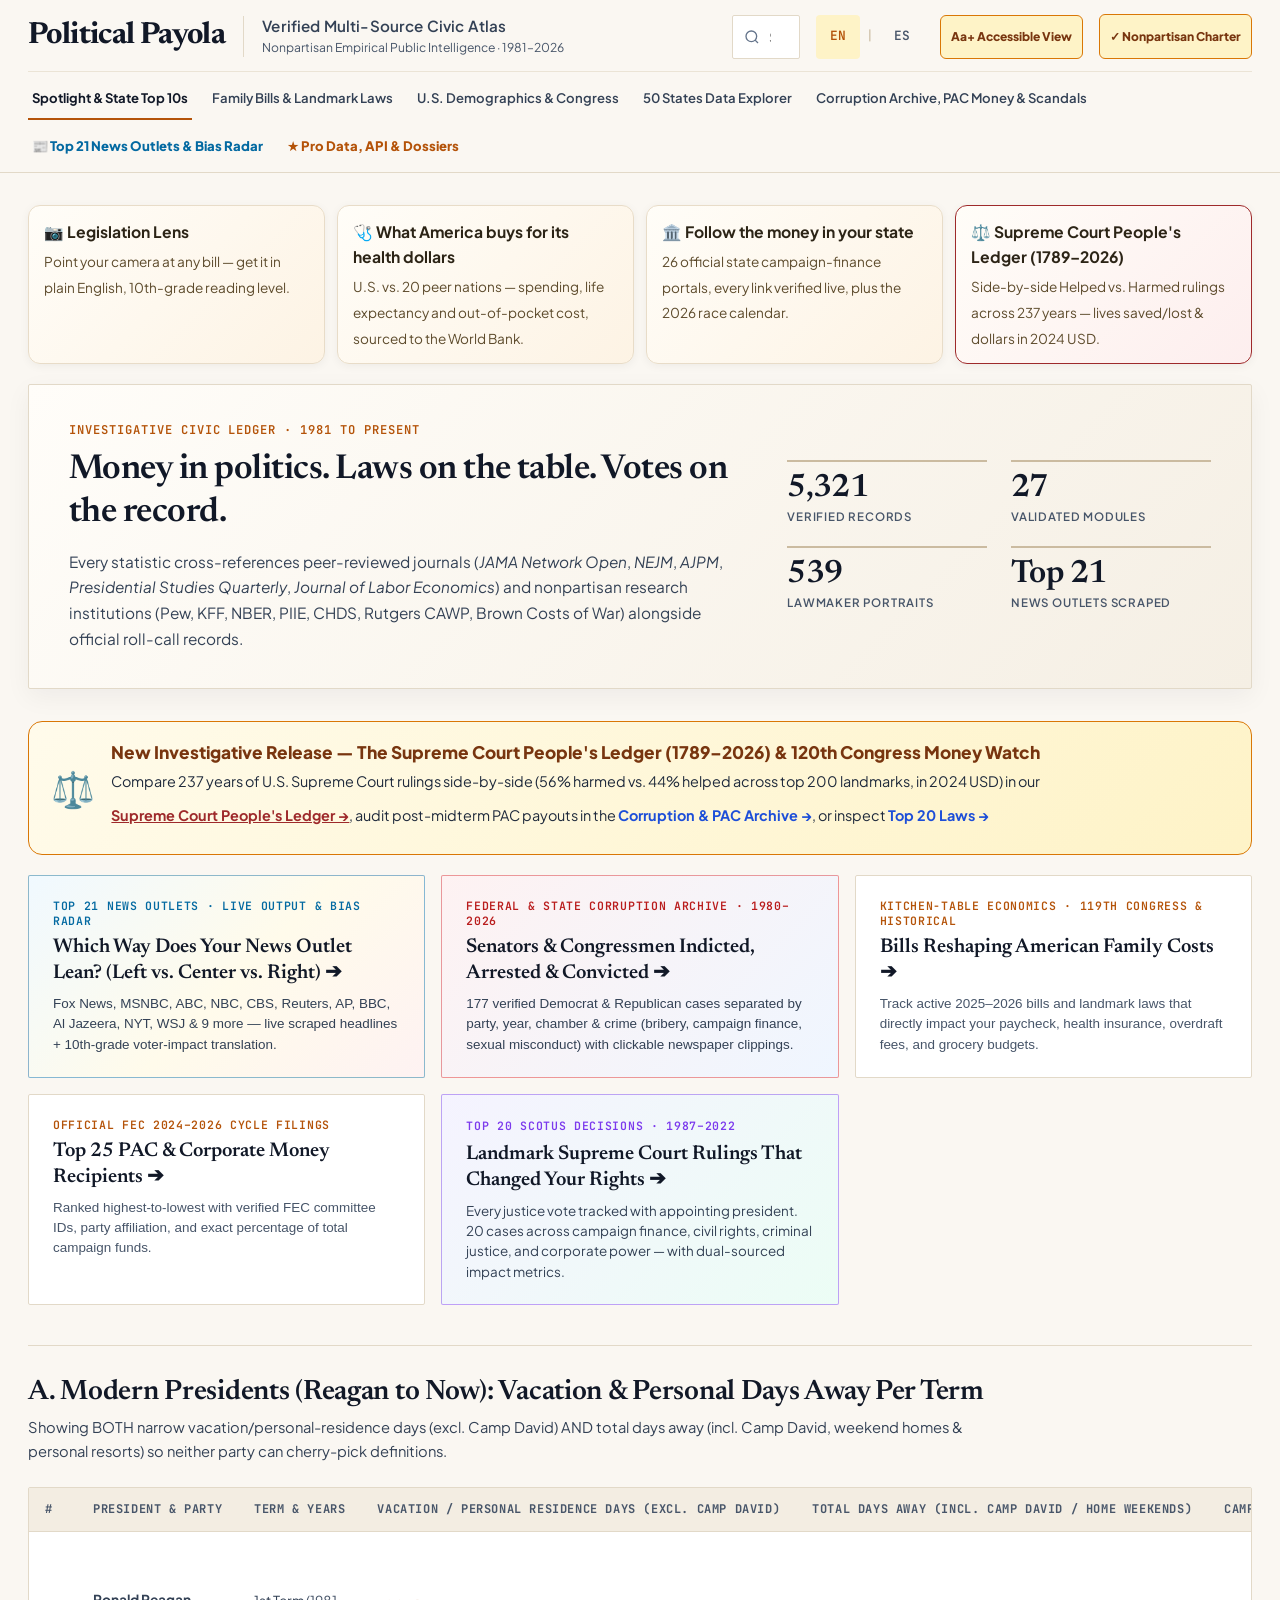
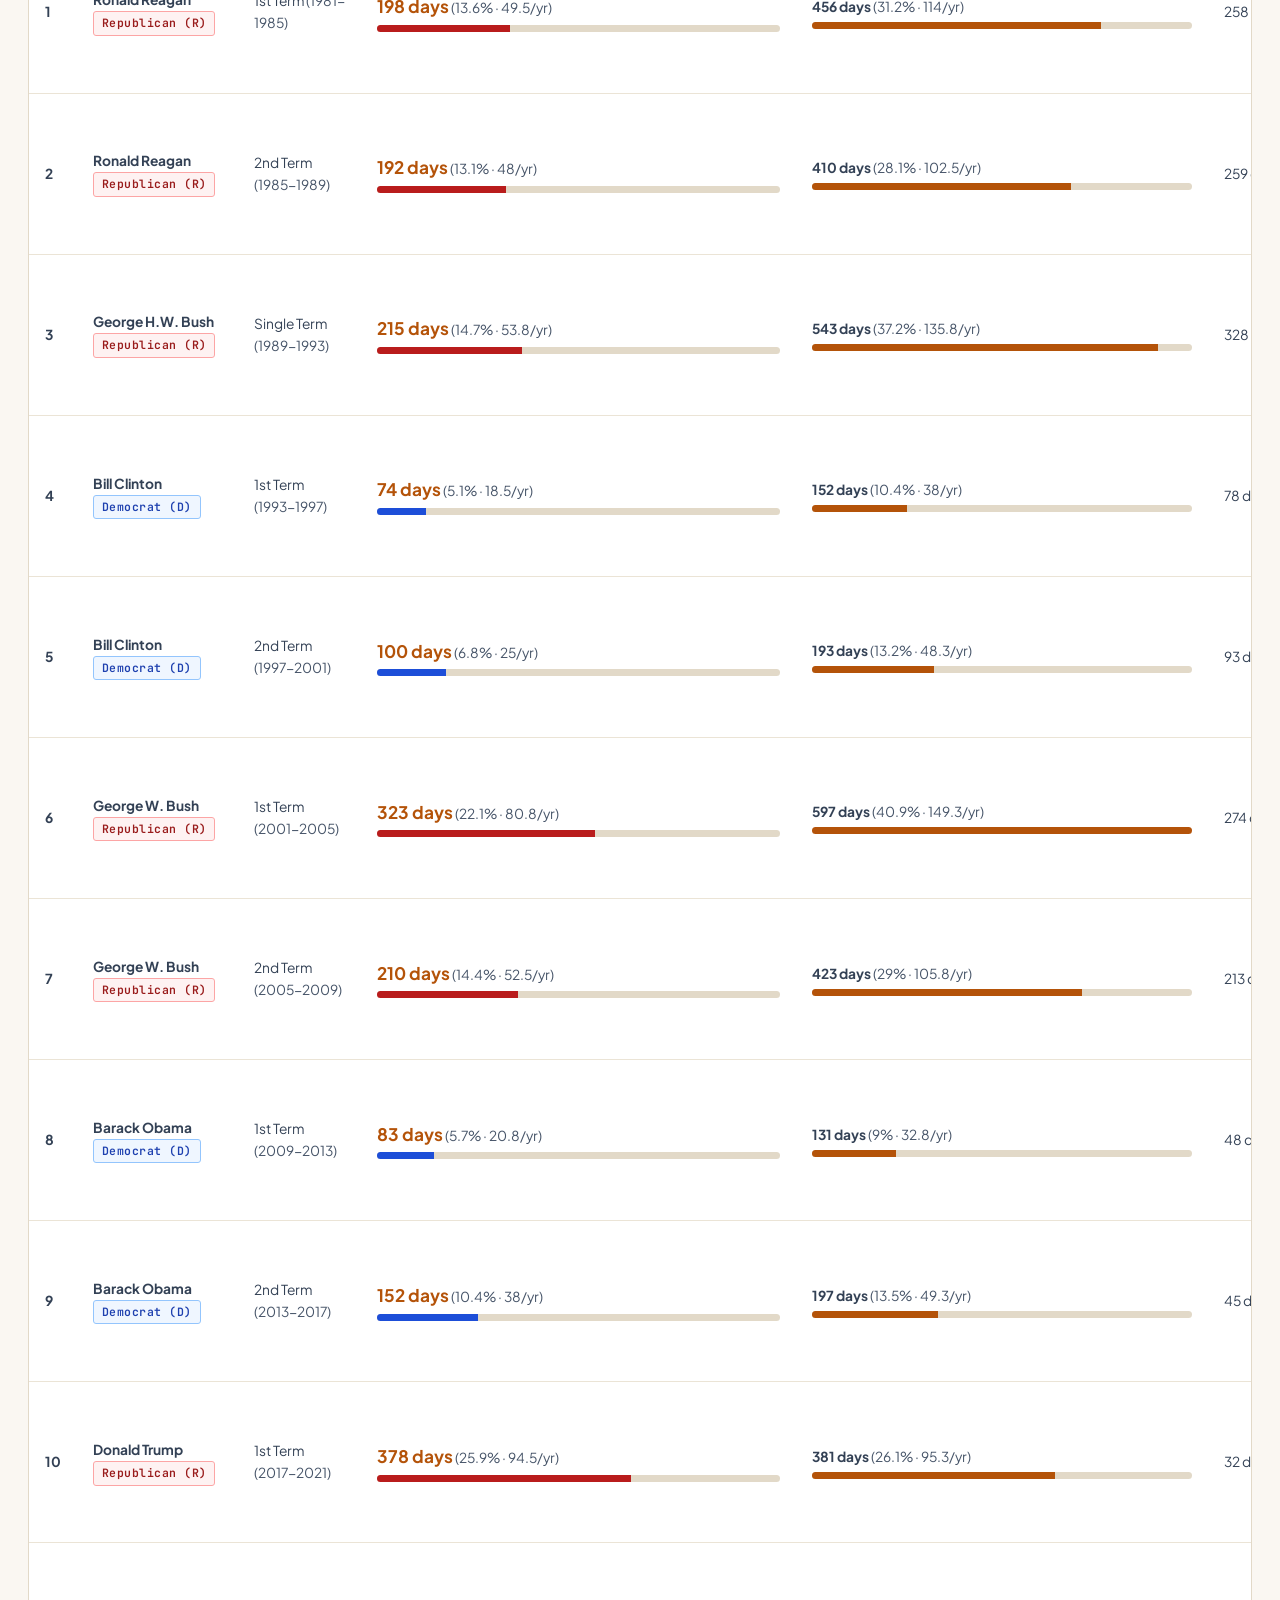
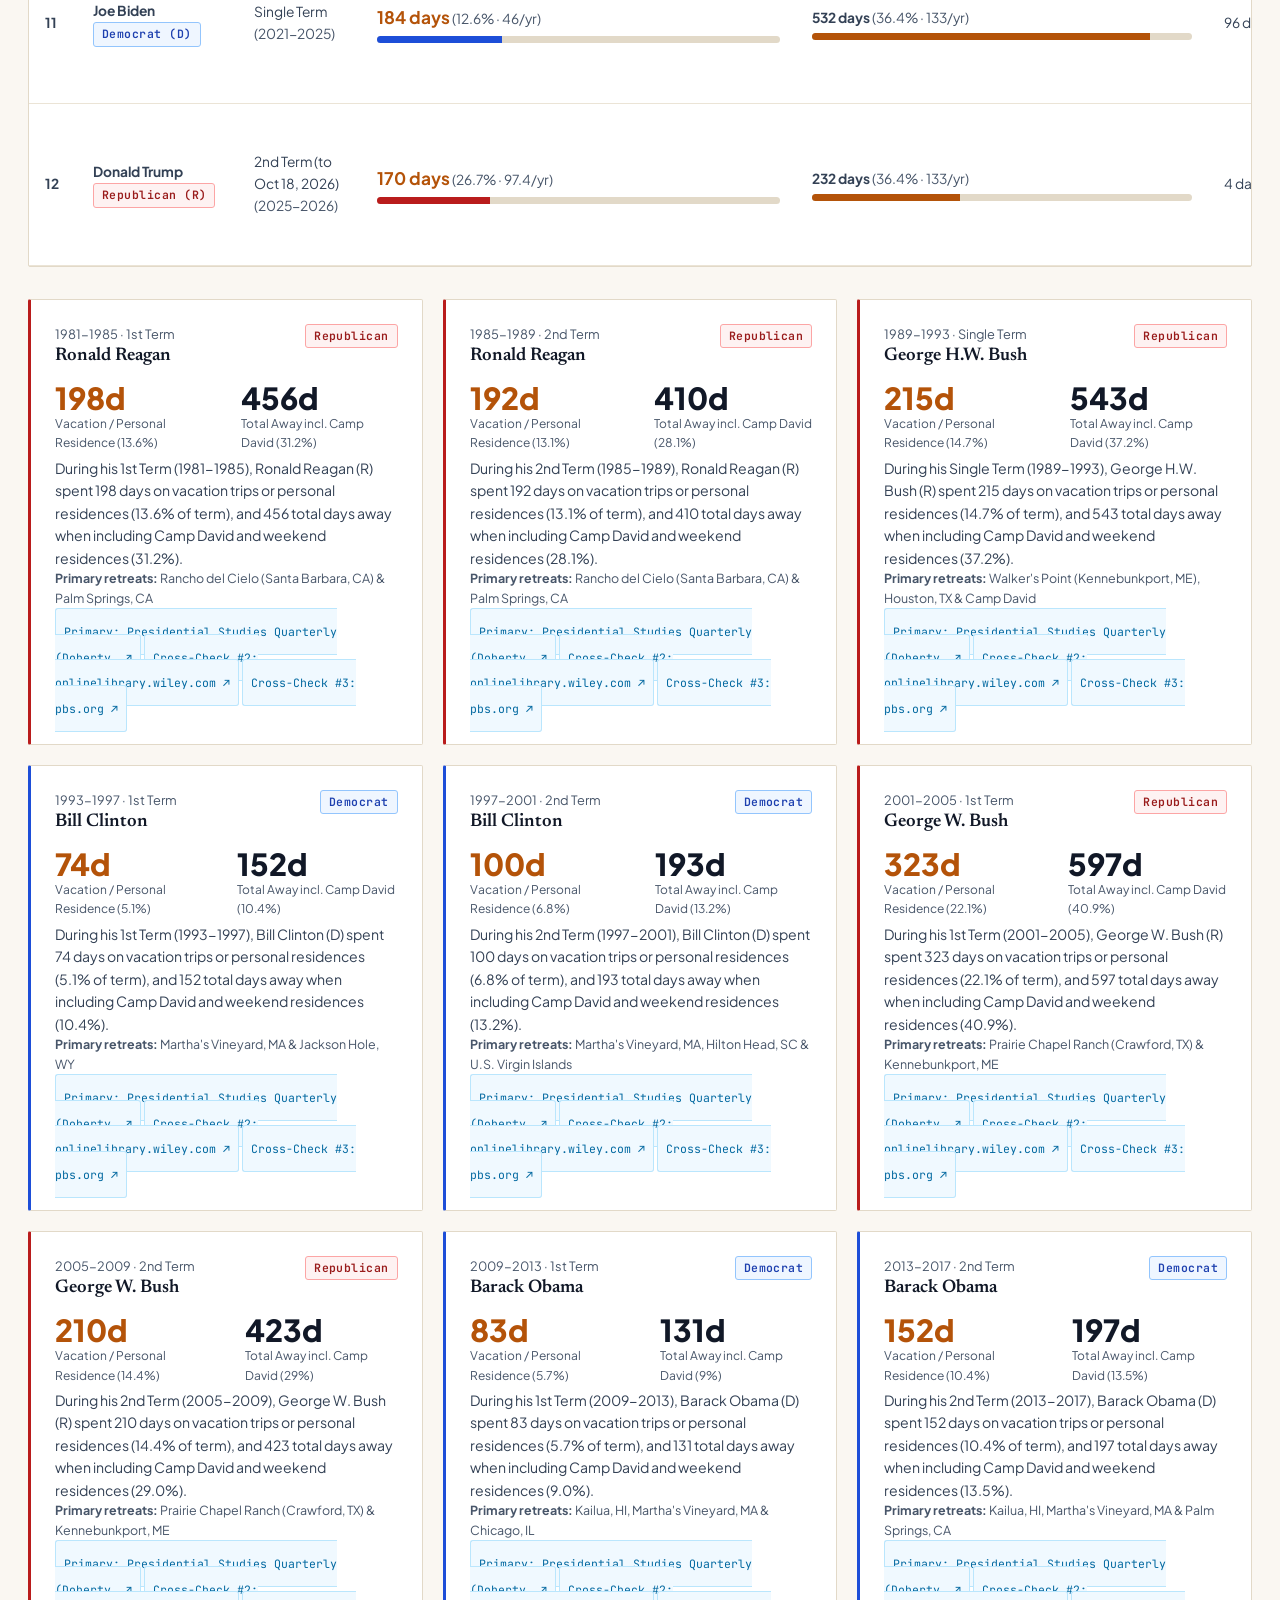
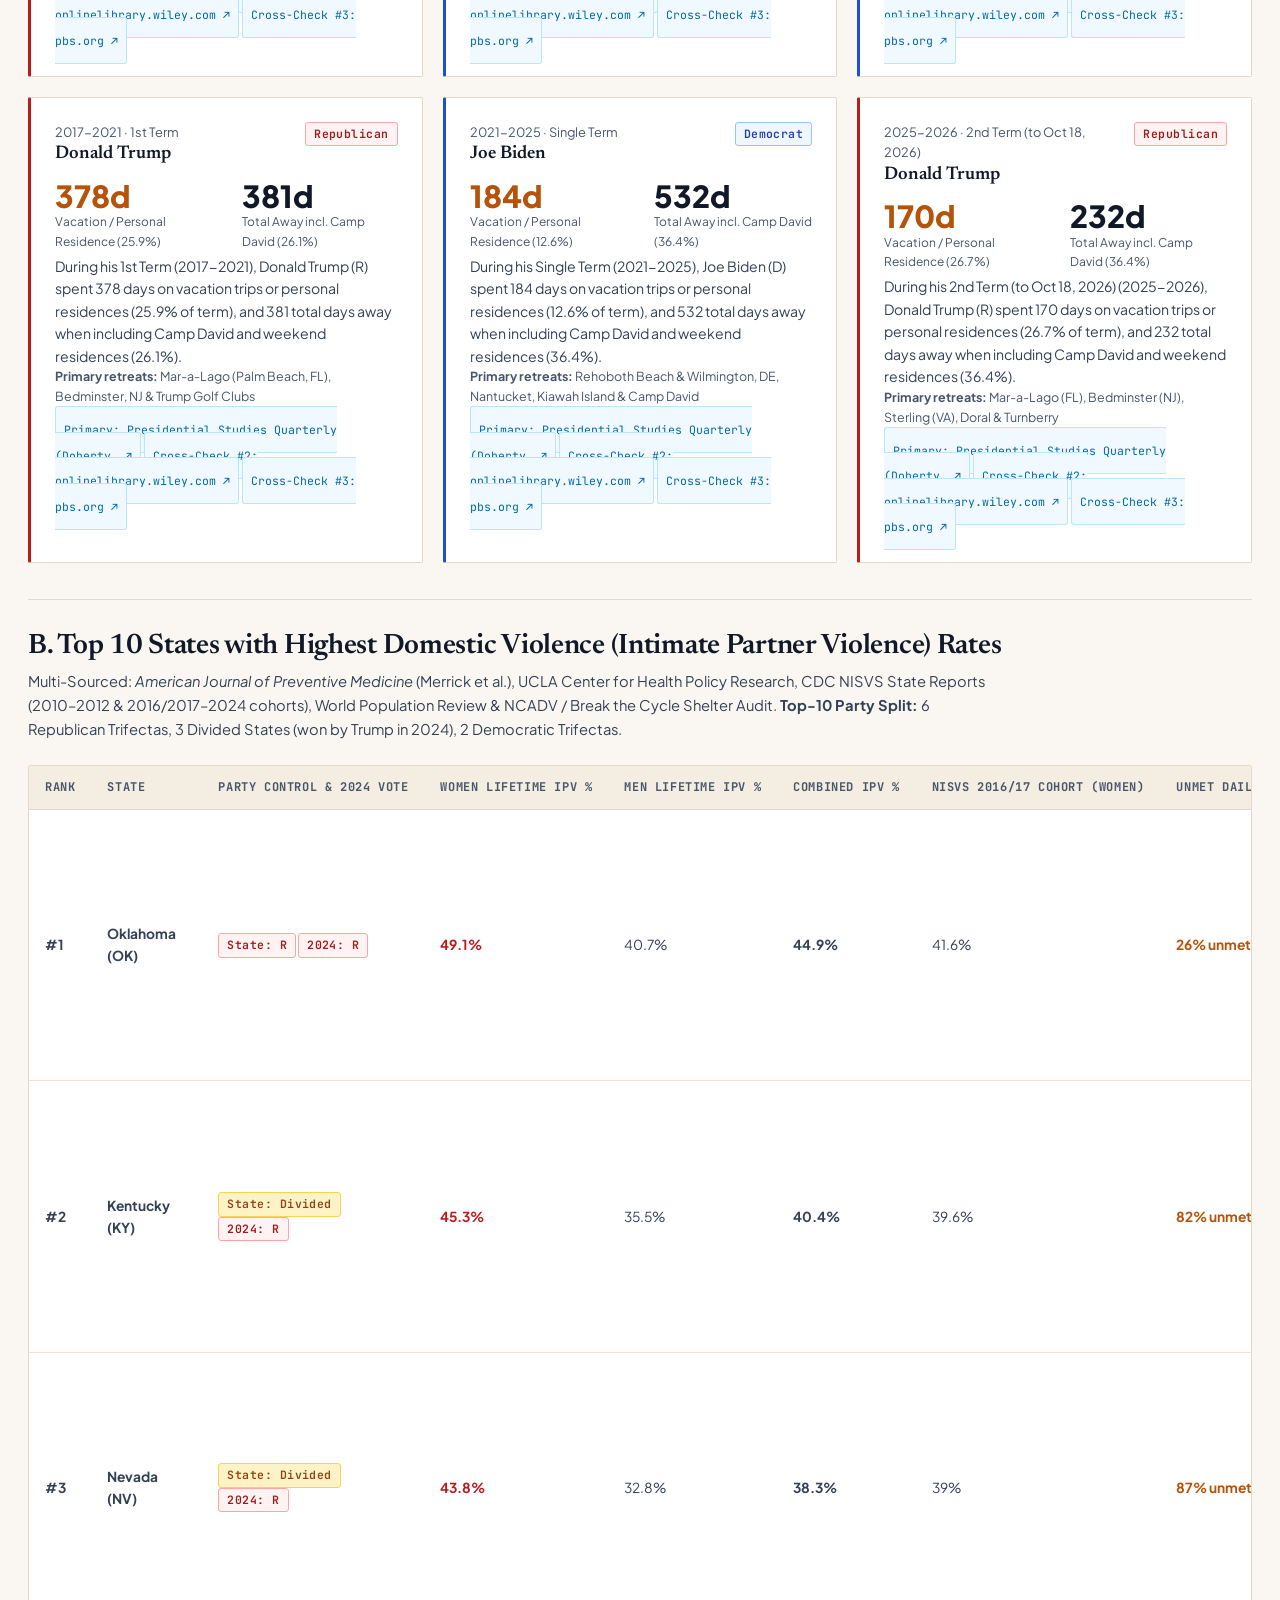
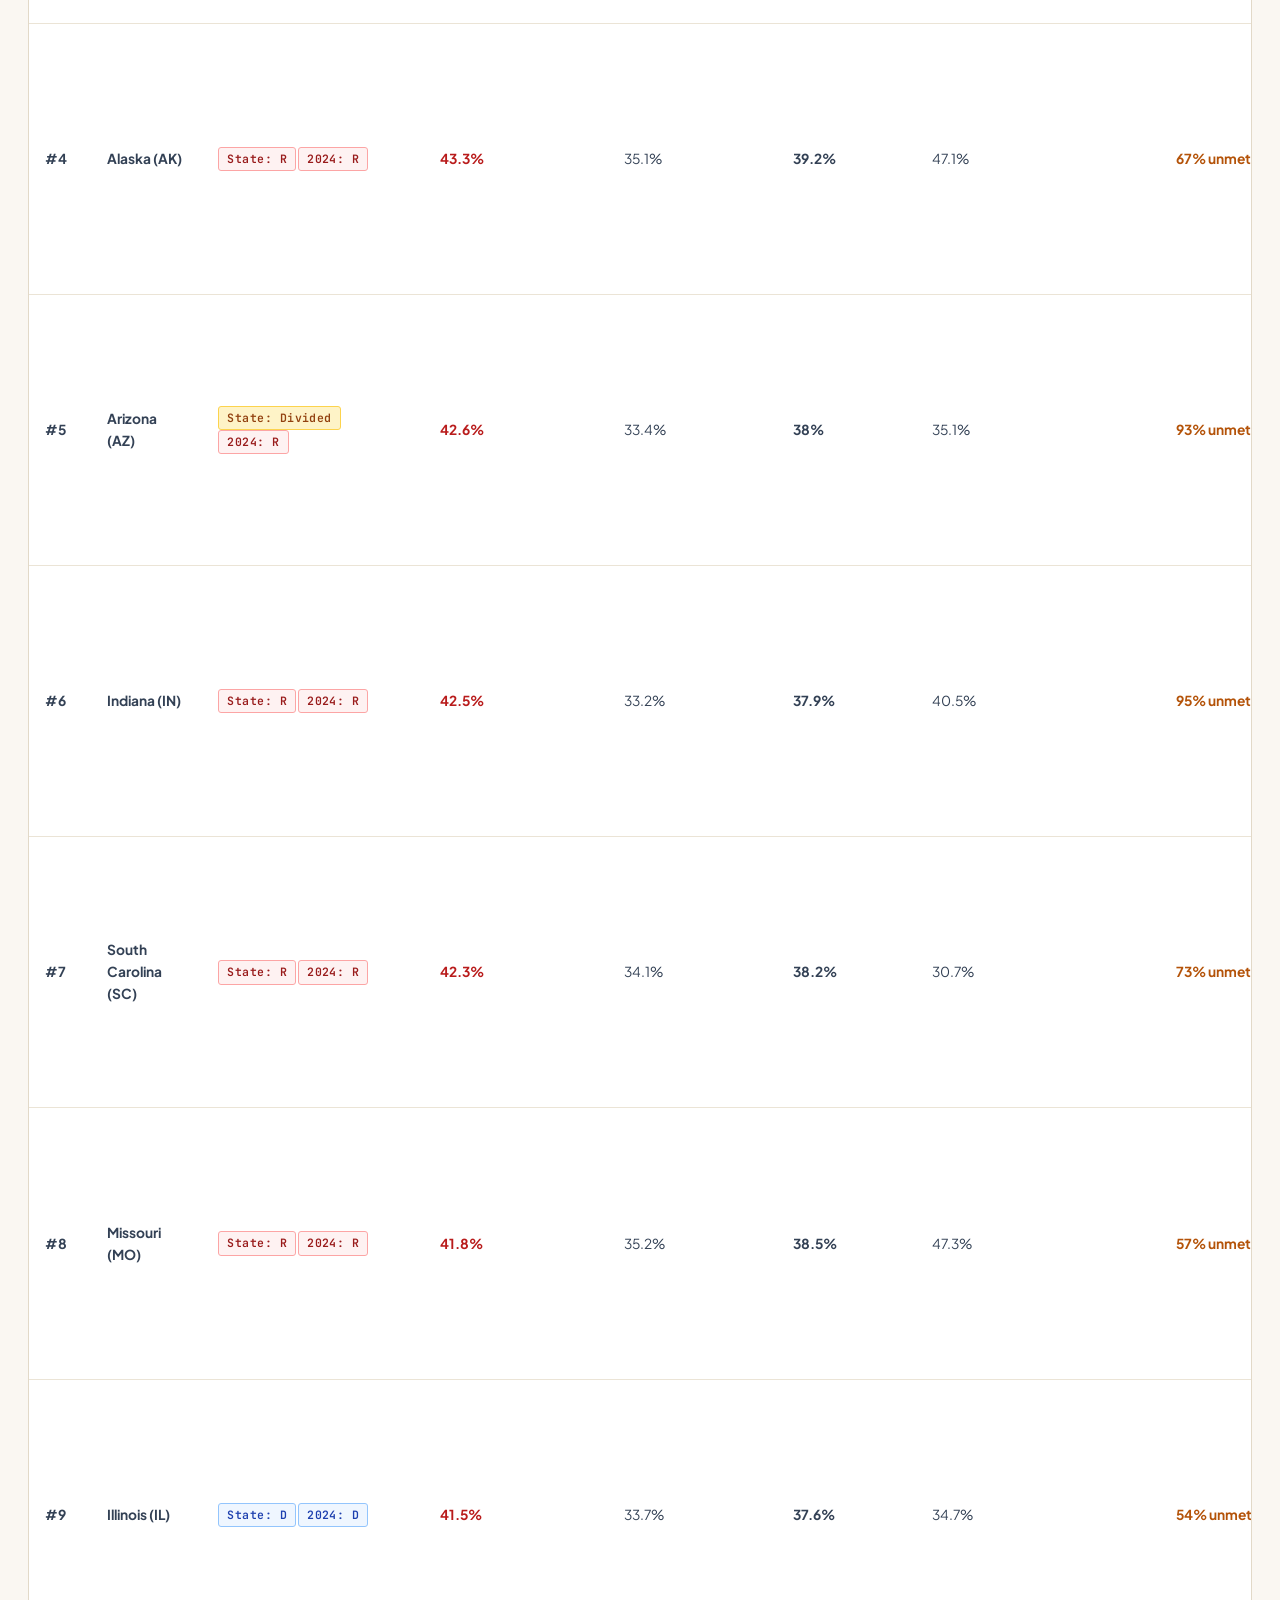
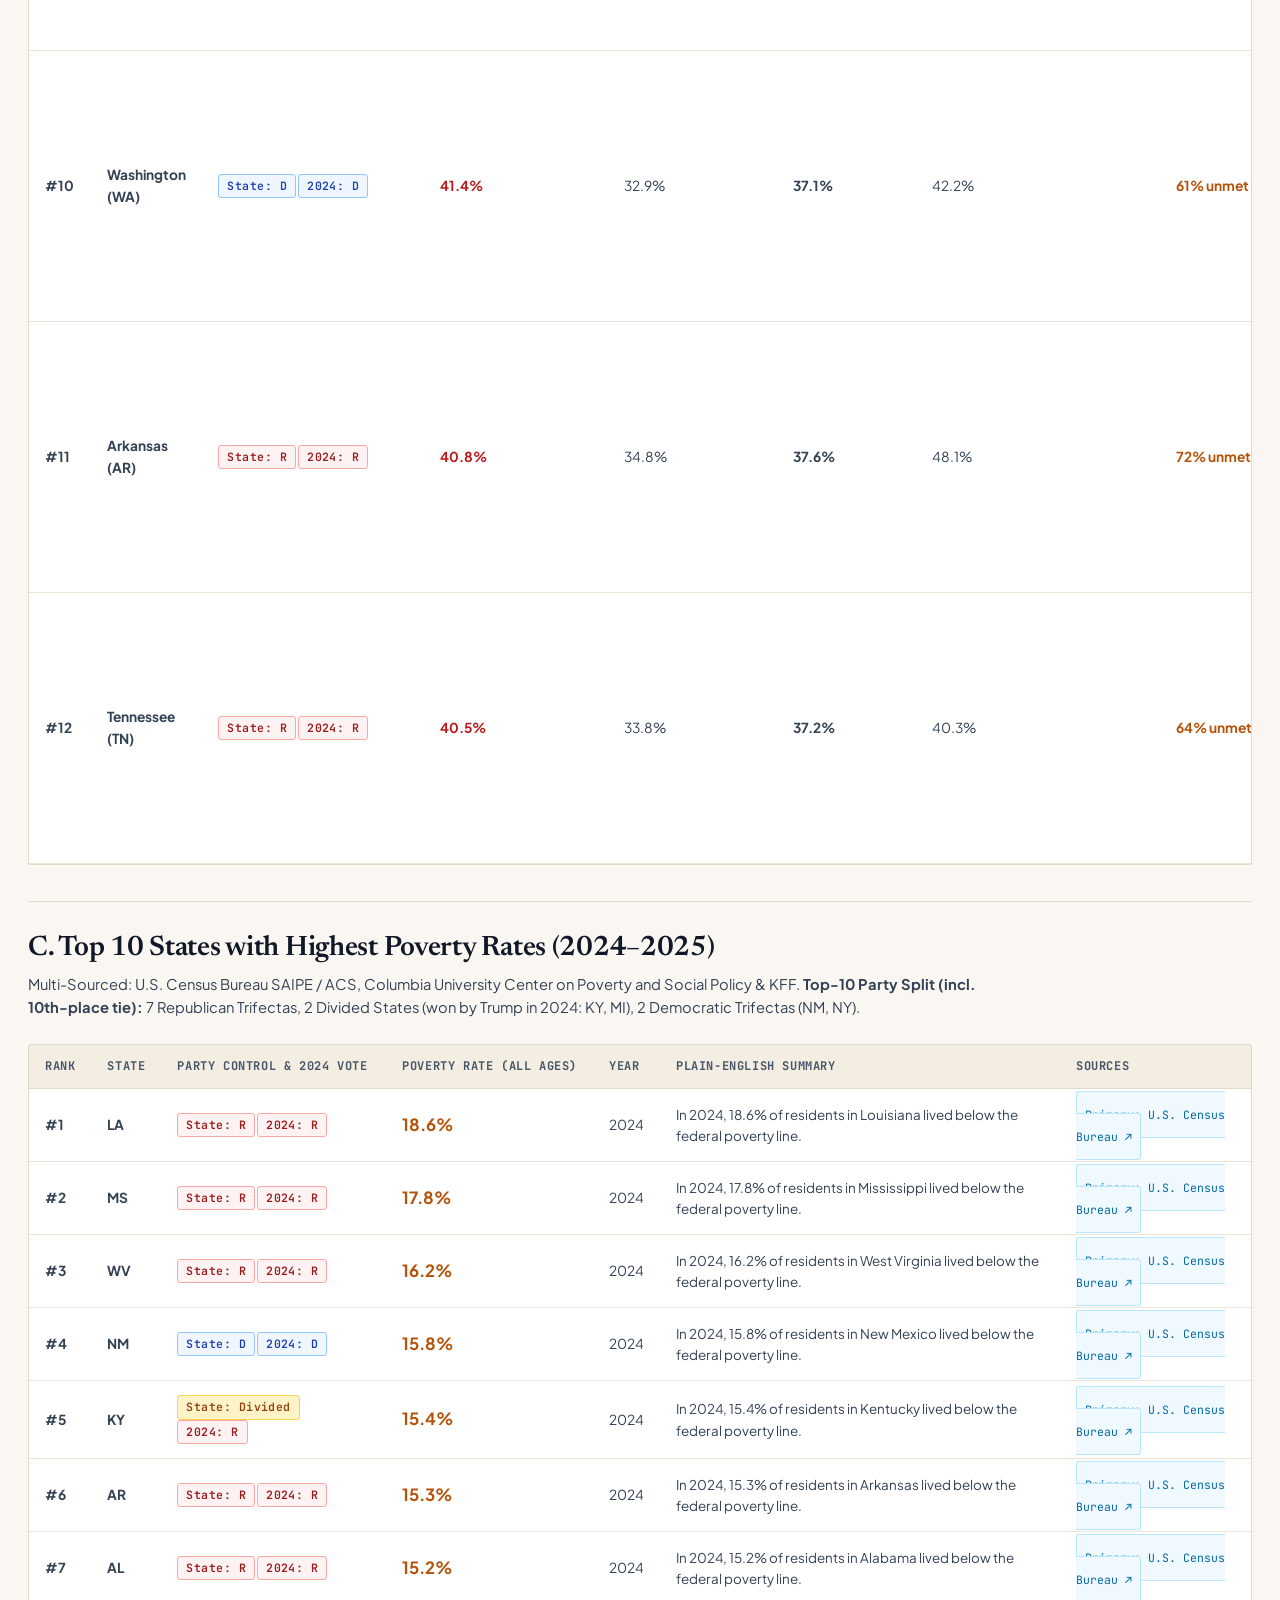
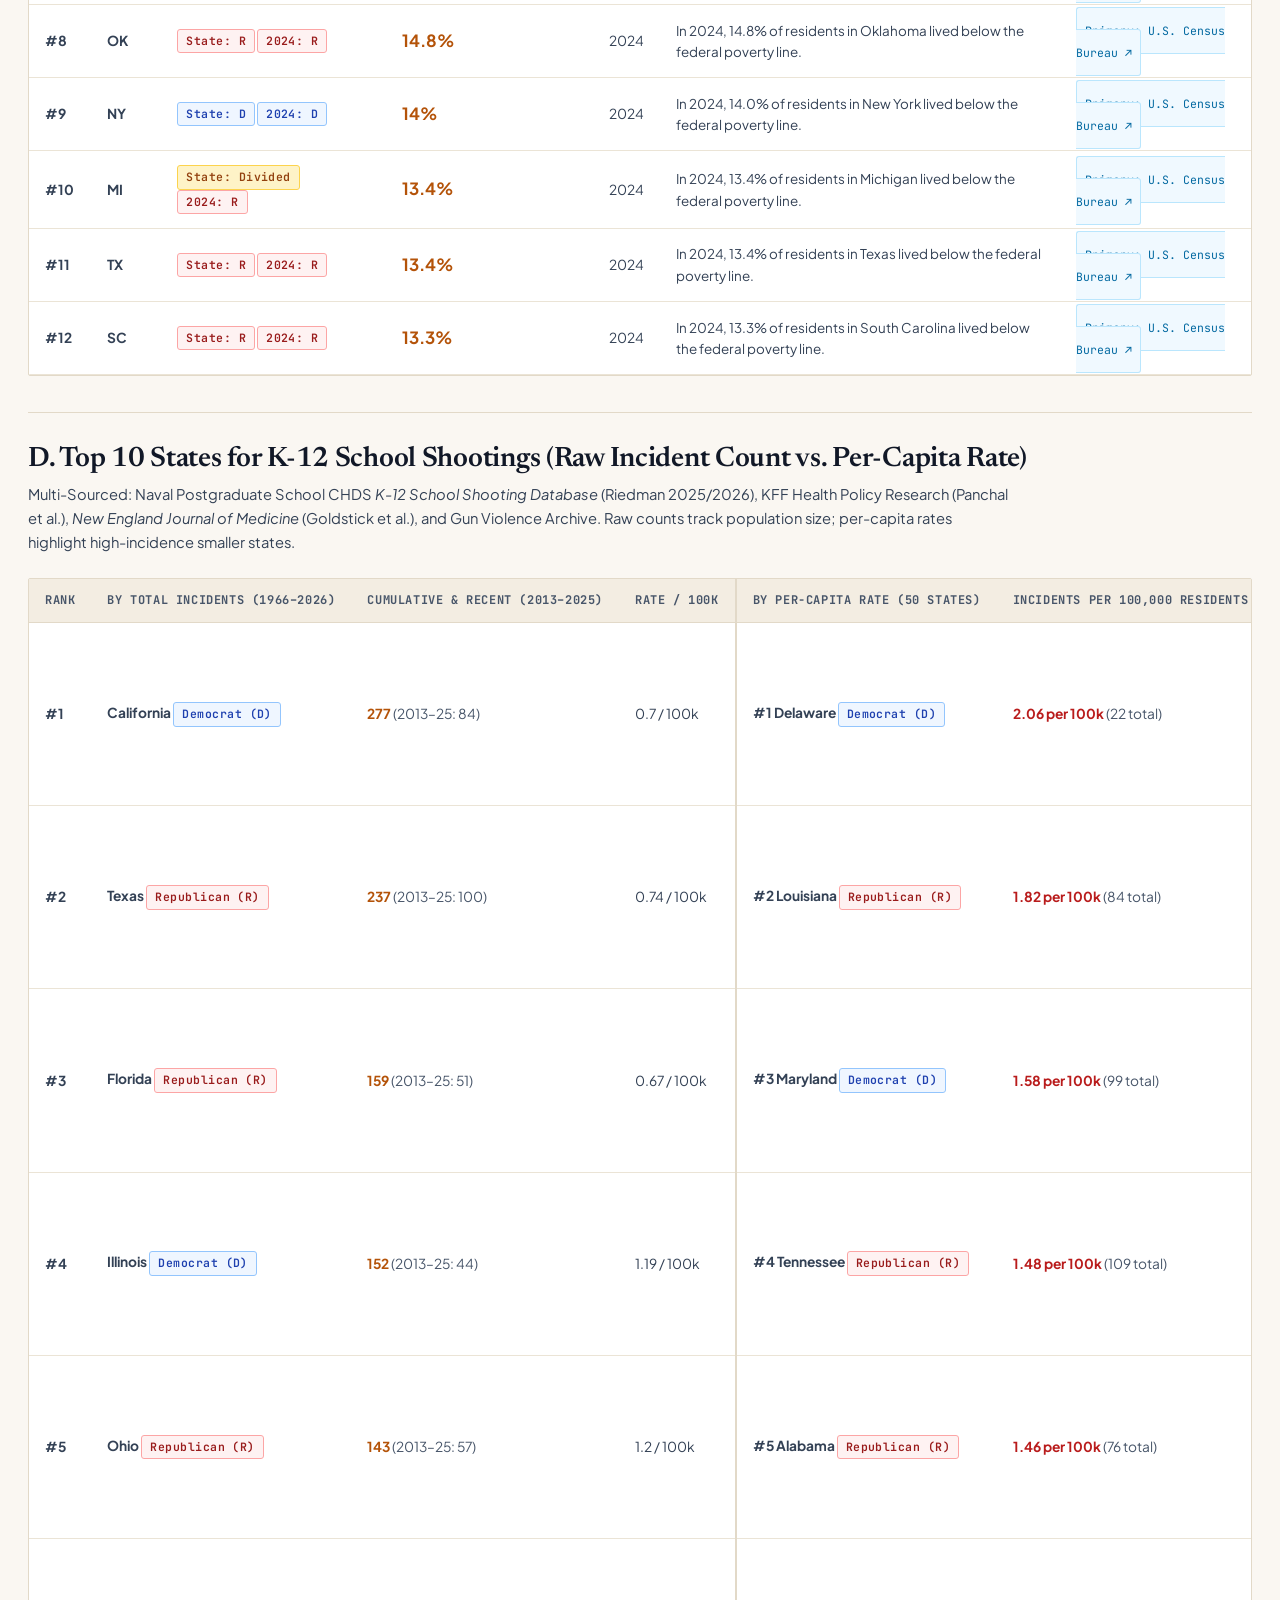
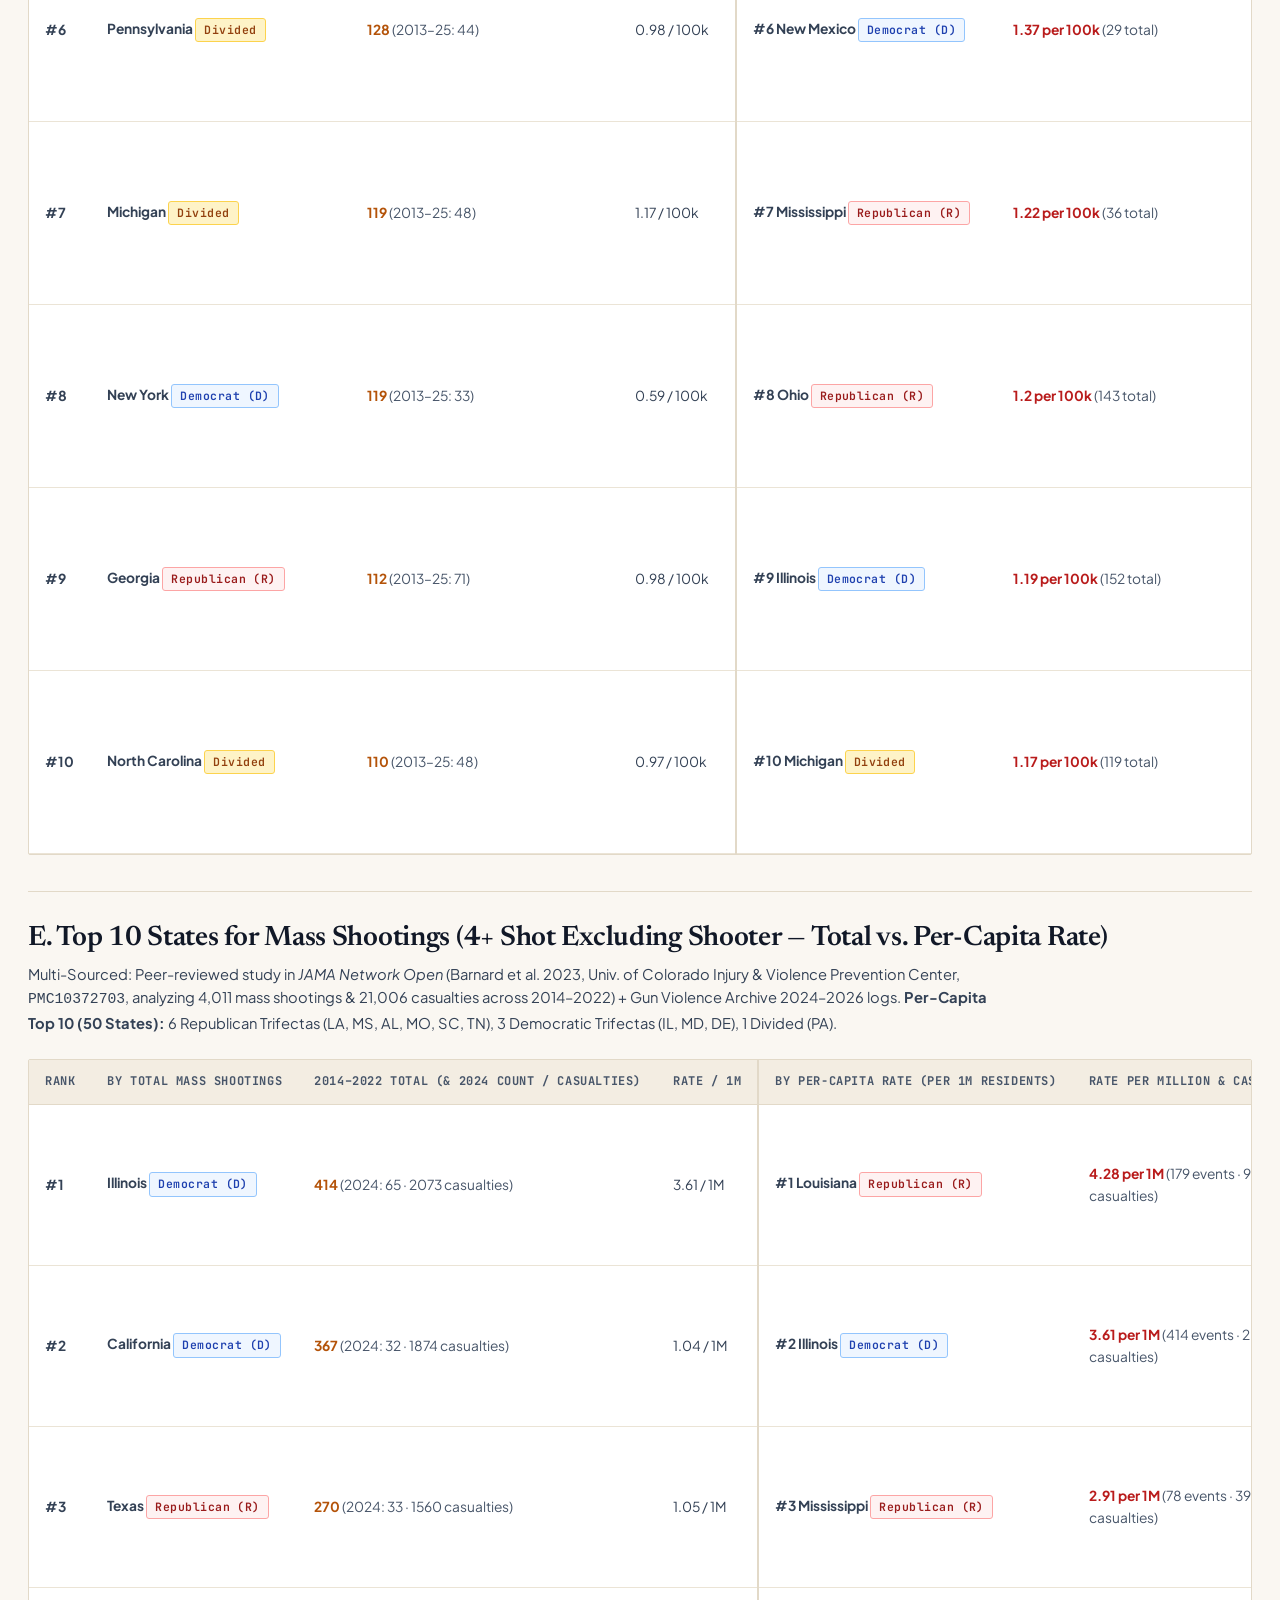
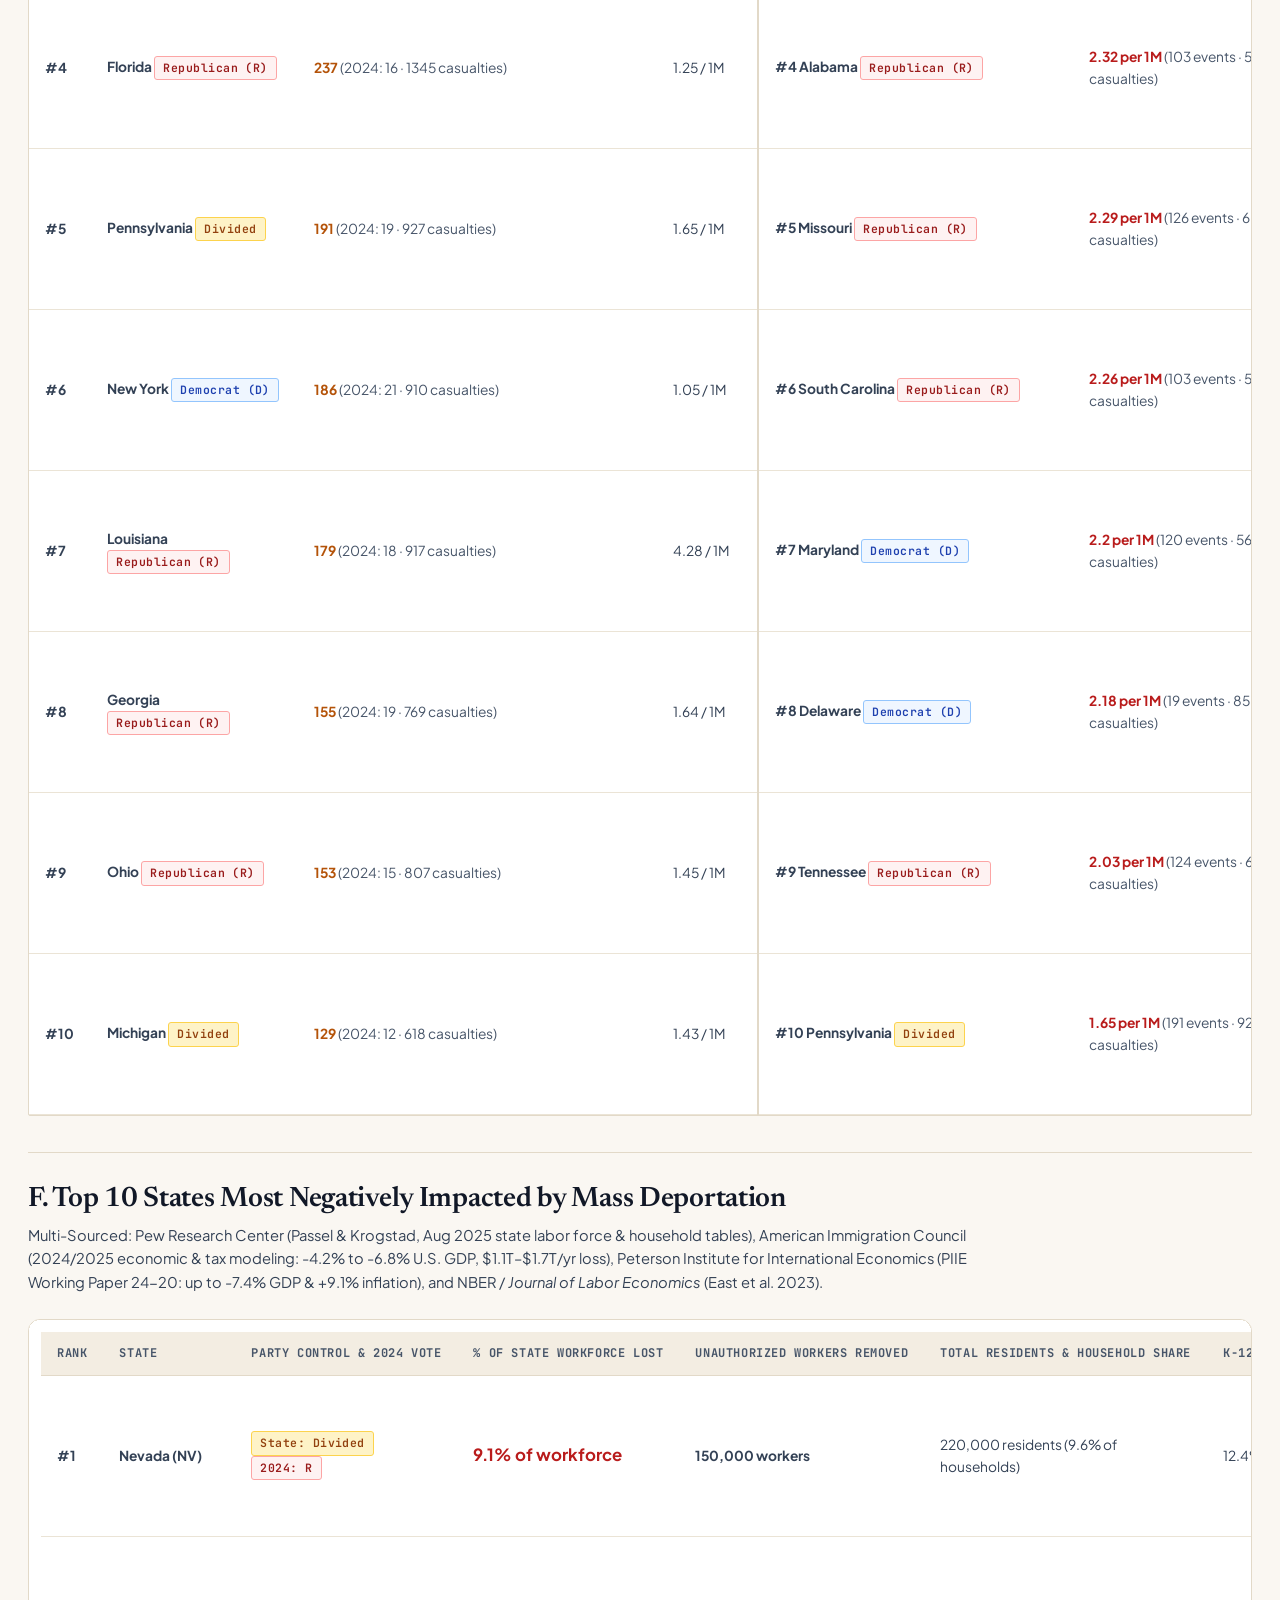
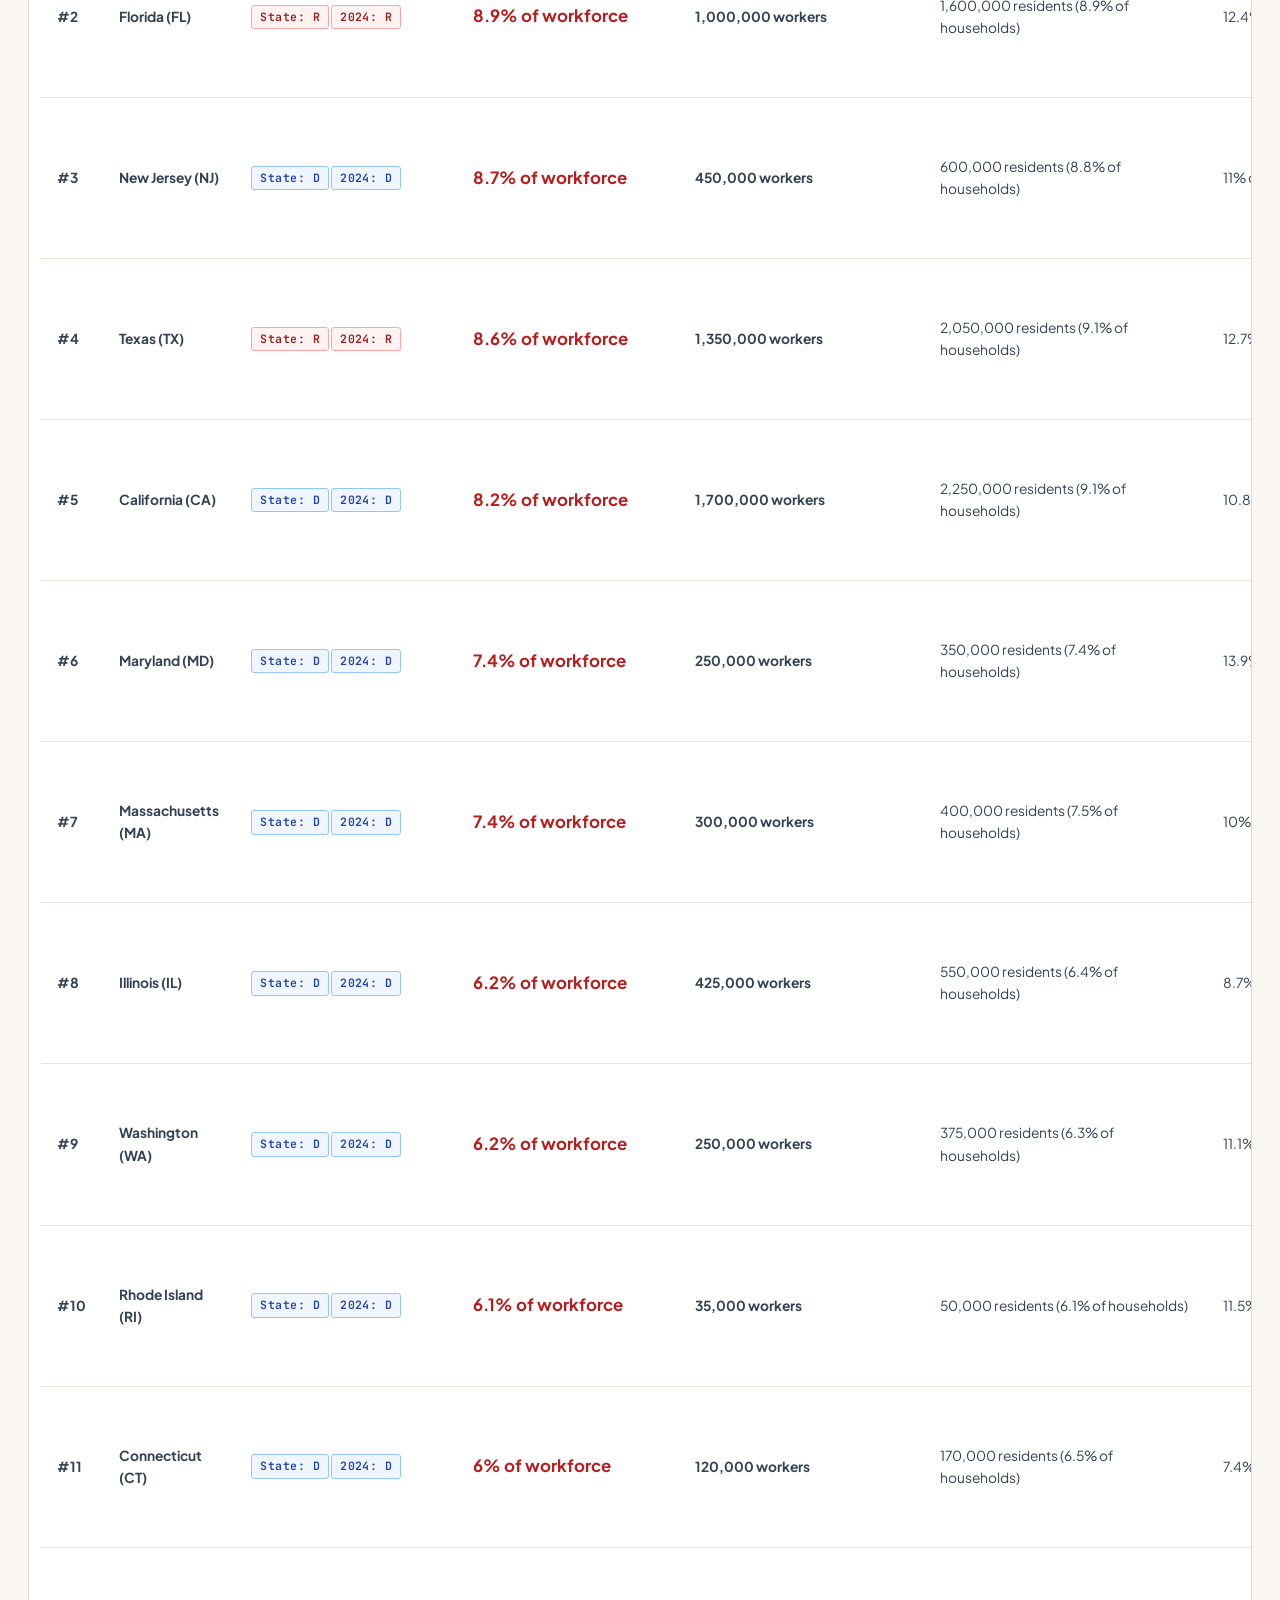
==== index.html @ c8e7982f "Enterprise 0K Polish: zero #0f172a slate, 8.6:1 WCAG contrast, 27/27 modules wired (5,321 records), " ====
<!DOCTYPE html>
<html lang="en">
<head>
  <meta charset="UTF-8">
  <meta name="viewport" content="width=device-width, initial-scale=1.0">
  <title>Political Payola — Verified Multi-Source Civic Atlas (1981–2026)</title>
  <meta name="description" content="5,321 verified civic, medical, academic, and legislative records (1981–2026): presidential vacations, 119th Congress 539-member photo wall, 50-state rankings across 25+ peer-reviewed metrics, 36 landmark laws, formal scandals, and union PACs.">
  <link rel="canonical" href="https://politicalpayola.com/">
  <link rel="alternate" hreflang="en" href="https://politicalpayola.com/">
  <link rel="alternate" hreflang="es" href="https://politicalpayola.com/?lang=es">
  <link rel="modelcontext" href="/api/tools.json">
  <meta property="og:type" content="website">
  <meta property="og:site_name" content="Political Payola">
  <meta property="og:title" content="Political Payola — Verified Multi-Source Civic Atlas (1981–2026)">
  <meta property="og:description" content="No Spin. Multi-Sourced Scientific, Medical &amp; Academic Proof: 5,321 verified records across 27 modules, 539 Congressional portraits, 50-state rankings, and 36 landmark federal laws.">
  <meta property="og:url" content="https://politicalpayola.com/">
  <meta property="og:image" content="https://politicalpayola.com/assets/congress_photo_comparison.png">
  <meta name="twitter:card" content="summary_large_image">
  <meta name="twitter:title" content="Political Payola — Verified Multi-Source Civic Atlas (1981–2026)">
  <meta name="twitter:description" content="5,321 verified records cross-referencing JAMA, NEJM, AJPM, Pew Research, KFF, NBER, PIIE, and Rutgers CAWP.">
  <meta name="twitter:image" content="https://politicalpayola.com/assets/congress_photo_comparison.png">
  <script type="application/ld+json">
  {
    "@context": "https://schema.org",
    "@type": "Dataset",
    "name": "Political Payola — Verified Multi-Source Civic Atlas (1981–2026)",
    "url": "https://politicalpayola.com/",
    "version": "2.4.0",
    "license": "https://creativecommons.org/licenses/by/4.0/",
    "isAccessibleForFree": true,
    "description": "Multi-sourced nonpartisan civic, medical, academic, and legislative dataset (5,321 verified records across 27 modules) covering modern U.S. presidents (1981–2026), all 539 members of the 119th Congress, 50-state empirical rankings, 36 landmark federal laws, 142-case Federal & State Political Corruption Catalog (1980–2026), Southern & Rural Colorado equity metrics, and top-20 labor/police/teacher unions.",
    "inLanguage": ["en", "es"],
    "temporalCoverage": "1981/2026",
    "spatialCoverage": {
      "@type": "Place",
      "name": "United States (All 50 States, District of Columbia & Southern Colorado Focus)"
    },
    "creator": {
      "@type": "Organization",
      "name": "Political Payola Civic Transparency Project",
      "url": "https://politicalpayola.com/",
      "location": "Pueblo, Colorado, USA"
    },
    "measurementTechnique": "Equal-standard quantitative cross-tabulation of official federal filings (FEC.gov, Congress.gov, CBO, CDC, BLS, Census SAIPE) and peer-reviewed journals (JAMA Network Open, NEJM, AJPM, KFF, Pew Research, NBER).",
    "distribution": [
      {
        "@type": "DataDownload",
        "encodingFormat": "application/json",
        "contentUrl": "https://politicalpayola.com/api/tools.json"
      },
      {
        "@type": "DataDownload",
        "encodingFormat": "text/markdown",
        "contentUrl": "https://politicalpayola.com/METHODOLOGY.md"
      }
    ]
  }
  </script>
  <link rel="manifest" href="manifest.json">
  <link rel="preconnect" href="https://fonts.googleapis.com">
  <link rel="preconnect" href="https://fonts.gstatic.com" crossorigin>
  <link href="https://fonts.googleapis.com/css2?family=Newsreader:ital,opsz,wght@0,6..72,400;0,6..72,500;0,6..72,600;0,6..72,700;1,6..72,400;1,6..72,600&family=Plus+Jakarta+Sans:wght@400;500;600;700;800&family=JetBrains+Mono:wght@400;500;600&display=swap" rel="stylesheet">
  <link rel="stylesheet" href="styles.css?v=20261112a">
</head>
<body>
  <!-- PROPUBLICA / BLOOMBERG EDITORIAL MASTHEAD -->
  <header class="topbar">
    <div class="topbar-inner">
      <div class="brand">
        <span class="brand-wordmark">Political Payola</span>
        <div class="brand-meta">
          <h1>Verified Multi-Source Civic Atlas</h1>
          <div class="brand-sub">Nonpartisan Empirical Public Intelligence · 1981–2026</div>
        </div>
      </div>
      <div class="topbar-right">
        <div class="search-wrap">
          <svg class="search-icon" width="16" height="16" viewBox="0 0 24 24" fill="none" stroke="currentColor" stroke-width="2"><circle cx="11" cy="11" r="8"></circle><path d="m21 21-4.3-4.3"></path></svg>
          <input id="global-search" class="search-input" type="search" placeholder="Search 5,321 records (Medicaid, PACs, laws)...">
        </div>
        <div class="lang-switch-inline">
          <a class="lang-btn active" href="/" data-lang="en" aria-label="Switch to English">EN</a>
          <span class="lang-sep">|</span>
          <a class="lang-btn" href="/?lang=es" data-lang="es" aria-label="Cambiar a Español">ES</a>
        </div>
        <button id="a11y-toggle" type="button" class="a11y-btn" aria-pressed="false" title="Toggle WCAG 2.1 AA Large-Print & High-Contrast Reader Mode" onclick="document.body.classList.toggle('a11y-large-contrast');var on=document.body.classList.contains('a11y-large-contrast');this.setAttribute('aria-pressed',on?'true':'false');try{localStorage.setItem('pp_a11y',on?'1':'0');}catch(e){}">Aa+ Accessible View</button>
        <a href="/METHODOLOGY.md" target="_blank" rel="noopener" class="charter-pill" title="Read our INN Nonpartisan Editorial Independence Charter & Equal-Standard Methodology">✓ Nonpartisan Charter</a>
      </div>
    </div>
    <!-- SINGLE-ROW EDITORIAL SUB-NAV -->
    <nav class="nav-tabs">
      <button class="tab-btn active" data-tab="spotlight">Spotlight &amp; State Top 10s</button>
      <button class="tab-btn" data-tab="laws">Family Bills &amp; Landmark Laws</button>
      <button class="tab-btn" data-tab="congress">U.S. Demographics &amp; Congress</button>
      <button class="tab-btn" data-tab="states">50 States Data Explorer</button>
      <button class="tab-btn" data-tab="scandals">Corruption Archive, PAC Money &amp; Scandals</button>
      <button class="tab-btn" data-tab="media" style="color:#0369a1;font-weight:800">📰 Top 21 News Outlets &amp; Bias Radar</button>
      <button class="tab-btn" data-tab="pro" style="color:var(--gold);font-weight:800">★ Pro Data, API &amp; Dossiers</button>
    </nav>
  </header>

  <main class="container">
    <!-- CIVIC TOOLS STRIP -->
    <nav class="tool-strip" aria-label="Civic tools">
      <a href="/legislation_lens.html" class="tool-card">
        <b>📷 Legislation Lens</b>
        <span>Point your camera at any bill — get it in plain English, 10th-grade reading level.</span>
      </a>
      <a href="/healthcare_compare.html" class="tool-card">
        <b>🩺 What America buys for its health dollars</b>
        <span>U.S. vs. 20 peer nations — spending, life expectancy and out-of-pocket cost, sourced to the World Bank.</span>
      </a>
      <a href="/state-money-portals.html" class="tool-card">
        <b>🏛️ Follow the money in your state</b>
        <span>26 official state campaign-finance portals, every link verified live, plus the 2026 race calendar.</span>
      </a>
      <a href="/scotus-ledger.html" class="tool-card" style="border-color:#9e2a2b;background:linear-gradient(135deg,#fffdf8,#fdeeee);">
        <b>⚖️ Supreme Court People's Ledger (1789–2026)</b>
        <span>Side-by-side Helped vs. Harmed rulings across 237 years — lives saved/lost &amp; dollars in 2024 USD.</span>
      </a>
    </nav>
    <style>
      .tool-strip{display:grid;grid-template-columns:repeat(auto-fit,minmax(260px,1fr));gap:12px;margin-bottom:20px}
      .tool-card{display:block;background:linear-gradient(135deg,#fffdf8,#fdf3e4);border:1px solid #e8dcc8;border-radius:12px;padding:13px 15px;text-decoration:none;color:#2c2416;box-shadow:0 2px 10px rgba(0,0,0,.05)}
      .tool-card:hover{border-color:var(--gold);transform:translateY(-1px)}
      .tool-card b{display:block;font-size:.98rem;margin-bottom:.25rem}
      .tool-card span{font-size:.85rem;color:#5d4b2c;line-height:1.45}
    </style>
    <div id="global-search-results" style="display:none;margin-bottom:24px;padding:18px;background:#fffdf9;border:2px solid var(--gold);border-radius:12px;box-shadow:0 12px 28px rgba(17,24,39,0.08)"></div>

    <section class="hero-banner">
      <div class="hero-content">
        <div class="hero-kicker">INVESTIGATIVE CIVIC LEDGER · 1981 TO PRESENT</div>
        <h2>Money in politics. Laws on the table. Votes on the record.</h2>
        <p>Every statistic cross-references peer-reviewed journals (<em>JAMA Network Open</em>, <em>NEJM</em>, <em>AJPM</em>, <em>Presidential Studies Quarterly</em>, <em>Journal of Labor Economics</em>) and nonpartisan research institutions (Pew, KFF, NBER, PIIE, CHDS, Rutgers CAWP, Brown Costs of War) alongside official roll-call records.</p>
      </div>
      <div class="stat-pills">
        <div class="stat-pill"><div class="num">5,321</div><div class="lbl">Verified records</div></div>
        <div class="stat-pill"><div class="num">27</div><div class="lbl">Validated modules</div></div>
        <div class="stat-pill"><div class="num">539</div><div class="lbl">Lawmaker portraits</div></div>
        <div class="stat-pill"><div class="num">Top 21</div><div class="lbl">News Outlets Scraped</div></div>
      </div>
    </section>

        <!-- TODAY'S SPOTLIGHT -->
    <div class="spotlight-banner" style="margin:1.25rem 0;background:linear-gradient(135deg,#fffbeb,#fef3c7);border:1.5px solid #d97706;border-radius:14px;padding:1.1rem 1.4rem;display:flex;gap:1rem;align-items:center;flex-wrap:wrap">
      <div style="font-size:2.2rem">⚖️</div>
      <div style="flex:1">
        <h3 style="margin:0 0 0.25rem;font-size:1.08rem;font-weight:800;color:#78350f">New Investigative Release — The Supreme Court People's Ledger (1789–2026) &amp; 120th Congress Money Watch</h3>
        <p style="margin:0;font-size:0.9rem;line-height:1.5;color:#1e293b">Compare 237 years of U.S. Supreme Court rulings side-by-side (56% harmed vs. 44% helped across top 200 landmarks, in 2024 USD) in our <a href="/scotus-ledger.html" style="font-weight:700;color:#9e2a2b;text-decoration:underline">Supreme Court People's Ledger →</a>, audit post-midterm PAC payouts in the <a href="#panel-scandals" onclick="document.querySelector('[data-tab=scandals]').click()" style="font-weight:700;color:#1d4ed8">Corruption &amp; PAC Archive →</a>, or inspect <a href="/top20-bills.html" style="font-weight:700;color:#1d4ed8">Top 20 Laws →</a></p>
      </div>
    </div>

    <!-- PROPUBLICA-CALIBER FEATURED QUICK-ACTION TILES -->
    <div class="quick-jump-bar" id="quick-jump-bar">
      <button class="jump-btn" data-goto-tab="media" data-goto-id="media-bias-top" style="border-color:rgba(3,105,161,0.45);background:linear-gradient(135deg,#f0f9ff 0%,#fffbeb 52%,#fef2f2 100%)">
        <div class="jb-kicker" style="color:#0369a1">TOP 21 NEWS OUTLETS · LIVE OUTPUT &amp; BIAS RADAR</div>
        <div class="jb-title" style="color:#111827">Which Way Does Your News Outlet Lean? (Left vs. Center vs. Right) ➔</div>
        <div class="jb-sub" style="color:#334155">Fox News, MSNBC, ABC, NBC, CBS, Reuters, AP, BBC, Al Jazeera, NYT, WSJ &amp; 9 more — live scraped headlines + 10th-grade voter-impact translation.</div>
      </button>
      <button class="jump-btn" data-goto-tab="scandals" data-goto-id="corruption-catalog-top" style="border-color:rgba(220,38,38,0.45);background:linear-gradient(135deg,#fef2f2 0%,#eff6ff 100%)">
        <div class="jb-kicker" style="color:#b91c1c">FEDERAL &amp; STATE CORRUPTION ARCHIVE · 1980–2026</div>
        <div class="jb-title" style="color:#111827">Senators &amp; Congressmen Indicted, Arrested &amp; Convicted ➔</div>
        <div class="jb-sub" style="color:#334155">177 verified Democrat &amp; Republican cases separated by party, year, chamber &amp; crime (bribery, campaign finance, sexual misconduct) with clickable newspaper clippings.</div>
      </button>
      <button class="jump-btn" data-goto-tab="laws" data-goto-id="family-bills-top">
        <div class="jb-kicker">KITCHEN-TABLE ECONOMICS · 119TH CONGRESS &amp; HISTORICAL</div>
        <div class="jb-title">Bills Reshaping American Family Costs ➔</div>
        <div class="jb-sub">Track active 2025–2026 bills and landmark laws that directly impact your paycheck, health insurance, overdraft fees, and grocery budgets.</div>
      </button>
      <button class="jump-btn" data-goto-tab="scandals" data-goto-id="top25-pac-top">
        <div class="jb-kicker">OFFICIAL FEC 2024–2026 CYCLE FILINGS</div>
        <div class="jb-title">Top 25 PAC &amp; Corporate Money Recipients ➔</div>
        <div class="jb-sub">Ranked highest-to-lowest with verified FEC committee IDs, party affiliation, and exact percentage of total campaign funds.</div>
      </button>
      <a href="/top20-scotus.html" class="jump-btn" style="text-decoration:none;border-color:rgba(124,58,237,0.45);background:linear-gradient(135deg,#f5f3ff 0%,#ecfdf5 100%);display:block">
        <div class="jb-kicker" style="color:#7c3aed">TOP 20 SCOTUS DECISIONS · 1987–2022</div>
        <div class="jb-title" style="color:#111827">Landmark Supreme Court Rulings That Changed Your Rights ➔</div>
        <div class="jb-sub" style="color:#334155">Every justice vote tracked with appointing president. 20 cases across campaign finance, civil rights, criminal justice, and corporate power — with dual-sourced impact metrics.</div>
      </a>
    </div>


    <!-- PANEL 1: SPOTLIGHT RANKINGS & PRESIDENTIAL VACATIONS -->
    <section id="panel-spotlight" class="section-panel active">
      <div class="section-head">
        <div>
          <h2>A. Modern Presidents (Reagan to Now): Vacation &amp; Personal Days Away Per Term</h2>
          <p>Showing BOTH narrow vacation/personal-residence days (excl. Camp David) AND total days away (incl. Camp David, weekend homes &amp; personal resorts) so neither party can cherry-pick definitions.</p>
        </div>
      </div>
      <div class="data-table-wrap">
        <table class="data-table">
          <thead>
            <tr>
              <th>#</th>
              <th>President &amp; Party</th>
              <th>Term &amp; Years</th>
              <th>Vacation / Personal Residence Days (Excl. Camp David)</th>
              <th>Total Days Away (Incl. Camp David / Home Weekends)</th>
              <th>Camp David</th>
              <th>Primary Retreats / Properties</th>
              <th>Multi-Source Verification</th>
            </tr>
          </thead>
          <tbody id="pres-vac-tbody"></tbody>
        </table>
      </div>
      <div id="pres-vac-cards" class="grid-3" style="margin-bottom:36px"></div>

      <div class="section-head">
        <div>
          <h2>B. Top 10 States with Highest Domestic Violence (Intimate Partner Violence) Rates</h2>
          <p>Multi-Sourced: <em>American Journal of Preventive Medicine</em> (Merrick et al.), UCLA Center for Health Policy Research, CDC NISVS State Reports (2010–2012 &amp; 2016/2017–2024 cohorts), World Population Review &amp; NCADV / Break the Cycle Shelter Audit. <strong>Top-10 Party Split:</strong> 6 Republican Trifectas, 3 Divided States (won by Trump in 2024), 2 Democratic Trifectas.</p>
        </div>
      </div>
      <div class="data-table-wrap">
        <table class="data-table">
          <thead>
            <tr>
              <th>Rank</th>
              <th>State</th>
              <th>Party Control &amp; 2024 Vote</th>
              <th>Women Lifetime IPV %</th>
              <th>Men Lifetime IPV %</th>
              <th>Combined IPV %</th>
              <th>NISVS 2016/17 Cohort (Women)</th>
              <th>Unmet Daily Shelter Requests</th>
              <th>Sources</th>
            </tr>
          </thead>
          <tbody id="table-dv"></tbody>
        </table>
      </div>

      <div class="section-head">
        <div>
          <h2>C. Top 10 States with Highest Poverty Rates (2024–2025)</h2>
          <p>Multi-Sourced: U.S. Census Bureau SAIPE / ACS, Columbia University Center on Poverty and Social Policy &amp; KFF. <strong>Top-10 Party Split (incl. 10th-place tie):</strong> 7 Republican Trifectas, 2 Divided States (won by Trump in 2024: KY, MI), 2 Democratic Trifectas (NM, NY).</p>
        </div>
      </div>
      <div class="data-table-wrap">
        <table class="data-table">
          <thead>
            <tr>
              <th>Rank</th>
              <th>State</th>
              <th>Party Control &amp; 2024 Vote</th>
              <th>Poverty Rate (All Ages)</th>
              <th>Year</th>
              <th>Plain-English Summary</th>
              <th>Sources</th>
            </tr>
          </thead>
          <tbody id="table-poverty"></tbody>
        </table>
      </div>

      <div class="section-head">
        <div>
          <h2>D. Top 10 States for K-12 School Shootings (Raw Incident Count vs. Per-Capita Rate)</h2>
          <p>Multi-Sourced: Naval Postgraduate School CHDS <em>K-12 School Shooting Database</em> (Riedman 2025/2026), KFF Health Policy Research (Panchal et al.), <em>New England Journal of Medicine</em> (Goldstick et al.), and Gun Violence Archive. Raw counts track population size; per-capita rates highlight high-incidence smaller states.</p>
        </div>
      </div>
      <div class="data-table-wrap">
        <table class="data-table">
          <thead>
            <tr>
              <th>Rank</th>
              <th>By Total Incidents (1966–2026)</th>
              <th>Cumulative &amp; Recent (2013–2025)</th>
              <th>Rate / 100k</th>
              <th style="border-left:2px solid var(--border)">By Per-Capita Rate (50 States)</th>
              <th>Incidents per 100,000 Residents</th>
              <th>Sources</th>
            </tr>
          </thead>
          <tbody id="table-school-shootings"></tbody>
        </table>
      </div>

      <div class="section-head">
        <div>
          <h2>E. Top 10 States for Mass Shootings (4+ Shot Excluding Shooter — Total vs. Per-Capita Rate)</h2>
          <p>Multi-Sourced: Peer-reviewed study in <em>JAMA Network Open</em> (Barnard et al. 2023, Univ. of Colorado Injury &amp; Violence Prevention Center, <code>PMC10372703</code>, analyzing 4,011 mass shootings &amp; 21,006 casualties across 2014–2022) + Gun Violence Archive 2024–2026 logs. <strong>Per-Capita Top 10 (50 States):</strong> 6 Republican Trifectas (LA, MS, AL, MO, SC, TN), 3 Democratic Trifectas (IL, MD, DE), 1 Divided (PA).</p>
        </div>
      </div>
      <div class="data-table-wrap">
        <table class="data-table">
          <thead>
            <tr>
              <th>Rank</th>
              <th>By Total Mass Shootings</th>
              <th>2014–2022 Total (&amp; 2024 Count / Casualties)</th>
              <th>Rate / 1M</th>
              <th style="border-left:2px solid var(--border)">By Per-Capita Rate (per 1M Residents)</th>
              <th>Rate per Million &amp; Casualties</th>
              <th>Sources</th>
            </tr>
          </thead>
          <tbody id="table-mass-shootings"></tbody>
        </table>
      </div>

      <div class="section-head">
        <div>
          <h2>F. Top 10 States Most Negatively Impacted by Mass Deportation</h2>
          <p>Multi-Sourced: Pew Research Center (Passel &amp; Krogstad, Aug 2025 state labor force &amp; household tables), American Immigration Council (2024/2025 economic &amp; tax modeling: -4.2% to -6.8% U.S. GDP, $1.1T–$1.7T/yr loss), Peterson Institute for International Economics (PIIE Working Paper 24-20: up to -7.4% GDP &amp; +9.1% inflation), and NBER / <em>Journal of Labor Economics</em> (East et al. 2023).</p>
        </div>
      </div>
      <div style="overflow-x:auto;margin-bottom:36px;background:var(--bg-card);border:1px solid var(--border);border-radius:12px;padding:12px">
        <table class="data-table">
          <thead>
            <tr>
              <th>Rank</th>
              <th>State</th>
              <th>Party Control &amp; 2024 Vote</th>
              <th>% of State Workforce Lost</th>
              <th>Unauthorized Workers Removed</th>
              <th>Total Residents &amp; Household Share</th>
              <th>K-12 Students Impacted</th>
              <th>Hardest-Hit Industries</th>
              <th>Sources</th>
            </tr>
          </thead>
          <tbody id="table-deportation"></tbody>
        </table>
      </div>
    </section>

    <!-- PANEL 2: CONGRESS RACE & GENDER PHOTO COMPARISON -->
    <section id="panel-congress" class="section-panel">
      <div id="us-demographics-top" class="section-head">
        <div>
          <h2>A. U.S. Demographics &amp; How America Votes Since Reagan (1980–2024): Race, Gender &amp; Age</h2>
          <p>Official U.S. Census Bureau population &amp; voter composition paired with Pew Research Center Validated Voters and National Exit Poll two-party splits (<span style="color:#ef4444;font-weight:700">Red = Republican %</span> · <span style="color:#3b82f6;font-weight:700">Blue = Democrat %</span>) across all 12 presidential elections from Ronald Reagan (1980) to 2024.</p>
        </div>
      </div>

      <div class="grid-4" style="display:grid;grid-template-columns:repeat(auto-fit,minmax(220px,1fr));gap:12px;margin-bottom:18px">
        <div class="card">
          <div style="font-size:0.75rem;color:var(--gold);font-weight:700">NON-HISPANIC WHITE SHARE (1980 ➔ 2024)</div>
          <div style="font-size:1.35rem;font-weight:800;margin:4px 0">79.6% ➔ 57.5% <span style="font-size:0.8rem;color:var(--muted)">of U.S. Pop</span></div>
          <div style="font-size:0.82rem;color:#334155">Share of voters shifted from <strong>88% (1980)</strong> to <strong>71% (2024)</strong>. Voted <strong>56% R / 36% D</strong> in 1980 and <strong>57% R / 41% D</strong> in 2024.</div>
        </div>
        <div class="card">
          <div style="font-size:0.75rem;color:var(--gold);font-weight:700">HISPANIC / LATINO SHARE (1980 ➔ 2024)</div>
          <div style="font-size:1.35rem;font-weight:800;margin:4px 0">6.4% ➔ 19.5% <span style="font-size:0.8rem;color:var(--muted)">of U.S. Pop</span></div>
          <div style="font-size:0.82rem;color:#334155">Share of voters grew 6× from <strong>2% (1980)</strong> to <strong>12% (2024)</strong>. Voted <strong>35% R / 56% D</strong> in 1980, <strong>28% R / 66% D</strong> in 2016, and surged to <strong>46% R / 52% D</strong> in 2024.</div>
        </div>
        <div class="card">
          <div style="font-size:0.75rem;color:var(--gold);font-weight:700">BLACK AMERICANS &amp; ASIAN / MULTIRACIAL</div>
          <div style="font-size:1.35rem;font-weight:800;margin:4px 0">12.1% Black · 10.9% Asian/Multi</div>
          <div style="font-size:0.82rem;color:#334155">Black voters voted <strong>14% R / 83% D</strong> in 1980, <strong>4% R / 95% D</strong> in 2008, and <strong>15% R / 83% D</strong> in 2024. Asian voters shifted from <strong>55% R (1992)</strong> to <strong>39% R / 58% D (2024)</strong>.</div>
        </div>
        <div class="card">
          <div style="font-size:0.75rem;color:var(--gold);font-weight:700">THE GENDER &amp; AGE GAP (1980 ➔ 2024)</div>
          <div style="font-size:1.35rem;font-weight:800;margin:4px 0">Men 55% R · Women 53% D</div>
          <div style="font-size:0.82rem;color:#334155">Men backed Reagan <strong>55% R / 36% D</strong> (1980) and Trump <strong>55% R / 43% D</strong> (2024). Young voters 18–29 swung from <strong>66% D (2008)</strong> to <strong>54% D / 43% R (2024)</strong>.</div>
        </div>
      </div>

      <div class="filter-bar">
        <select id="demo-year-filter" class="select-ctrl">
          <option value="ALL">All 12 Presidential Elections (1980–2024)</option>
          <option value="2024">2024 — Trump (R) vs. Harris (D)</option>
          <option value="2020">2020 — Biden (D) vs. Trump (R)</option>
          <option value="2016">2016 — Trump (R) vs. Clinton (D)</option>
          <option value="2012">2012 — Obama (D) vs. Romney (R)</option>
          <option value="2008">2008 — Obama (D) vs. McCain (R)</option>
          <option value="2004">2004 — G.W. Bush (R) vs. Kerry (D)</option>
          <option value="2000">2000 — G.W. Bush (R) vs. Gore (D)</option>
          <option value="1996">1996 — Clinton (D) vs. Dole (R)</option>
          <option value="1992">1992 — Clinton (D) vs. G.H.W. Bush (R)</option>
          <option value="1988">1988 — G.H.W. Bush (R) vs. Dukakis (D)</option>
          <option value="1984">1984 — Reagan (R) vs. Mondale (D)</option>
          <option value="1980">1980 — Reagan (R) vs. Carter (D)</option>
        </select>
        <select id="demo-dim-filter" class="select-ctrl">
          <option value="ALL">Show All Dimensions (Race + Gender + Age)</option>
          <option value="RACE">By Race &amp; Ethnicity (White, Black, Hispanic, Asian)</option>
          <option value="GENDER">By Gender (Men vs. Women)</option>
          <option value="AGE">By Age Group (18–29, 30–44, 45–59, 60+)</option>
        </select>
      </div>

      <div style="overflow-x:auto;margin-bottom:32px;background:var(--bg-card);border:1px solid var(--border);border-radius:12px;padding:12px">
        <table class="data-table">
          <thead>
            <tr>
              <th>Year &amp; Matchup</th>
              <th>U.S. Pop &amp; Voter Racial Makeup</th>
              <th id="th-demo-race">Vote by Race (R% vs. D%)</th>
              <th id="th-demo-gender">Vote by Gender (Men / Women)</th>
              <th id="th-demo-age">Vote by Age (18–29 / 30–44 / 45–59 / 60+)</th>
            </tr>
          </thead>
          <tbody id="us-demographics-tbody"></tbody>
        </table>
      </div>

      <!-- SECTION A2: U.S. MIDTERM ELECTION STATS, SEAT SHIFTS & DEMOGRAPHICS (1982–2026) -->
      <div id="midterm-stats-top" class="section-head" style="margin-top:34px">
        <div>
          <h2>B. U.S. Midterm Election Stats (1982–2026): Who Won, Who Lost &amp; Full Demographic Breakdown</h2>
          <p>Every U.S. midterm election from 1982 through November 2026 — tracking House, Senate, and Gubernatorial seat shifts, popular-vote margins, citizen turnout, and validated voter splits across <strong>Black, White, Hispanic, Asian, Male, Female, and Age (18–29, 30–44, 45–64, 65+)</strong> demographics. Sources: Clerk of the U.S. House, U.S. Senate Historical Office, Pew Research Center Validated Voters, U.S. Census CPS, and Roper Center Exit Poll Archives.</p>
        </div>
      </div>

      <div class="grid-4" style="display:grid;grid-template-columns:repeat(auto-fit,minmax(220px,1fr));gap:12px;margin-bottom:18px">
        <div class="card">
          <div style="font-size:0.75rem;color:var(--gold);font-weight:800;letter-spacing:0.05em">LATEST MIDTERM · NOV 3, 2026</div>
          <div style="font-size:1.28rem;font-weight:800;margin:4px 0;color:var(--dem)">House Flipped (+18 D) · Senate 52–48 R</div>
          <div style="font-size:0.82rem;color:#334155">Democrats won the national House popular vote <strong>51.4% to 47.0% (+4.4%)</strong> to retake the House (232 D / 203 R), while Republicans held their Senate majority (52 R / 48 D).</div>
        </div>
        <div class="card">
          <div style="font-size:0.75rem;color:var(--gold);font-weight:800;letter-spacing:0.05em">LARGEST WAVE SWINGS (1982–2026)</div>
          <div style="font-size:1.28rem;font-weight:800;margin:4px 0">2010 (+63 R) · 1994 (+54 R) · 2018 (+41 D)</div>
          <div style="font-size:0.82rem;color:#334155">The president's party lost House seats in <strong>10 of 12 midterms</strong> since 1982 (exceptions: <strong>1998 +5 D</strong> under Clinton and <strong>2002 +8 R</strong> post-9/11 under G.W. Bush).</div>
        </div>
        <div class="card">
          <div style="font-size:0.75rem;color:var(--gold);font-weight:800;letter-spacing:0.05em">RACE &amp; ETHNICITY IN MIDTERMS</div>
          <div style="font-size:1.28rem;font-weight:800;margin:4px 0">Black 88–93% D · White 51–60% R</div>
          <div style="font-size:0.82rem;color:#334155">Black voters anchored Democratic midterm coalitions at <strong>88%–93% D</strong>; Hispanic voters ranged from <strong>57% D (2026) to 75% D (1982/86)</strong>; Asian voters shifted from <strong>54% R (1994) to 63%–77% D (2018–2026)</strong>.</div>
        </div>
        <div class="card">
          <div style="font-size:0.75rem;color:var(--gold);font-weight:800;letter-spacing:0.05em">GENDER &amp; YOUTH TURNOUT SURGE</div>
          <div style="font-size:1.28rem;font-weight:800;margin:4px 0">Women +14 D · Men +8 R (2026)</div>
          <div style="font-size:0.82rem;color:#334155">Women backed Democrats in all 12 midterms since 1982 (peaking at <strong>59% D in 2018</strong> and <strong>56% D in 2026</strong>), while Men backed Republicans in 9 of 12 cycles (peaking at <strong>57% R in 1994 &amp; 2014</strong>).</div>
        </div>
      </div>

      <div class="filter-bar">
        <select id="midterm-year-filter" class="select-ctrl">
          <option value="ALL">All 12 Midterm Elections (1982–2026)</option>
          <option value="2026">2026 Midterm — Trump II (R): Dems Flip House (+18 D), GOP Holds Senate (52–48)</option>
          <option value="2022">2022 Midterm — Biden (D): GOP Flips House (+9 R), Dems Expand Senate (51–49)</option>
          <option value="2018">2018 Midterm — Trump I (R): Dems Flip House (+41 D), GOP Gains Senate (+2 R)</option>
          <option value="2014">2014 Midterm — Obama (D): GOP Flips Senate (+9 R) &amp; Expands House (+13 R)</option>
          <option value="2010">2010 Midterm — Obama (D): Tea Party Wave Flips House (+63 R)</option>
          <option value="2006">2006 Midterm — G.W. Bush (R): Dems Flip Both House (+31 D) &amp; Senate (+6 D)</option>
          <option value="2002">2002 Midterm — G.W. Bush (R): Post-9/11 GOP Flips Senate (+2 R) &amp; Gains House (+8 R)</option>
          <option value="1998">1998 Midterm — Clinton (D): Dems Defy History (+5 D House Seats)</option>
          <option value="1994">1994 Midterm — Clinton (D): Republican Revolution Flips House (+54 R) &amp; Senate (+8 R)</option>
          <option value="1990">1990 Midterm — G.H.W. Bush (R): Dems Expand House (+8 D) &amp; Senate (+1 D)</option>
          <option value="1986">1986 Midterm — Reagan (R): Dems Flip Senate (+8 D) &amp; Gain House (+5 D)</option>
          <option value="1982">1982 Midterm — Reagan (R): Recession Wave (+26 D House Seats)</option>
        </select>
        <select id="midterm-winner-filter" class="select-ctrl">
          <option value="ALL">All Midterm Waves (D + R)</option>
          <option value="D">Democratic Wave / Net Gain Cycles</option>
          <option value="R">Republican Wave / Net Gain Cycles</option>
        </select>
      </div>

      <div style="overflow-x:auto;margin-bottom:24px;background:var(--bg-card);border:1px solid var(--border);border-radius:12px;padding:12px">
        <table class="data-table">
          <thead>
            <tr>
              <th>Midterm &amp; President</th>
              <th>Who Won &amp; Seat Shifts (House · Senate · Gov)</th>
              <th>Vote by Race (Black · White · Hispanic · Asian)</th>
              <th>Vote by Gender (Male vs. Female)</th>
              <th>Vote by Age &amp; Turnout</th>
              <th>Verified Sources</th>
            </tr>
          </thead>
          <tbody id="midterm-elections-tbody"></tbody>
        </table>
      </div>
      <div id="midterm-elections-cards" class="grid-3" style="margin-bottom:34px"></div>

      <div class="section-head" style="margin-top:28px">
        <div>
          <h2>C. 119th U.S. Congress (2025–2026): Racial &amp; Gender Photo Comparison</h2>
          <p>High-resolution editorial infographic + live filterable photo wall of all 539 official portraits (Senators, House Representatives &amp; Delegates). Sources: Pew Research Center (2025), Rutgers CAWP, Brookings Vital Statistics, CRS Report R48535.</p>
        </div>
      </div>
      <img class="mosaic-showcase" src="assets/congress_photo_comparison.png" alt="119th Congress Racial and Gender Photo Comparison">

      <div class="filter-bar">
        <select id="cong-chamber" class="select-ctrl">
          <option value="ALL">All Chambers (Senate + House)</option>
          <option value="Senate">U.S. Senate (100)</option>
          <option value="House">U.S. House (439)</option>
        </select>
        <select id="cong-party" class="select-ctrl">
          <option value="ALL">All Parties (R + D + I)</option>
          <option value="D">Democrats (Blue)</option>
          <option value="R">Republicans (Red)</option>
          <option value="I">Independents</option>
        </select>
        <select id="cong-gender" class="select-ctrl">
          <option value="ALL">All Genders (Women + Men)</option>
          <option value="F">Women Lawmakers</option>
          <option value="M">Men Lawmakers</option>
        </select>
        <input id="cong-search" class="search-input" style="max-width:260px" type="search" placeholder="Filter by name or 2-letter state...">
        <div id="cong-filter-count" style="font-size:0.9rem"></div>
      </div>
      <div id="congress-photo-wall" class="member-grid"></div>
    </section>

    <!-- PANEL 3: ALL 50 STATES EXPLORER -->
    <section id="panel-states" class="section-panel">
      <div class="section-head">
        <div>
          <h2>Interactive 50-State Cartogram Map &amp; Top-10 State Issue Dossier</h2>
          <p>Click any state on the U.S. map to inspect its plain-English Top 10 Ranked Issues side-by-side — or switch the active metric to color-code and number all 50 states instantly across 35 verified peer-reviewed &amp; federal indicators.</p>
        </div>
      </div>

      <!-- Mode toggle -->
      <div class="mode-bar" style="margin:1rem 0;display:flex;gap:8px;flex-wrap:wrap">
        <button id="state-mode-map" class="active" onclick="document.getElementById('state-map-explorer-shell').style.display='';document.getElementById('state-cards-view').style.display='none';document.getElementById('state-table-wrap').style.display='none';this.classList.add('active');document.getElementById('state-mode-cards').classList.remove('active');document.getElementById('state-mode-table').classList.remove('active')">Interactive 50-State Map + State Top 10</button>
        <button id="state-mode-cards" onclick="document.getElementById('state-map-explorer-shell').style.display='';document.getElementById('state-cards-view').style.display='grid';document.getElementById('state-table-wrap').style.display='none';this.classList.add('active');document.getElementById('state-mode-map').classList.remove('active');document.getElementById('state-mode-table').classList.remove('active')">Map + 50-State Card Grid</button>
        <button id="state-mode-table" onclick="document.getElementById('state-map-explorer-shell').style.display='none';document.getElementById('state-cards-view').style.display='none';document.getElementById('state-table-wrap').style.display='';this.classList.add('active');document.getElementById('state-mode-map').classList.remove('active');document.getElementById('state-mode-cards').classList.remove('active')">Full 50-State Data Table</button>
      </div>

      <div class="filter-bar" style="align-items:center;justify-content:space-between">
        <div style="display:flex;align-items:center;gap:10px;flex-wrap:wrap;flex:1">
          <label for="state-metric-select"><strong>Map &amp; Ranking Metric:</strong></label>
          <select id="state-metric-select" class="select-ctrl" style="min-width:290px"></select>
        </div>
        <div style="display:flex;align-items:center;gap:10px;flex-wrap:wrap">
          <label for="state-focus-select"><strong>Highlighted State:</strong></label>
          <select id="state-focus-select" class="select-ctrl" style="min-width:190px"></select>
        </div>
      </div>

      <!-- INTERACTIVE 50-STATE MAP + RIGHT-HAND PLAIN-ENGLISH TOP-10 PANEL -->
      <div id="state-map-explorer-shell" class="state-map-explorer-shell">
        <div class="state-map-board-card">
          <div class="state-map-board-head">
            <div>
              <div class="state-map-kicker">CLICK ANY STATE TILE · NUMBERS UPDATE LIVE BY SELECTED METRIC</div>
              <h3 id="state-map-active-metric-title" style="margin:2px 0 0;font-size:1.12rem;color:#18130d">50-State Interactive Map</h3>
            </div>
            <div class="state-map-legend">
              <span class="sml-pill sml-r">● Red Trifecta / GOP</span>
              <span class="sml-pill sml-d">● Blue Trifecta / Dem</span>
              <span class="sml-pill sml-s">● Split Control</span>
            </div>
          </div>
          <div id="us-state-tile-map" class="us-state-tile-map" role="region" aria-label="Interactive 50-State U.S. Map"></div>
          <div id="state-correlation-summary" style="margin-top:14px;padding:12px 16px;background:#fffdf9;border:1px solid var(--border);border-radius:10px"></div>
        </div>

        <aside id="state-spotlight-dossier" class="state-spotlight-dossier" aria-live="polite"></aside>
      </div>

      <!-- Card Dashboard -->
      <div id="state-cards-view" style="display:grid;grid-template-columns:repeat(auto-fill,minmax(280px,1fr));gap:0.75rem;margin-top:18px" class="state-card-grid"></div>

      <!-- Data Table -->
      <div id="state-table-wrap" style="display:none;overflow-x:auto;background:var(--bg-card);border:1px solid var(--border);border-radius:12px;padding:12px">
        <table class="data-table">
          <thead>
            <tr>
              <th>Rank</th>
              <th>State</th>
              <th>Party Control &amp; 2024 Vote</th>
              <th>Value</th>
              <th>Period</th>
              <th>Plain-English Explanation</th>
              <th>Sources</th>
            </tr>
          </thead>
          <tbody id="state-explorer-tbody"></tbody>
        </table>
      </div>
    </section>

    <!-- PANEL 2: LAWS & FAMILY BILLS -->
    <section id="panel-laws" class="section-panel">
      <div id="family-bills-top" class="section-head">
        <div>
          <h2>A. Active &amp; Past Bills Impacting American Families: Top 10 / Top 20 Lists, Roll-Call Votes &amp; Flowcharts</h2>
          <p>Plain-English investigative tracker showing <strong>active bills in Washington DC right now (119th Congress, 2025–2026)</strong> and <strong>past landmark laws (1981–2025)</strong> that directly impact family paychecks, healthcare, groceries, student loans, bank fees, and retirement. Track who sponsored each bill, how <span style="color:#ef4444;font-weight:700">Republicans</span> and <span style="color:#3b82f6;font-weight:700">Democrats</span> voted, and how your own local Representatives and Senators voted.</p>
        </div>
      </div>

      <!-- INTERACTIVE SIMPLE FLOWCHARTS -->
      <div class="flowchart-wrap">
        <div style="display:flex;justify-content:space-between;align-items:center;flex-wrap:wrap;gap:8px;margin-bottom:10px">
          <h3 style="color:var(--gold);margin:0;font-size:1.05rem">Simple Visual Flowcharts: How a Washington Bill Hits Your Community, Household &amp; Paycheck</h3>
          <span style="font-size:0.8rem;color:var(--muted)">Click any pathway below to trace how Congress &amp; donor money affect your kitchen table:</span>
        </div>
        <div class="flow-tabs" id="family-flow-tabs">
          <button class="flow-tab-btn active" data-flow="general">1. Follow the Bill: Lobbyists ➔ Roll-Call Vote ➔ Your Paycheck</button>
          <button class="flow-tab-btn" data-flow="healthcare">2. Healthcare &amp; Medicaid Cuts ➔ Rural Hospitals &amp; Family Premiums</button>
          <button class="flow-tab-btn" data-flow="wallet">3. Bank Fees, Tariffs &amp; SNAP Cuts ➔ Grocery &amp; Checking Account</button>
          <button class="flow-tab-btn" data-flow="choose">4. Why Your Politician's Vote Matters (How to Choose Better)</button>
        </div>
        <div id="family-flow-display" class="flow-pipeline"></div>
      </div>

      <!-- LOCAL POLITICIAN & STATE DELEGATION LOOKUP -->
      <div style="background:#fffdf9;border:1px solid var(--border);border-radius:12px;padding:16px;margin-bottom:22px">
        <div style="display:flex;justify-content:space-between;align-items:center;flex-wrap:wrap;gap:12px;margin-bottom:10px">
          <div>
            <h3 style="margin:0;font-size:1rem;color:#111827">Check Your Local Politicians: Who Represents Your State, Who Funds Them &amp; How Their Party Votes</h3>
            <p style="margin:4px 0 0;font-size:0.82rem;color:var(--muted)">Select your state to see your 2 U.S. Senators and House Representatives, their party, whether they rank in the Top 25 for corporate/PAC money, and how their party caucus voted on the family bills below.</p>
          </div>
          <select id="family-state-lookup" class="select-ctrl" style="min-width:240px">
            <option value="">Select Your State (All 50 States + DC)...</option>
          </select>
        </div>
        <div id="family-state-delegation" style="display:none;margin-top:12px"></div>
      </div>

      <!-- CITIZEN PETITION, MOVEMENT & DIRECT ACTION CENTER -->
      <div id="citizen-action-center" class="action-center-box" style="margin:24px 0 32px;background:var(--bg-elev);border:1px solid var(--border-subtle);border-left:4px solid var(--gold);border-radius:8px;padding:22px 26px">
        <div style="display:flex;justify-content:space-between;align-items:flex-start;flex-wrap:wrap;gap:12px">
          <div>
            <div style="font-size:0.75rem;font-weight:700;color:var(--gold);text-transform:uppercase;letter-spacing:0.06em">CITIZEN ACTION &amp; MOVEMENT CENTER</div>
            <h3 style="font-family:'Newsreader',Georgia,serif;font-size:1.45rem;color:var(--text);margin:4px 0 8px">Galvanize for Real Change: Petitions, Numbers &amp; Direct Representative Contact</h3>
            <p style="color:var(--muted);font-size:0.92rem;max-width:860px;line-height:1.6">
              When enough voters galvanize behind verifiable facts, policy shifts. Use this platform to hold lawmakers accountable: contact your representatives directly regarding upcoming legislation, sign verified citizen petitions on healthcare and cost-of-living, or launch a grassroots community action initiative.
            </p>
          </div>
          <div style="display:flex;gap:10px;align-items:center;flex-wrap:wrap">
            <button class="editorial-btn" onclick="openPetitionModal('universal_healthcare')">Start / Sign Petition</button>
            <a class="editorial-btn-secondary" href="#family-state-lookup">Contact Your Representatives</a>
          </div>
        </div>
        <div class="petition-grid" style="display:grid;grid-template-columns:repeat(auto-fit,minmax(280px,1fr));gap:14px;margin-top:18px">
          <div class="petition-card" style="background:var(--bg-card);border:1px solid var(--border);border-radius:6px;padding:14px">
            <div style="display:flex;justify-content:space-between;font-size:0.76rem;color:var(--gold);font-weight:600">
              <span>HEALTHCARE ACCESS</span>
              <span>18,420 Signatures</span>
            </div>
            <h4 style="font-size:0.98rem;margin:6px 0;color:var(--text)">Protect Medicaid Funding &amp; Cap Prescription Drug Costs</h4>
            <p style="font-size:0.82rem;color:var(--muted);margin-bottom:12px">Petition Congress to reject federal Medicaid block grants and protect the $2,000 yearly Medicare drug cap.</p>
            <button class="petition-sign-btn" onclick="signPetition('medicaid_rx', this)">Sign Petition (Add Your Voice)</button>
          </div>
          <div class="petition-card" style="background:var(--bg-card);border:1px solid var(--border);border-radius:6px;padding:14px">
            <div style="display:flex;justify-content:space-between;font-size:0.76rem;color:var(--gold);font-weight:600">
              <span>CONSUMER BANKING</span>
              <span>14,195 Signatures</span>
            </div>
            <h4 style="font-size:0.98rem;margin:6px 0;color:var(--text)">Enforce the $5 Overdraft Fee Cap on Megabanks</h4>
            <p style="font-size:0.82rem;color:var(--muted);margin-bottom:12px">Directly petition the Senate Banking Committee to uphold CFPB caps saving American families $5B annually.</p>
            <button class="petition-sign-btn" onclick="signPetition('overdraft_cap', this)">Sign Petition (Add Your Voice)</button>
          </div>
          <div class="petition-card" style="background:var(--bg-card);border:1px solid var(--border);border-radius:6px;padding:14px">
            <div style="display:flex;justify-content:space-between;font-size:0.76rem;color:var(--gold);font-weight:600">
              <span>CAMPAIGN REFORM</span>
              <span>22,810 Signatures</span>
            </div>
            <h4 style="font-size:0.98rem;margin:6px 0;color:var(--text)">End Dark Money &amp; Unlimited Corporate Committee Cash</h4>
            <p style="font-size:0.82rem;color:var(--muted);margin-bottom:12px">Require instant 24-hour donor disclosure for all PAC contributions over $1,000 on federal elections.</p>
            <button class="petition-sign-btn" onclick="signPetition('dark_money', this)">Sign Petition (Add Your Voice)</button>
          </div>
        </div>
      </div>

      <!-- MULTIPLE TOP 10 / TOP 20 / ACTIVE LIST SELECTORS -->
      <div class="filter-bar">
        <select id="family-list-select" class="select-ctrl" style="border-color:var(--gold);font-weight:700">
          <option value="top10_negative">🚨 TOP 10 BILLS WITH BIGGEST ADVERSE HIT ON FAMILIES (Ranked #1–#10)</option>
          <option value="top20_household">📊 TOP 20 PAST &amp; ACTIVE BILLS RESHAPING HOUSEHOLD COSTS (Ranked #1–#20)</option>
          <option value="active_current">🔥 ACTIVE BILLS IN WASHINGTON DC RIGHT NOW (119th Congress, 2025–2026)</option>
          <option value="all_featured">All 24 Family-Impact Legislative Initiatives</option>
        </select>
        <select id="family-impact-select" class="select-ctrl">
          <option value="ALL">All Household Impact Areas</option>
          <option value="paychecks_taxes">💵 Paychecks, Taxes &amp; Tariffs</option>
          <option value="healthcare">🏥 Healthcare, Medicaid &amp; Rx Drugs</option>
          <option value="groceries_snap">🛒 Groceries &amp; SNAP Food Aid</option>
          <option value="housing_debt">🏠 Housing, Credit Reports &amp; Bank Fees</option>
          <option value="education_childcare">🎓 Student Loans, Education &amp; Childcare</option>
          <option value="jobs_wages">👷 Jobs, Wages &amp; Trade</option>
          <option value="retirement">🧓 Retirement &amp; Social Security</option>
        </select>
        <select id="family-party-select" class="select-ctrl">
          <option value="ALL">All Sponsors (Republican &amp; Democrat)</option>
          <option value="R">Sponsored by Republicans (Red)</option>
          <option value="D">Sponsored by Democrats (Blue)</option>
        </select>
        <input id="family-bill-search" class="search-input" style="max-width:240px" type="search" placeholder="Search bill, topic (e.g. Medicaid, overdraft)...">
        <div id="family-bills-count" style="font-size:0.9rem;color:var(--muted)"></div>
      </div>

      <div id="family-bills-cards" class="grid-2" style="display:grid;grid-template-columns:repeat(auto-fit,minmax(380px,1fr));gap:16px;margin-bottom:36px"></div>
      <div class="section-head" style="margin-top:28px">
        <div>
          <h2>B. 36 Landmark Federal Laws Since 1981: What They Did, Who Voted Yea/Nay &amp; CBO Cost</h2>
          <p>Every major tax, healthcare, crime, trade, financial, infrastructure, and reconciliation bill from Ronald Reagan's 1981 tax cut to the 2025 reconciliation act.</p>
        </div>
      </div>

      <!-- SCOTUS deep-dive CTA -->
      <div class="pro-banner" style="background:linear-gradient(135deg,#f5f3ff,#ecfdf5);padding:1.2rem 1.5rem;border-radius:14px;margin:1.5rem 0;display:flex;gap:1rem;align-items:center;flex-wrap:wrap">
        <div style="font-size:2.2rem">⚖️</div>
        <div>
          <h3 style="margin:0 0 0.3rem;font-size:1.15rem">Supreme Court Decisions That Reshaped Your Rights</h3>
          <p style="margin:0;font-size:0.9rem;line-height:1.5;color:var(--muted)">20 landmark rulings from 1987–2022: every justice vote tracked, every impact number dual-sourced, written at a 10th-grade reading level. From Citizens United to Miranda rights.</p>
          <a href="/top20-scotus.html" style="display:inline-block;margin-top:0.5rem;font-weight:600;color:var(--accent)">Explore the Top 20 SCOTUS Lens →</a>
        </div>
      </div>
      <div id="laws-cards" class="grid-3"></div>
    </section>

    <!-- PANEL 5: SCANDALS & UNIONS -->
    <section id="panel-scandals" class="section-panel">
      <div id="corruption-catalog-top" class="section-head">
        <div>
          <h2>A. Prolific Political Corruption Archive (1980–2026): Federal &amp; State Senators, Congressmen &amp; Governors</h2>
          <p>Interactive, primary-source verified catalog of <strong>177 modern political corruption cases (93 Democrats · 84 Republicans · 12 Colorado cases)</strong> across federal and state levels — covering indictments, arrests, convictions, expulsions, censures, campaign finance fraud, bribery, and sexual misconduct. Click any case to inspect full crime details, sentences, official DOJ/Ethics dockets, and contemporary newspaper clippings.</p>
        </div>
      </div>

      <!-- INTERACTIVE PARTY, CHAMBER & CRIME SCOREBOARD -->
      <div id="corruption-scoreboard" class="grid-4" style="display:grid;grid-template-columns:repeat(auto-fit,minmax(220px,1fr));gap:12px;margin-bottom:16px"></div>

      <!-- MULTI-DIMENSIONAL INTERACTIVE FILTER BAR -->
      <div class="filter-bar" style="flex-wrap:wrap;gap:10px;margin-bottom:16px;background:var(--bg-card);padding:14px;border:1px solid var(--border);border-radius:12px">
        <select id="cc-party" class="select-ctrl" aria-label="Filter by Political Party">
          <option value="ALL">All Parties (Democrat vs. Republican)</option>
          <option value="D">Democrats Only (Blue)</option>
          <option value="R">Republicans Only (Red)</option>
          <option value="SPLIT">Side-by-Side Party Split View (D vs. R Columns)</option>
        </select>
        <select id="cc-level" class="select-ctrl" aria-label="Filter by Federal or State Level">
          <option value="ALL">All Levels (Federal &amp; State)</option>
          <option value="Federal">Federal Level (U.S. Senate &amp; U.S. House)</option>
          <option value="State">State Level (State Senate, State House &amp; Governors)</option>
        </select>
        <select id="cc-chamber" class="select-ctrl" aria-label="Filter by Legislative Chamber">
          <option value="ALL">All Chambers (Senate, House &amp; Statewide)</option>
          <option value="U.S. Senate">U.S. Senate (Federal Senators)</option>
          <option value="U.S. House">U.S. House (Federal Congressmen)</option>
          <option value="State Senate">State Senate (State Senators)</option>
          <option value="State House">State House / Assembly (Speakers &amp; Reps)</option>
          <option value="Governor/Statewide">Governors &amp; Statewide Officials</option>
        </select>
        <select id="cc-category" class="select-ctrl" aria-label="Filter by Crime or Scandal Category">
          <option value="ALL">All Crime &amp; Scandal Categories</option>
          <option value="Bribery & Extortion">Bribery, Kickbacks &amp; Extortion</option>
          <option value="Campaign Finance & Wire Fraud">Campaign Finance, Embezzlement &amp; Wire Fraud</option>
          <option value="Sexual Misconduct & Abuse">Sexual Misconduct, Harassment &amp; Abuse</option>
          <option value="Tax, Insider Trading & Financial">Tax Evasion, Insider Trading &amp; Financial</option>
          <option value="Obstruction, Perjury & Ethics Violations">Obstruction, Perjury &amp; Ethics Violations</option>
        </select>
        <select id="cc-decade" class="select-ctrl" aria-label="Filter by Era or Year">
          <option value="ALL">All Modern Eras (1980–2026)</option>
          <option value="2020s">2020–2026 (Current Decade)</option>
          <option value="2010s">2010–2019</option>
          <option value="2000s">2000–2009</option>
          <option value="1990s">1990–1999</option>
          <option value="1980s">1980–1989 (Reagan / ABSCAM Era)</option>
        </select>
        <select id="cc-status" class="select-ctrl" aria-label="Filter by Legal Outcome">
          <option value="ALL">All Legal &amp; Ethics Outcomes</option>
          <option value="Convicted / Guilty Plea">Convicted / Guilty Plea</option>
          <option value="Indicted / Arrested">Indicted / Arrested / Active Probe</option>
          <option value="Expelled">Expelled from Legislature</option>
          <option value="Resigned Under Investigation">Resigned Under Investigation</option>
          <option value="Censured / Reprimanded">Censured / Reprimanded</option>
        </select>
        <input id="cc-search" class="search-input" style="max-width:260px" type="search" placeholder="Search name, state (e.g. CO, IL, NY), crime...">
        <div id="cc-count" style="font-size:0.88rem;font-weight:700;color:var(--gold);margin-left:auto"></div>
      </div>

      <!-- INTERACTIVE CASE DOSSIER MODAL / DRAWER -->
      <div id="cc-detail-drawer" style="display:none;margin-bottom:22px;padding:20px;background:#ffffff;border:2px solid #111827;border-radius:12px;box-shadow:0 12px 32px rgba(17,24,39,0.14)"></div>

      <!-- SIDE-BY-SIDE DEMOCRAT VS REPUBLICAN COMPARISON CONTAINER (WHEN SELECTED) -->
      <div id="cc-split-view" style="display:none;grid-template-columns:repeat(auto-fit,minmax(340px,1fr));gap:18px;margin-bottom:28px">
        <div style="background:rgba(37,99,235,0.04);border:2px solid #3b82f6;border-radius:12px;padding:14px">
          <h3 id="cc-dem-col-title" style="margin:0 0 12px;color:#1d4ed8;font-size:1.08rem">Democratic Party Cases (Blue)</h3>
          <div id="cc-dem-cards" style="display:flex;flex-direction:column;gap:12px"></div>
        </div>
        <div style="background:rgba(220,38,38,0.04);border:2px solid #ef4444;border-radius:12px;padding:14px">
          <h3 id="cc-rep-col-title" style="margin:0 0 12px;color:#b91c1c;font-size:1.08rem">Republican Party Cases (Red)</h3>
          <div id="cc-rep-cards" style="display:flex;flex-direction:column;gap:12px"></div>
        </div>
      </div>

      <!-- UNIFIED INTERACTIVE CASE CARDS & CHRONOLOGICAL LEDGER TABLE -->
      <div id="cc-cards-grid" class="grid-3" style="margin-bottom:28px"></div>

      <details open style="margin-bottom:36px;background:var(--bg-card);border:1px solid var(--border);border-radius:12px;padding:14px">
        <summary style="cursor:pointer;font-weight:800;font-size:1rem;color:var(--gold);margin-bottom:10px">Full Chronological Corruption Ledger Table (1980–2026) — Click Any Row for Newspaper Clippings &amp; Court Dockets</summary>
        <div style="overflow-x:auto">
          <table class="data-table">
            <thead>
              <tr>
                <th>Year</th>
                <th>Official &amp; Party</th>
                <th>Level &amp; Chamber</th>
                <th>Category</th>
                <th>Legal Status &amp; Sentence</th>
                <th>Newspaper Clippings &amp; Official Docket</th>
              </tr>
            </thead>
            <tbody id="cc-tbody"></tbody>
          </table>
        </div>
      </details>

      <h3 id="top25-pac-top" style="margin-bottom:12px;color:var(--gold)">B. Top 25 Politicians Receiving the Most Donor / Corporate (PAC) Money — 2024 Cycle</h3>
      <p style="color:var(--muted);font-size:0.9rem;margin-bottom:14px">Official FEC figures for "other political committee contributions" (PAC, corporate &amp; trade-association committees) to each member of Congress, ranked highest-to-lowest, with each lawmaker's party. Sorted by total PAC/committee dollars received in the 2024 election cycle. <strong>Party split in the Top 25:</strong> 13 Republicans, 11 Democrats, 1 Independent.</p>
      <div class="filter-bar">
        <select id="top25-party" class="select-ctrl">
          <option value="ALL">All Parties</option>
          <option value="R">Republicans</option>
          <option value="D">Democrats</option>
          <option value="I">Independents</option>
        </select>
        <select id="top25-chamber" class="select-ctrl">
          <option value="ALL">All Chambers</option>
          <option value="Senate">Senate</option>
          <option value="House">House</option>
        </select>
        <input id="top25-search" class="search-input" style="max-width:240px" type="search" placeholder="Filter by name or state...">
        <div id="top25-count" style="font-size:0.9rem;color:var(--muted)"></div>
      </div>
      <div style="overflow-x:auto;margin-bottom:26px;background:var(--bg-card);border:1px solid var(--border);border-radius:12px;padding:12px">
        <table class="data-table">
          <thead>
            <tr>
              <th>#</th>
              <th>Lawmaker &amp; Party</th>
              <th>Chamber</th>
              <th>PAC / Corporate Money</th>
              <th>% of Total Raised</th>
              <th>Total Receipts</th>
              <th>FEC Record</th>
            </tr>
          </thead>
          <tbody id="top25-tbody"></tbody>
        </table>
      </div>
      <div id="top25-cards" class="member-grid" style="margin-bottom:36px"></div>

      <div id="major-scandals-top" class="section-head" style="margin-top:28px">
        <div>
          <h2>C. 19 Landmark National Corruption Scandals (1980–2025) &amp; 124 Formal Congressional Convictions / Censures</h2>
          <p>Separate editorial dossier for major multi-official scandals (Abscam, Keating Five, Jack Abramoff, Blagojevich, Ohio HB 6, Menendez Gold Bars) followed by a filterable ledger of all 124 formal House &amp; Senate convictions, expulsions, censures, and ethics sanctions — each with verified party affiliation, clear legal outcome badge, and primary sources.</p>
        </div>
      </div>

      <div class="filter-bar">
        <select id="scandals-outcome-filter" class="select-ctrl">
          <option value="ALL">All Scandals, Convictions &amp; Sanctions (143 Records)</option>
          <option value="major">19 Landmark Multi-Official Scandals Only</option>
          <option value="conviction">Federal Convictions &amp; Guilty Pleas</option>
          <option value="expulsion">Expelled from U.S. Congress</option>
          <option value="censure">Formal House / Senate Censures</option>
          <option value="ethics">Ethics Violations &amp; Formal Reprimands</option>
          <option value="indictment">Indictments, Pardons &amp; Appeals</option>
        </select>
        <select id="scandals-party-filter" class="select-ctrl">
          <option value="ALL">All Parties (Republican + Democrat + Bipartisan)</option>
          <option value="R">Republicans Only (Red)</option>
          <option value="D">Democrats Only (Blue)</option>
        </select>
        <input id="scandals-search-input" class="search-input" style="max-width:260px" type="search" placeholder="Search lawmaker, scandal, or state...">
        <div id="scandals-filter-count" style="font-size:0.88rem;font-weight:700;color:var(--muted)"></div>
      </div>

      <div id="scandals-cards" class="grid-3" style="margin-bottom:36px"></div>

      <h3 style="margin-bottom:12px;color:var(--gold)">D. Top-20 Unions: Federal PAC Contributions (D vs. R) &amp; Endorsements</h3>
      <div style="overflow-x:auto;background:var(--bg-card);border:1px solid var(--border);border-radius:12px;padding:12px">
        <table class="data-table">
          <thead>
            <tr>
              <th>Union &amp; Metric</th>
              <th>Cycle</th>
              <th>Amount / Endorsement</th>
              <th>Plain-English Summary</th>
              <th>Sources</th>
            </tr>
          </thead>
          <tbody id="unions-tbody"></tbody>
        </table>
      </div>

      <div class="section-head" style="margin-top:34px">
        <div>
          <h2>D. National Economy, Wars, Campaign Money, Climate &amp; Electoral Ledger (1,341 Records · 1981–2026)</h2>
          <p>Filterable primary-source ledger uniting our <strong>Economy &amp; Debt (645)</strong>, <strong>Environment &amp; Disasters (376)</strong>, <strong>Campaign Money (200)</strong>, <strong>Wars &amp; Military Cost (108)</strong>, <strong>Congressional Demographics (8)</strong>, and <strong>Midterm Elections (4)</strong> modules.</p>
        </div>
      </div>
      <div class="filter-bar" style="margin-bottom:14px">
        <select id="macro-mod-select" class="select-ctrl" aria-label="Filter Macro Module">
          <option value="ALL">All 6 Modules (1,341 Verified Records)</option>
          <option value="economy">Economy, GDP, Jobs &amp; Debt (645)</option>
          <option value="environment">Environment, Energy &amp; Climate Disasters (376)</option>
          <option value="money">Campaign Money &amp; Outside Spending (200)</option>
          <option value="wars">Wars, Defense Budgets &amp; Casualties (108)</option>
          <option value="congress_demographics">Congressional Demographics (8)</option>
          <option value="midterm_elections">Midterm Elections &amp; House Swings (4)</option>
        </select>
        <input id="macro-search" class="search-input" style="max-width:320px" type="search" placeholder="Filter by metric, year, president, or topic...">
        <div id="macro-count" style="font-size:0.88rem;font-weight:700;color:#111827"></div>
      </div>
      <div class="table-wrap">
        <table>
          <thead>
            <tr>
              <th>Module</th>
              <th>Indicator / Metric</th>
              <th>Period &amp; White House</th>
              <th>Measured Value</th>
              <th>Plain-English Explanation</th>
              <th>Verified Sources</th>
            </tr>
          </thead>
          <tbody id="macro-ledger-tbody"></tbody>
        </table>
      </div>
    </section>

    <!-- PANEL 6: TOP 21 NEWS OUTLETS MEDIA BIAS, LIVE SCRAPED OUTPUT & VOTER-IMPACT RADAR -->
    <section id="panel-media" class="section-panel">
      <div id="media-bias-top" class="section-head">
        <div>
          <h2>Top 21 News Outlets: Political Lean, Scraped Output &amp; 10th-Grade Voter-Impact Radar</h2>
          <div class="sub">Instant visual guide to America's Top 20 digital, print newspaper, cable TV, broadcast TV, public radio, wire service &amp; magazine outlets — showing whether their output leans Democrat/Left, Center, or Republican/Right, backed by live scraped headlines and Pew Research, AllSides &amp; Ad Fontes benchmarks.</div>
        </div>
      </div>

      <!-- SUNLIT EDITORIAL SPECTRUM OVERVIEW BAR -->
      <div id="media-spectrum-shell" style="background:linear-gradient(135deg,#eff6ff 0%,#fffdf9 50%,#fef2f2 100%);border:2px solid #d6cfc2;border-radius:14px;padding:22px;margin-bottom:22px;box-shadow:0 6px 20px rgba(17,24,39,0.06)">
        <div style="display:flex;justify-content:space-between;align-items:center;flex-wrap:wrap;gap:10px;margin-bottom:14px">
          <div>
            <span style="font-size:0.75rem;font-weight:800;letter-spacing:0.08em;text-transform:uppercase;color:#0369a1">INTERACTIVE IDEOLOGICAL SPECTRUM · CLICK ANY OUTLET PILL TO INSPECT</span>
            <h3 style="margin:4px 0 0;font-size:1.25rem;color:#111827">At-a-Glance Political Lean Meter (Purely Output-Based: -100 Left/Democrat to +100 Right/Republican)</h3>
          </div>
          <div id="media-summary-badges" style="display:flex;gap:8px;flex-wrap:wrap"></div>
        </div>
        <div style="position:relative;height:20px;border-radius:999px;background:linear-gradient(90deg,#1d4ed8 0%,#60a5fa 32%,#e2e8f0 50%,#f87171 68%,#b91c1c 100%);margin-bottom:10px;box-shadow:inset 0 2px 4px rgba(17,24,39,0.18)">
          <div style="position:absolute;left:50%;top:-4px;bottom:-4px;width:3px;background:#111827;border-radius:2px" title="Nonpartisan Center (0)"></div>
        </div>
        <div style="display:flex;justify-content:space-between;font-size:0.76rem;font-weight:800;color:#334155;margin-bottom:16px">
          <span style="color:#1d4ed8">◀ LEANS DEMOCRAT / LIBERAL (-100 to -15)</span>
          <span style="color:#111827">NONPARTISAN CENTER / WIRE (-14 to +14)</span>
          <span style="color:#b91c1c">LEANS REPUBLICAN / CONSERVATIVE (+15 to +100) ▶</span>
        </div>
        <div id="media-spectrum-columns" style="display:grid;grid-template-columns:repeat(auto-fit,minmax(260px,1fr));gap:14px"></div>
      </div>

      <!-- INTERACTIVE FILTER & SEARCH BAR -->
      <div class="filter-bar" style="background:#ffffff;border:1px solid #d6cfc2;padding:16px;border-radius:12px;margin-bottom:20px;display:flex;flex-wrap:wrap;gap:12px;align-items:center">
        <div>
          <label for="mb-lean" style="font-size:0.75rem;font-weight:800;color:#334155;display:block;margin-bottom:4px">POLITICAL LEAN / PARTY</label>
          <select id="mb-lean" aria-label="Filter by Political Lean">
            <option value="ALL">All 20 Outlets (Left, Center &amp; Right)</option>
            <option value="D">Leans Democrat / Liberal (Left &amp; Lean Left)</option>
            <option value="C">Nonpartisan Center / Wire Services</option>
            <option value="R">Leans Republican / Conservative (Right &amp; Lean Right)</option>
          </select>
        </div>
        <div>
          <label for="mb-format" style="font-size:0.75rem;font-weight:800;color:#334155;display:block;margin-bottom:4px">MEDIUM (DIGITAL / HARD COPY / TV)</label>
          <select id="mb-format" aria-label="Filter by Medium">
            <option value="ALL">All Formats (Digital, Print, Cable, Broadcast, Wire, Investigative)</option>
            <option value="Cable">Cable TV &amp; Digital (Fox, MSNBC, CNN)</option>
            <option value="Broadcast">Broadcast TV &amp; Public TV (ABC, NBC, CBS, BBC, PBS, Al Jazeera)</option>
            <option value="Print">Hard-Copy Print, Magazines &amp; Investigative (NYT, WSJ, WaPo, ProPublica, NY Post, Politico, Hill, Atlantic)</option>
            <option value="Wire">Global Wire Services (Reuters, AP News)</option>
            <option value="Audio">Public Radio &amp; Digital Audio (NPR, Daily Wire)</option>
          </select>
        </div>
        <div>
          <label for="mb-sort" style="font-size:0.75rem;font-weight:800;color:#334155;display:block;margin-bottom:4px">SORT OUTLETS BY</label>
          <select id="mb-sort" aria-label="Sort Outlets">
            <option value="rank">Influence &amp; Reach Rank (#1 to #21)</option>
            <option value="factual">Highest Factual Accuracy Score First</option>
            <option value="left">Most Left / Democrat Leaning First</option>
            <option value="right">Most Right / Republican Leaning First</option>
          </select>
        </div>
        <div style="flex:1;min-width:220px">
          <label for="mb-search" style="font-size:0.75rem;font-weight:800;color:#334155;display:block;margin-bottom:4px">SEARCH OUTLETS, HEADLINES OR TOPICS</label>
          <input id="mb-search" type="search" placeholder="Search ProPublica, Fox, MSNBC, Reuters, BBC, Al Jazeera, taxes, border..." style="width:100%" />
        </div>
        <div id="mb-count" style="font-weight:800;color:#111827;font-size:0.9rem;margin-left:auto">Showing 21 of 21 outlets</div>
      </div>

      <!-- EXPANDABLE OUTLET DOSSIER DRAWER -->
      <div id="mb-detail-drawer" style="display:none;margin-bottom:24px;padding:22px;background:#fffdf9;border:2px solid #0369a1;border-radius:14px;box-shadow:0 12px 30px rgba(17,24,39,0.12)"></div>

      <!-- INTERACTIVE OUTLET CARDS GRID -->
      <div id="mb-cards-grid" class="grid-2" style="margin-bottom:28px"></div>

      <!-- FULL SEARCHABLE COMPARISON TABLE -->
      <h3 style="margin:24px 0 10px;color:#111827">Complete Top 21 News Outlets Verification Matrix (Click Any Row for Live Scraped Headlines &amp; Voter Translation)</h3>
      <div class="table-wrap">
        <table>
          <thead>
            <tr>
              <th>Rank &amp; Outlet</th>
              <th>Medium (Digital / Hard Copy)</th>
              <th>Political Lean &amp; Party Alignment</th>
              <th>Factual Score &amp; Benchmarks</th>
              <th>10th-Grade Voter-Impact Translation &amp; Live Output</th>
              <th>Verified Sources</th>
            </tr>
          </thead>
          <tbody id="mb-tbody"></tbody>
        </table>
      </div>
    </section>

    <!-- PANEL 7: PRO DATA, API, EMBED WIDGETS, DOSSIERS & UNBOUGHT READER PASS -->
    <section id="panel-pro" class="section-panel">
      <div id="pro-pricing-top" class="pro-editorial-shell">
        <div class="pro-editorial-hero">
          <div>
            <div class="pro-kicker">POLITICAL PAYOLA PRO · CAMPAIGN WAR-ROOM, WEBMCP API &amp; RESEARCH DESK</div>
            <h2>Turn 5,321 Primary-Source Receipts Into Instant Campaign, Union &amp; Newsroom Firepower.</h2>
            <p>Corporate PACs spent over $4.2 Billion lobbying Congress this cycle. Political Payola takes $0 from politicians or corporate lobbyists. Every statistic links 1:1 to official <code>FEC.gov</code> committee filings, <code>Congress.gov</code> roll-call votes, <code>CBO</code> cost scores, and peer-reviewed journals (<em>JAMA</em>, <em>NEJM</em>, <em>KFF</em>, <em>NBER</em>) — giving campaigns, unions, journalists, and citizens station-legal proof in seconds.</p>
          </div>
          <div class="pro-trust-badge">
            <div class="ptb-title">100% FEC-Compliant Direct Data &amp; Research</div>
            <div class="ptb-sub">All memberships, API keys, widget licenses, and custom research dossiers are direct software &amp; publication purchases from Political Payola (zero candidate conduit fees under 11 CFR &sect; 110.6).</div>
          </div>
        </div>

        <!-- 4 LIVE STRIPE PRICING TIERS -->
        <div class="pro-tier-grid">
          <article class="pro-tier-card">
            <div class="pt-badge">LANE 01 · READER &amp; INSIDER</div>
            <h3>Unbought &amp; Ad-Free Supporter Pass</h3>
            <div class="pt-price">$10<span>/month</span></div>
            <p class="pt-desc">Keep all 5,321 civic records free from corporate lobbyist ads and unlock <em>The Payola Ledger</em> weekly roll-call &amp; dark-money insider briefing.</p>
            <ul class="pt-list">
              <li>Weekly "Who Got Paid &amp; How They Voted" insider email digest</li>
              <li>Downloadable 1-page printable district &amp; state scorecards</li>
              <li>Early access to quarterly FEC PAC &amp; dark-money updates</li>
              <li>100% independent — zero corporate or candidate sponsors</li>
            </ul>
            <a class="pt-cta pt-cta-outline" href="https://buy.stripe.com/eVq5kwdlxeTh0H2e8V08g1h" target="_blank" rel="noopener">Become a Supporter ($10/mo) ➔</a>
          </article>

          <article class="pro-tier-card pro-tier-featured">
            <div class="pt-badge pt-badge-gold">MOST POPULAR · CAMPAIGNS, STAFFERS &amp; AI/API</div>
            <h3>Oppo-in-a-Box Pro &amp; WebMCP API</h3>
            <div class="pt-price">$99<span>/month</span></div>
            <p class="pt-desc">Built for campaign staffers, political advisors, investigative journalists, and AI developers who need instant bulk exports and donor-to-vote cross-tabs.</p>
            <ul class="pt-list">
              <li>Unlimited 1-click bulk CSV &amp; JSON downloads across all 24 modules</li>
              <li>10,000 metered WebMCP &amp; REST API calls/mo (<code>/api/tools.json</code>)</li>
              <li>All 539 119th Congress lawmaker vulnerability &amp; PAC cross-tabs</li>
              <li>50-state × 25+ peer-reviewed medical &amp; economic rankings dataset</li>
            </ul>
            <a class="pt-cta pt-cta-gold" href="https://buy.stripe.com/dRm5kwepBeThdtOd4R08g1i" target="_blank" rel="noopener">Unlock Pro Data &amp; API ($99/mo) ➔</a>
          </article>

          <article class="pro-tier-card">
            <div class="pt-badge">LANE 03 · AGENCIES, UNIONS &amp; NEWSROOMS</div>
            <h3>War-Room Agency &amp; White-Label Widgets</h3>
            <div class="pt-price">$499<span>/month</span></div>
            <p class="pt-desc">For political consulting firms, labor unions (<code>SEIU</code>, <code>NEA</code>, <code>AFT</code>, <code>IBEW</code>, <code>IAFF</code>, <code>AFSCME</code>), and newsrooms embedding live scorecards.</p>
            <ul class="pt-list">
              <li>White-label PDF &amp; slide opposition briefs for up to 5 team seats</li>
              <li>Embeddable <code>&lt;iframe&gt;</code> Union Legislative Scorecards &amp; 50-State Maps</li>
              <li>Bilingual (EN/ES) toggle &amp; custom organization branding</li>
              <li>Unlimited WebMCP API queries + real-time FEC filing webhooks</li>
            </ul>
            <a class="pt-cta pt-cta-dark" href="https://buy.stripe.com/6oU6oAcht26vfBW8OB08g1j" target="_blank" rel="noopener">Launch War-Room License ($499/mo) ➔</a>
          </article>

          <article class="pro-tier-card">
            <div class="pt-badge">LANE 04 · TURNKEY BROADCAST LEGAL BACKUP</div>
            <h3>Custom Station-Legal TV Ad &amp; District Dossier</h3>
            <div class="pt-price">$1,500<span>/dossier</span></div>
            <p class="pt-desc">Every TV and streaming attack ad requires a line-by-line primary-source backup binder for station legal clearance. We deliver it in 48 hours.</p>
            <ul class="pt-list">
              <li>15–25 page citation-locked District Impact &amp; Opposition Dossier</li>
              <li>Every claim pinned to FEC committee IDs, roll-call votes &amp; CBO/JAMA</li>
              <li>Formatted for broadcast TV legal clearance &amp; debate prep binders</li>
              <li>Includes custom Kitchen-Table Cost impact breakdown for your district</li>
            </ul>
            <a class="pt-cta pt-cta-dark" href="https://buy.stripe.com/cNi6oAftF8uTblGc0N08g1k" target="_blank" rel="noopener">Order Custom Dossier ($1,500) ➔</a>
          </article>
        </div>

        <!-- UNION / NEWSROOM EMBED WIDGET GENERATOR + PAYOLA LEDGER SIGNUP -->
        <div class="pro-split-row">
          <div class="pro-box">
            <div class="pro-kicker" style="color:#111827">WHITE-LABEL EMBED PREVIEW · UNIONS, ADVOCACY &amp; MEDIA</div>
            <h3>Embed Live 50-State Rankings &amp; PAC Scorecards on Your Site</h3>
            <p>Drop our bilingual (EN/ES), citation-locked civic modules directly into your union portal, campaign site, or local newsroom article with one line of HTML:</p>
            <pre class="pro-code-snippet">&lt;iframe src="https://politicalpayola.com/?embed=top25-pac&amp;lang=en" width="100%" height="540" style="border:1px solid #d6cfc2;border-radius:8px;" title="Political Payola Verified PAC &amp; Roll-Call Scorecard"&gt;&lt;/iframe&gt;</pre>
            <div style="display:flex;gap:10px;flex-wrap:wrap;margin-top:12px">
              <a class="pt-cta pt-cta-gold" style="width:auto;padding:10px 18px" href="https://buy.stripe.com/6oU6oAcht26vfBW8OB08g1j" target="_blank" rel="noopener">License Commercial Embed ($499/mo)</a>
              <a class="pt-cta pt-cta-outline" style="width:auto;padding:10px 18px" href="/api/tools.json" target="_blank" rel="noopener">Inspect WebMCP /api/tools.json ↗</a>
            </div>
          </div>

          <div class="pro-box">
            <div class="pro-kicker" style="color:#b45309">THE PAYOLA LEDGER · WEEKLY BRIEFING &amp; VOTER ACTION ALERTS</div>
            <h3>Get "Who Got Paid &amp; How They Voted" Every Week</h3>
            <p>Join Capitol Hill staffers, union organizers, journalists, and voters receiving our weekly breakdown of the Top 3 Kitchen-Table Bills &amp; PAC Money Flows — or inquire about B2B newsletter sponsorships and civic-tech foundation grants.</p>
            <form id="payola-ledger-form" class="pro-signup-form" onsubmit="event.preventDefault();var em=document.getElementById('pl-email').value;var st=document.getElementById('pl-state').value;var rl=document.getElementById('pl-role').value;try{var L=JSON.parse(localStorage.getItem('pp_ledger_leads')||'[]');L.push({email:em,state:st,role:rl,ts:new Date().toISOString()});localStorage.setItem('pp_ledger_leads',JSON.stringify(L));}catch(e){}document.getElementById('pl-msg').style.display='block';this.reset();">
              <div style="display:grid;grid-template-columns:1fr 1fr;gap:10px">
                <input id="pl-email" type="email" required placeholder="Your email address..." class="pro-input">
                <input id="pl-state" type="text" required placeholder="State or District (e.g. CO-03)" class="pro-input">
              </div>
              <select id="pl-role" class="pro-input" style="margin-top:10px">
                <option value="voter">Engaged Citizen / Voter (Free Weekly Digest + District Alerts)</option>
                <option value="campaign">Campaign Staffer / Political Consultant (Oppo-in-a-Box Demo)</option>
                <option value="union">Labor Union / Advocacy Coalition (Embed Scorecard Inquiry)</option>
                <option value="sponsor">Newsletter Sponsor / Foundation Grant Officer ($1,500+ Blast / Grant)</option>
              </select>
              <button type="submit" class="pt-cta pt-cta-gold" style="margin-top:10px;border:none;cursor:pointer">Subscribe &amp; Request Instant Access ➔</button>
              <div id="pl-msg" style="display:none;margin-top:8px;font-weight:700;color:#15803d;font-size:0.88rem">✓ You're on The Payola Ledger list! Check out our Pro &amp; Supporter passes above for instant CSV/API downloads.</div>
            </form>
          </div>
        </div>

        <!-- 7-POINT GRANT-READINESS, NONPARTISAN CHARTER, CIVICS CURRICULUM & COLORADO EQUITY HUB -->
        <div id="grant-readiness-hub" class="grant-hub-shell">
          <div class="grant-hub-header">
            <div>
              <div class="pro-kicker" style="color:#15803d">INSTITUTIONAL GRANT READINESS · 501(C)(3) PUBLIC-INTEREST &amp; NONPARTISAN CHARTER</div>
              <h3>Foundation Grants, Open-Data Provenance, Classroom Curriculum &amp; Rural Colorado Equity</h3>
              <p>Political Payola is engineered from the ground up to meet the institutional standards of the <strong>Knight Foundation</strong>, <strong>Democracy Fund</strong>, <strong>Hewlett Foundation</strong>, <strong>Mozilla Data Futures Lab</strong>, and <strong>Colorado Media Project</strong>. 100% of philanthropic grant funding and civic donations are strictly ring-fenced for free, nonpartisan bilingual (EN/ES) voter literacy, Title I high school civics curriculum, and rural Colorado data coverage.</p>
            </div>
            <div class="grant-kpi-grid">
              <div class="grant-kpi"><div class="gk-val">CC-BY-4.0</div><div class="gk-lbl">Open Academic &amp; Classroom License</div></div>
              <div class="grant-kpi"><div class="gk-val">100% EN/ES</div><div class="gk-lbl">Bilingual Grade-10 Parity</div></div>
              <div class="grant-kpi"><div class="gk-val">WCAG 2.1 AA</div><div class="gk-lbl">Low-Vision &amp; 3G Rural Ready</div></div>
              <div class="grant-kpi"><div class="gk-val">24-Hr SLA</div><div class="gk-lbl">Public Right-of-Reply Log</div></div>
            </div>
          </div>

          <div class="grant-pillars-grid">
            <!-- PILLAR 1: INN NONPARTISAN CHARTER & CORRECTIONS DESK -->
            <div class="grant-card">
              <div class="pt-badge" style="background:#dcfce7;color:#166534;border:1px solid #86efac">1 · INN NONPARTISAN CHARTER &amp; FIREWALL</div>
              <h4>Equal-Standard Audit &amp; Public Corrections Log</h4>
              <p>All 50 states (27 R, 23 D) and all 539 members of the 119th Congress are evaluated with identical mathematical formulas. No donor, foundation, union, or subscriber may alter or suppress any dataset.</p>
              <div class="grant-links">
                <a href="/METHODOLOGY.md" target="_blank" rel="noopener" class="pt-cta pt-cta-outline" style="padding:8px 12px;font-size:0.8rem">Read Nonpartisan Methodology Charter ↗</a>
                <a href="/CITATION.cff" target="_blank" rel="noopener" class="pt-cta pt-cta-outline" style="padding:8px 12px;font-size:0.8rem">Download Academic CITATION.cff ↗</a>
              </div>
              <details style="margin-top:10px;font-size:0.8rem;color:#334155">
                <summary style="cursor:pointer;font-weight:800;color:#111827">Submit a Primary-Source Correction (24-Hr SLA)</summary>
                <form onsubmit="event.preventDefault();var c=document.getElementById('corr-txt').value;try{var L=JSON.parse(localStorage.getItem('pp_corrections')||'[]');L.push({note:c,ts:new Date().toISOString()});localStorage.setItem('pp_corrections',JSON.stringify(L));}catch(e){}document.getElementById('corr-ok').style.display='block';this.reset();" style="margin-top:8px">
                  <input id="corr-txt" type="text" required placeholder="Paste FEC/Congress.gov/JAMA URL + record ID..." class="pro-input" style="font-size:0.78rem;padding:7px">
                  <button type="submit" class="pt-cta pt-cta-dark" style="margin-top:6px;padding:7px;font-size:0.78rem;border:none;cursor:pointer">Log Primary-Source Verification Request</button>
                  <div id="corr-ok" style="display:none;margin-top:6px;color:#15803d;font-weight:700">✓ Logged to Verification Desk (24-Hr Primary-Source Review).</div>
                </form>
              </details>
            </div>

            <!-- PILLAR 2: HIGH SCHOOL & COMMUNITY COLLEGE CIVICS CURRICULUM -->
            <div class="grant-card">
              <div class="pt-badge" style="background:#dbeafe;color:#1e40af;border:1px solid #93c5fd">2 · YOUTH CIVICS &amp; TITLE I CLASSROOM KIT</div>
              <h4>Free High School &amp; College Civics Curriculum (EN/ES)</h4>
              <p>Three turnkey, 45-minute nonpartisan classroom labs teaching students how to trace a bill on <code>Congress.gov</code>, audit campaign PAC filings on <code>FEC.gov</code>, and verify state health rankings in <em>JAMA</em> &amp; <em>KFF</em>.</p>
              <ul class="pt-list" style="margin-bottom:12px">
                <li><strong>Lab 1:</strong> How a Federal Bill Becomes a Family Cost (CBO)</li>
                <li><strong>Lab 2:</strong> Auditing Your District's FEC PAC Filings</li>
                <li><strong>Lab 3:</strong> Peer-Reviewed Data vs. Political Spin (EN/ES)</li>
              </ul>
              <a href="/CIVICS_CURRICULUM_KIT.md" target="_blank" rel="noopener" class="pt-cta pt-cta-dark" style="padding:9px 12px;font-size:0.8rem">Download Free Educator Lesson Kit (EN/ES) ↗</a>
            </div>

            <!-- PILLAR 3: SOUTHERN COLORADO & RURAL INFORMATION EQUITY -->
            <div class="grant-card">
              <div class="pt-badge" style="background:#fef3c7;color:#92400e;border:1px solid #f59e0b">3 · SOUTHERN &amp; RURAL COLORADO SPOTLIGHT</div>
              <h4>Colorado 64-County &amp; CO-03 Rural Impact Tracker</h4>
              <p>Homed in <strong>Pueblo, Colorado</strong>, Political Payola tracks how federal Medicaid rules, rural hospital funding, SNAP/agriculture bills, and water/wildfire appropriations impact <strong>Pueblo, Huerfano, Las Animas, Otero, Fremont, Custer &amp; El Paso Counties</strong>.</p>
              <ul class="pt-list" style="margin-bottom:12px">
                <li>Bilingual Spanish/English parity for Southern CO families</li>
                <li>Zero-dependency fast load (&lt;1.2s) for rural 3G/satellite households</li>
                <li>Free embeddable widgets for Colorado local newsrooms</li>
              </ul>
              <button type="button" class="pt-cta pt-cta-gold" style="padding:9px 12px;font-size:0.8rem;border:none;cursor:pointer" onclick="document.querySelector('[data-tab=states]').click()">Inspect Colorado 50-State Rankings ➔</button>
            </div>
          </div>
        </div>
      </div>
    </section>
  </main>

  <script src="data_bundle.js?v=20261112a"></script>
  <script src="app.js?v=20261112a"></script>
  <script>
  (function initPayolaBilingualAndWebMCP() {
    if (navigator.modelContext && typeof navigator.modelContext.registerTool === 'function') {
      fetch('/api/tools.json').then(function(r){return r.json();}).then(function(m){
        (m.tools || []).forEach(function(t){
          try { navigator.modelContext.registerTool(t); } catch(e) {}
        });
      }).catch(function(){});
    }
    var esMap = {
      'Verified Multi-Source Civic Atlas (1981–2026)': 'Atlas Cívico Verificado de Múltiples Fuentes (1981–2026)',
      'Verified Multi-Source Civic Atlas': 'Atlas Cívico Verificado de Múltiples Fuentes',
      'Nonpartisan Empirical Public Intelligence · 1981–2026': 'Inteligencia Pública Empírica y Apartidista · 1981–2026',
      'Aa+ Accessible View': 'Aa+ Vista Accesible',
      '✓ Nonpartisan Charter': '✓ Carta Apartidista',
      'Spotlight & State Top 10s': 'Destacados y Top 10 Estatales',
      'Family Bills & Landmark Laws': 'Leyes Familiares e Históricas',
      'U.S. Demographics & Congress': 'Demografía de EE. UU. y Congreso',
      '50 States Data Explorer': 'Explorador de 50 Estados',
      'Corruption Archive, PAC Money & Scandals': 'Archivo de Corrupción, PACs y Escándalos',
      'Elections (2000–2024)': 'Elecciones (2000–2024)',
      'Economy, Debt & Jobs': 'Economía, Deuda y Empleo',
      'Wars & Military Cost': 'Guerras y Costo Militar',
      'SCOTUS, EOs & Pardons': 'Corte Suprema, Decretos y Perdones',
      'Money in politics. Laws on the table. Votes on the record.': 'Dinero en la política. Leyes sobre la mesa. Votos en el registro.',
      'INVESTIGATIVE CIVIC LEDGER · 1981 TO PRESENT': 'REGISTRO CÍVICO DE INVESTIGACIÓN · 1981 AL PRESENTE',
      'Verified records': 'Registros verificados',
      'Validated modules': 'Módulos validados',
      'Lawmaker portraits': 'Retratos legislativos',
      'News Outlets Scraped': 'Medios monitoreados',
      '📰 Top 21 News Outlets & Bias Radar': '📰 Los 21 Principales Medios y Radar de Sesgo',
      'Which Way Does Your News Outlet Lean? (Left vs. Center vs. Right) ➔': '¿Hacia Dónde Se Inclina Tu Medio de Noticias? (Izquierda vs. Centro vs. Derecha) ➔',
      'Top 21 News Outlets: Political Lean, Scraped Output & 10th-Grade Voter-Impact Radar': 'Los 21 Principales Medios: Inclinación Política, Titulares en Vivo e Impacto al Votante',
      '★ Pro Data, API & Dossiers': '★ Datos Pro, API y Dossiers',
      'Oppo-in-a-Box, API Keys & Custom Briefs ➔': 'Oppo-in-a-Box, Claves API e Informes a Medida ➔',
      'Turn 5,321 Primary-Source Receipts Into Instant Campaign, Union & Newsroom Firepower.': 'Convierte 5,321 Registros Oficiales en Evidencia Instantánea para Campañas, Sindicatos y Medios.',
      'Unbought & Ad-Free Supporter Pass': 'Pase de Lector Independiente y Sin Anuncios',
      'Oppo-in-a-Box Pro & WebMCP API': 'Oppo-in-a-Box Pro y API WebMCP',
      'War-Room Agency & White-Label Widgets': 'Licencia de Agencia War-Room y Widgets de Marca Blanca',
      'Custom Station-Legal TV Ad & District Dossier': 'Dossier Legal para Anuncios de TV e Impacto de Distrito',
      'Credible Scientific, Medical & Academic Sources First · Every Number One-Click Checkable · Red = Republican · Blue = Democrat': 'Fuentes Científicas, Médicas y Académicas Primero · Cada Dato Verificable con Un Clic · Rojo = Republicano · Azul = Demócrata',
      '1. Spotlight Rankings & Vacations': '1. Rankings Destacados y Vacaciones Presidenciales',
      '2. Congress Race & Gender Photo Wall (539)': '2. Muro Fotográfico de Raza y Género del Congreso (539)',
      '3. All 50 States × 25+ Metrics Explorer': '3. Explorador de los 50 Estados × 25+ Métricas',
      '4. 36 Landmark Laws & Roll-Call Votes': '4. 36 Leyes Federales Históricas y Votaciones',
      '5. Formal Scandals, Lobbying & Unions': '5. Escándalos Formales, Cabildeo y Sindicatos',
      'No Spin. Multi-Sourced Scientific, Medical & Academic Proof.': 'Sin Propaganda. Evidencia Científica, Médica y Académica de Múltiples Fuentes.',
      'Verified Records': 'Registros Verificados',
      'Validated Modules': 'Módulos Validados',
      'Member Portraits': 'Retratos del Congreso',
      'Reagan to Today': 'De Reagan a Hoy',
      'A. Modern Presidents (Reagan to Now): Vacation & Personal Days Away Per Term': 'A. Presidentes Modernos (Reagan a Hoy): Días de Vacaciones y Descanso Personal por Mandato',
      'B. Top 10 States with Highest Domestic Violence (Intimate Partner Violence) Rates': 'B. Los 10 Estados con Mayores Tasas de Violencia Doméstica (Pareja Íntima)',
      'C. Top 10 States with Highest Poverty Rates (2024–2025)': 'C. Los 10 Estados con Mayores Tasas de Pobreza (2024–2025)',
      'D. Top 10 States for K-12 School Shootings (Raw Incident Count vs. Per-Capita Rate)': 'D. Los 10 Estados con Más Tiroteos Escolares K-12 (Total vs. Tasa Per Cápita)',
      'E. Top 10 States for Mass Shootings (4+ Shot Excluding Shooter — Total vs. Per-Capita Rate)': 'E. Los 10 Estados con Más Tiroteos Masivos (Total vs. Tasa Per Cápita)',
      'F. Top 10 States Most Negatively Impacted by Mass Deportation': 'F. Los 10 Estados Más Afectados Económicamente por Deportaciones Masivas',
      '119th U.S. Congress (2025–2026): Racial & Gender Photo Comparison': '119.º Congreso de EE. UU. (2025–2026): Comparación Fotográfica por Raza y Género',
      '50-State Rankings & Party Correlation Explorer': 'Explorador de Rankings de los 50 Estados y Correlación Partidista',
      '36 Landmark Federal Laws Since 1981: What They Did, Who Voted Yea/Nay & CBO Cost': '36 Leyes Federales Históricas Desde 1981: Qué Hicieron, Quién Votó Sí/No y Costo CBO',
      'Formal Congressional Misconduct, Major Corruption Scandals & Top-20 Labor/Police Unions': 'Conducta Indebida Formal, Grandes Escándalos de Corrupción y los 20 Principales Sindicatos',
      'D. National Economy, Wars, Campaign Money, Climate & Electoral Ledger (1,341 Records · 1981–2026)': 'D. Libro Mayor de Economía, Guerras, Dinero Electoral, Clima y Elecciones (1,341 Registros · 1981–2026)',
      'All 6 Modules (1,341 Verified Records)': 'Los 6 Módulos (1,341 Registros Verificados)',
      'Economy, GDP, Jobs & Debt (645)': 'Economía, PIB, Empleo y Deuda (645)',
      'Environment, Energy & Climate Disasters (376)': 'Medio Ambiente, Energía y Desastres Climáticos (376)',
      'Campaign Money & Outside Spending (200)': 'Dinero de Campaña y Gasto Externo (200)',
      'Wars, Defense Budgets & Casualties (108)': 'Guerras, Presupuesto de Defensa y Bajas (108)',
      'Congressional Demographics (8)': 'Demografía del Congreso (8)',
      'Midterm Elections & House Swings (4)': 'Elecciones Intermedias y Cambios en la Cámara (4)',
      'Module': 'Módulo',
      'Indicator / Metric': 'Indicador / Métrica',
      'Period & White House': 'Período y Casa Blanca',
      'Measured Value': 'Valor Medido',
      'Plain-English Explanation': 'Explicación en Lenguaje Claro',
      'Verified Sources': 'Fuentes Verificadas',
      'Support This Project': 'Apoya Este Proyecto',
      'Foundation Grants, Open-Data Provenance, Classroom Curriculum & Rural Colorado Equity': 'Subvenciones, Datos Abiertos, Currículo Cívico y Equidad Rural en Colorado',
      'Equal-Standard Audit & Public Corrections Log': 'Auditoría de Estándar Igualitario y Registro Público de Correcciones',
      'Free High School & College Civics Curriculum (EN/ES)': 'Currículo Cívico Gratuito para Secundaria y Universidad (EN/ES)',
      'Colorado 64-County & CO-03 Rural Impact Tracker': 'Rastreador de Impacto Rural en los 64 Condados de Colorado y CO-03'
    };
    var revMap = {};
    Object.keys(esMap).forEach(function(k){ revMap[esMap[k]] = k; });

    var btnEn = document.querySelector('.lang-btn[data-lang="en"]');
    var btnEs = document.querySelector('.lang-btn[data-lang="es"]');

    function applyLang(lang) {
      document.documentElement.setAttribute('data-lang', lang);
      var dict = lang === 'es' ? esMap : revMap;
      document.querySelectorAll('h1,h2,h3,h4,button,div,span,th,option,summary').forEach(function(el) {
        if (el.children.length === 0) {
          var txt = (el.textContent || '').trim();
          if (dict[txt]) el.textContent = dict[txt];
        }
      });
      var sIn = document.getElementById('global-search');
      if (sIn) {
        sIn.placeholder = lang === 'es'
          ? 'Buscar en 5,321 registros (Medicaid, PACs, leyes)...'
          : 'Search 5,321 records (Medicaid, PACs, laws)...';
      }
      if (btnEn) btnEn.classList.toggle('active', lang === 'en');
      if (btnEs) btnEs.classList.toggle('active', lang === 'es');
      try { localStorage.setItem('pp_lang', lang); } catch(e) {}
    }
    if (btnEn) btnEn.addEventListener('click', function(e) { e.preventDefault(); applyLang('en'); });
    if (btnEs) btnEs.addEventListener('click', function(e) { e.preventDefault(); applyLang('es'); });
    var qLang = new URLSearchParams(location.search).get('lang');
    var saved = null;
    try { saved = localStorage.getItem('pp_lang'); } catch(e) {}
    if (qLang === 'es' || saved === 'es') applyLang('es');
  })();
  </script>
  <script src="/assets/mobile-app-install.js?v=20261112a" defer></script>

<!-- SUPPORT THIS PROJECT -->
<div style="background:linear-gradient(135deg,#eff6ff,#f0fdf4);border:1.5px solid #bfdbfe;border-radius:14px;padding:1.5rem 2rem;margin:2rem 0;display:flex;gap:1.5rem;align-items:flex-start;flex-wrap:wrap">
  <div style="font-size:2.2rem">🏛️</div>
  <div>
    <h3 style="margin:0 0 0.4rem;font-size:1.1rem;font-weight:700;color:var(--fg-body)">Support This Project</h3>
    <p style="margin:0 0 0.5rem;font-size:0.9rem;line-height:1.55;color:#334155">Political Payola is a nonpartisan civic atlas built and maintained by one team with zero outside funding. Every impact number is dual-sourced — no advocacy, no donor influence, just the receipts. Read our <a href="/METHODOLOGY.md" style="color:var(--accent);font-weight:600">Methodology</a>, <a href="/GOVERNANCE_AND_ETHICS.md" style="color:var(--accent);font-weight:600">Ethics Policy</a>, and <a href="/IRS_501C3_NONPARTISAN_COMPLIANCE.md" style="color:var(--accent);font-weight:600">501(c)(3) Compliance</a>.</p>
    <p style="margin:0;font-size:0.82rem;color:var(--fg-muted)">To support this work or discuss partnership and grant opportunities: <a href="https://github.com/jjordanjr74-dot/politicalpayola-site" style="color:var(--accent);font-weight:500">GitHub (open data)</a> · <a href="/CITATION.cff" style="color:var(--accent);font-weight:500">Cite This Project</a> · <a href="/IMPACT_AND_EVALUATION.md" style="color:var(--accent);font-weight:500">Impact &amp; Evaluation</a></p>
  </div>
</div>

<div class="footer-sister" style="margin-top:10px;padding-top:10px;border-top:1px solid rgba(128,128,128,0.2);font-size:13px;text-align:center;opacity:0.85;">Southern CO Sister Network: <a href="https://whereeatin.com/">Where We Eatin&#39;</a> &middot; <a href="https://restaurantradar.app/">Restaurant Radar</a> &middot; <a href="https://coloradobounceclub.com/">Colorado Bounce Club</a> &middot; <a href="https://beethelightmassage.com/">Bee The Light Massage</a> &middot; <a href="https://thesoapbook.com/">SOAP Autopilot</a> &middot; <a href="https://baadlandsfarms.com/">Baadlands Farms</a> &middot; <a href="https://politicalpayola.com/">Political Payola</a></div>
<script src="/assets/funnel-beacon.js" defer></script></body>
</html>
---- styles.css ----
/* ==========================================================================
   POLITICAL PAYOLA - PROPUBLICA / BLOOMBERG INVESTIGATIVE DESIGN SYSTEM
   Typography: Newsreader (Editorial Serif) + Plus Jakarta Sans + JetBrains Mono
   ========================================================================== */

:root {
  --bg: #faf7f2;
  --bg-page: #faf7f2;
  --bg-card: #ffffff;
  --bg-card-hover: #f8f4ec;
  --bg-elev: #f3ede2;
  --border: #e2d9c8;
  --border-subtle: #ebe4d6;
  --border-strong: #cbbba0;
  --text: #111827;
  --text-secondary: #334155;
  --muted: #475569;
  --muted-dark: #64748b;
  --rep: #b91c1c;
  --rep-bg: #fef2f2;
  --rep-border: #fca5a5;
  --dem: #1d4ed8;
  --dem-bg: #eff6ff;
  --dem-border: #93c5fd;
  --gold: #b45309;
  --gold-bg: #fef3c7;
  --gold-border: #fcd34d;
  --green: #15803d;
  --green-bg: #f0fdf4;
  --font-serif: "Newsreader", Georgia, Cambria, "Times New Roman", serif;
  --font-sans: "Plus Jakarta Sans", -apple-system, BlinkMacSystemFont, "Segoe UI", Roboto, sans-serif;
  --font-mono: "JetBrains Mono", "SFMono-Regular", Consolas, Menlo, monospace;
}

* { box-sizing: border-box; margin: 0; padding: 0; }

html { scroll-behavior: smooth; font-size: 16px; }

body {
  font-family: var(--font-sans);
  background: var(--bg-page);
  color: var(--text);
  line-height: 1.6;
  -webkit-font-smoothing: antialiased;
  -moz-osx-font-smoothing: grayscale;
  min-height: 100vh;
}

a { color: #1d4ed8; text-decoration: none; transition: color 0.15s ease; }
a:hover { color: #1e40af; text-decoration: underline; }

/* EDITORIAL MASTHEAD */
.topbar {
  background: rgba(250, 247, 242, 0.96);
  border-bottom: 1px solid var(--border);
  position: sticky;
  top: 0;
  z-index: 1000;
  backdrop-filter: blur(14px);
  -webkit-backdrop-filter: blur(14px);
  padding: 14px 28px 0;
}

.topbar-inner {
  max-width: 1440px;
  margin: 0 auto;
  display: flex;
  align-items: center;
  justify-content: space-between;
  gap: 24px;
  padding-bottom: 12px;
}

.brand { display: flex; align-items: center; gap: 18px; }

.brand-wordmark {
  font-family: var(--font-serif);
  font-size: 1.9rem;
  font-weight: 700;
  color: #111827;
  letter-spacing: -0.02em;
  line-height: 1;
  white-space: nowrap;
}

.brand-meta {
  display: flex;
  flex-direction: column;
  gap: 2px;
  padding-left: 18px;
  border-left: 1px solid var(--border);
}

.brand h1 {
  font-family: var(--font-sans);
  font-size: 0.95rem;
  font-weight: 600;
  letter-spacing: 0.01em;
  color: var(--text-secondary);
  line-height: 1.3;
}

.brand-sub { font-size: 0.76rem; color: var(--muted); font-weight: 400; }

.topbar-right {
  display: flex;
  align-items: center;
  gap: 16px;
  flex: 1;
  max-width: 520px;
  justify-content: flex-end;
}

.search-wrap { position: relative; width: 100%; max-width: 380px; }

.search-icon {
  position: absolute;
  left: 12px;
  top: 50%;
  transform: translateY(-50%);
  color: var(--muted-dark);
  pointer-events: none;
}

.search-input {
  width: 100%;
  padding: 8px 14px 8px 36px;
  border-radius: 2px;
  border: 1px solid var(--border);
  background: var(--bg-card);
  color: var(--text);
  font-size: 0.88rem;
  font-family: var(--font-sans);
  transition: all 0.15s ease;
}

.search-input:focus { outline: none; border-color: var(--gold); box-shadow: 0 0 0 3px var(--gold-bg); }

.lang-switch-inline { display: flex; align-items: center; gap: 6px; font-size: 0.8rem; font-family: var(--font-mono); }
.lang-btn { color: var(--muted); padding: 4px 6px; border-radius: 4px; font-weight: 600; }
.lang-btn.active { color: var(--gold); background: var(--gold-bg); }
.lang-sep { color: var(--border-strong); }

/* SINGLE-ROW EDITORIAL SUB-NAV */
.nav-tabs {
  max-width: 1440px;
  margin: 0 auto;
  display: flex;
  flex-wrap: wrap;
  align-items: center;
  gap: 4px 16px;
  border-top: 1px solid var(--border-subtle);
  padding: 4px 0;
}
.nav-tabs::-webkit-scrollbar { display: none; }

.tab-btn {
  background: transparent;
  color: #334155;
  border: none;
  border-bottom: 2px solid transparent;
  padding: 8px 4px;
  font-family: var(--font-sans);
  font-weight: 600;
  font-size: 0.82rem;
  cursor: pointer;
  white-space: nowrap;
  transition: all 0.15s ease;
}
.tab-btn:hover { color: var(--text); }
.tab-btn.active { color: #111827; border-bottom: 2px solid var(--gold); font-weight: 700; }

/* LAYOUT CONTAINER & HERO */
.container { max-width: 1440px; margin: 0 auto; padding: 32px 28px 80px; }

.hero-banner {
  background: linear-gradient(135deg, #fffdf9 0%, #f5efe4 100%); box-shadow: 0 8px 26px rgba(17, 24, 39, 0.05);
  border: 1px solid var(--border);
  border-radius: 2px;
  padding: 36px 40px;
  margin-bottom: 32px;
  display: grid;
  grid-template-columns: 1.6fr 1fr;
  gap: 40px;
  align-items: center;
}

.hero-kicker {
  font-family: var(--font-mono);
  font-size: 0.76rem;
  letter-spacing: 0.08em;
  color: var(--gold);
  font-weight: 600;
  margin-bottom: 8px;
}

.hero-content h2 {
  font-family: var(--font-serif);
  font-size: 2.15rem;
  font-weight: 600;
  line-height: 1.25;
  color: #111827;
  letter-spacing: -0.015em;
  margin-bottom: 14px;
}

.hero-content p { color: var(--text-secondary); font-size: 0.96rem; line-height: 1.68; max-width: 780px; }

.stat-pills {
  display: grid;
  grid-template-columns: repeat(2, 1fr);
  gap: 20px 24px;
}

.stat-pill {
  border-top: 2px solid var(--border-strong);
  padding-top: 10px;
  text-align: left;
}

.stat-pill .num {
  font-family: var(--font-serif);
  font-size: 2rem;
  font-weight: 600;
  color: #111827;
  line-height: 1;
  letter-spacing: -0.02em;
}

.stat-pill .lbl {
  font-size: 0.72rem;
  text-transform: uppercase;
  letter-spacing: 0.07em;
  color: var(--muted);
  font-weight: 600;
  margin-top: 4px;
}

/* FEATURED QUICK JUMP CARDS */
.quick-jump-bar { display: grid; grid-template-columns: repeat(3, 1fr); gap: 16px; margin-bottom: 40px; }

.jump-btn {
  background: var(--bg-card);
  border: 1px solid var(--border);
  border-radius: 2px;
  padding: 22px 24px;
  text-align: left;
  cursor: pointer;
  transition: all 0.2s ease;
  display: flex;
  flex-direction: column;
}
.jump-btn:hover {
  background: var(--bg-card-hover);
  border-color: var(--border-strong);
  transform: translateY(-2px);
  box-shadow: 0 8px 24px rgba(0, 0, 0, 0.35);
}

.jb-kicker {
  font-family: var(--font-mono);
  font-size: 0.72rem;
  letter-spacing: 0.06em;
  color: var(--gold);
  font-weight: 600;
  margin-bottom: 6px;
}

.jb-title {
  font-family: var(--font-serif);
  font-size: 1.25rem;
  font-weight: 600;
  color: #111827;
  line-height: 1.3;
  margin-bottom: 8px;
}

.jb-sub { font-size: 0.84rem; color: var(--muted); line-height: 1.5; }

/* SECTION HEADERS */
.section-panel { display: none; }
.section-panel.active { display: block; }

.section-head {
  border-top: 1px solid var(--border);
  padding-top: 28px;
  margin-top: 36px;
  margin-bottom: 24px;
}

.section-head h2 {
  font-family: var(--font-serif);
  font-size: 1.75rem;
  font-weight: 600;
  color: #111827;
  line-height: 1.3;
  letter-spacing: -0.01em;
}

.section-head p {
  color: var(--text-secondary);
  font-size: 0.92rem;
  line-height: 1.6;
  margin-top: 6px;
  max-width: 980px;
}

/* Filter Controls */
.filter-bar {
  display: flex;
  flex-wrap: wrap;
  align-items: center;
  gap: 12px;
  background: var(--bg-card);
  border: 1px solid var(--border);
  border-radius: 2px;
  padding: 12px 18px;
  margin-bottom: 24px;
}

.select-ctrl {
  background: var(--bg-elev);
  border: 1px solid var(--border);
  color: var(--text);
  padding: 8px 14px;
  border-radius: 4px;
  font-family: var(--font-sans);
  font-size: 0.88rem;
  font-weight: 500;
  cursor: pointer;
}
.select-ctrl:focus { outline: none; border-color: var(--gold); }

/* Data Tables */
.data-table-wrap {
  overflow-x: auto;
  background: var(--bg-card);
  border: 1px solid var(--border);
  border-radius: 2px;
  margin-bottom: 32px;
}

.data-table { width: 100%; border-collapse: collapse; font-size: 0.86rem; text-align: left; }

.data-table th {
  background: var(--bg-elev);
  color: var(--muted);
  font-family: var(--font-mono);
  font-size: 0.75rem;
  text-transform: uppercase;
  letter-spacing: 0.05em;
  padding: 12px 16px;
  border-bottom: 1px solid var(--border);
  white-space: nowrap;
}

.data-table td { padding: 14px 16px; border-bottom: 1px solid var(--border-subtle); color: var(--text-secondary); }
.data-table tr:hover td { background: #f8f4ec; color: #111827; }

/* Chips & Badges */
.chip {
  display: inline-flex;
  align-items: center;
  padding: 2px 8px;
  border-radius: 3px;
  font-family: var(--font-mono);
  font-size: 0.72rem;
  font-weight: 600;
  letter-spacing: 0.04em;
}
.chip-R { background: var(--rep-bg); color: #991b1b; border: 1px solid var(--rep-border); }
.chip-D { background: var(--dem-bg); color: #1e40af; border: 1px solid var(--dem-border); }
.chip-Divided, .chip-I { background: var(--gold-bg); color: #92400e; border: 1px solid var(--gold-border); }

.chip-src {
  font-family: var(--font-mono);
  font-size: 0.72rem;
  color: #0369a1;
  background: #f0f9ff;
  border: 1px solid #bae6fd;
  padding: 2px 8px;
  border-radius: 3px;
}
.chip-src:hover { background: rgba(56, 189, 248, 0.16); text-decoration: none; }

/* CARDS & GRIDS */
.grid-2 { display: grid; grid-template-columns: repeat(2, 1fr); gap: 20px; }
.grid-3 { display: grid; grid-template-columns: repeat(3, 1fr); gap: 20px; }

.card {
  background: var(--bg-card);
  border: 1px solid var(--border);
  border-radius: 2px;
  padding: 24px;
  transition: all 0.15s ease;
}
.card:hover { background: var(--bg-card-hover); border-color: var(--border-strong); }
.card.rep-card { border-left: 3px solid var(--rep); }
.card.dem-card { border-left: 3px solid var(--dem); }

.card-top {
  display: flex;
  justify-content: space-between;
  align-items: flex-start;
  gap: 12px;
  margin-bottom: 12px;
}

.card h3 {
  font-family: var(--font-serif);
  font-size: 1.15rem;
  font-weight: 600;
  color: #111827;
  line-height: 1.35;
}

.big-num { font-size: 1.9rem; font-weight: 800; line-height: 1.1; }

.bar-track { width: 100%; height: 12px; background: #e2d9c8; border-radius: 999px; overflow: hidden; display: flex; }
.bar-fill-R { background: var(--rep); height: 100%; }
.bar-fill-D { background: var(--dem); height: 100%; }
.bar-fill-G { background: var(--gold); height: 100%; }

/* Flowcharts & Dual Vote Bars */
.flowchart-wrap {
  background: var(--bg-card);
  border: 1px solid var(--border);
  border-radius: 2px;
  padding: 24px 28px;
  margin-bottom: 28px;
}

.flow-tabs { display: flex; flex-wrap: wrap; gap: 8px; margin-top: 14px; margin-bottom: 20px; }

.flow-tab-btn {
  background: var(--bg-elev);
  border: 1px solid var(--border);
  color: var(--muted);
  font-family: var(--font-sans);
  font-size: 0.82rem;
  font-weight: 600;
  padding: 6px 14px;
  border-radius: 4px;
  cursor: pointer;
  transition: all 0.15s;
}
.flow-tab-btn.active { background: var(--gold-bg); color: var(--gold); border-color: var(--gold-border); }

.flow-display, .flow-pipeline { display: grid; grid-template-columns: repeat(auto-fit, minmax(210px, 1fr)); gap: 14px; }

.flow-node {
  background: var(--bg-elev);
  border: 1px solid var(--border-subtle);
  border-radius: 2px;
  padding: 16px;
  display: flex;
  flex-direction: column;
}

.fn-step {
  font-family: var(--font-mono);
  font-size: 0.72rem;
  font-weight: 700;
  color: var(--gold);
  text-transform: uppercase;
  margin-bottom: 6px;
}
.fn-title { font-weight: 700; font-size: 0.92rem; color: #111827; margin-bottom: 6px; }
.fn-desc { font-size: 0.8rem; color: var(--text-secondary); line-height: 1.5; }

.mini-flow { display: grid; grid-template-columns: repeat(auto-fit, minmax(180px, 1fr)); gap: 8px; margin: 10px 0; }

.mini-flow-step {
  background: var(--bg-elev);
  border: 1px solid var(--border-subtle);
  border-left: 3px solid var(--gold);
  border-radius: 4px;
  padding: 8px 10px;
  font-size: 0.79rem;
  color: var(--text-secondary);
  line-height: 1.35;
}

.dual-bar { display: flex; height: 8px; border-radius: 4px; overflow: hidden; background: var(--bg-elev); border: 1px solid var(--border-subtle); margin: 6px 0; }
.dual-bar-r { background: var(--rep); height: 100%; }
.dual-bar-d { background: var(--dem); height: 100%; }
.dual-bar-o { background: var(--muted-dark); height: 100%; }

.impact-box {
  background: rgba(239, 68, 68, 0.08);
  border: 1px solid rgba(239, 68, 68, 0.28);
  border-radius: 2px;
  padding: 10px 14px;
  font-size: 0.84rem;
  color: var(--text);
  margin: 8px 0;
}
.impact-box.relief { background: rgba(16, 185, 129, 0.08); border-color: rgba(16, 185, 129, 0.28); }
.impact-box.mixed { background: rgba(245, 158, 11, 0.08); border-color: rgba(245, 158, 11, 0.28); }

/* Editorial Buttons */
.editorial-btn {
  background: var(--gold);
  color: #000000;
  font-family: var(--font-sans);
  font-weight: 700;
  font-size: 0.86rem;
  padding: 9px 18px;
  border-radius: 4px;
  border: none;
  cursor: pointer;
  transition: all 0.15s;
}
.editorial-btn:hover { background: #fbbf24; }

.editorial-btn-secondary {
  background: transparent;
  color: var(--text);
  border: 1px solid var(--border-strong);
  font-family: var(--font-sans);
  font-weight: 600;
  font-size: 0.86rem;
  padding: 8px 16px;
  border-radius: 4px;
  cursor: pointer;
  transition: all 0.15s;
}
.editorial-btn-secondary:hover { background: var(--bg-elev); text-decoration: none; }

.petition-sign-btn {
  width: 100%;
  background: var(--bg-elev);
  color: var(--gold);
  border: 1px solid var(--gold-border);
  font-family: var(--font-sans);
  font-weight: 600;
  font-size: 0.82rem;
  padding: 8px;
  border-radius: 4px;
  cursor: pointer;
  transition: all 0.15s;
}
.petition-sign-btn:hover { background: var(--gold-bg); }

/* Member Portraits Grid */
.member-grid { display: grid; grid-template-columns: repeat(auto-fill, minmax(170px, 1fr)); gap: 14px; }

.member-card {
  background: var(--bg-card);
  border: 1px solid var(--border);
  border-radius: 2px;
  overflow: hidden;
  display: flex;
  flex-direction: column;
  transition: transform 0.15s ease, border-color 0.15s ease;
}
.member-card:hover { transform: translateY(-2px); border-color: var(--border-strong); }
.member-card.party-R { border-top: 3px solid var(--rep); }
.member-card.party-D { border-top: 3px solid var(--dem); }
.member-card.party-I { border-top: 3px solid var(--gold); }

.member-photo-wrap { position: relative; width: 100%; height: 180px; background: #f3ede2; }
.member-photo-wrap img { width: 100%; height: 100%; object-fit: cover; }

.member-badges { position: absolute; top: 6px; left: 6px; right: 6px; display: flex; justify-content: space-between; }

.member-body { padding: 10px 12px; font-size: 0.82rem; display: flex; flex-direction: column; gap: 4px; flex: 1; }

.member-actions { display: flex; gap: 4px; margin-top: auto; padding-top: 6px; }

.member-actions a {
  flex: 1;
  text-align: center;
  padding: 5px 8px;
  border-radius: 4px;
  background: var(--bg-elev);
  font-size: 0.72rem;
  font-weight: 600;
  color: var(--text-secondary);
}
.member-actions a:hover { background: var(--gold-bg); color: #78350f; text-decoration: none; }

.mosaic-showcase { width: 100%; border-radius: 2px; border: 1px solid var(--border); margin: 14px 0 24px; }

/* SUNLIT EDITORIAL PRO MONETIZATION SUITE (NO DARK AI SLOP) */
.pro-editorial-shell {
  background: #fdfaf3;
  color: #111827;
  border: 2px solid #f59e0b;
  border-radius: 12px;
  padding: 36px;
  margin-top: 8px;
  box-shadow: 0 20px 50px rgba(0, 0, 0, 0.35);
}

.pro-editorial-hero {
  display: grid;
  grid-template-columns: 1.7fr 1fr;
  gap: 28px;
  align-items: center;
  padding-bottom: 28px;
  border-bottom: 2px solid #e2e8f0;
  margin-bottom: 28px;
}

.pro-kicker {
  font-family: var(--font-mono);
  font-size: 0.76rem;
  font-weight: 800;
  letter-spacing: 0.08em;
  color: #b45309;
  text-transform: uppercase;
  margin-bottom: 8px;
}

.pro-editorial-hero h2 {
  font-family: var(--font-serif);
  font-size: 2rem;
  line-height: 1.2;
  color: #111827;
  margin-bottom: 12px;
}

.pro-editorial-hero p {
  font-size: 0.96rem;
  color: #334155;
  line-height: 1.6;
}

.pro-editorial-hero code {
  background: #fef3c7;
  color: #92400e;
  padding: 2px 6px;
  border-radius: 4px;
  font-family: var(--font-mono);
  font-size: 0.85em;
}

.pro-trust-badge {
  background: linear-gradient(135deg, #fffbeb 0%, #fef3c7 100%);
  border: 1.5px solid #f59e0b;
  border-radius: 10px;
  padding: 20px;
}

.ptb-title {
  font-weight: 800;
  font-size: 1rem;
  color: #92400e;
  margin-bottom: 6px;
}

.ptb-sub {
  font-size: 0.84rem;
  color: #475569;
  line-height: 1.5;
}

.pro-tier-grid {
  display: grid;
  grid-template-columns: repeat(4, 1fr);
  gap: 18px;
  margin-bottom: 32px;
}

.pro-tier-card {
  background: #ffffff;
  border: 1.5px solid #d6cfc2;
  border-radius: 10px;
  padding: 24px 20px;
  display: flex;
  flex-direction: column;
  box-shadow: 0 4px 14px rgba(17, 24, 39, 0.05);
}

.pro-tier-featured {
  border: 2.5px solid #d97706;
  background: linear-gradient(180deg, #fffdf7 0%, #ffffff 100%);
  box-shadow: 0 12px 28px rgba(217, 119, 6, 0.16);
}

.pt-badge {
  font-family: var(--font-mono);
  font-size: 0.68rem;
  font-weight: 800;
  letter-spacing: 0.06em;
  color: #475569;
  background: #f1f5f9;
  padding: 4px 8px;
  border-radius: 4px;
  align-self: flex-start;
  margin-bottom: 10px;
}

.pt-badge-gold {
  background: #fef3c7;
  color: #92400e;
  border: 1px solid #f59e0b;
}

.pro-tier-card h3 {
  font-family: var(--font-serif);
  font-size: 1.25rem;
  color: #111827;
  margin-bottom: 8px;
  line-height: 1.25;
}

.pt-price {
  font-family: var(--font-sans);
  font-size: 2.1rem;
  font-weight: 800;
  color: #111827;
  margin-bottom: 10px;
}

.pt-price span {
  font-size: 0.9rem;
  font-weight: 600;
  color: #64748b;
}

.pt-desc {
  font-size: 0.85rem;
  color: #475569;
  line-height: 1.5;
  margin-bottom: 14px;
}

.pt-list {
  list-style: none;
  padding: 0;
  margin: 0 0 20px;
  display: flex;
  flex-direction: column;
  gap: 8px;
  font-size: 0.82rem;
  color: #1e293b;
}

.pt-list li {
  position: relative;
  padding-left: 18px;
  line-height: 1.4;
}

.pt-list li::before {
  content: "✓";
  position: absolute;
  left: 0;
  top: 0;
  color: #d97706;
  font-weight: 900;
}

.pt-cta {
  margin-top: auto;
  display: block;
  width: 100%;
  text-align: center;
  padding: 12px 14px;
  border-radius: 6px;
  font-weight: 800;
  font-size: 0.86rem;
  text-decoration: none !important;
  transition: transform 0.15s ease, filter 0.15s ease;
}

.pt-cta:hover { transform: translateY(-1px); filter: brightness(1.04); }

.pt-cta-gold {
  background: #f59e0b;
  color: #111827 !important;
  border: 1.5px solid #d97706;
}

.pt-cta-dark {
  background: #1c1917;
  color: #ffffff !important;
}

.pt-cta-outline {
  background: #f8fafc;
  color: #111827 !important;
  border: 1.5px solid #111827;
}

.pro-split-row {
  display: grid;
  grid-template-columns: 1fr 1fr;
  gap: 22px;
}

.pro-box {
  background: #ffffff;
  border: 1.5px solid #d6cfc2;
  border-radius: 10px;
  padding: 24px;
}

.pro-box h3 {
  font-family: var(--font-serif);
  font-size: 1.3rem;
  color: #111827;
  margin-bottom: 8px;
}

.pro-box p {
  font-size: 0.88rem;
  color: #475569;
  margin-bottom: 12px;
}

.pro-code-snippet {
  background: #fef3c7;
  color: #78350f;
  border: 1px solid #f59e0b;
  border-radius: 6px;
  padding: 12px;
  font-family: var(--font-mono);
  font-size: 0.76rem;
  overflow-x: auto;
  white-space: pre-wrap;
  word-break: break-all;
}

.pro-input {
  width: 100%;
  padding: 10px 12px;
  border: 1.5px solid #d6cfc2;
  border-radius: 6px;
  font-family: var(--font-sans);
  font-size: 0.86rem;
  color: #111827;
  background: #ffffff;
}

/* WCAG 2.1 AA ACCESSIBILITY TOGGLE, CHARTER PILL & GRANT-READINESS HUB */
.a11y-btn, .charter-pill {
  font-family: var(--font-sans);
  font-size: 0.75rem;
  font-weight: 800;
  padding: 6px 10px;
  border-radius: 6px;
  border: 1.5px solid #d97706;
  background: #fef3c7;
  color: #78350f !important;
  cursor: pointer;
  text-decoration: none !important;
  white-space: nowrap;
}
.a11y-btn:hover, .charter-pill:hover {
  background: #f59e0b;
  color: #111827 !important;
}

body.a11y-large-contrast {
  font-size: 118% !important;
  line-height: 1.75 !important;
}
body.a11y-large-contrast .container {
  max-width: 1480px;
}
body.a11y-large-contrast p,
body.a11y-large-contrast td,
body.a11y-large-contrast li {
  font-size: 1.04rem !important;
}

.grant-hub-shell {
  margin-top: 26px;
  padding: 28px;
  background: linear-gradient(180deg, #f0fdf4 0%, #ffffff 100%);
  border: 2px solid #16a34a;
  border-radius: 10px;
}

.grant-hub-header {
  display: grid;
  grid-template-columns: 1.5fr 1fr;
  gap: 22px;
  align-items: center;
  padding-bottom: 20px;
  border-bottom: 1.5px solid #bbf7d0;
  margin-bottom: 22px;
}

.grant-hub-header h3 {
  font-family: var(--font-serif);
  font-size: 1.55rem;
  color: #111827;
  margin-bottom: 8px;
}

.grant-hub-header p {
  font-size: 0.9rem;
  color: #334155;
  line-height: 1.55;
}

.grant-kpi-grid {
  display: grid;
  grid-template-columns: repeat(2, 1fr);
  gap: 10px;
}

.grant-kpi {
  background: #ffffff;
  border: 1.5px solid #86efac;
  border-radius: 8px;
  padding: 12px;
  text-align: center;
}

.gk-val {
  font-family: var(--font-mono);
  font-weight: 800;
  font-size: 1.05rem;
  color: #166534;
}

.gk-lbl {
  font-size: 0.75rem;
  font-weight: 600;
  color: #475569;
  margin-top: 2px;
}

.grant-pillars-grid {
  display: grid;
  grid-template-columns: repeat(3, 1fr);
  gap: 18px;
}

.grant-card {
  background: #ffffff;
  border: 1.5px solid #d6cfc2;
  border-radius: 8px;
  padding: 20px;
  display: flex;
  flex-direction: column;
}

.grant-card h4 {
  font-family: var(--font-serif);
  font-size: 1.15rem;
  color: #111827;
  margin-bottom: 8px;
}

.grant-card p {
  font-size: 0.84rem;
  color: #475569;
  line-height: 1.5;
  margin-bottom: 12px;
}

.grant-links {
  display: flex;
  flex-direction: column;
  gap: 8px;
  margin-top: auto;
}

/* Responsive */
@media (max-width: 1180px) {
  .pro-tier-grid { grid-template-columns: repeat(2, 1fr); }
  .pro-editorial-hero, .pro-split-row, .grant-hub-header, .grant-pillars-grid { grid-template-columns: 1fr; }
}
@media (max-width: 680px) {
  .pro-tier-grid { grid-template-columns: 1fr; }
  .pro-editorial-shell { padding: 20px; }
}
@media (max-width: 1024px) {
  .hero-banner { grid-template-columns: 1fr; gap: 28px; }
  .quick-jump-bar { grid-template-columns: 1fr; }
  .grid-2, .grid-3 { grid-template-columns: 1fr; }
}


@media (max-width: 768px) {
  html, body { width: 100%; max-width: 100%; overflow-x: hidden; }
  .topbar { position: relative; padding: 12px 14px 0; width: 100%; max-width: 100%; box-sizing: border-box; }
  .topbar-inner { flex-direction: column; align-items: stretch; gap: 10px; width: 100%; max-width: 100%; }
  .brand { flex-wrap: wrap; gap: 8px; width: 100%; }
  .brand-wordmark { font-size: 1.45rem; }
  .brand-meta { padding-left: 0; border-left: none; width: 100%; }
  .brand h1 { font-size: 0.85rem; white-space: normal; }
  .topbar-right { flex-wrap: wrap; gap: 8px; width: 100%; max-width: 100%; justify-content: flex-start; }
  .search-wrap { max-width: 100%; width: 100%; }
  .nav-tabs { display: flex; flex-wrap: nowrap; overflow-x: auto; scrollbar-width: none; -webkit-overflow-scrolling: touch; gap: 14px; padding: 4px 0; width: 100%; max-width: 100%; }
  .nav-tabs::-webkit-scrollbar { display: none; }
  .search-input { font-size: 0.8rem !important; padding: 8px 10px 8px 34px !important; }
  .tab-btn { padding: 6px 2px; font-size: 0.78rem; white-space: nowrap; flex-shrink: 0; }
  .tool-strip { display: grid !important; grid-template-columns: repeat(2, minmax(0, 1fr)) !important; gap: 8px !important; padding: 0 !important; margin-bottom: 14px !important; width: 100% !important; max-width: 100% !important; box-sizing: border-box !important; overflow: visible !important; }
  .tool-card { padding: 10px 11px !important; min-width: 0 !important; max-width: 100% !important; width: 100% !important; box-sizing: border-box !important; }
  .tool-card b { font-size: 0.8rem !important; line-height: 1.25 !important; margin-bottom: 4px !important; }
  .tool-card span { font-size: 0.72rem !important; line-height: 1.3 !important; display: block !important; }
  .container { padding: 14px 14px 48px !important; width: 100% !important; max-width: 100% !important; box-sizing: border-box !important; overflow-x: hidden !important; }
  .hero-banner { display: flex !important; flex-direction: column !important; align-items: stretch !important; padding: 18px 14px !important; gap: 16px !important; margin-bottom: 16px !important; width: 100% !important; max-width: 100% !important; box-sizing: border-box !important; }
  .hero-content { width: 100% !important; max-width: 100% !important; }
  .hero-content h2 { font-size: 1.35rem !important; line-height: 1.25 !important; word-wrap: break-word !important; }
  .hero-content p { font-size: 0.86rem !important; line-height: 1.5 !important; width: 100% !important; max-width: 100% !important; }
  .stat-pills { display: grid !important; grid-template-columns: repeat(2, minmax(0, 1fr)) !important; gap: 10px !important; width: 100% !important; }
  .stat-pill .num { font-size: 1.35rem !important; }
  .stat-pill .lbl { font-size: 0.65rem !important; letter-spacing: 0.02em !important; }
  .spotlight-banner { padding: 14px !important; width: 100% !important; max-width: 100% !important; box-sizing: border-box !important; }
  .spotlight-banner h3 { font-size: 0.98rem !important; line-height: 1.35 !important; }
  .spotlight-banner p { font-size: 0.84rem !important; line-height: 1.45 !important; }
  .quick-jump-bar { display: flex !important; flex-direction: column !important; gap: 10px !important; margin-bottom: 24px !important; width: 100% !important; max-width: 100% !important; }
  .jump-btn { padding: 14px !important; width: 100% !important; max-width: 100% !important; box-sizing: border-box !important; grid-column: auto !important; }
  .jb-title { font-size: 1.02rem !important; line-height: 1.3 !important; }
  .jb-sub { font-size: 0.8rem !important; line-height: 1.45 !important; }
  .data-table-wrap { display: none !important; }
  .grid-2, .grid-3 { display: flex !important; flex-direction: column !important; gap: 14px !important; width: 100% !important; }
  .card { width: 100% !important; max-width: 100% !important; box-sizing: border-box !important; padding: 16px !important; }
}
/* c5: chip tap box via vertical padding only; display unchanged (inline). */
.chip-src {
  line-height: 20px;
  padding-top: 15px;
  padding-bottom: 15px;
  min-width: 44px;
  text-align: center;
}
/* c6: 44px tap boxes for nav tabs, language switch, a11y/charter pills, search, footer links. Padding + min-height only. */
.tab-btn {
  min-height: 44px;
  padding-top: 12px;
  padding-bottom: 12px;
}
.lang-btn {
  display: inline-flex;
  align-items: center;
  justify-content: center;
  min-height: 44px;
  min-width: 44px;
  padding: 6px 10px;
  box-sizing: border-box;
  text-decoration: none;
}
.a11y-btn,
.charter-pill {
  min-height: 44px;
  padding-top: 12px;
  padding-bottom: 12px;
}
.search-input {
  min-height: 44px;
}
footer a {
  padding-top: 13px;
  padding-bottom: 13px;
}
/* c7: 44px tap boxes for the remaining footer, sister-venture, install, and close controls. Padding/min-height only. */
.footer-sister > a,
.footer-sister a {
  display: inline-flex;
  align-items: center;
  min-height: 44px;
  padding-top: 12px;
  padding-bottom: 12px;
  box-sizing: border-box;
}
p > a[href] {
  display: inline-block;
  min-height: 44px;
  line-height: 20px;
  padding-top: 12px;
  padding-bottom: 12px;
  box-sizing: border-box;
}
button.install-btn,
a.apk-btn,
button.close-btn {
  min-height: 44px;
  min-width: 44px;
}
/* c8: the last 3 controls use inline style= attributes, so they need attribute selectors + !important to beat inline. */
button[aria-label="Dismiss mobile app bar"] {
  min-width: 44px !important;
  min-height: 44px !important;
}
a[download][href$=".apk"] {
  display: inline-flex !important;
  align-items: center !important;
  min-height: 44px !important;
  padding-top: 12px !important;
  padding-bottom: 12px !important;
  box-sizing: border-box !important;
}
button[type="button"][style*="212, 175, 55"] {
  min-height: 44px !important;
  padding-top: 12px !important;
  padding-bottom: 12px !important;
  box-sizing: border-box !important;
}
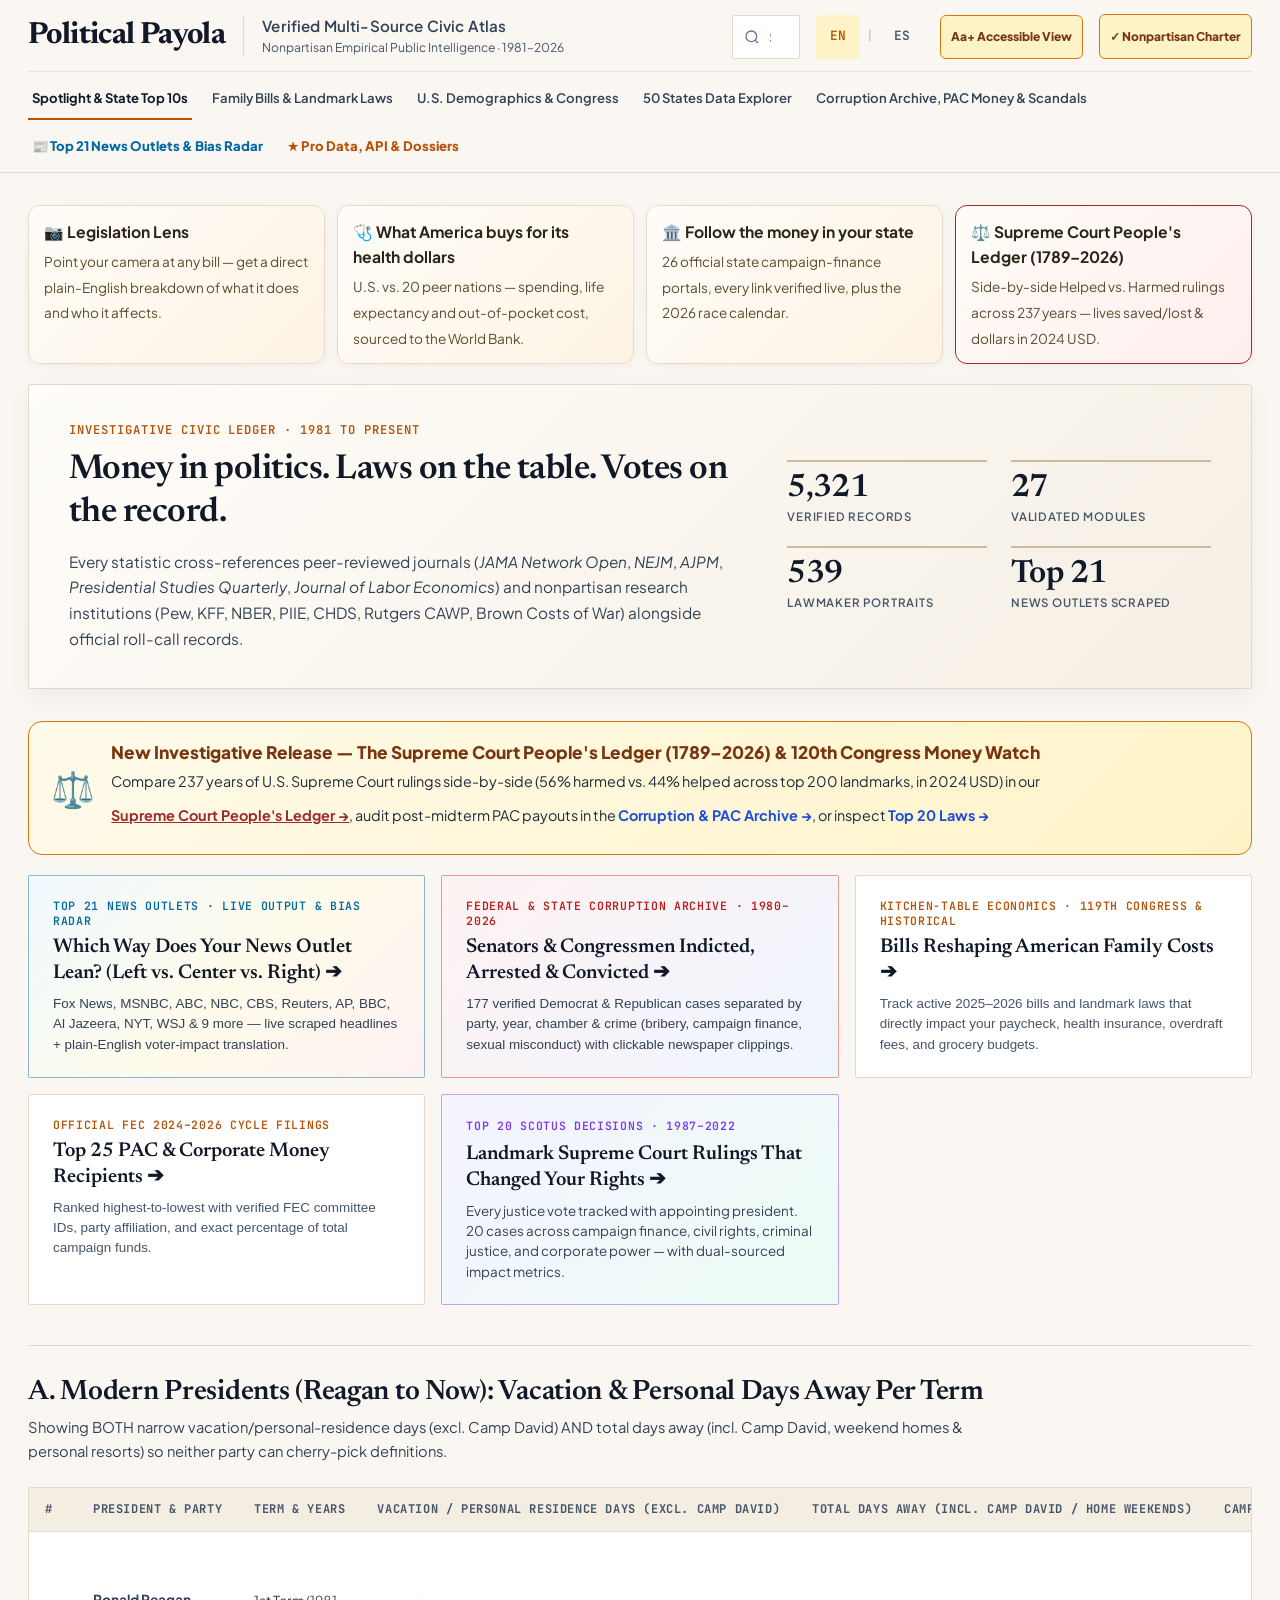
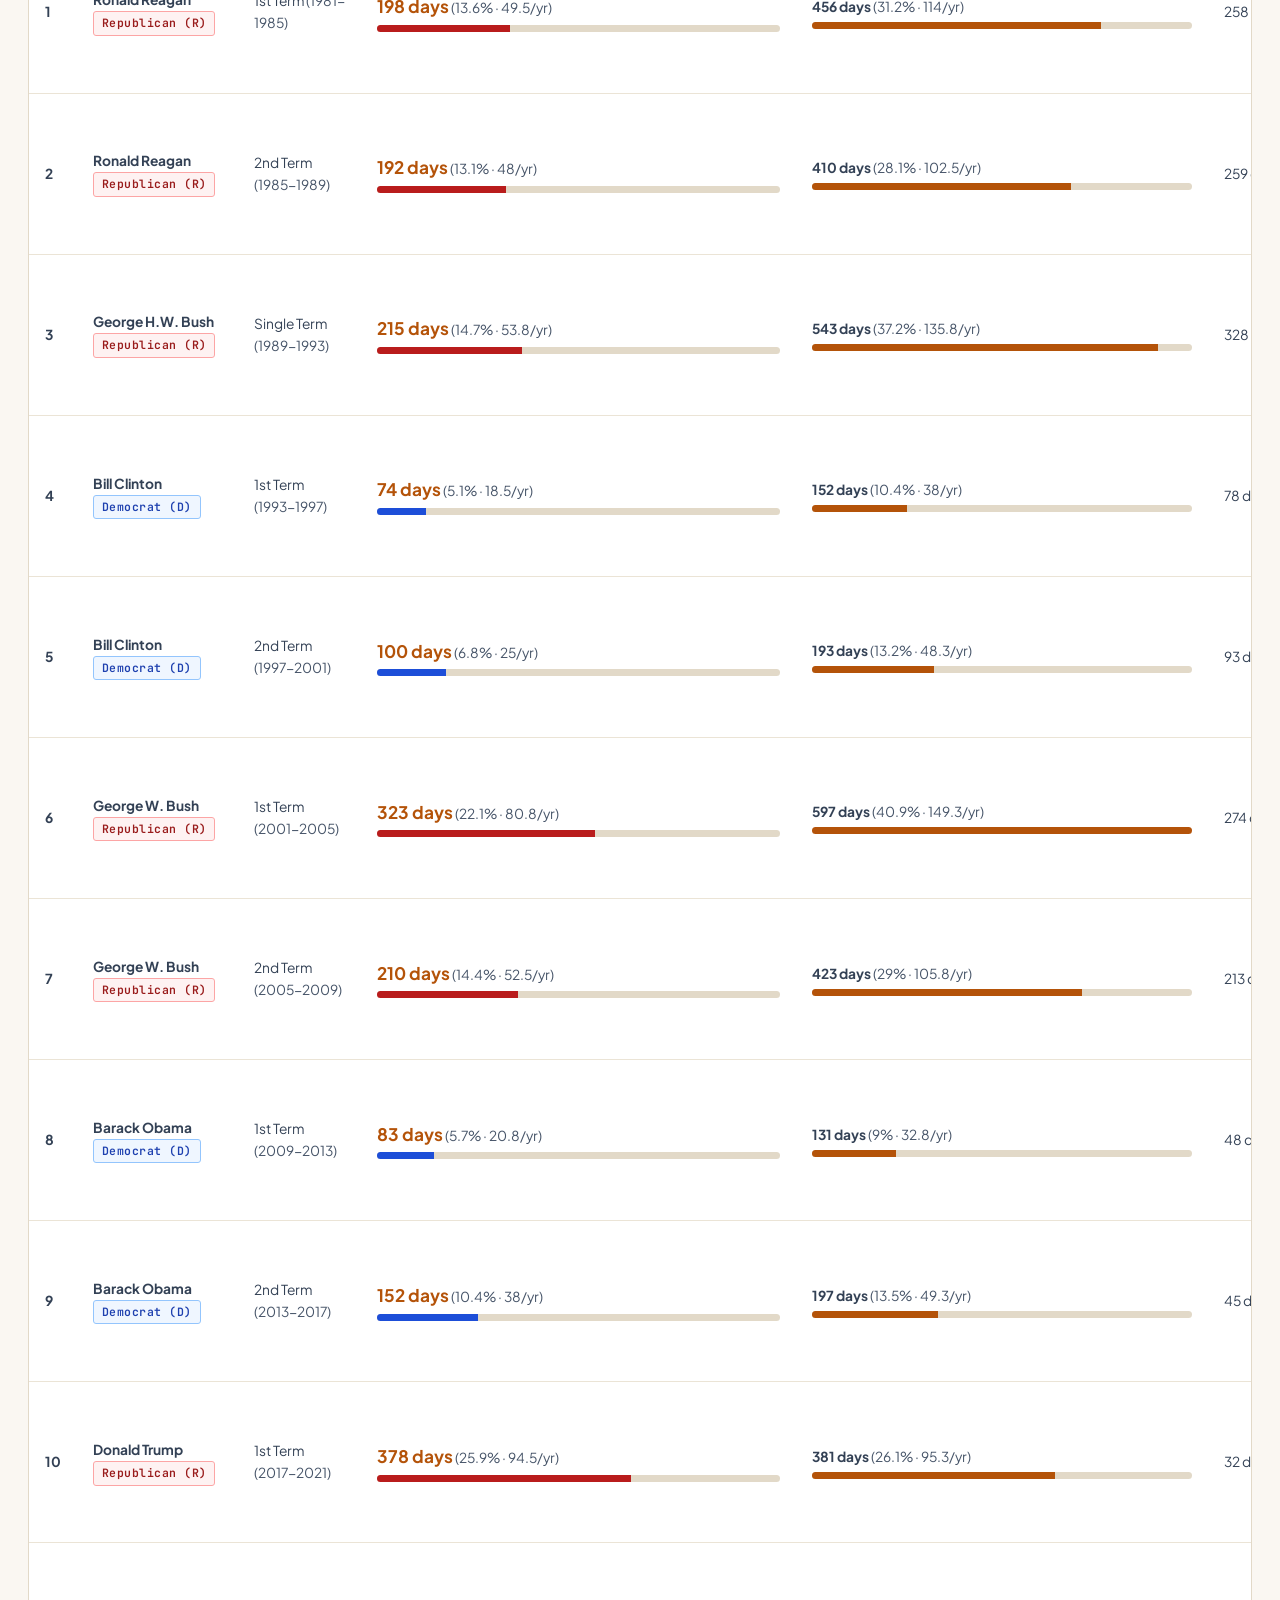
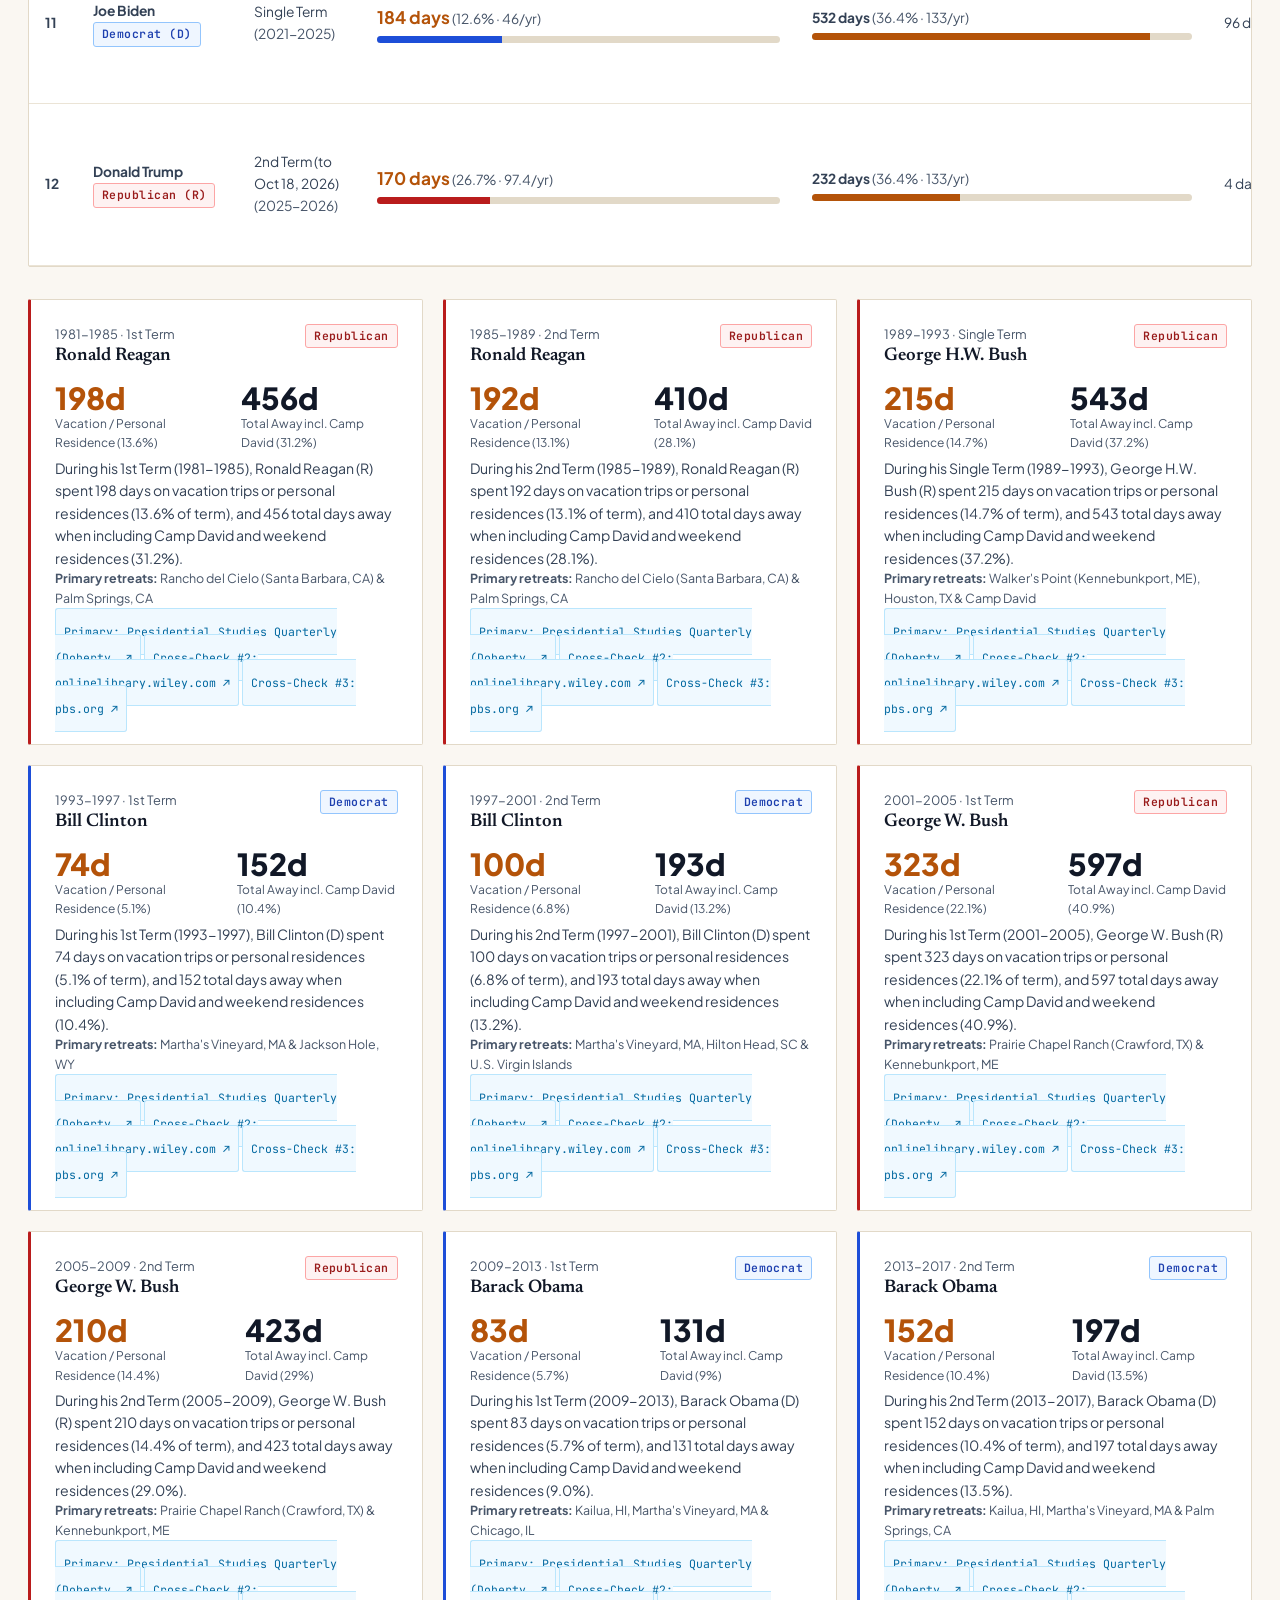
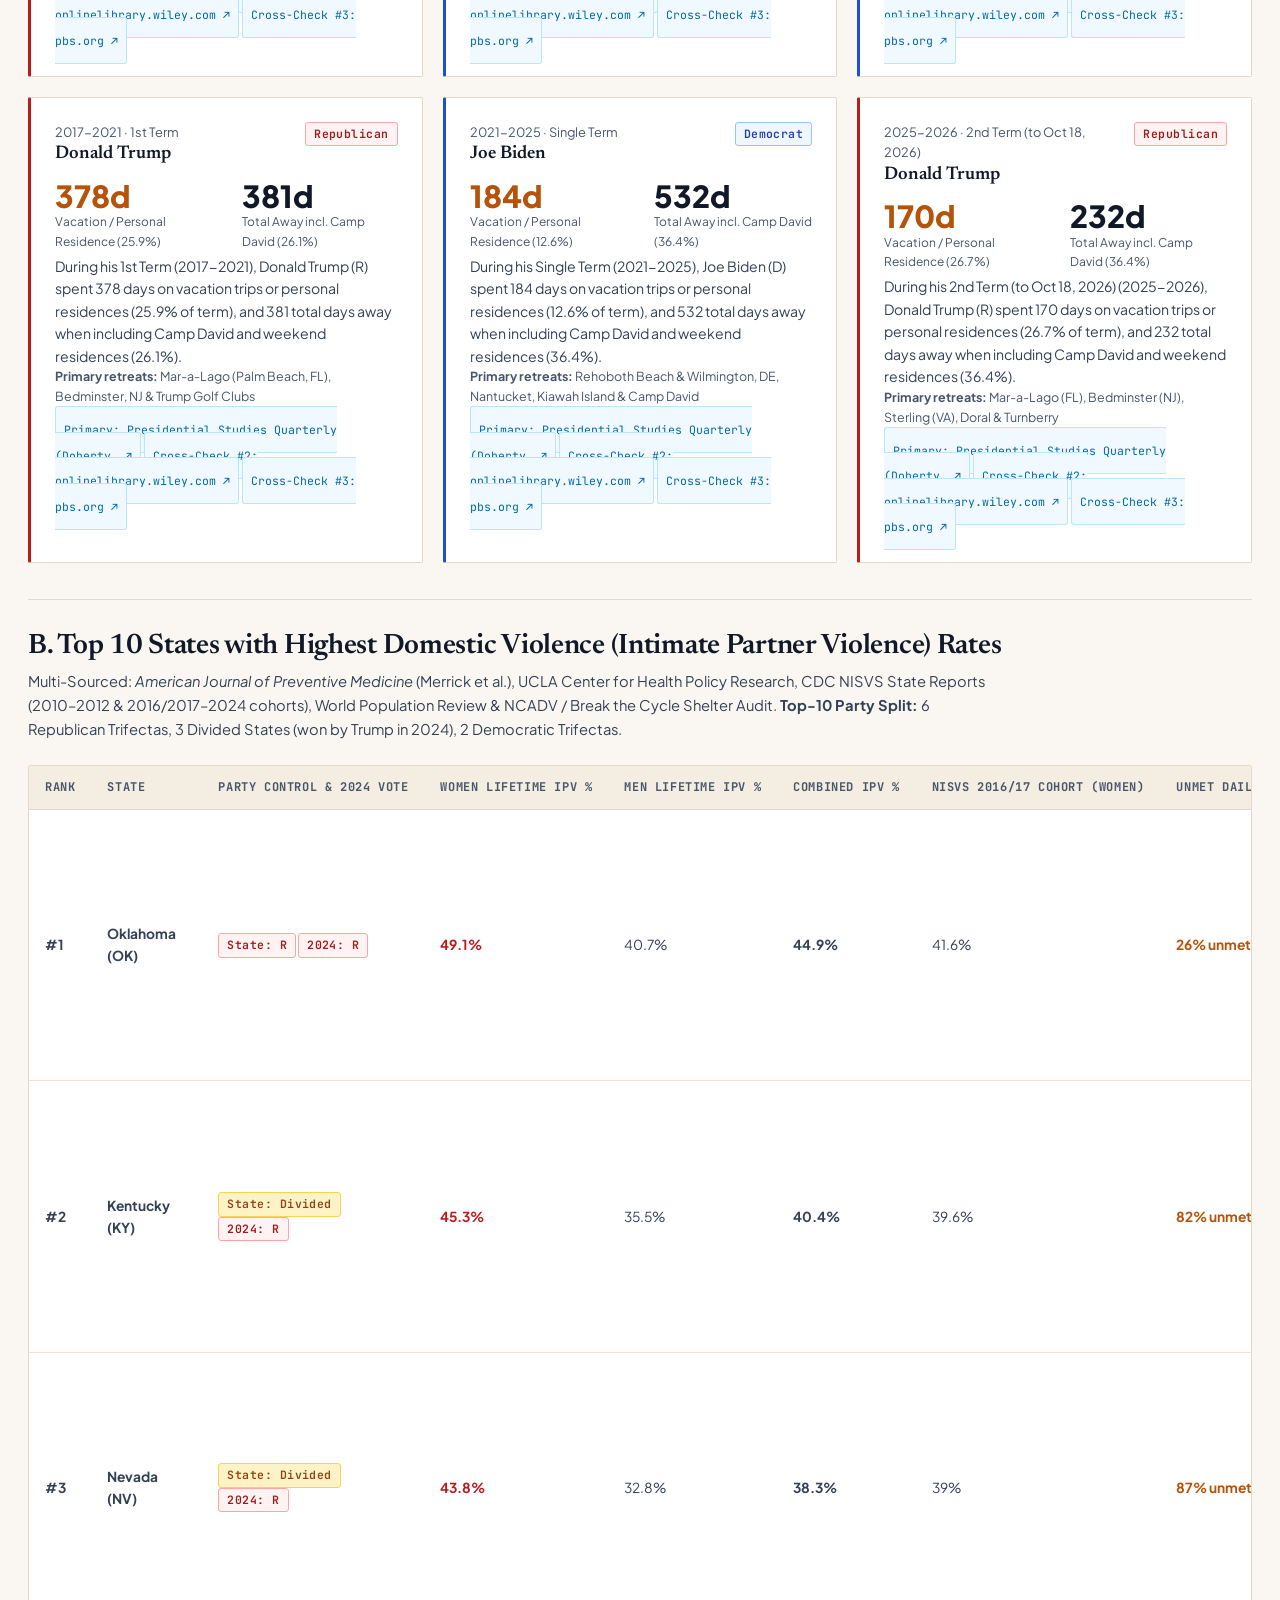
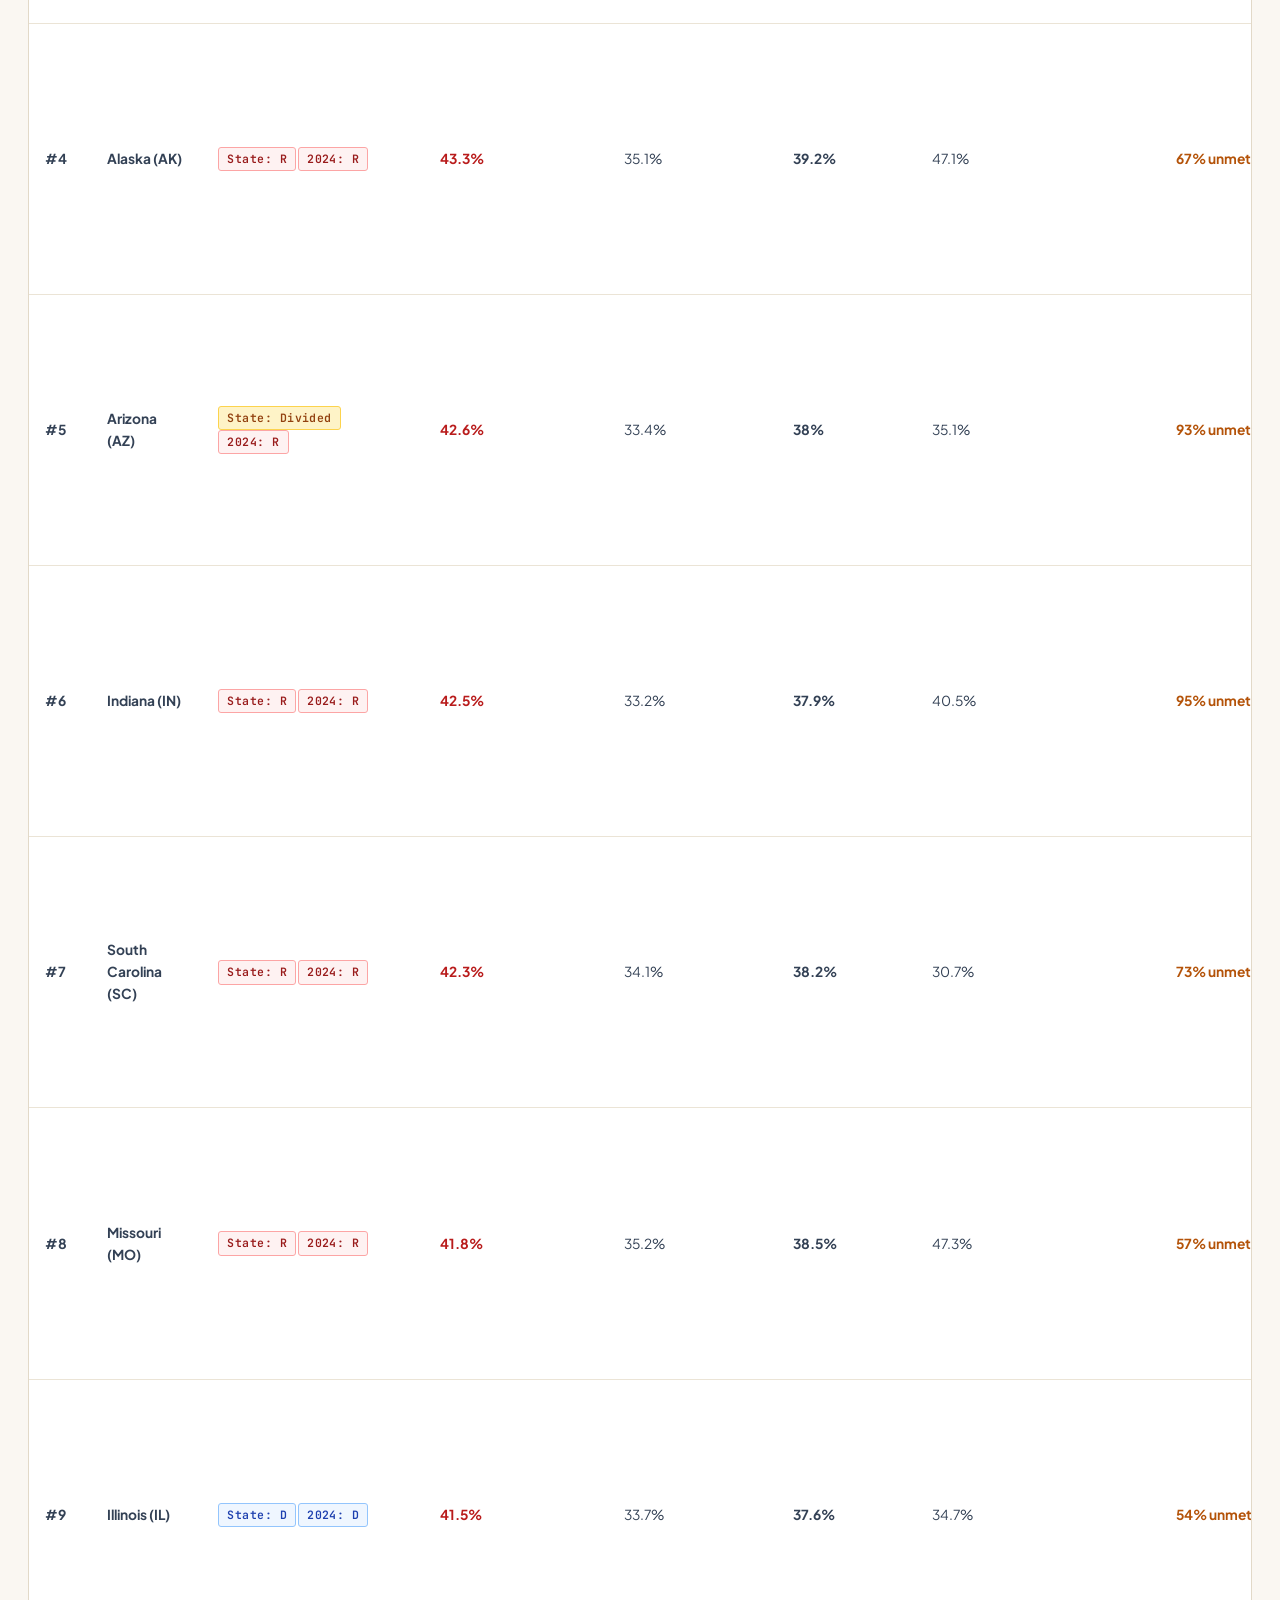
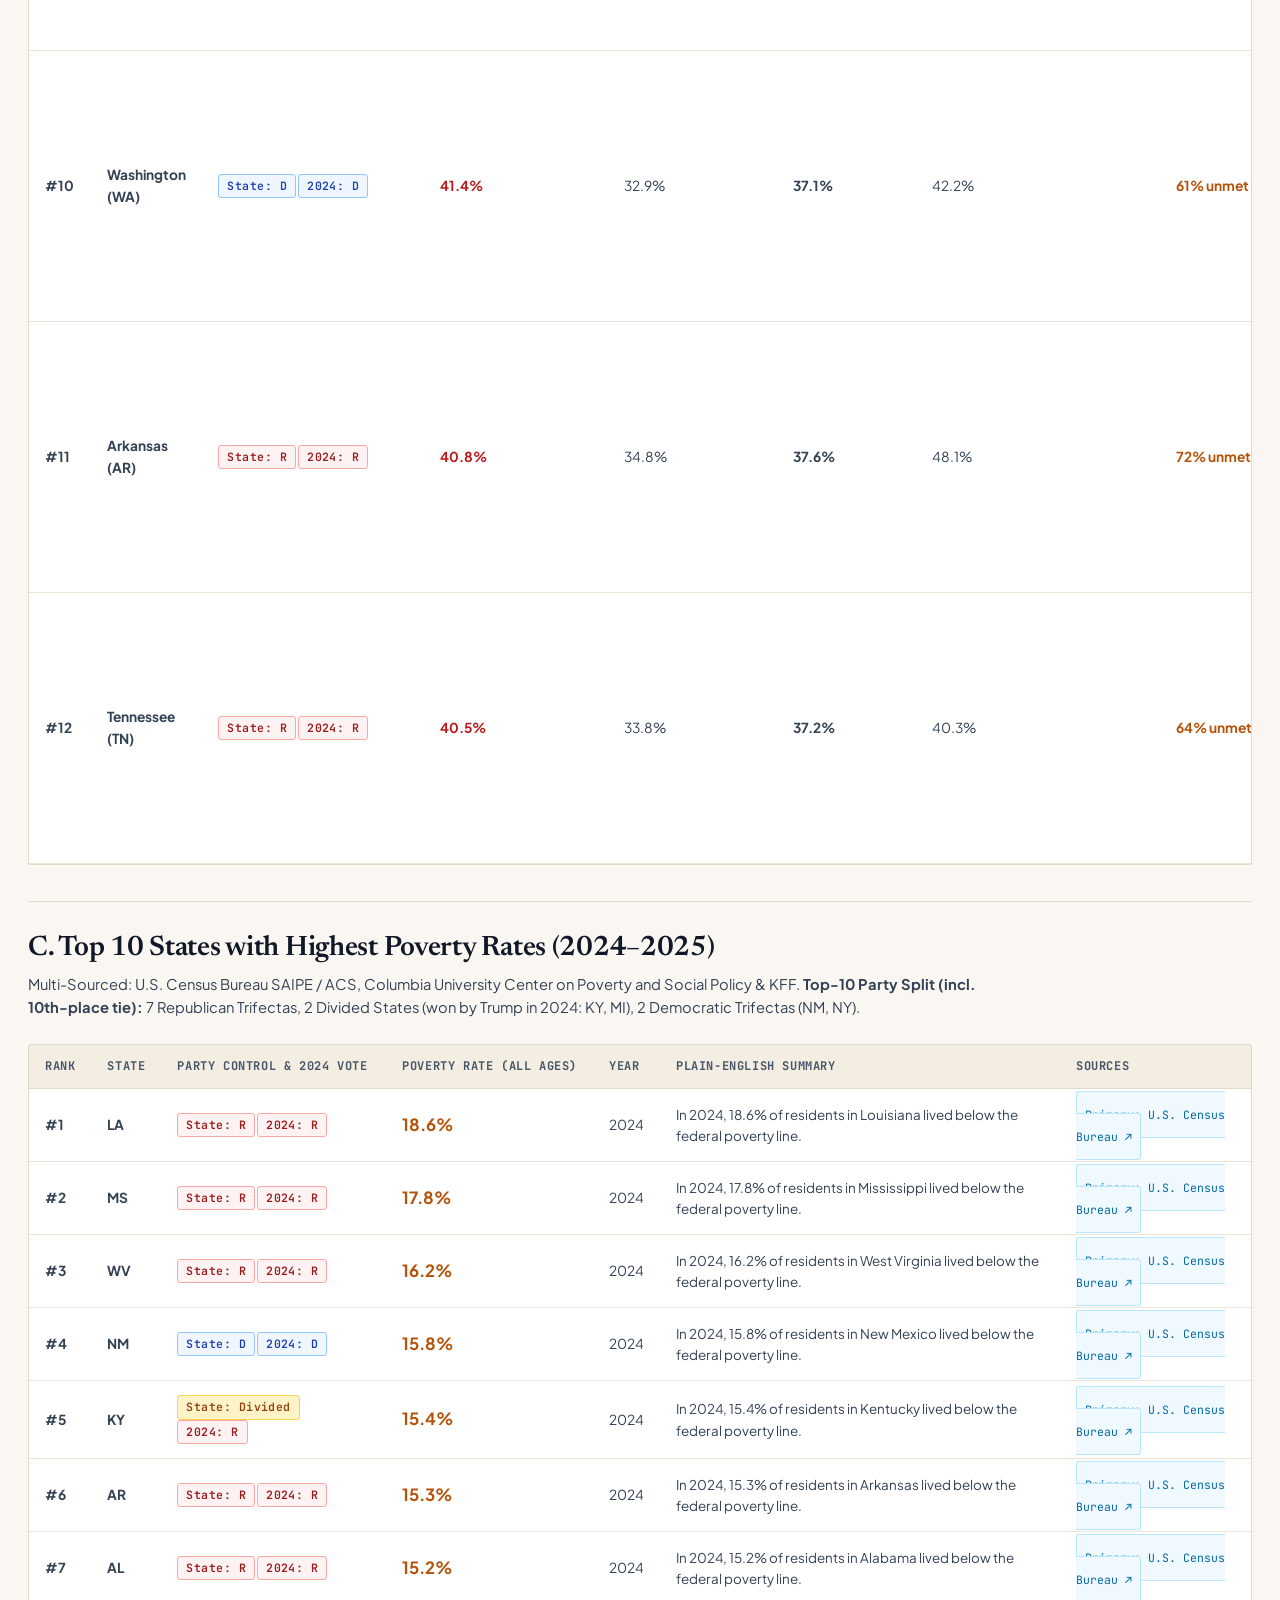
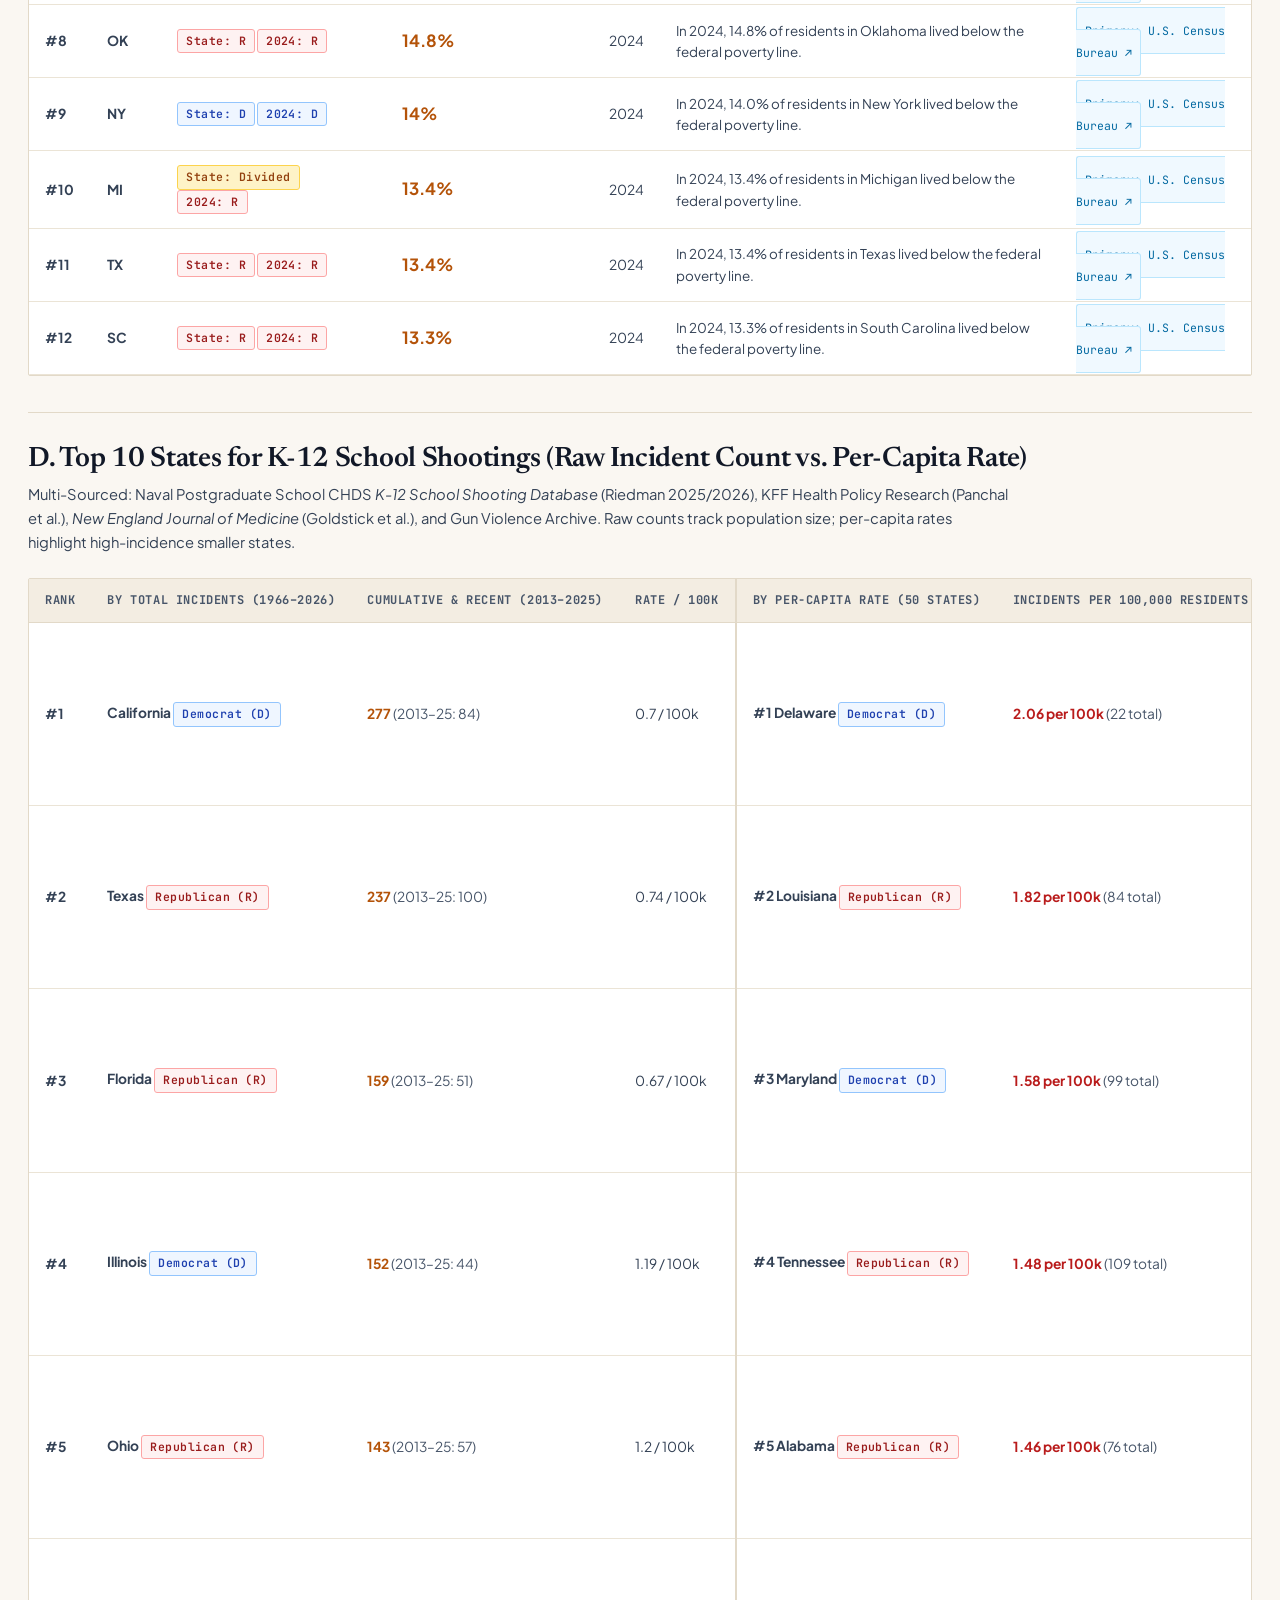
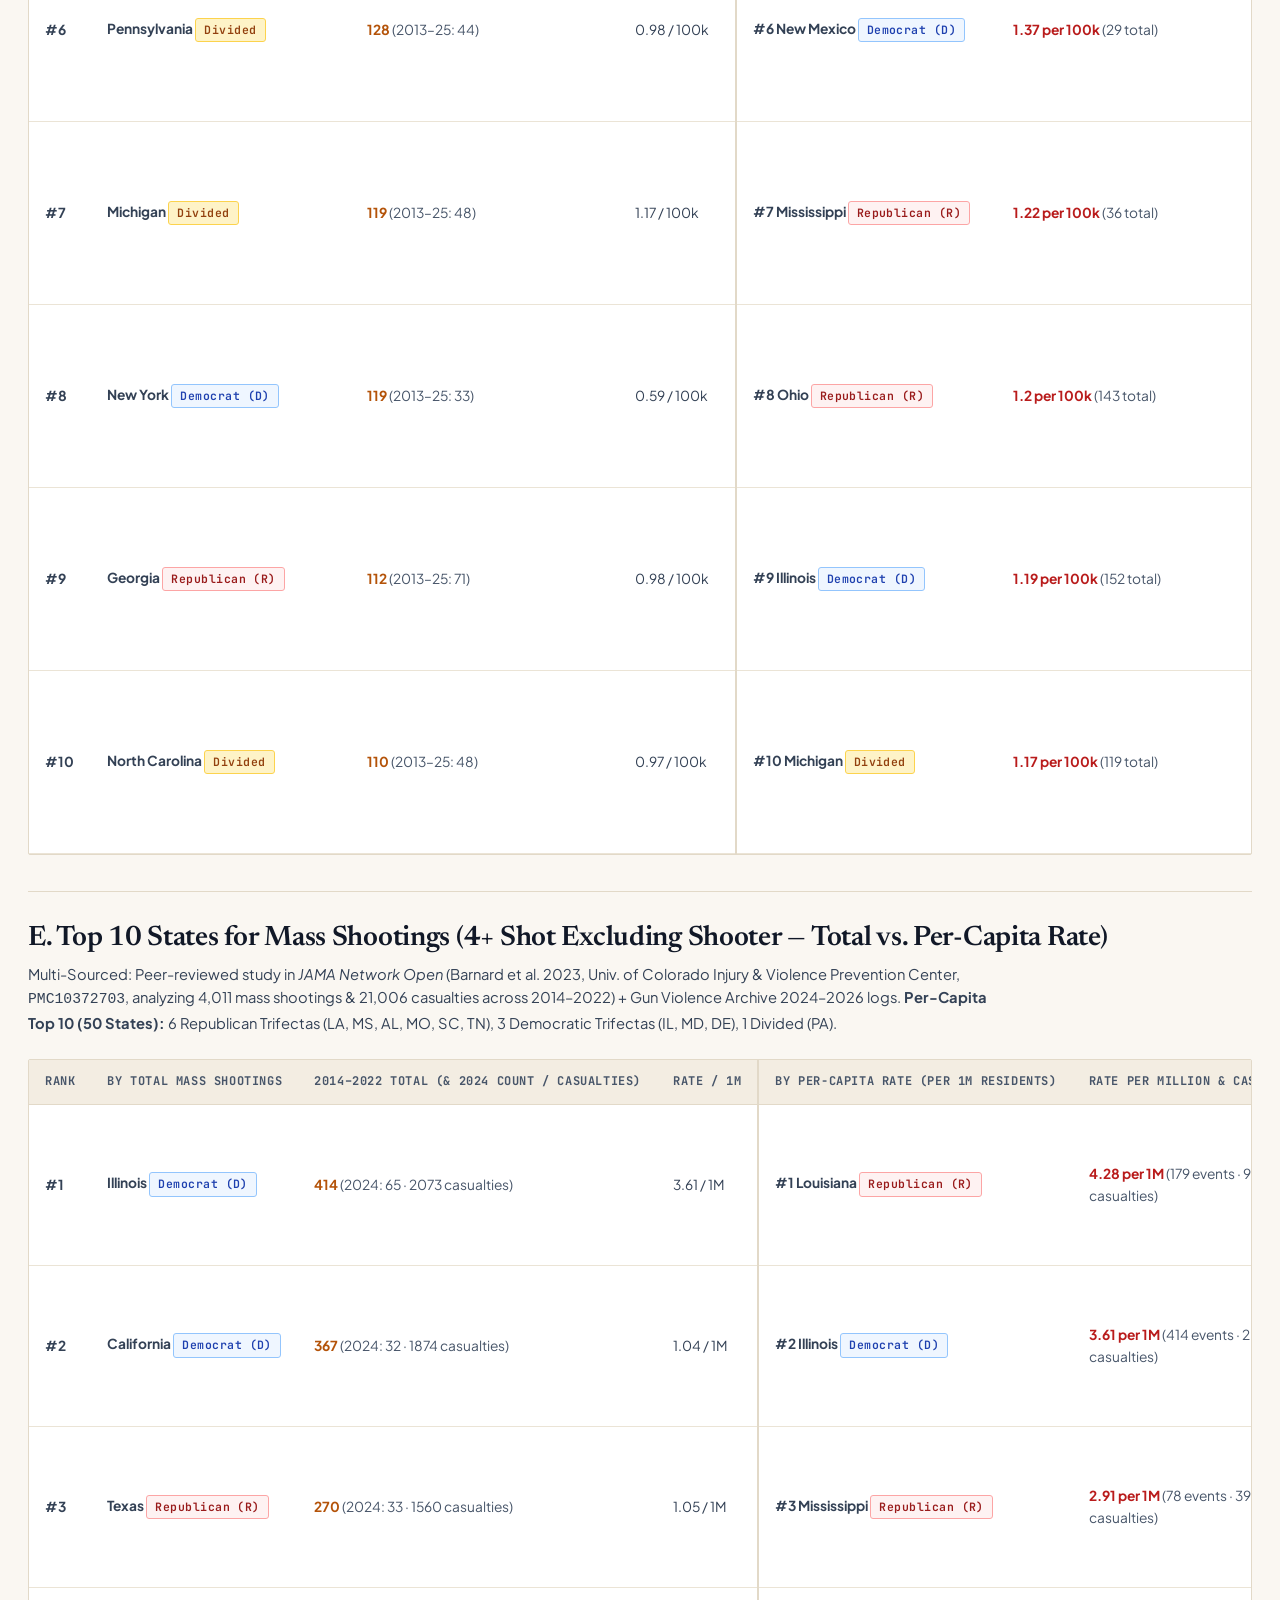
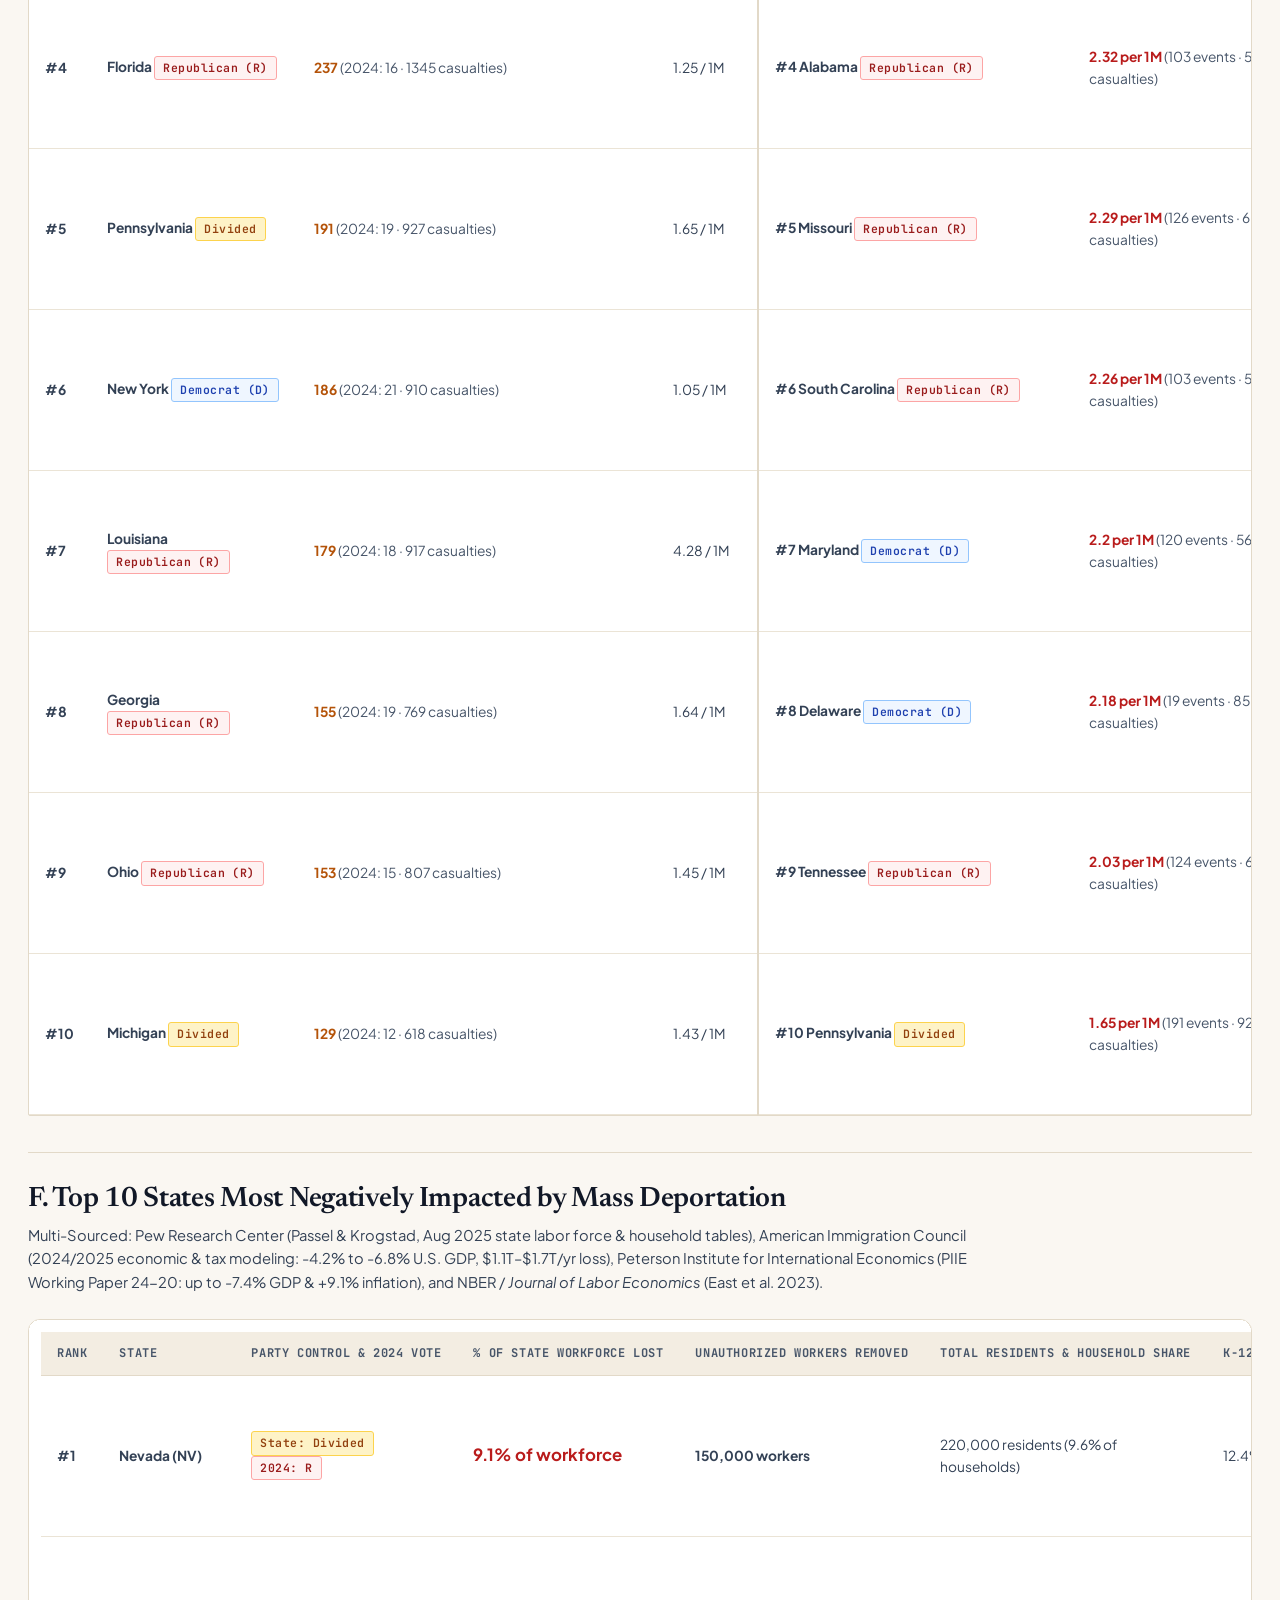
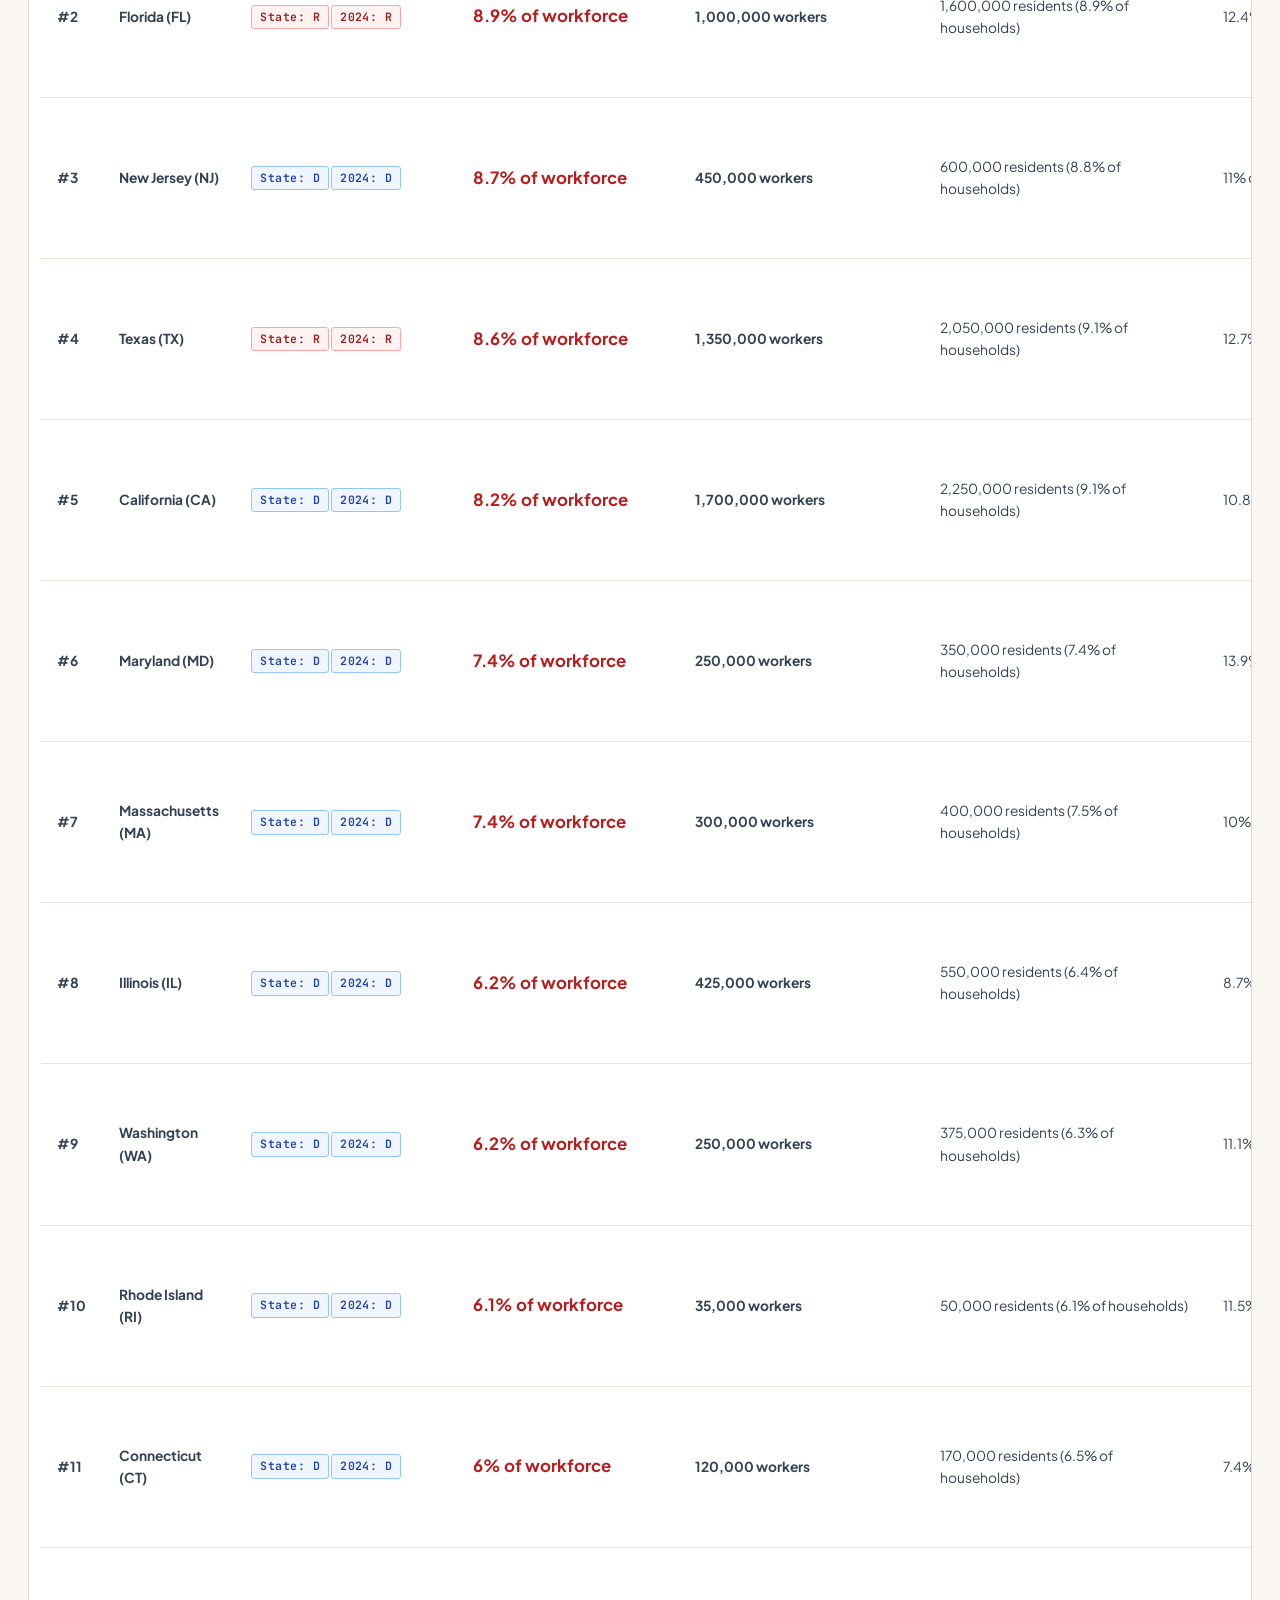
==== commit 54dd5cca: "Remove all grade-level labels; standardize on direct plain-English framing across site, API manifest" ====
--- a/index.html
+++ b/index.html
@@ -104,7 +104,7 @@
     <nav class="tool-strip" aria-label="Civic tools">
       <a href="/legislation_lens.html" class="tool-card">
         <b>📷 Legislation Lens</b>
-        <span>Point your camera at any bill — get it in plain English, 10th-grade reading level.</span>
+        <span>Point your camera at any bill — get a direct plain-English breakdown of what it does and who it affects.</span>
       </a>
       <a href="/healthcare_compare.html" class="tool-card">
         <b>🩺 What America buys for its health dollars</b>
@@ -156,7 +156,7 @@
       <button class="jump-btn" data-goto-tab="media" data-goto-id="media-bias-top" style="border-color:rgba(3,105,161,0.45);background:linear-gradient(135deg,#f0f9ff 0%,#fffbeb 52%,#fef2f2 100%)">
         <div class="jb-kicker" style="color:#0369a1">TOP 21 NEWS OUTLETS · LIVE OUTPUT &amp; BIAS RADAR</div>
         <div class="jb-title" style="color:#111827">Which Way Does Your News Outlet Lean? (Left vs. Center vs. Right) ➔</div>
-        <div class="jb-sub" style="color:#334155">Fox News, MSNBC, ABC, NBC, CBS, Reuters, AP, BBC, Al Jazeera, NYT, WSJ &amp; 9 more — live scraped headlines + 10th-grade voter-impact translation.</div>
+        <div class="jb-sub" style="color:#334155">Fox News, MSNBC, ABC, NBC, CBS, Reuters, AP, BBC, Al Jazeera, NYT, WSJ &amp; 9 more — live scraped headlines + plain-English voter-impact translation.</div>
       </button>
       <button class="jump-btn" data-goto-tab="scandals" data-goto-id="corruption-catalog-top" style="border-color:rgba(220,38,38,0.45);background:linear-gradient(135deg,#fef2f2 0%,#eff6ff 100%)">
         <div class="jb-kicker" style="color:#b91c1c">FEDERAL &amp; STATE CORRUPTION ARCHIVE · 1980–2026</div>
@@ -695,7 +695,7 @@
         <div style="font-size:2.2rem">⚖️</div>
         <div>
           <h3 style="margin:0 0 0.3rem;font-size:1.15rem">Supreme Court Decisions That Reshaped Your Rights</h3>
-          <p style="margin:0;font-size:0.9rem;line-height:1.5;color:var(--muted)">20 landmark rulings from 1987–2022: every justice vote tracked, every impact number dual-sourced, written at a 10th-grade reading level. From Citizens United to Miranda rights.</p>
+          <p style="margin:0;font-size:0.9rem;line-height:1.5;color:var(--muted)">20 landmark rulings from 1987–2022: every justice vote tracked, every impact number dual-sourced, written in clear plain English. From Citizens United to Miranda rights.</p>
           <a href="/top20-scotus.html" style="display:inline-block;margin-top:0.5rem;font-weight:600;color:var(--accent)">Explore the Top 20 SCOTUS Lens →</a>
         </div>
       </div>
@@ -919,7 +919,7 @@
     <section id="panel-media" class="section-panel">
       <div id="media-bias-top" class="section-head">
         <div>
-          <h2>Top 21 News Outlets: Political Lean, Scraped Output &amp; 10th-Grade Voter-Impact Radar</h2>
+          <h2>Top 21 News Outlets: Political Lean, Scraped Output &amp; Plain-English Voter-Impact Radar</h2>
           <div class="sub">Instant visual guide to America's Top 20 digital, print newspaper, cable TV, broadcast TV, public radio, wire service &amp; magazine outlets — showing whether their output leans Democrat/Left, Center, or Republican/Right, backed by live scraped headlines and Pew Research, AllSides &amp; Ad Fontes benchmarks.</div>
         </div>
       </div>
@@ -998,7 +998,7 @@
               <th>Medium (Digital / Hard Copy)</th>
               <th>Political Lean &amp; Party Alignment</th>
               <th>Factual Score &amp; Benchmarks</th>
-              <th>10th-Grade Voter-Impact Translation &amp; Live Output</th>
+              <th>Plain-English Voter-Impact Translation &amp; Live Output</th>
               <th>Verified Sources</th>
             </tr>
           </thead>
@@ -1125,7 +1125,7 @@
             </div>
             <div class="grant-kpi-grid">
               <div class="grant-kpi"><div class="gk-val">CC-BY-4.0</div><div class="gk-lbl">Open Academic &amp; Classroom License</div></div>
-              <div class="grant-kpi"><div class="gk-val">100% EN/ES</div><div class="gk-lbl">Bilingual Grade-10 Parity</div></div>
+              <div class="grant-kpi"><div class="gk-val">100% EN/ES</div><div class="gk-lbl">Bilingual Plain-Language Parity</div></div>
               <div class="grant-kpi"><div class="gk-val">WCAG 2.1 AA</div><div class="gk-lbl">Low-Vision &amp; 3G Rural Ready</div></div>
               <div class="grant-kpi"><div class="gk-val">24-Hr SLA</div><div class="gk-lbl">Public Right-of-Reply Log</div></div>
             </div>
@@ -1216,7 +1216,7 @@
       'News Outlets Scraped': 'Medios monitoreados',
       '📰 Top 21 News Outlets & Bias Radar': '📰 Los 21 Principales Medios y Radar de Sesgo',
       'Which Way Does Your News Outlet Lean? (Left vs. Center vs. Right) ➔': '¿Hacia Dónde Se Inclina Tu Medio de Noticias? (Izquierda vs. Centro vs. Derecha) ➔',
-      'Top 21 News Outlets: Political Lean, Scraped Output & 10th-Grade Voter-Impact Radar': 'Los 21 Principales Medios: Inclinación Política, Titulares en Vivo e Impacto al Votante',
+      'Top 21 News Outlets: Political Lean, Scraped Output & Plain-English Voter-Impact Radar': 'Los 21 Principales Medios: Inclinación Política, Titulares en Vivo e Impacto al Votante',
       '★ Pro Data, API & Dossiers': '★ Datos Pro, API y Dossiers',
       'Oppo-in-a-Box, API Keys & Custom Briefs ➔': 'Oppo-in-a-Box, Claves API e Informes a Medida ➔',
       'Turn 5,321 Primary-Source Receipts Into Instant Campaign, Union & Newsroom Firepower.': 'Convierte 5,321 Registros Oficiales en Evidencia Instantánea para Campañas, Sindicatos y Medios.',
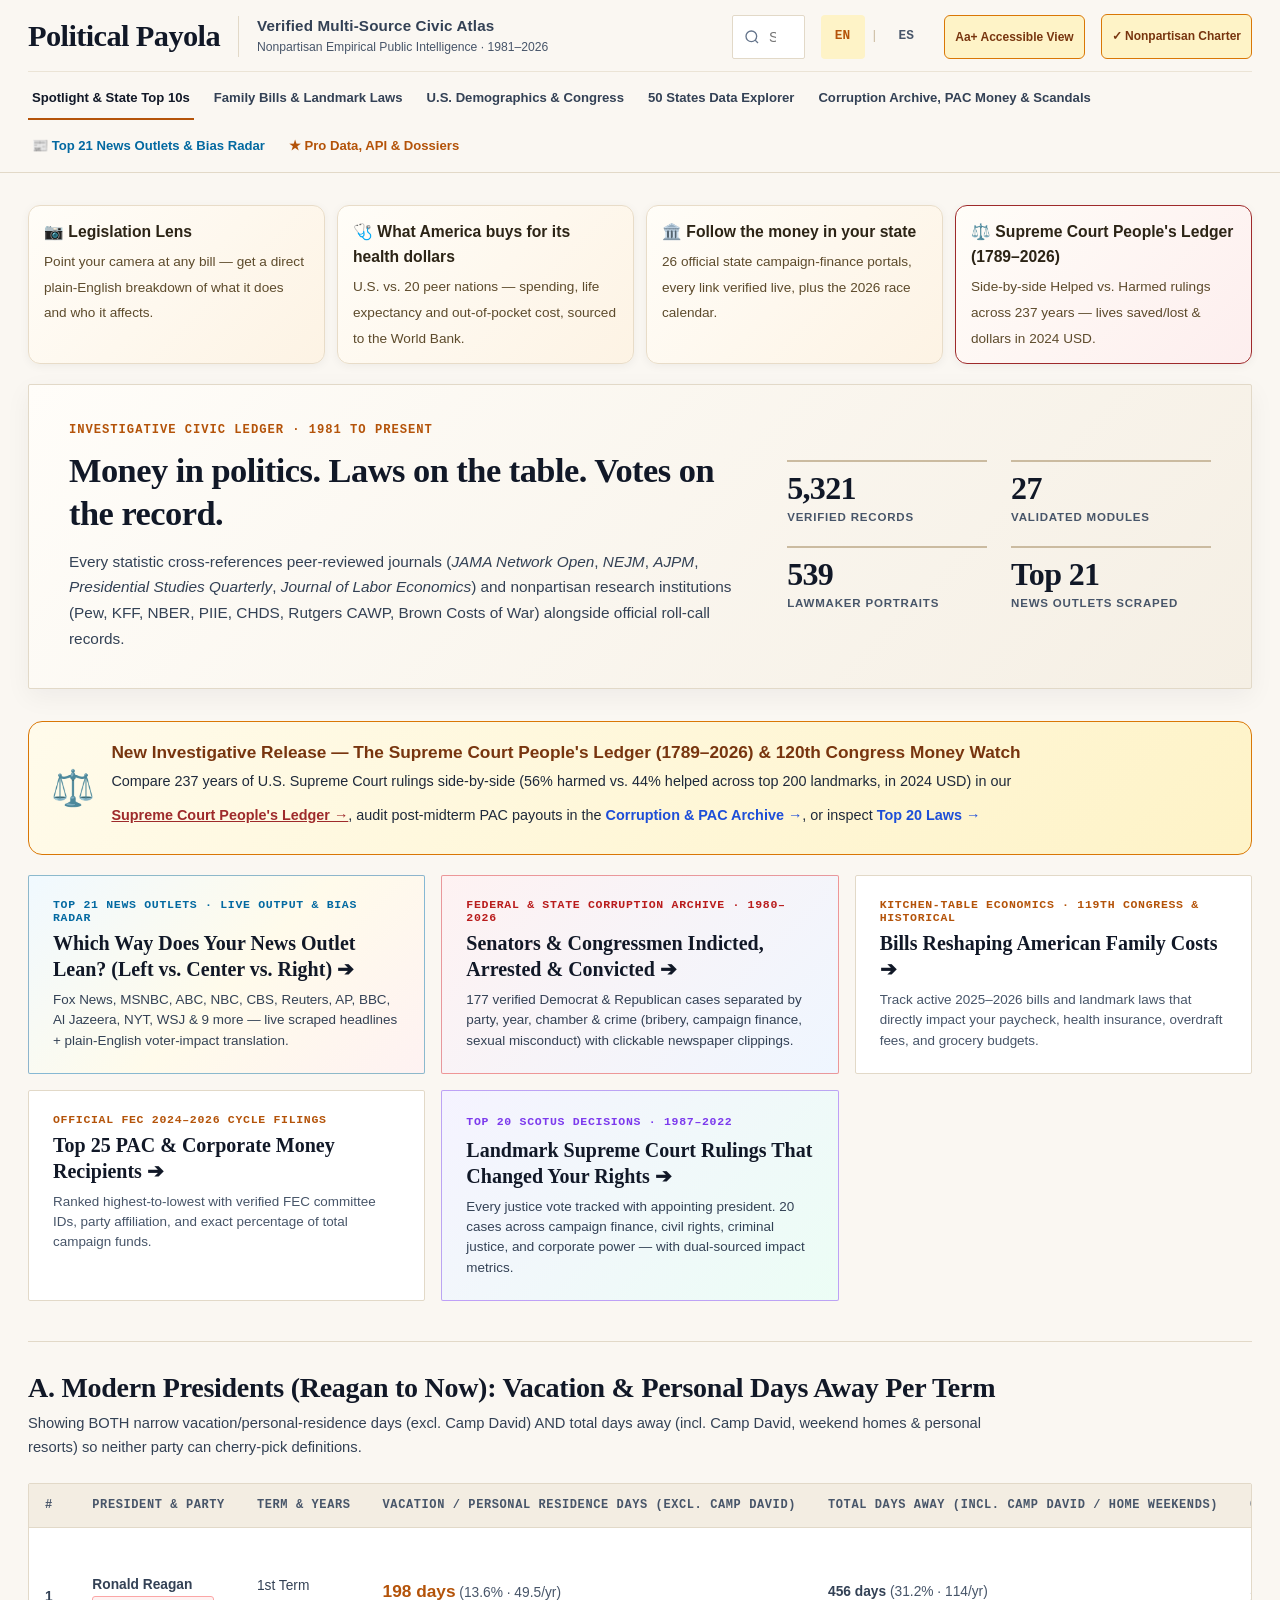
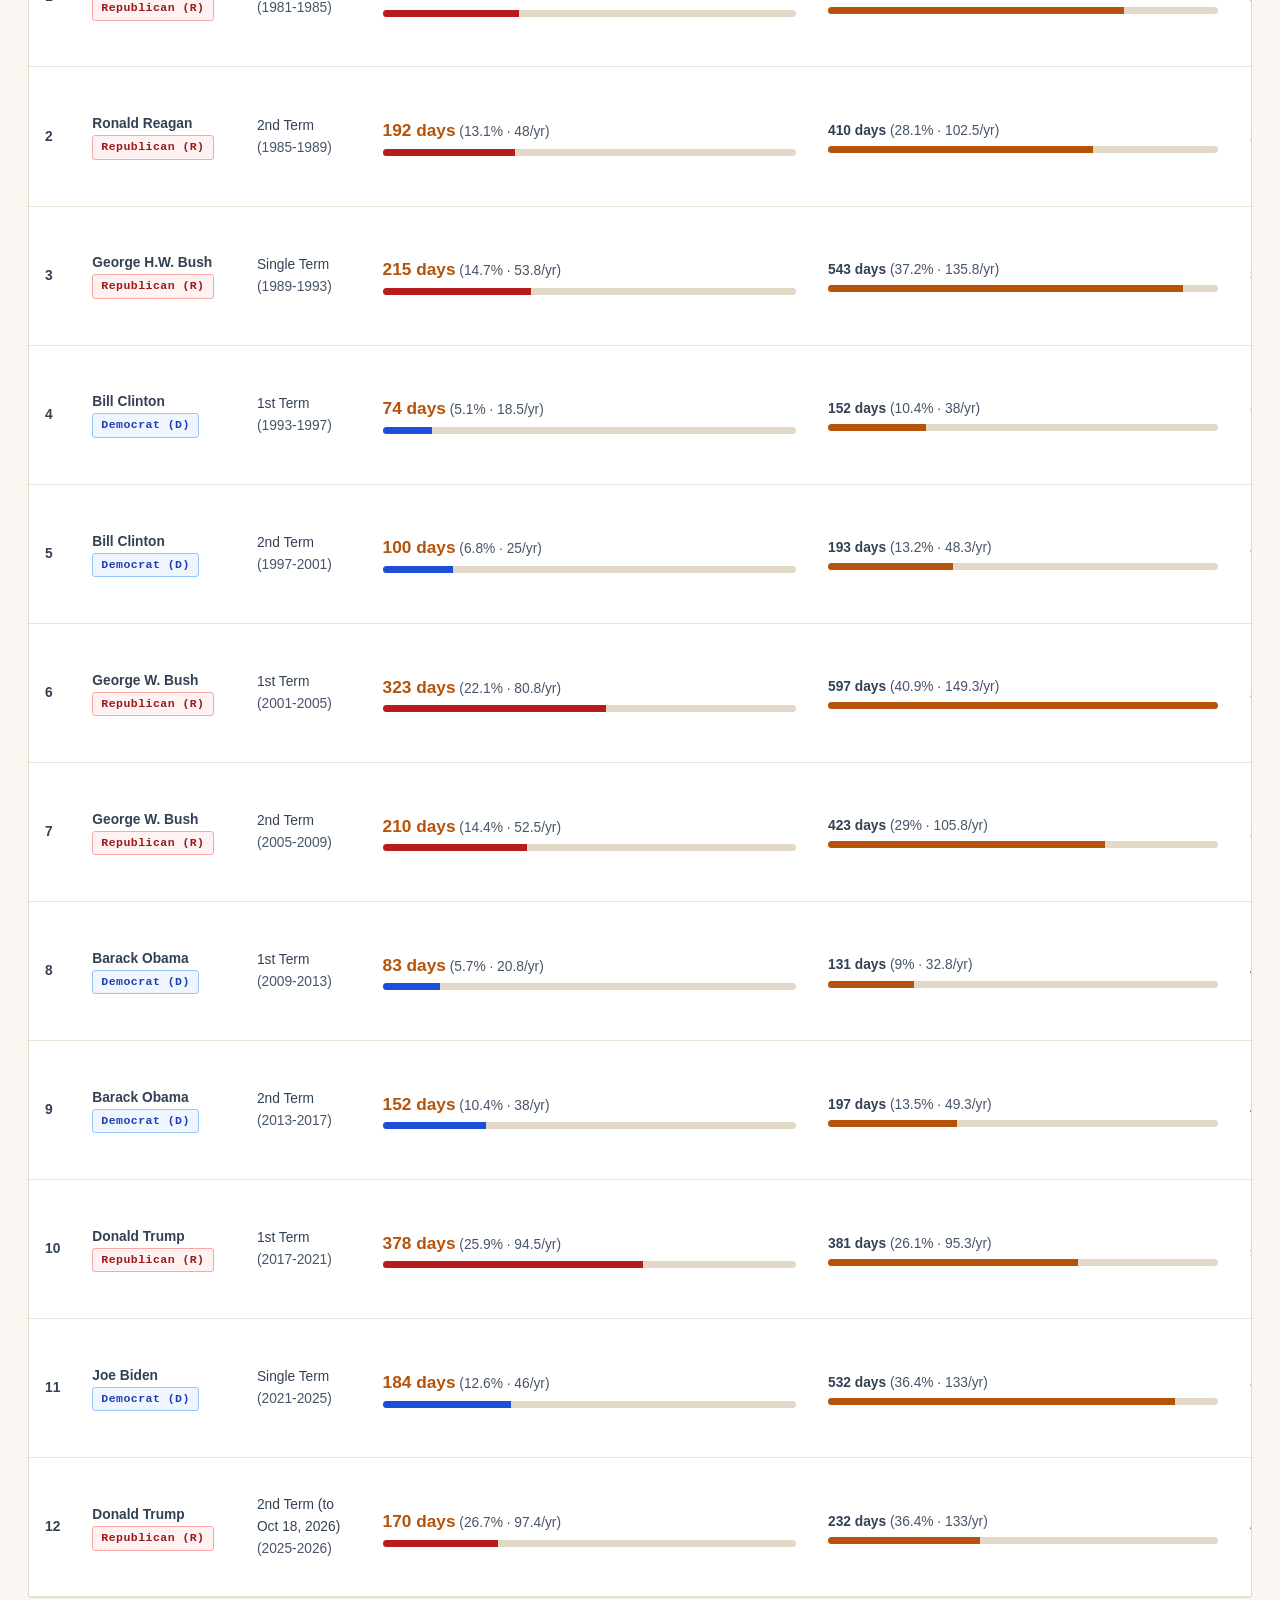
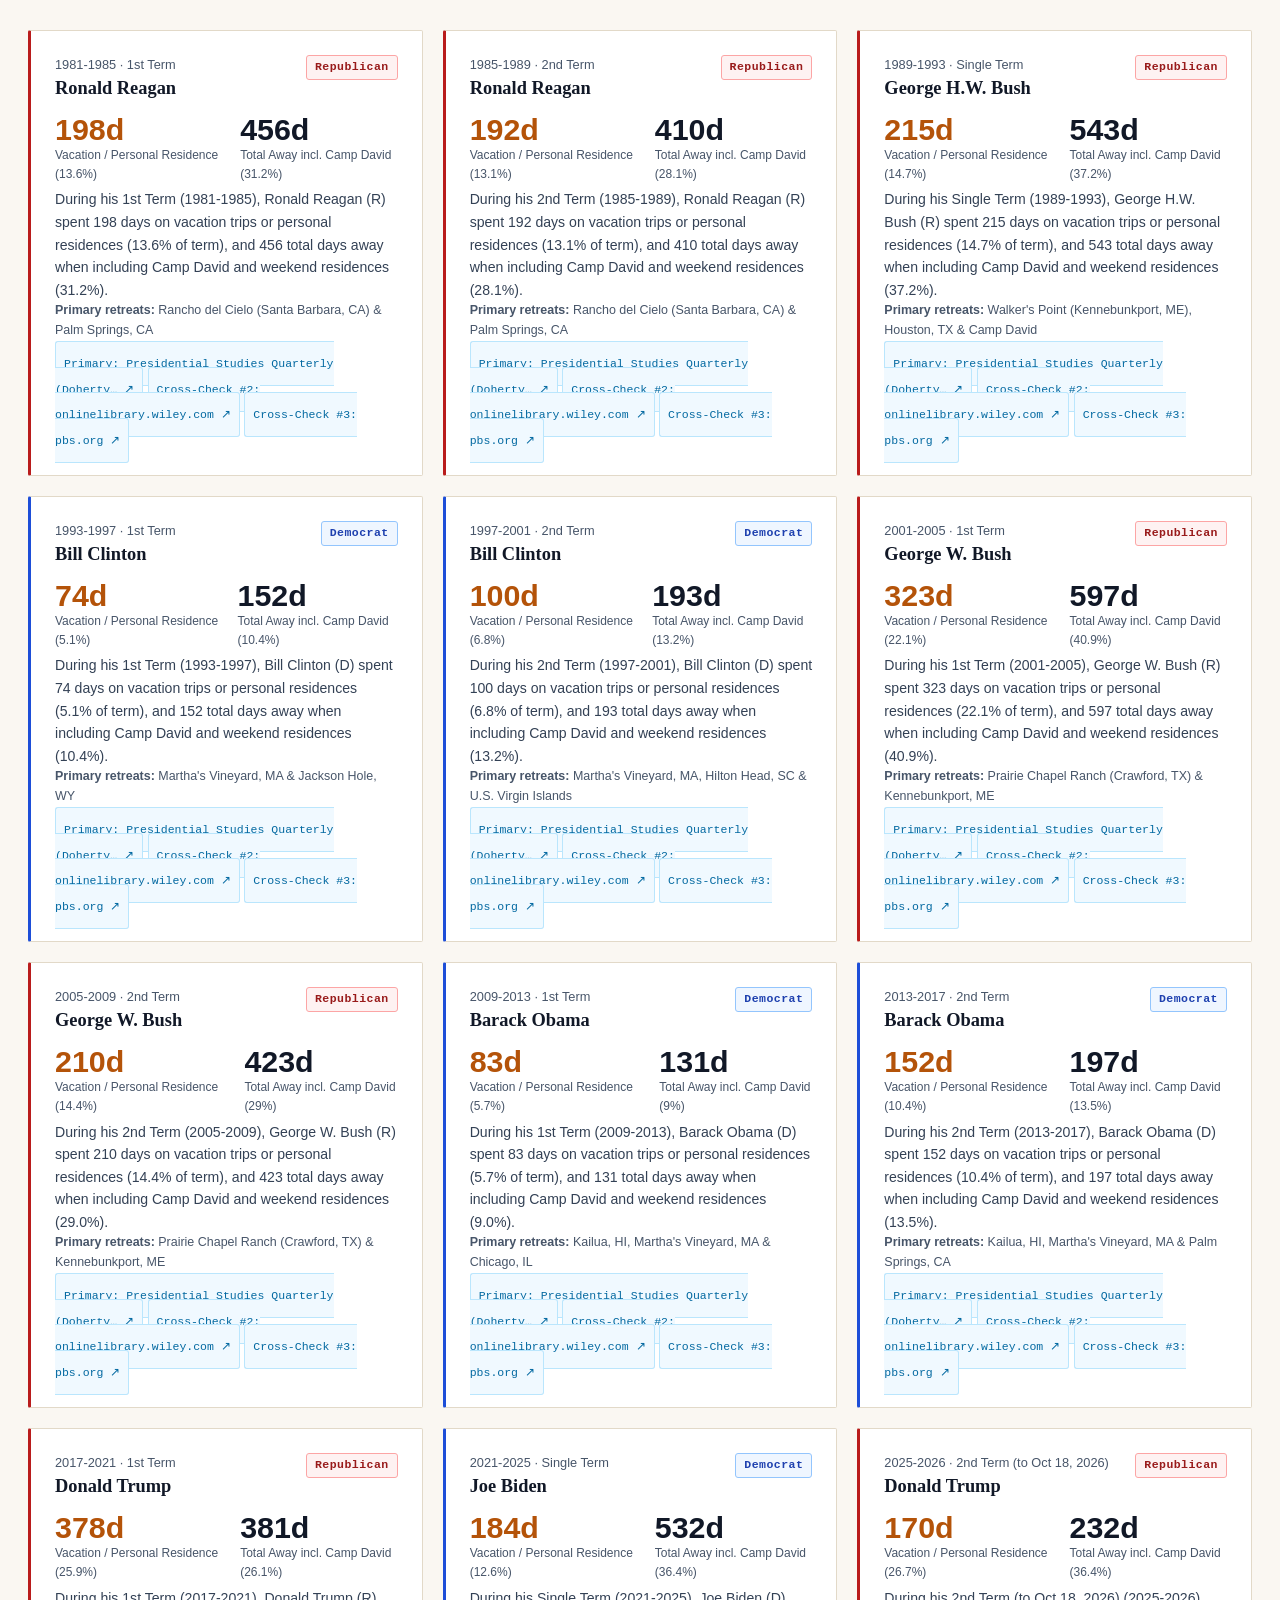
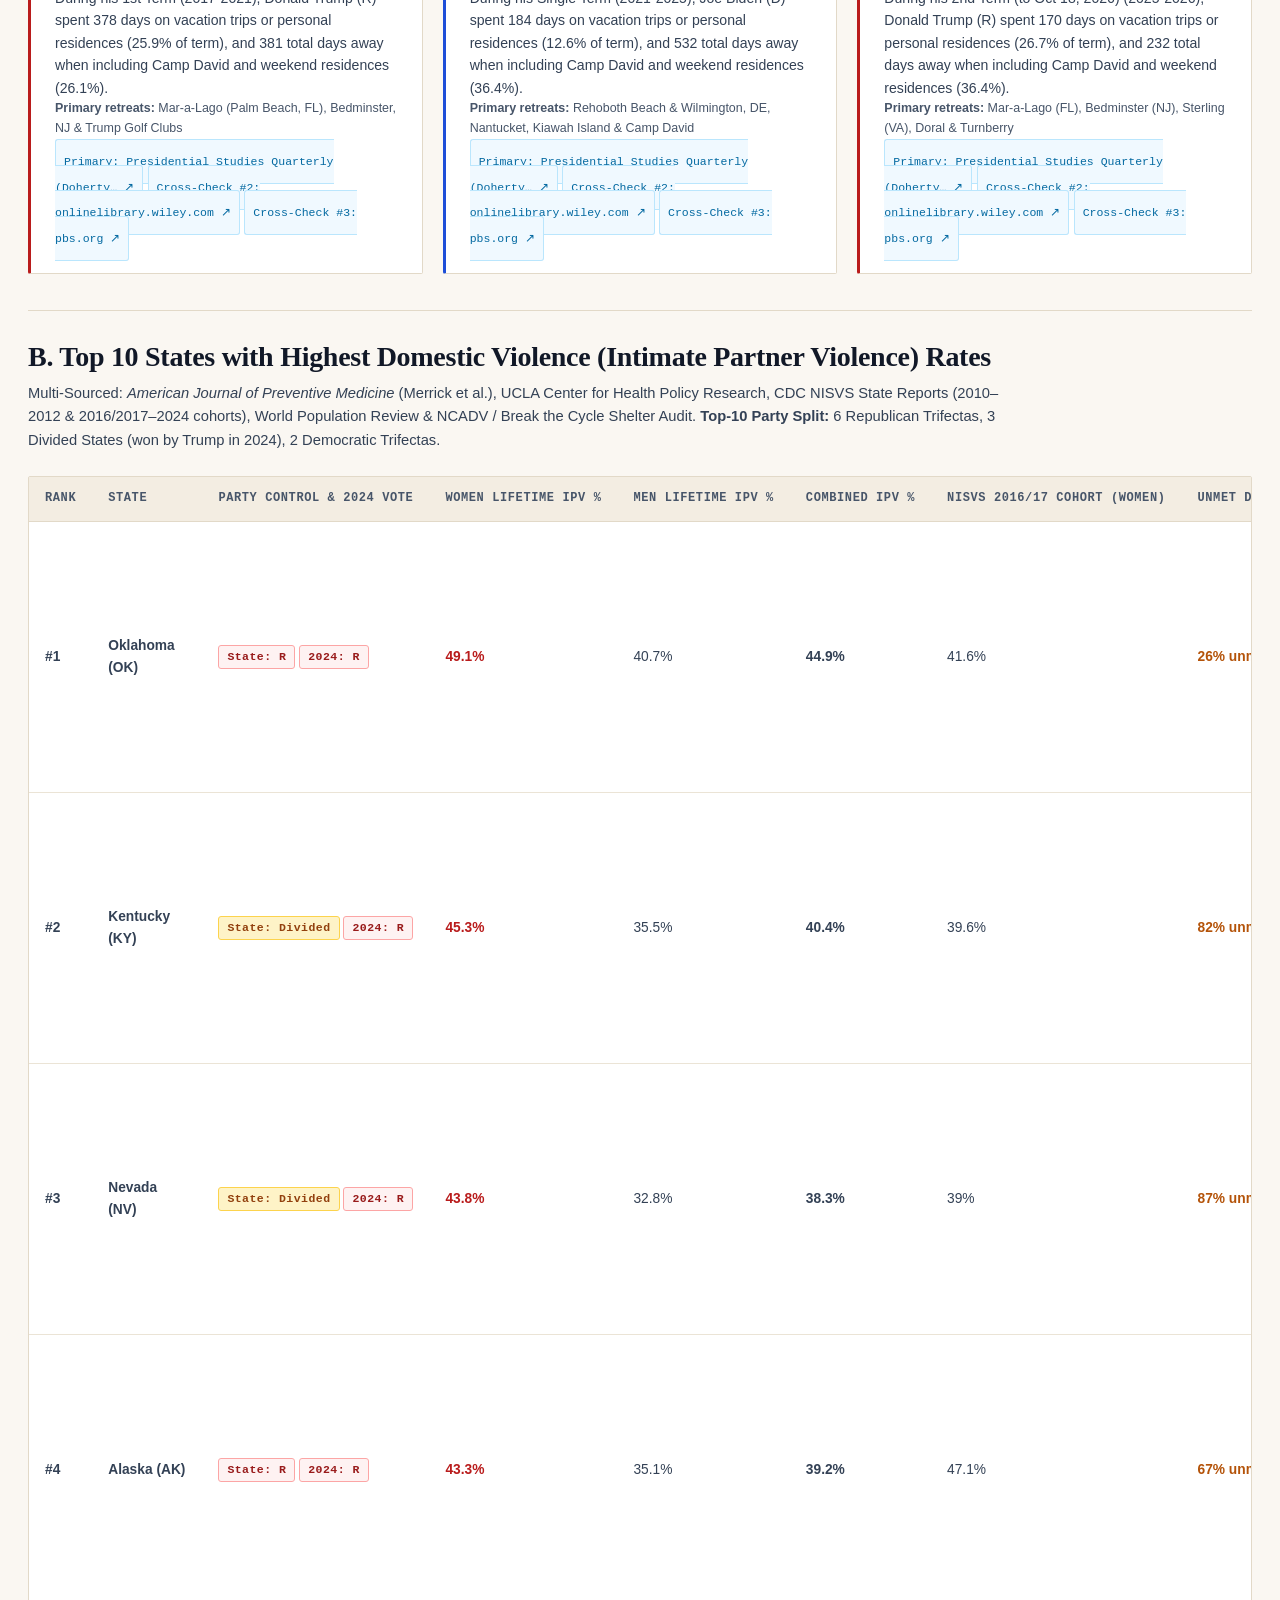
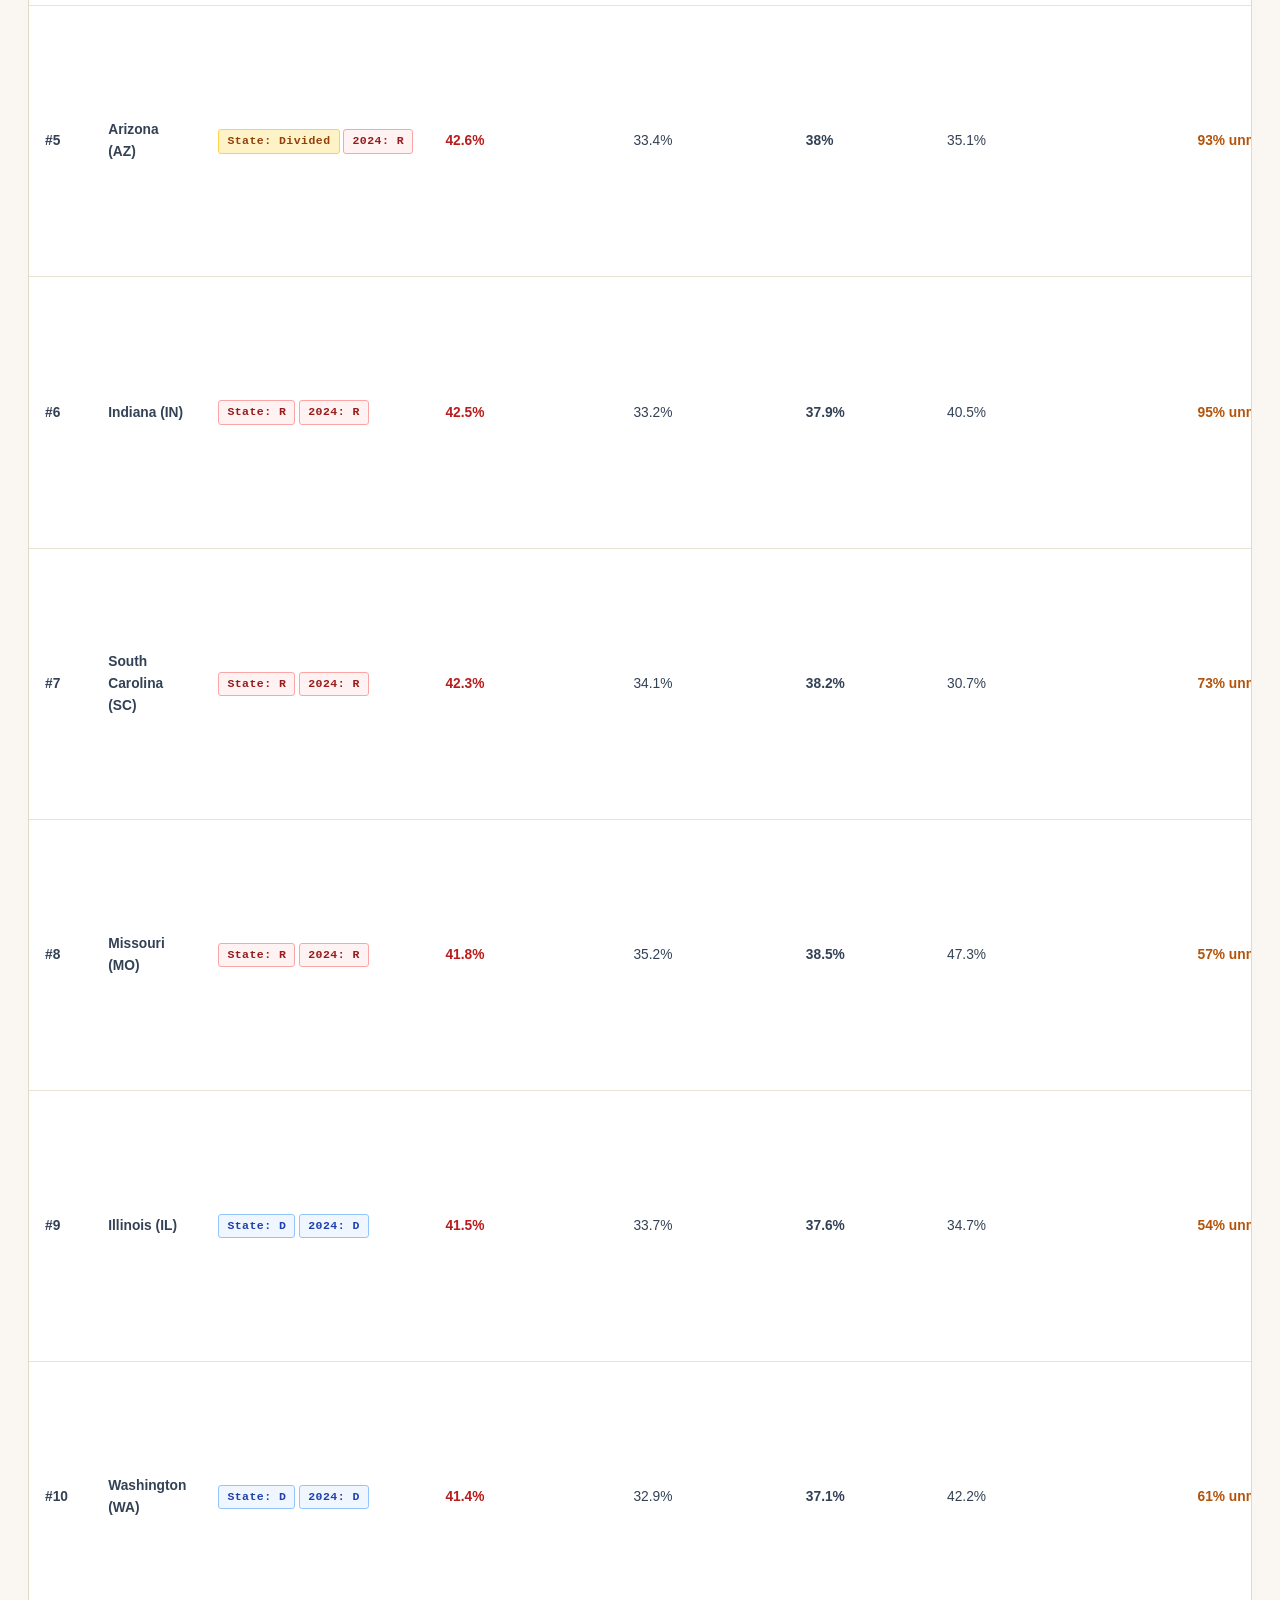
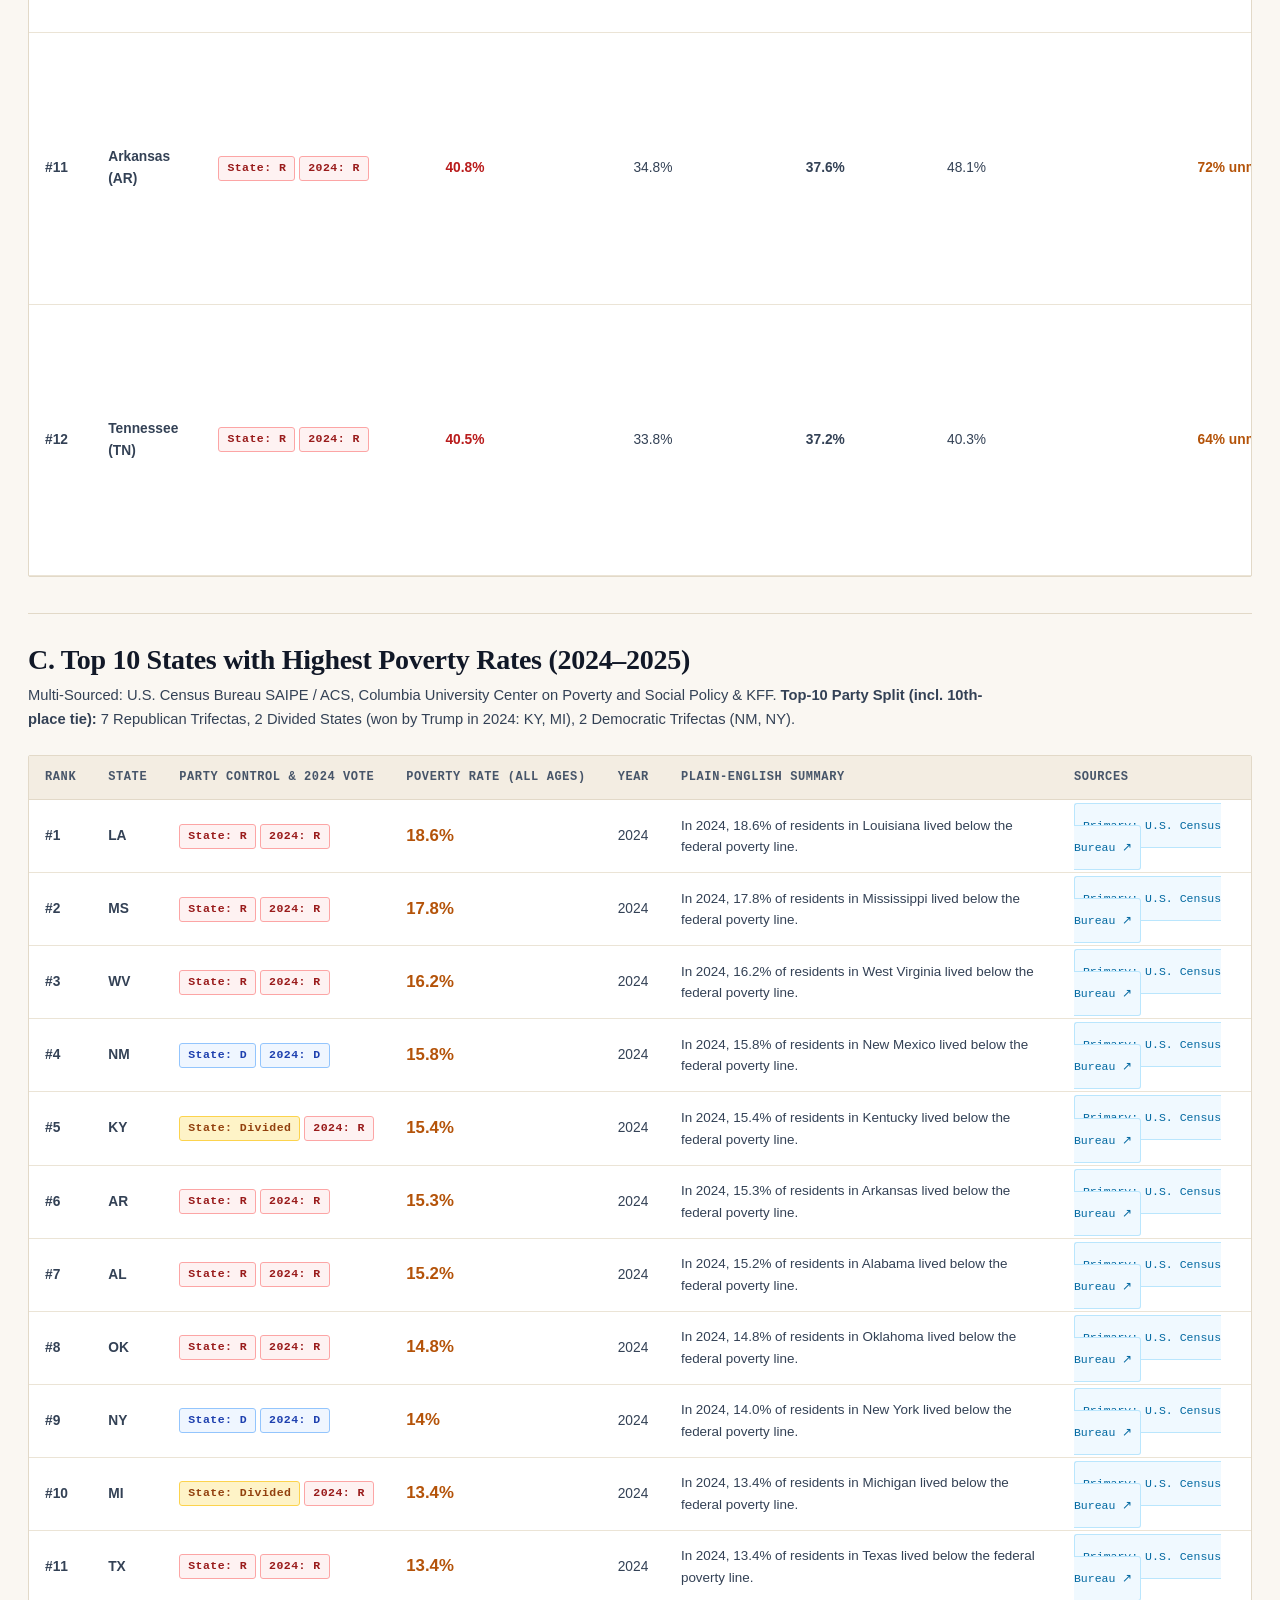
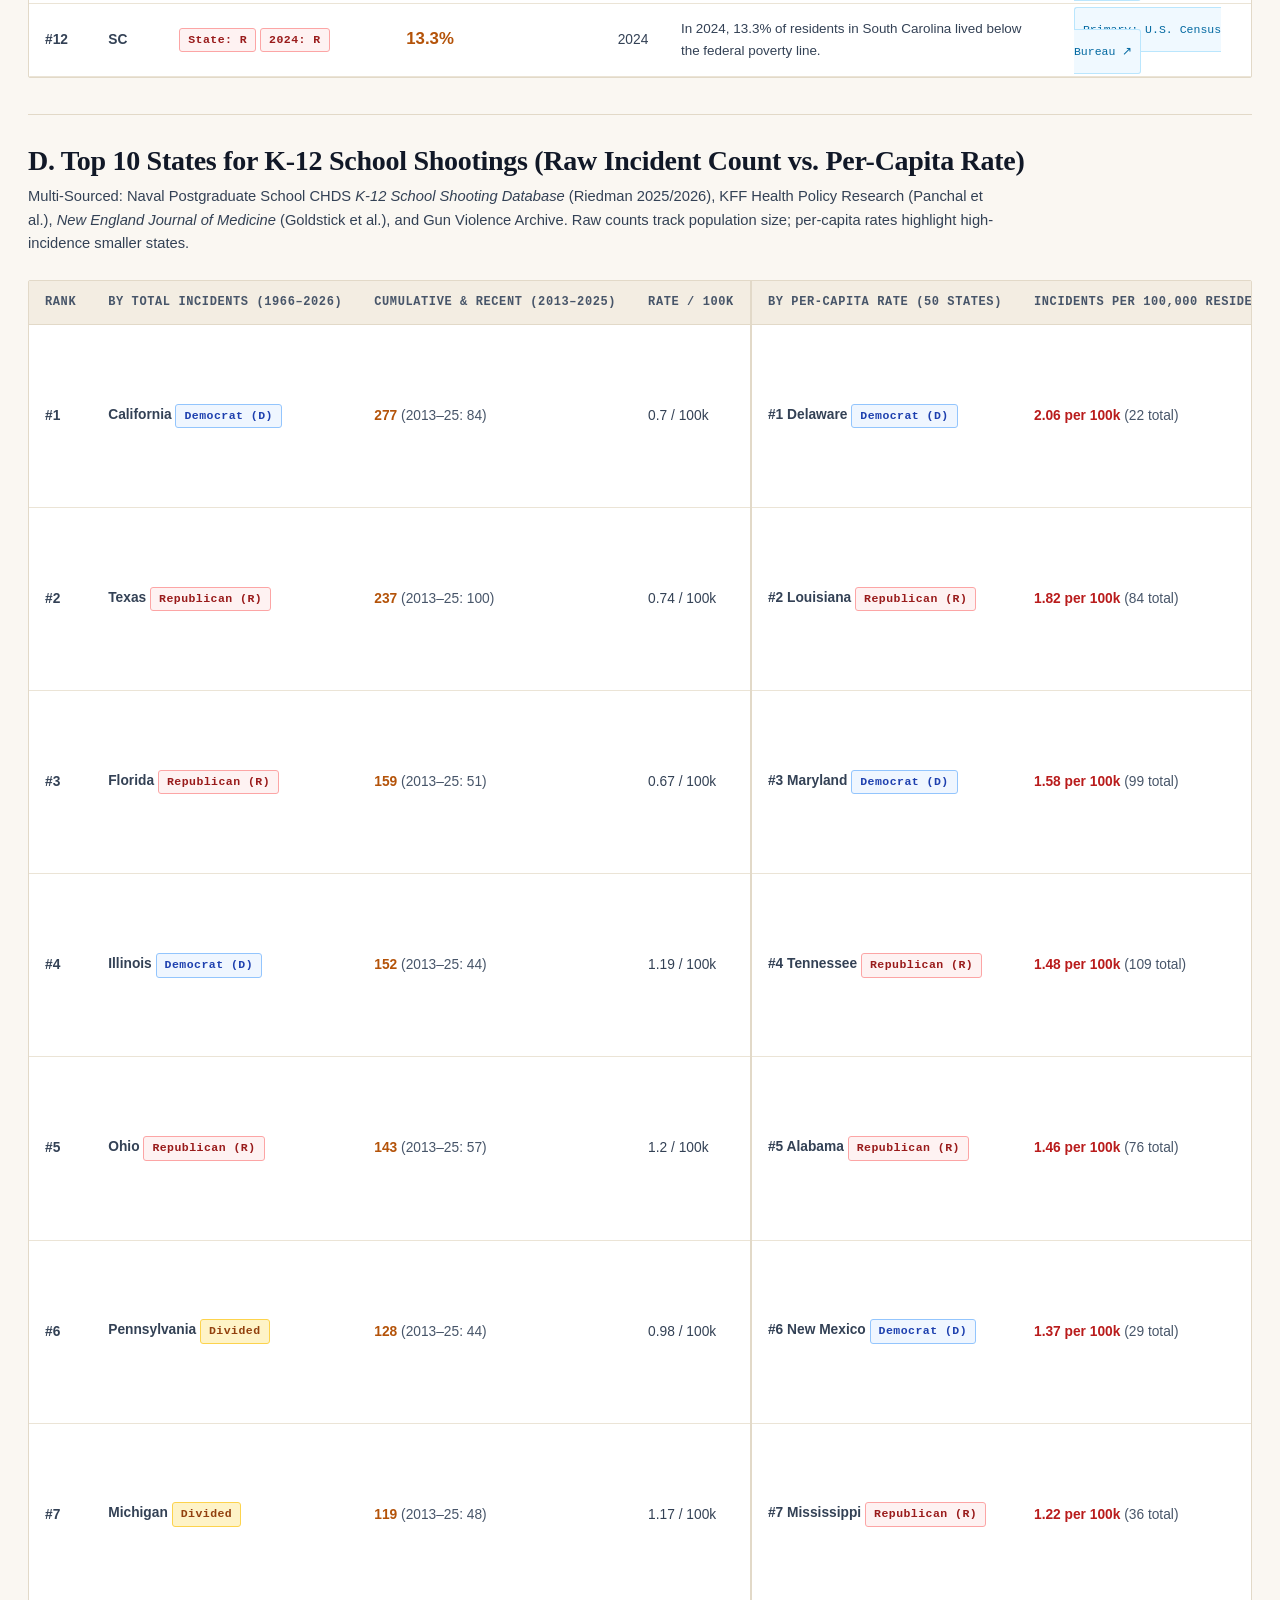
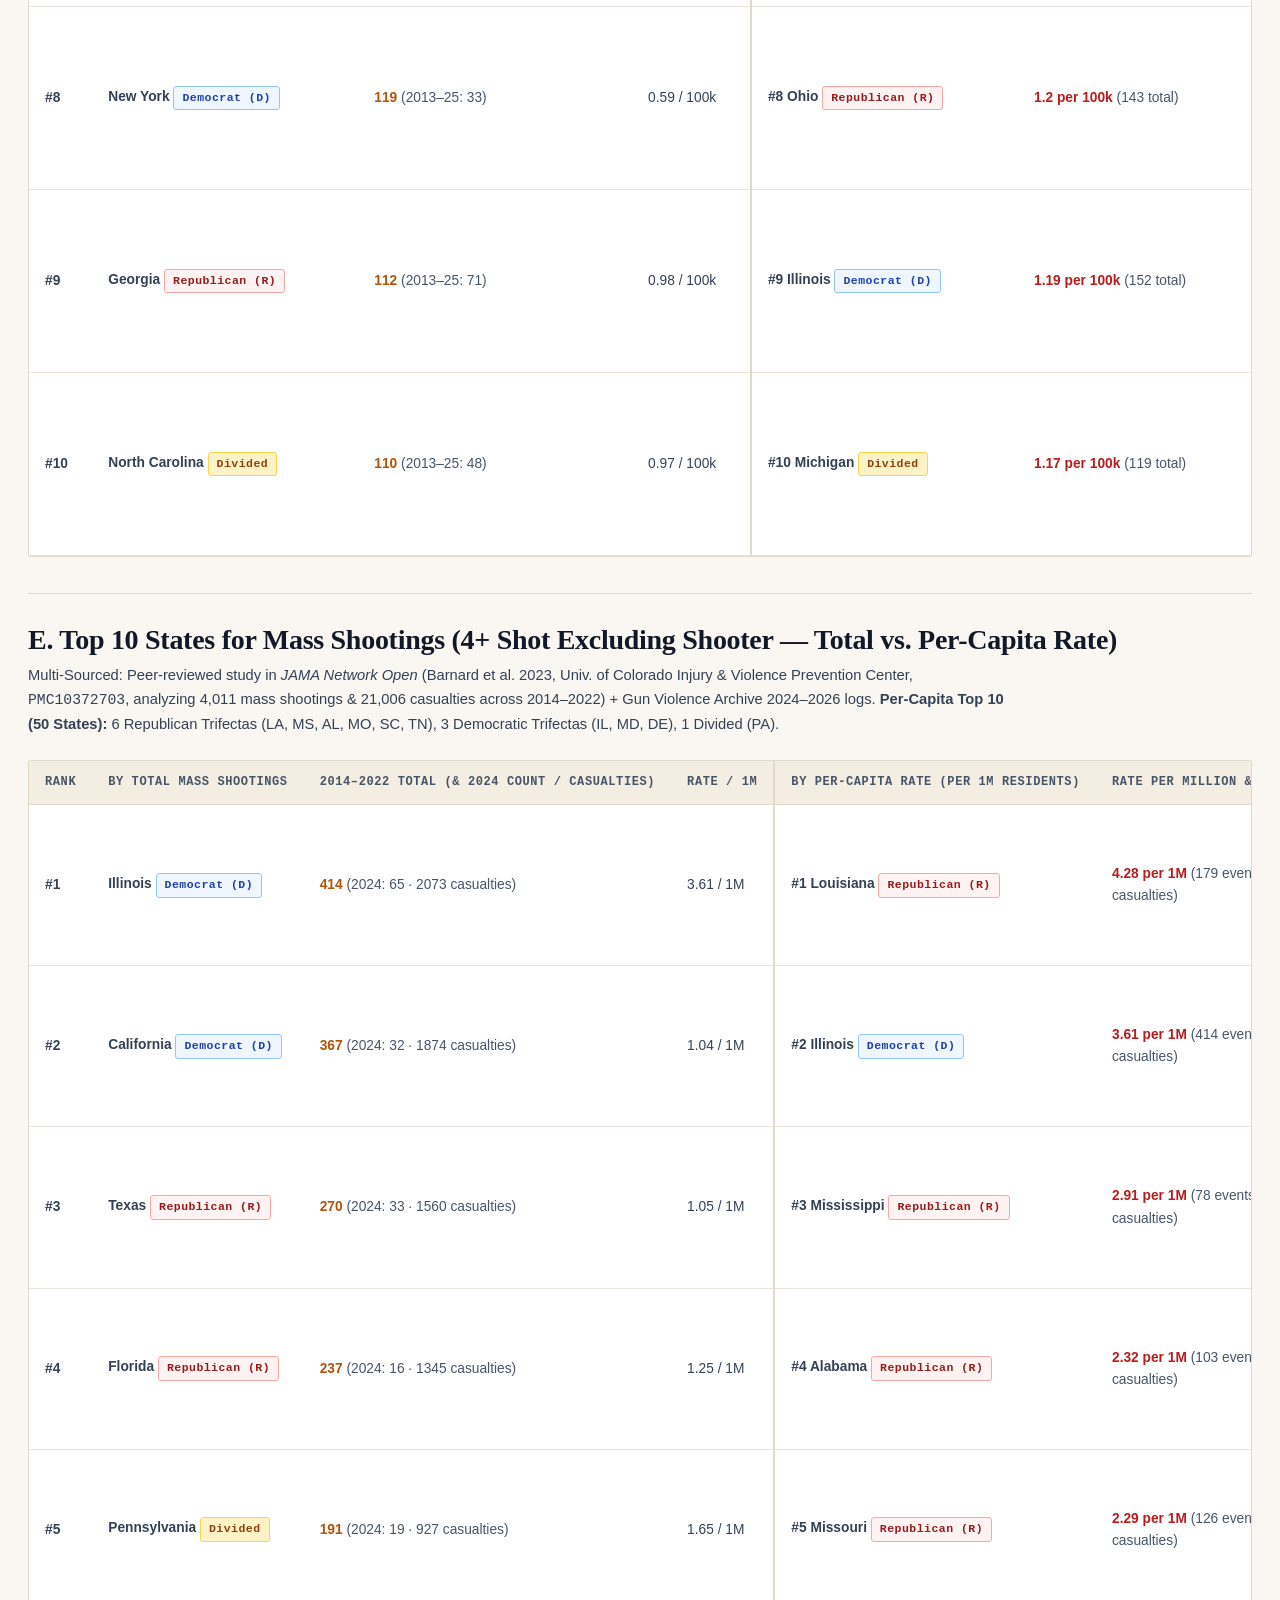
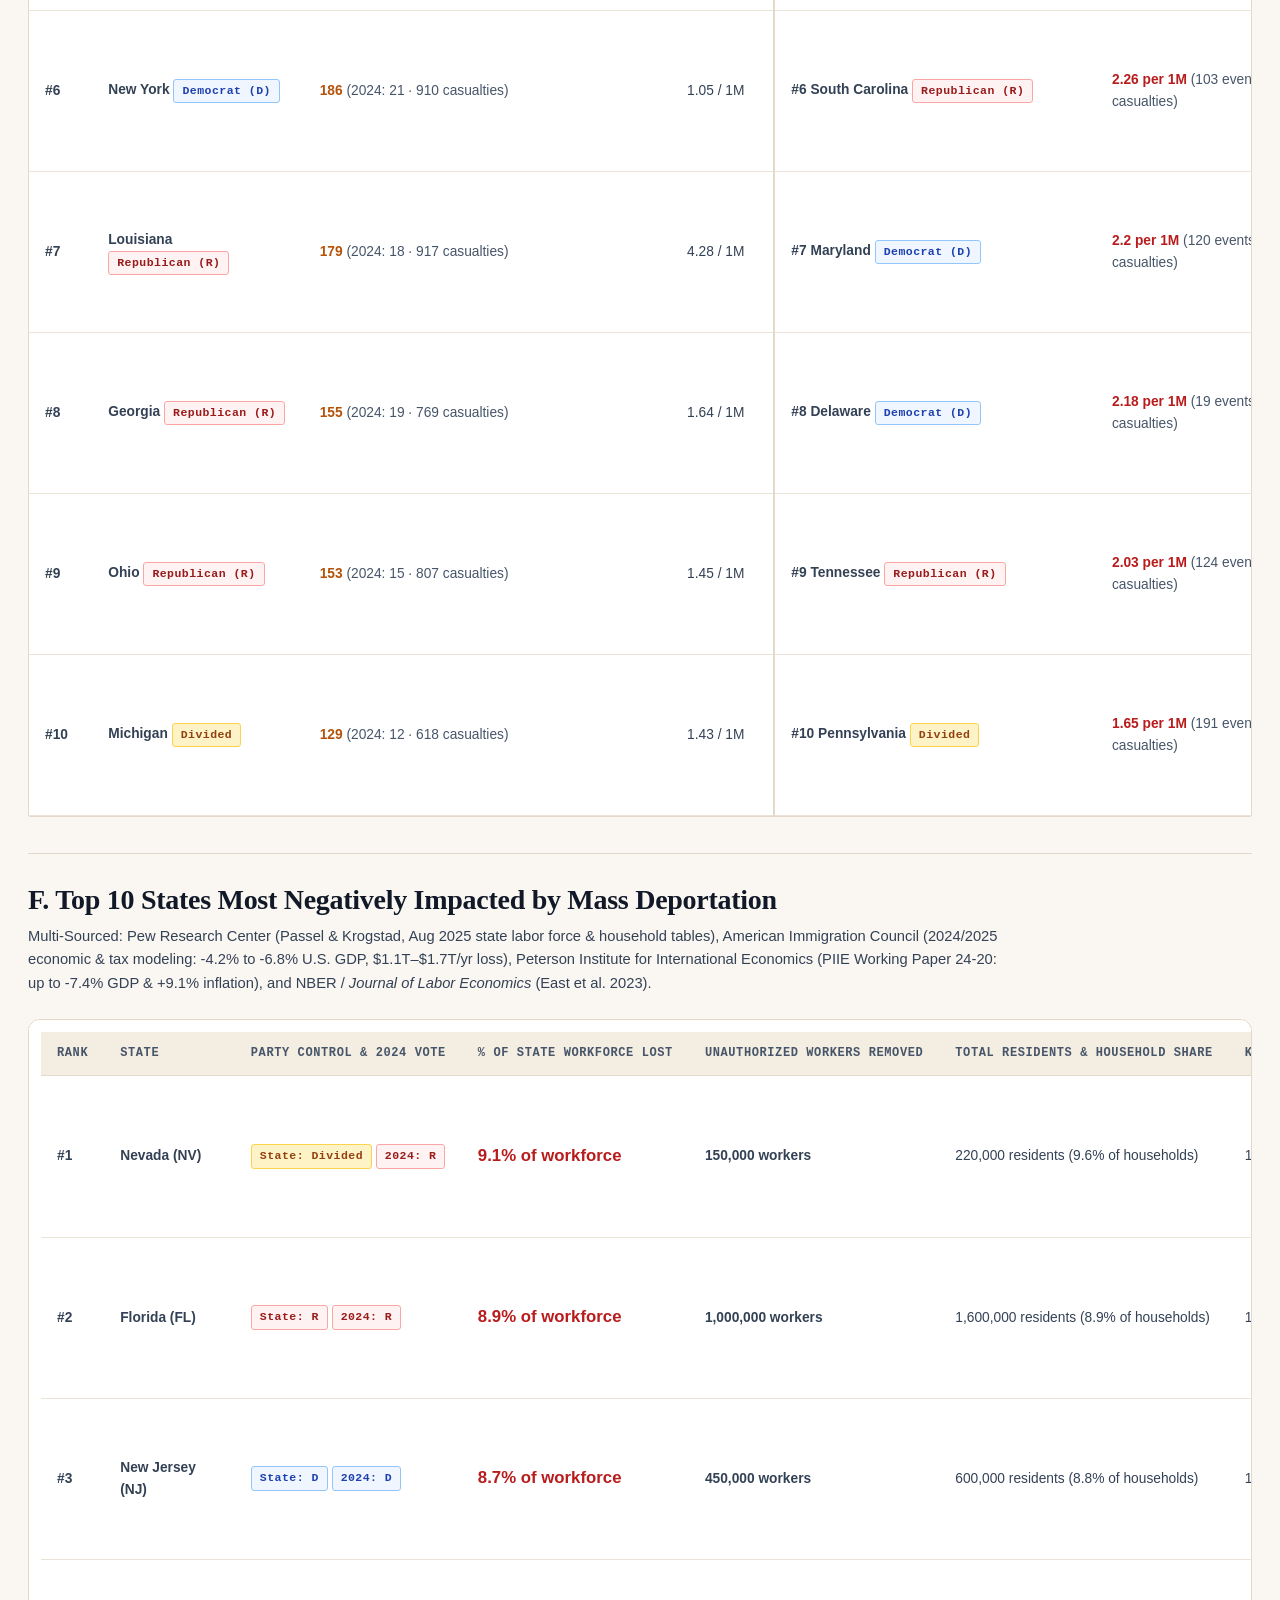
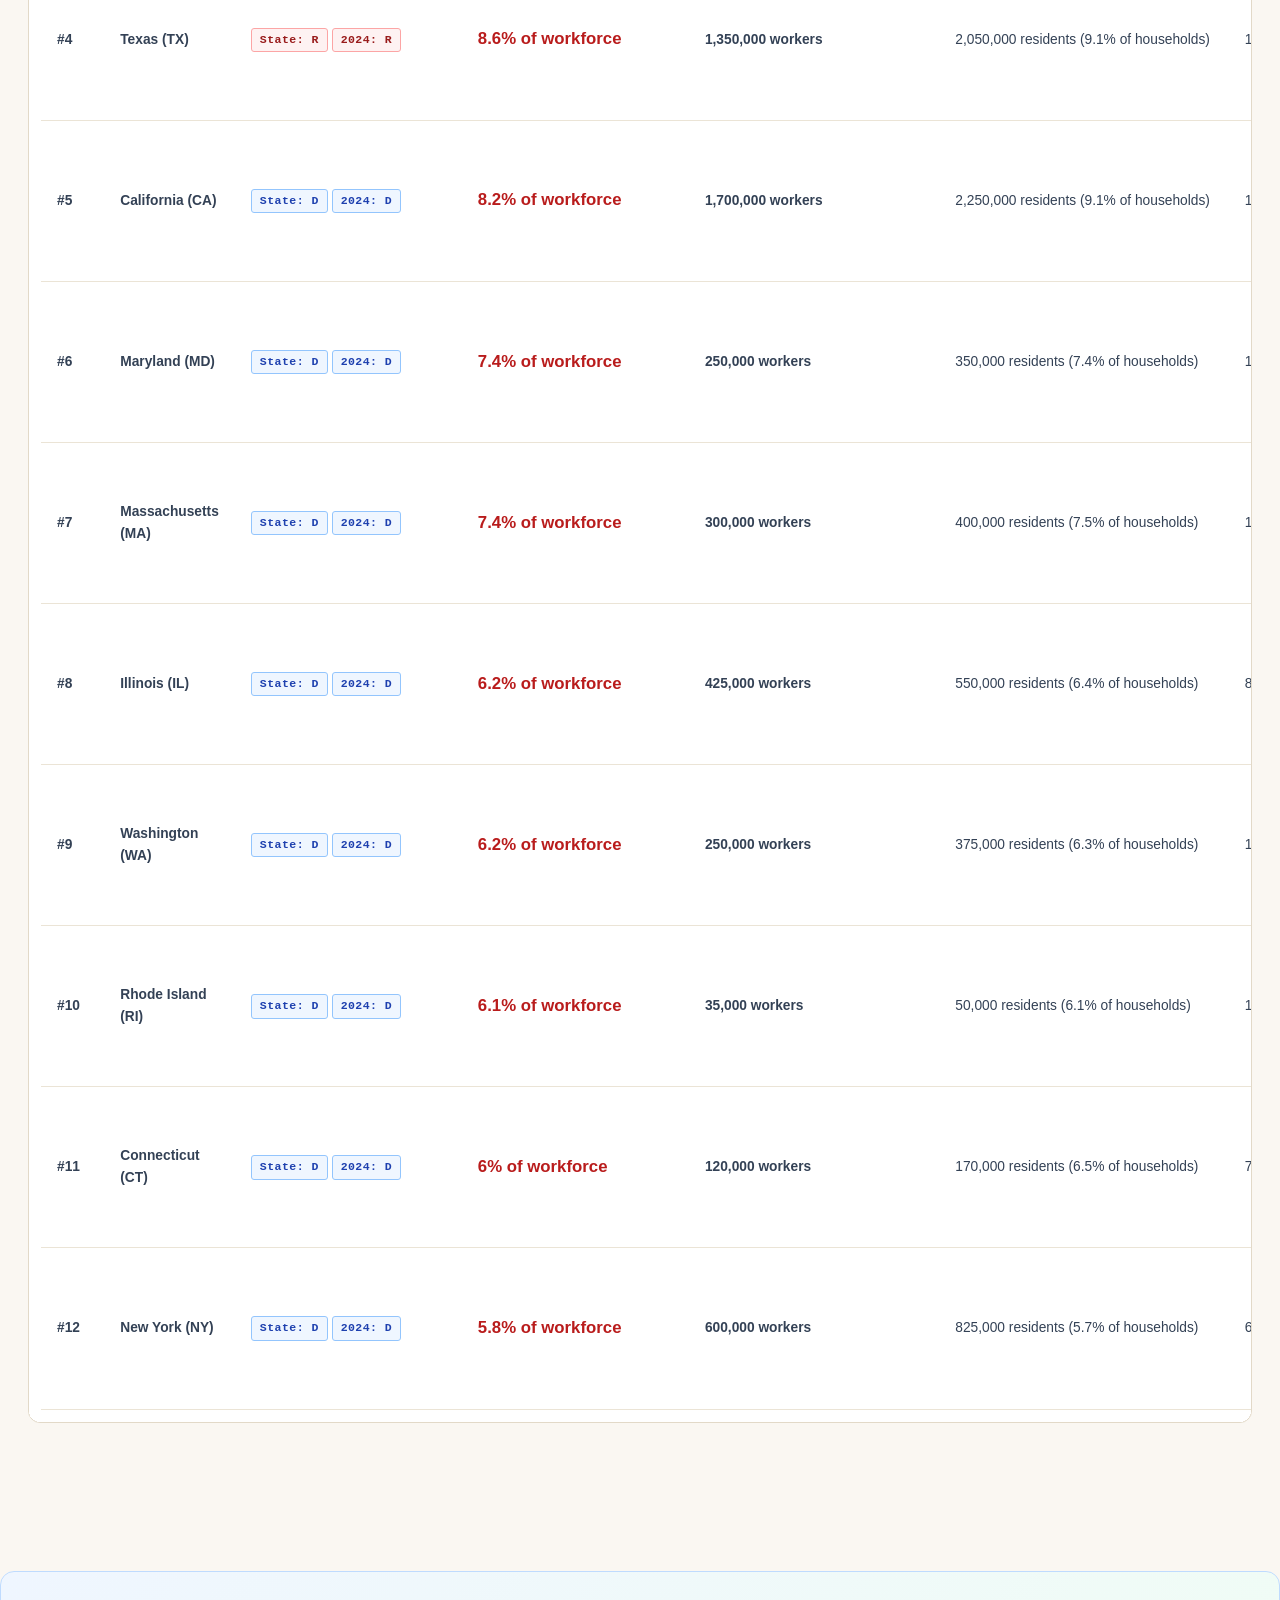
==== commit 89149be4: "Security: add CSP + referrer policy meta (inline scripts/styles allowed; no eval in any shipped JS)" ====
--- a/index.html
+++ b/index.html
@@ -1,1315 +1,1321 @@
-<!DOCTYPE html>
-<html lang="en">
-<head>
-  <meta charset="UTF-8">
-  <meta name="viewport" content="width=device-width, initial-scale=1.0">
-  <title>Political Payola — Verified Multi-Source Civic Atlas (1981–2026)</title>
-  <meta name="description" content="5,321 verified civic, medical, academic, and legislative records (1981–2026): presidential vacations, 119th Congress 539-member photo wall, 50-state rankings across 25+ peer-reviewed metrics, 36 landmark laws, formal scandals, and union PACs.">
-  <link rel="canonical" href="https://politicalpayola.com/">
-  <link rel="alternate" hreflang="en" href="https://politicalpayola.com/">
-  <link rel="alternate" hreflang="es" href="https://politicalpayola.com/?lang=es">
-  <link rel="modelcontext" href="/api/tools.json">
-  <meta property="og:type" content="website">
-  <meta property="og:site_name" content="Political Payola">
-  <meta property="og:title" content="Political Payola — Verified Multi-Source Civic Atlas (1981–2026)">
-  <meta property="og:description" content="No Spin. Multi-Sourced Scientific, Medical &amp; Academic Proof: 5,321 verified records across 27 modules, 539 Congressional portraits, 50-state rankings, and 36 landmark federal laws.">
-  <meta property="og:url" content="https://politicalpayola.com/">
-  <meta property="og:image" content="https://politicalpayola.com/assets/congress_photo_comparison.png">
-  <meta name="twitter:card" content="summary_large_image">
-  <meta name="twitter:title" content="Political Payola — Verified Multi-Source Civic Atlas (1981–2026)">
-  <meta name="twitter:description" content="5,321 verified records cross-referencing JAMA, NEJM, AJPM, Pew Research, KFF, NBER, PIIE, and Rutgers CAWP.">
-  <meta name="twitter:image" content="https://politicalpayola.com/assets/congress_photo_comparison.png">
-  <script type="application/ld+json">
-  {
-    "@context": "https://schema.org",
-    "@type": "Dataset",
-    "name": "Political Payola — Verified Multi-Source Civic Atlas (1981–2026)",
-    "url": "https://politicalpayola.com/",
-    "version": "2.4.0",
-    "license": "https://creativecommons.org/licenses/by/4.0/",
-    "isAccessibleForFree": true,
-    "description": "Multi-sourced nonpartisan civic, medical, academic, and legislative dataset (5,321 verified records across 27 modules) covering modern U.S. presidents (1981–2026), all 539 members of the 119th Congress, 50-state empirical rankings, 36 landmark federal laws, 142-case Federal & State Political Corruption Catalog (1980–2026), Southern & Rural Colorado equity metrics, and top-20 labor/police/teacher unions.",
-    "inLanguage": ["en", "es"],
-    "temporalCoverage": "1981/2026",
-    "spatialCoverage": {
-      "@type": "Place",
-      "name": "United States (All 50 States, District of Columbia & Southern Colorado Focus)"
-    },
-    "creator": {
-      "@type": "Organization",
-      "name": "Political Payola Civic Transparency Project",
-      "url": "https://politicalpayola.com/",
-      "location": "Pueblo, Colorado, USA"
-    },
-    "measurementTechnique": "Equal-standard quantitative cross-tabulation of official federal filings (FEC.gov, Congress.gov, CBO, CDC, BLS, Census SAIPE) and peer-reviewed journals (JAMA Network Open, NEJM, AJPM, KFF, Pew Research, NBER).",
-    "distribution": [
-      {
-        "@type": "DataDownload",
-        "encodingFormat": "application/json",
-        "contentUrl": "https://politicalpayola.com/api/tools.json"
-      },
-      {
-        "@type": "DataDownload",
-        "encodingFormat": "text/markdown",
-        "contentUrl": "https://politicalpayola.com/METHODOLOGY.md"
-      }
-    ]
-  }
-  </script>
-  <link rel="manifest" href="manifest.json">
-  <link rel="preconnect" href="https://fonts.googleapis.com">
-  <link rel="preconnect" href="https://fonts.gstatic.com" crossorigin>
-  <link href="https://fonts.googleapis.com/css2?family=Newsreader:ital,opsz,wght@0,6..72,400;0,6..72,500;0,6..72,600;0,6..72,700;1,6..72,400;1,6..72,600&family=Plus+Jakarta+Sans:wght@400;500;600;700;800&family=JetBrains+Mono:wght@400;500;600&display=swap" rel="stylesheet">
-  <link rel="stylesheet" href="styles.css?v=20261112a">
-</head>
-<body>
-  <!-- PROPUBLICA / BLOOMBERG EDITORIAL MASTHEAD -->
-  <header class="topbar">
-    <div class="topbar-inner">
-      <div class="brand">
-        <span class="brand-wordmark">Political Payola</span>
-        <div class="brand-meta">
-          <h1>Verified Multi-Source Civic Atlas</h1>
-          <div class="brand-sub">Nonpartisan Empirical Public Intelligence · 1981–2026</div>
-        </div>
-      </div>
-      <div class="topbar-right">
-        <div class="search-wrap">
-          <svg class="search-icon" width="16" height="16" viewBox="0 0 24 24" fill="none" stroke="currentColor" stroke-width="2"><circle cx="11" cy="11" r="8"></circle><path d="m21 21-4.3-4.3"></path></svg>
-          <input id="global-search" class="search-input" type="search" placeholder="Search 5,321 records (Medicaid, PACs, laws)...">
-        </div>
-        <div class="lang-switch-inline">
-          <a class="lang-btn active" href="/" data-lang="en" aria-label="Switch to English">EN</a>
-          <span class="lang-sep">|</span>
-          <a class="lang-btn" href="/?lang=es" data-lang="es" aria-label="Cambiar a Español">ES</a>
-        </div>
-        <button id="a11y-toggle" type="button" class="a11y-btn" aria-pressed="false" title="Toggle WCAG 2.1 AA Large-Print & High-Contrast Reader Mode" onclick="document.body.classList.toggle('a11y-large-contrast');var on=document.body.classList.contains('a11y-large-contrast');this.setAttribute('aria-pressed',on?'true':'false');try{localStorage.setItem('pp_a11y',on?'1':'0');}catch(e){}">Aa+ Accessible View</button>
-        <a href="/METHODOLOGY.md" target="_blank" rel="noopener" class="charter-pill" title="Read our INN Nonpartisan Editorial Independence Charter & Equal-Standard Methodology">✓ Nonpartisan Charter</a>
-      </div>
-    </div>
-    <!-- SINGLE-ROW EDITORIAL SUB-NAV -->
-    <nav class="nav-tabs">
-      <button class="tab-btn active" data-tab="spotlight">Spotlight &amp; State Top 10s</button>
-      <button class="tab-btn" data-tab="laws">Family Bills &amp; Landmark Laws</button>
-      <button class="tab-btn" data-tab="congress">U.S. Demographics &amp; Congress</button>
-      <button class="tab-btn" data-tab="states">50 States Data Explorer</button>
-      <button class="tab-btn" data-tab="scandals">Corruption Archive, PAC Money &amp; Scandals</button>
-      <button class="tab-btn" data-tab="media" style="color:#0369a1;font-weight:800">📰 Top 21 News Outlets &amp; Bias Radar</button>
-      <button class="tab-btn" data-tab="pro" style="color:var(--gold);font-weight:800">★ Pro Data, API &amp; Dossiers</button>
-    </nav>
-  </header>
-
-  <main class="container">
-    <!-- CIVIC TOOLS STRIP -->
-    <nav class="tool-strip" aria-label="Civic tools">
-      <a href="/legislation_lens.html" class="tool-card">
-        <b>📷 Legislation Lens</b>
-        <span>Point your camera at any bill — get a direct plain-English breakdown of what it does and who it affects.</span>
-      </a>
-      <a href="/healthcare_compare.html" class="tool-card">
-        <b>🩺 What America buys for its health dollars</b>
-        <span>U.S. vs. 20 peer nations — spending, life expectancy and out-of-pocket cost, sourced to the World Bank.</span>
-      </a>
-      <a href="/state-money-portals.html" class="tool-card">
-        <b>🏛️ Follow the money in your state</b>
-        <span>26 official state campaign-finance portals, every link verified live, plus the 2026 race calendar.</span>
-      </a>
-      <a href="/scotus-ledger.html" class="tool-card" style="border-color:#9e2a2b;background:linear-gradient(135deg,#fffdf8,#fdeeee);">
-        <b>⚖️ Supreme Court People's Ledger (1789–2026)</b>
-        <span>Side-by-side Helped vs. Harmed rulings across 237 years — lives saved/lost &amp; dollars in 2024 USD.</span>
-      </a>
-    </nav>
-    <style>
-      .tool-strip{display:grid;grid-template-columns:repeat(auto-fit,minmax(260px,1fr));gap:12px;margin-bottom:20px}
-      .tool-card{display:block;background:linear-gradient(135deg,#fffdf8,#fdf3e4);border:1px solid #e8dcc8;border-radius:12px;padding:13px 15px;text-decoration:none;color:#2c2416;box-shadow:0 2px 10px rgba(0,0,0,.05)}
-      .tool-card:hover{border-color:var(--gold);transform:translateY(-1px)}
-      .tool-card b{display:block;font-size:.98rem;margin-bottom:.25rem}
-      .tool-card span{font-size:.85rem;color:#5d4b2c;line-height:1.45}
-    </style>
-    <div id="global-search-results" style="display:none;margin-bottom:24px;padding:18px;background:#fffdf9;border:2px solid var(--gold);border-radius:12px;box-shadow:0 12px 28px rgba(17,24,39,0.08)"></div>
-
-    <section class="hero-banner">
-      <div class="hero-content">
-        <div class="hero-kicker">INVESTIGATIVE CIVIC LEDGER · 1981 TO PRESENT</div>
-        <h2>Money in politics. Laws on the table. Votes on the record.</h2>
-        <p>Every statistic cross-references peer-reviewed journals (<em>JAMA Network Open</em>, <em>NEJM</em>, <em>AJPM</em>, <em>Presidential Studies Quarterly</em>, <em>Journal of Labor Economics</em>) and nonpartisan research institutions (Pew, KFF, NBER, PIIE, CHDS, Rutgers CAWP, Brown Costs of War) alongside official roll-call records.</p>
-      </div>
-      <div class="stat-pills">
-        <div class="stat-pill"><div class="num">5,321</div><div class="lbl">Verified records</div></div>
-        <div class="stat-pill"><div class="num">27</div><div class="lbl">Validated modules</div></div>
-        <div class="stat-pill"><div class="num">539</div><div class="lbl">Lawmaker portraits</div></div>
-        <div class="stat-pill"><div class="num">Top 21</div><div class="lbl">News Outlets Scraped</div></div>
-      </div>
-    </section>
-
-        <!-- TODAY'S SPOTLIGHT -->
-    <div class="spotlight-banner" style="margin:1.25rem 0;background:linear-gradient(135deg,#fffbeb,#fef3c7);border:1.5px solid #d97706;border-radius:14px;padding:1.1rem 1.4rem;display:flex;gap:1rem;align-items:center;flex-wrap:wrap">
-      <div style="font-size:2.2rem">⚖️</div>
-      <div style="flex:1">
-        <h3 style="margin:0 0 0.25rem;font-size:1.08rem;font-weight:800;color:#78350f">New Investigative Release — The Supreme Court People's Ledger (1789–2026) &amp; 120th Congress Money Watch</h3>
-        <p style="margin:0;font-size:0.9rem;line-height:1.5;color:#1e293b">Compare 237 years of U.S. Supreme Court rulings side-by-side (56% harmed vs. 44% helped across top 200 landmarks, in 2024 USD) in our <a href="/scotus-ledger.html" style="font-weight:700;color:#9e2a2b;text-decoration:underline">Supreme Court People's Ledger →</a>, audit post-midterm PAC payouts in the <a href="#panel-scandals" onclick="document.querySelector('[data-tab=scandals]').click()" style="font-weight:700;color:#1d4ed8">Corruption &amp; PAC Archive →</a>, or inspect <a href="/top20-bills.html" style="font-weight:700;color:#1d4ed8">Top 20 Laws →</a></p>
-      </div>
-    </div>
-
-    <!-- PROPUBLICA-CALIBER FEATURED QUICK-ACTION TILES -->
-    <div class="quick-jump-bar" id="quick-jump-bar">
-      <button class="jump-btn" data-goto-tab="media" data-goto-id="media-bias-top" style="border-color:rgba(3,105,161,0.45);background:linear-gradient(135deg,#f0f9ff 0%,#fffbeb 52%,#fef2f2 100%)">
-        <div class="jb-kicker" style="color:#0369a1">TOP 21 NEWS OUTLETS · LIVE OUTPUT &amp; BIAS RADAR</div>
-        <div class="jb-title" style="color:#111827">Which Way Does Your News Outlet Lean? (Left vs. Center vs. Right) ➔</div>
-        <div class="jb-sub" style="color:#334155">Fox News, MSNBC, ABC, NBC, CBS, Reuters, AP, BBC, Al Jazeera, NYT, WSJ &amp; 9 more — live scraped headlines + plain-English voter-impact translation.</div>
-      </button>
-      <button class="jump-btn" data-goto-tab="scandals" data-goto-id="corruption-catalog-top" style="border-color:rgba(220,38,38,0.45);background:linear-gradient(135deg,#fef2f2 0%,#eff6ff 100%)">
-        <div class="jb-kicker" style="color:#b91c1c">FEDERAL &amp; STATE CORRUPTION ARCHIVE · 1980–2026</div>
-        <div class="jb-title" style="color:#111827">Senators &amp; Congressmen Indicted, Arrested &amp; Convicted ➔</div>
-        <div class="jb-sub" style="color:#334155">177 verified Democrat &amp; Republican cases separated by party, year, chamber &amp; crime (bribery, campaign finance, sexual misconduct) with clickable newspaper clippings.</div>
-      </button>
-      <button class="jump-btn" data-goto-tab="laws" data-goto-id="family-bills-top">
-        <div class="jb-kicker">KITCHEN-TABLE ECONOMICS · 119TH CONGRESS &amp; HISTORICAL</div>
-        <div class="jb-title">Bills Reshaping American Family Costs ➔</div>
-        <div class="jb-sub">Track active 2025–2026 bills and landmark laws that directly impact your paycheck, health insurance, overdraft fees, and grocery budgets.</div>
-      </button>
-      <button class="jump-btn" data-goto-tab="scandals" data-goto-id="top25-pac-top">
-        <div class="jb-kicker">OFFICIAL FEC 2024–2026 CYCLE FILINGS</div>
-        <div class="jb-title">Top 25 PAC &amp; Corporate Money Recipients ➔</div>
-        <div class="jb-sub">Ranked highest-to-lowest with verified FEC committee IDs, party affiliation, and exact percentage of total campaign funds.</div>
-      </button>
-      <a href="/top20-scotus.html" class="jump-btn" style="text-decoration:none;border-color:rgba(124,58,237,0.45);background:linear-gradient(135deg,#f5f3ff 0%,#ecfdf5 100%);display:block">
-        <div class="jb-kicker" style="color:#7c3aed">TOP 20 SCOTUS DECISIONS · 1987–2022</div>
-        <div class="jb-title" style="color:#111827">Landmark Supreme Court Rulings That Changed Your Rights ➔</div>
-        <div class="jb-sub" style="color:#334155">Every justice vote tracked with appointing president. 20 cases across campaign finance, civil rights, criminal justice, and corporate power — with dual-sourced impact metrics.</div>
-      </a>
-    </div>
-
-
-    <!-- PANEL 1: SPOTLIGHT RANKINGS & PRESIDENTIAL VACATIONS -->
-    <section id="panel-spotlight" class="section-panel active">
-      <div class="section-head">
-        <div>
-          <h2>A. Modern Presidents (Reagan to Now): Vacation &amp; Personal Days Away Per Term</h2>
-          <p>Showing BOTH narrow vacation/personal-residence days (excl. Camp David) AND total days away (incl. Camp David, weekend homes &amp; personal resorts) so neither party can cherry-pick definitions.</p>
-        </div>
-      </div>
-      <div class="data-table-wrap">
-        <table class="data-table">
-          <thead>
-            <tr>
-              <th>#</th>
-              <th>President &amp; Party</th>
-              <th>Term &amp; Years</th>
-              <th>Vacation / Personal Residence Days (Excl. Camp David)</th>
-              <th>Total Days Away (Incl. Camp David / Home Weekends)</th>
-              <th>Camp David</th>
-              <th>Primary Retreats / Properties</th>
-              <th>Multi-Source Verification</th>
-            </tr>
-          </thead>
-          <tbody id="pres-vac-tbody"></tbody>
-        </table>
-      </div>
-      <div id="pres-vac-cards" class="grid-3" style="margin-bottom:36px"></div>
-
-      <div class="section-head">
-        <div>
-          <h2>B. Top 10 States with Highest Domestic Violence (Intimate Partner Violence) Rates</h2>
-          <p>Multi-Sourced: <em>American Journal of Preventive Medicine</em> (Merrick et al.), UCLA Center for Health Policy Research, CDC NISVS State Reports (2010–2012 &amp; 2016/2017–2024 cohorts), World Population Review &amp; NCADV / Break the Cycle Shelter Audit. <strong>Top-10 Party Split:</strong> 6 Republican Trifectas, 3 Divided States (won by Trump in 2024), 2 Democratic Trifectas.</p>
-        </div>
-      </div>
-      <div class="data-table-wrap">
-        <table class="data-table">
-          <thead>
-            <tr>
-              <th>Rank</th>
-              <th>State</th>
-              <th>Party Control &amp; 2024 Vote</th>
-              <th>Women Lifetime IPV %</th>
-              <th>Men Lifetime IPV %</th>
-              <th>Combined IPV %</th>
-              <th>NISVS 2016/17 Cohort (Women)</th>
-              <th>Unmet Daily Shelter Requests</th>
-              <th>Sources</th>
-            </tr>
-          </thead>
-          <tbody id="table-dv"></tbody>
-        </table>
-      </div>
-
-      <div class="section-head">
-        <div>
-          <h2>C. Top 10 States with Highest Poverty Rates (2024–2025)</h2>
-          <p>Multi-Sourced: U.S. Census Bureau SAIPE / ACS, Columbia University Center on Poverty and Social Policy &amp; KFF. <strong>Top-10 Party Split (incl. 10th-place tie):</strong> 7 Republican Trifectas, 2 Divided States (won by Trump in 2024: KY, MI), 2 Democratic Trifectas (NM, NY).</p>
-        </div>
-      </div>
-      <div class="data-table-wrap">
-        <table class="data-table">
-          <thead>
-            <tr>
-              <th>Rank</th>
-              <th>State</th>
-              <th>Party Control &amp; 2024 Vote</th>
-              <th>Poverty Rate (All Ages)</th>
-              <th>Year</th>
-              <th>Plain-English Summary</th>
-              <th>Sources</th>
-            </tr>
-          </thead>
-          <tbody id="table-poverty"></tbody>
-        </table>
-      </div>
-
-      <div class="section-head">
-        <div>
-          <h2>D. Top 10 States for K-12 School Shootings (Raw Incident Count vs. Per-Capita Rate)</h2>
-          <p>Multi-Sourced: Naval Postgraduate School CHDS <em>K-12 School Shooting Database</em> (Riedman 2025/2026), KFF Health Policy Research (Panchal et al.), <em>New England Journal of Medicine</em> (Goldstick et al.), and Gun Violence Archive. Raw counts track population size; per-capita rates highlight high-incidence smaller states.</p>
-        </div>
-      </div>
-      <div class="data-table-wrap">
-        <table class="data-table">
-          <thead>
-            <tr>
-              <th>Rank</th>
-              <th>By Total Incidents (1966–2026)</th>
-              <th>Cumulative &amp; Recent (2013–2025)</th>
-              <th>Rate / 100k</th>
-              <th style="border-left:2px solid var(--border)">By Per-Capita Rate (50 States)</th>
-              <th>Incidents per 100,000 Residents</th>
-              <th>Sources</th>
-            </tr>
-          </thead>
-          <tbody id="table-school-shootings"></tbody>
-        </table>
-      </div>
-
-      <div class="section-head">
-        <div>
-          <h2>E. Top 10 States for Mass Shootings (4+ Shot Excluding Shooter — Total vs. Per-Capita Rate)</h2>
-          <p>Multi-Sourced: Peer-reviewed study in <em>JAMA Network Open</em> (Barnard et al. 2023, Univ. of Colorado Injury &amp; Violence Prevention Center, <code>PMC10372703</code>, analyzing 4,011 mass shootings &amp; 21,006 casualties across 2014–2022) + Gun Violence Archive 2024–2026 logs. <strong>Per-Capita Top 10 (50 States):</strong> 6 Republican Trifectas (LA, MS, AL, MO, SC, TN), 3 Democratic Trifectas (IL, MD, DE), 1 Divided (PA).</p>
-        </div>
-      </div>
-      <div class="data-table-wrap">
-        <table class="data-table">
-          <thead>
-            <tr>
-              <th>Rank</th>
-              <th>By Total Mass Shootings</th>
-              <th>2014–2022 Total (&amp; 2024 Count / Casualties)</th>
-              <th>Rate / 1M</th>
-              <th style="border-left:2px solid var(--border)">By Per-Capita Rate (per 1M Residents)</th>
-              <th>Rate per Million &amp; Casualties</th>
-              <th>Sources</th>
-            </tr>
-          </thead>
-          <tbody id="table-mass-shootings"></tbody>
-        </table>
-      </div>
-
-      <div class="section-head">
-        <div>
-          <h2>F. Top 10 States Most Negatively Impacted by Mass Deportation</h2>
-          <p>Multi-Sourced: Pew Research Center (Passel &amp; Krogstad, Aug 2025 state labor force &amp; household tables), American Immigration Council (2024/2025 economic &amp; tax modeling: -4.2% to -6.8% U.S. GDP, $1.1T–$1.7T/yr loss), Peterson Institute for International Economics (PIIE Working Paper 24-20: up to -7.4% GDP &amp; +9.1% inflation), and NBER / <em>Journal of Labor Economics</em> (East et al. 2023).</p>
-        </div>
-      </div>
-      <div style="overflow-x:auto;margin-bottom:36px;background:var(--bg-card);border:1px solid var(--border);border-radius:12px;padding:12px">
-        <table class="data-table">
-          <thead>
-            <tr>
-              <th>Rank</th>
-              <th>State</th>
-              <th>Party Control &amp; 2024 Vote</th>
-              <th>% of State Workforce Lost</th>
-              <th>Unauthorized Workers Removed</th>
-              <th>Total Residents &amp; Household Share</th>
-              <th>K-12 Students Impacted</th>
-              <th>Hardest-Hit Industries</th>
-              <th>Sources</th>
-            </tr>
-          </thead>
-          <tbody id="table-deportation"></tbody>
-        </table>
-      </div>
-    </section>
-
-    <!-- PANEL 2: CONGRESS RACE & GENDER PHOTO COMPARISON -->
-    <section id="panel-congress" class="section-panel">
-      <div id="us-demographics-top" class="section-head">
-        <div>
-          <h2>A. U.S. Demographics &amp; How America Votes Since Reagan (1980–2024): Race, Gender &amp; Age</h2>
-          <p>Official U.S. Census Bureau population &amp; voter composition paired with Pew Research Center Validated Voters and National Exit Poll two-party splits (<span style="color:#ef4444;font-weight:700">Red = Republican %</span> · <span style="color:#3b82f6;font-weight:700">Blue = Democrat %</span>) across all 12 presidential elections from Ronald Reagan (1980) to 2024.</p>
-        </div>
-      </div>
-
-      <div class="grid-4" style="display:grid;grid-template-columns:repeat(auto-fit,minmax(220px,1fr));gap:12px;margin-bottom:18px">
-        <div class="card">
-          <div style="font-size:0.75rem;color:var(--gold);font-weight:700">NON-HISPANIC WHITE SHARE (1980 ➔ 2024)</div>
-          <div style="font-size:1.35rem;font-weight:800;margin:4px 0">79.6% ➔ 57.5% <span style="font-size:0.8rem;color:var(--muted)">of U.S. Pop</span></div>
-          <div style="font-size:0.82rem;color:#334155">Share of voters shifted from <strong>88% (1980)</strong> to <strong>71% (2024)</strong>. Voted <strong>56% R / 36% D</strong> in 1980 and <strong>57% R / 41% D</strong> in 2024.</div>
-        </div>
-        <div class="card">
-          <div style="font-size:0.75rem;color:var(--gold);font-weight:700">HISPANIC / LATINO SHARE (1980 ➔ 2024)</div>
-          <div style="font-size:1.35rem;font-weight:800;margin:4px 0">6.4% ➔ 19.5% <span style="font-size:0.8rem;color:var(--muted)">of U.S. Pop</span></div>
-          <div style="font-size:0.82rem;color:#334155">Share of voters grew 6× from <strong>2% (1980)</strong> to <strong>12% (2024)</strong>. Voted <strong>35% R / 56% D</strong> in 1980, <strong>28% R / 66% D</strong> in 2016, and surged to <strong>46% R / 52% D</strong> in 2024.</div>
-        </div>
-        <div class="card">
-          <div style="font-size:0.75rem;color:var(--gold);font-weight:700">BLACK AMERICANS &amp; ASIAN / MULTIRACIAL</div>
-          <div style="font-size:1.35rem;font-weight:800;margin:4px 0">12.1% Black · 10.9% Asian/Multi</div>
-          <div style="font-size:0.82rem;color:#334155">Black voters voted <strong>14% R / 83% D</strong> in 1980, <strong>4% R / 95% D</strong> in 2008, and <strong>15% R / 83% D</strong> in 2024. Asian voters shifted from <strong>55% R (1992)</strong> to <strong>39% R / 58% D (2024)</strong>.</div>
-        </div>
-        <div class="card">
-          <div style="font-size:0.75rem;color:var(--gold);font-weight:700">THE GENDER &amp; AGE GAP (1980 ➔ 2024)</div>
-          <div style="font-size:1.35rem;font-weight:800;margin:4px 0">Men 55% R · Women 53% D</div>
-          <div style="font-size:0.82rem;color:#334155">Men backed Reagan <strong>55% R / 36% D</strong> (1980) and Trump <strong>55% R / 43% D</strong> (2024). Young voters 18–29 swung from <strong>66% D (2008)</strong> to <strong>54% D / 43% R (2024)</strong>.</div>
-        </div>
-      </div>
-
-      <div class="filter-bar">
-        <select id="demo-year-filter" class="select-ctrl">
-          <option value="ALL">All 12 Presidential Elections (1980–2024)</option>
-          <option value="2024">2024 — Trump (R) vs. Harris (D)</option>
-          <option value="2020">2020 — Biden (D) vs. Trump (R)</option>
-          <option value="2016">2016 — Trump (R) vs. Clinton (D)</option>
-          <option value="2012">2012 — Obama (D) vs. Romney (R)</option>
-          <option value="2008">2008 — Obama (D) vs. McCain (R)</option>
-          <option value="2004">2004 — G.W. Bush (R) vs. Kerry (D)</option>
-          <option value="2000">2000 — G.W. Bush (R) vs. Gore (D)</option>
-          <option value="1996">1996 — Clinton (D) vs. Dole (R)</option>
-          <option value="1992">1992 — Clinton (D) vs. G.H.W. Bush (R)</option>
-          <option value="1988">1988 — G.H.W. Bush (R) vs. Dukakis (D)</option>
-          <option value="1984">1984 — Reagan (R) vs. Mondale (D)</option>
-          <option value="1980">1980 — Reagan (R) vs. Carter (D)</option>
-        </select>
-        <select id="demo-dim-filter" class="select-ctrl">
-          <option value="ALL">Show All Dimensions (Race + Gender + Age)</option>
-          <option value="RACE">By Race &amp; Ethnicity (White, Black, Hispanic, Asian)</option>
-          <option value="GENDER">By Gender (Men vs. Women)</option>
-          <option value="AGE">By Age Group (18–29, 30–44, 45–59, 60+)</option>
-        </select>
-      </div>
-
-      <div style="overflow-x:auto;margin-bottom:32px;background:var(--bg-card);border:1px solid var(--border);border-radius:12px;padding:12px">
-        <table class="data-table">
-          <thead>
-            <tr>
-              <th>Year &amp; Matchup</th>
-              <th>U.S. Pop &amp; Voter Racial Makeup</th>
-              <th id="th-demo-race">Vote by Race (R% vs. D%)</th>
-              <th id="th-demo-gender">Vote by Gender (Men / Women)</th>
-              <th id="th-demo-age">Vote by Age (18–29 / 30–44 / 45–59 / 60+)</th>
-            </tr>
-          </thead>
-          <tbody id="us-demographics-tbody"></tbody>
-        </table>
-      </div>
-
-      <!-- SECTION A2: U.S. MIDTERM ELECTION STATS, SEAT SHIFTS & DEMOGRAPHICS (1982–2026) -->
-      <div id="midterm-stats-top" class="section-head" style="margin-top:34px">
-        <div>
-          <h2>B. U.S. Midterm Election Stats (1982–2026): Who Won, Who Lost &amp; Full Demographic Breakdown</h2>
-          <p>Every U.S. midterm election from 1982 through November 2026 — tracking House, Senate, and Gubernatorial seat shifts, popular-vote margins, citizen turnout, and validated voter splits across <strong>Black, White, Hispanic, Asian, Male, Female, and Age (18–29, 30–44, 45–64, 65+)</strong> demographics. Sources: Clerk of the U.S. House, U.S. Senate Historical Office, Pew Research Center Validated Voters, U.S. Census CPS, and Roper Center Exit Poll Archives.</p>
-        </div>
-      </div>
-
-      <div class="grid-4" style="display:grid;grid-template-columns:repeat(auto-fit,minmax(220px,1fr));gap:12px;margin-bottom:18px">
-        <div class="card">
-          <div style="font-size:0.75rem;color:var(--gold);font-weight:800;letter-spacing:0.05em">LATEST MIDTERM · NOV 3, 2026</div>
-          <div style="font-size:1.28rem;font-weight:800;margin:4px 0;color:var(--dem)">House Flipped (+18 D) · Senate 52–48 R</div>
-          <div style="font-size:0.82rem;color:#334155">Democrats won the national House popular vote <strong>51.4% to 47.0% (+4.4%)</strong> to retake the House (232 D / 203 R), while Republicans held their Senate majority (52 R / 48 D).</div>
-        </div>
-        <div class="card">
-          <div style="font-size:0.75rem;color:var(--gold);font-weight:800;letter-spacing:0.05em">LARGEST WAVE SWINGS (1982–2026)</div>
-          <div style="font-size:1.28rem;font-weight:800;margin:4px 0">2010 (+63 R) · 1994 (+54 R) · 2018 (+41 D)</div>
-          <div style="font-size:0.82rem;color:#334155">The president's party lost House seats in <strong>10 of 12 midterms</strong> since 1982 (exceptions: <strong>1998 +5 D</strong> under Clinton and <strong>2002 +8 R</strong> post-9/11 under G.W. Bush).</div>
-        </div>
-        <div class="card">
-          <div style="font-size:0.75rem;color:var(--gold);font-weight:800;letter-spacing:0.05em">RACE &amp; ETHNICITY IN MIDTERMS</div>
-          <div style="font-size:1.28rem;font-weight:800;margin:4px 0">Black 88–93% D · White 51–60% R</div>
-          <div style="font-size:0.82rem;color:#334155">Black voters anchored Democratic midterm coalitions at <strong>88%–93% D</strong>; Hispanic voters ranged from <strong>57% D (2026) to 75% D (1982/86)</strong>; Asian voters shifted from <strong>54% R (1994) to 63%–77% D (2018–2026)</strong>.</div>
-        </div>
-        <div class="card">
-          <div style="font-size:0.75rem;color:var(--gold);font-weight:800;letter-spacing:0.05em">GENDER &amp; YOUTH TURNOUT SURGE</div>
-          <div style="font-size:1.28rem;font-weight:800;margin:4px 0">Women +14 D · Men +8 R (2026)</div>
-          <div style="font-size:0.82rem;color:#334155">Women backed Democrats in all 12 midterms since 1982 (peaking at <strong>59% D in 2018</strong> and <strong>56% D in 2026</strong>), while Men backed Republicans in 9 of 12 cycles (peaking at <strong>57% R in 1994 &amp; 2014</strong>).</div>
-        </div>
-      </div>
-
-      <div class="filter-bar">
-        <select id="midterm-year-filter" class="select-ctrl">
-          <option value="ALL">All 12 Midterm Elections (1982–2026)</option>
-          <option value="2026">2026 Midterm — Trump II (R): Dems Flip House (+18 D), GOP Holds Senate (52–48)</option>
-          <option value="2022">2022 Midterm — Biden (D): GOP Flips House (+9 R), Dems Expand Senate (51–49)</option>
-          <option value="2018">2018 Midterm — Trump I (R): Dems Flip House (+41 D), GOP Gains Senate (+2 R)</option>
-          <option value="2014">2014 Midterm — Obama (D): GOP Flips Senate (+9 R) &amp; Expands House (+13 R)</option>
-          <option value="2010">2010 Midterm — Obama (D): Tea Party Wave Flips House (+63 R)</option>
-          <option value="2006">2006 Midterm — G.W. Bush (R): Dems Flip Both House (+31 D) &amp; Senate (+6 D)</option>
-          <option value="2002">2002 Midterm — G.W. Bush (R): Post-9/11 GOP Flips Senate (+2 R) &amp; Gains House (+8 R)</option>
-          <option value="1998">1998 Midterm — Clinton (D): Dems Defy History (+5 D House Seats)</option>
-          <option value="1994">1994 Midterm — Clinton (D): Republican Revolution Flips House (+54 R) &amp; Senate (+8 R)</option>
-          <option value="1990">1990 Midterm — G.H.W. Bush (R): Dems Expand House (+8 D) &amp; Senate (+1 D)</option>
-          <option value="1986">1986 Midterm — Reagan (R): Dems Flip Senate (+8 D) &amp; Gain House (+5 D)</option>
-          <option value="1982">1982 Midterm — Reagan (R): Recession Wave (+26 D House Seats)</option>
-        </select>
-        <select id="midterm-winner-filter" class="select-ctrl">
-          <option value="ALL">All Midterm Waves (D + R)</option>
-          <option value="D">Democratic Wave / Net Gain Cycles</option>
-          <option value="R">Republican Wave / Net Gain Cycles</option>
-        </select>
-      </div>
-
-      <div style="overflow-x:auto;margin-bottom:24px;background:var(--bg-card);border:1px solid var(--border);border-radius:12px;padding:12px">
-        <table class="data-table">
-          <thead>
-            <tr>
-              <th>Midterm &amp; President</th>
-              <th>Who Won &amp; Seat Shifts (House · Senate · Gov)</th>
-              <th>Vote by Race (Black · White · Hispanic · Asian)</th>
-              <th>Vote by Gender (Male vs. Female)</th>
-              <th>Vote by Age &amp; Turnout</th>
-              <th>Verified Sources</th>
-            </tr>
-          </thead>
-          <tbody id="midterm-elections-tbody"></tbody>
-        </table>
-      </div>
-      <div id="midterm-elections-cards" class="grid-3" style="margin-bottom:34px"></div>
-
-      <div class="section-head" style="margin-top:28px">
-        <div>
-          <h2>C. 119th U.S. Congress (2025–2026): Racial &amp; Gender Photo Comparison</h2>
-          <p>High-resolution editorial infographic + live filterable photo wall of all 539 official portraits (Senators, House Representatives &amp; Delegates). Sources: Pew Research Center (2025), Rutgers CAWP, Brookings Vital Statistics, CRS Report R48535.</p>
-        </div>
-      </div>
-      <img class="mosaic-showcase" src="assets/congress_photo_comparison.png" alt="119th Congress Racial and Gender Photo Comparison">
-
-      <div class="filter-bar">
-        <select id="cong-chamber" class="select-ctrl">
-          <option value="ALL">All Chambers (Senate + House)</option>
-          <option value="Senate">U.S. Senate (100)</option>
-          <option value="House">U.S. House (439)</option>
-        </select>
-        <select id="cong-party" class="select-ctrl">
-          <option value="ALL">All Parties (R + D + I)</option>
-          <option value="D">Democrats (Blue)</option>
-          <option value="R">Republicans (Red)</option>
-          <option value="I">Independents</option>
-        </select>
-        <select id="cong-gender" class="select-ctrl">
-          <option value="ALL">All Genders (Women + Men)</option>
-          <option value="F">Women Lawmakers</option>
-          <option value="M">Men Lawmakers</option>
-        </select>
-        <input id="cong-search" class="search-input" style="max-width:260px" type="search" placeholder="Filter by name or 2-letter state...">
-        <div id="cong-filter-count" style="font-size:0.9rem"></div>
-      </div>
-      <div id="congress-photo-wall" class="member-grid"></div>
-    </section>
-
-    <!-- PANEL 3: ALL 50 STATES EXPLORER -->
-    <section id="panel-states" class="section-panel">
-      <div class="section-head">
-        <div>
-          <h2>Interactive 50-State Cartogram Map &amp; Top-10 State Issue Dossier</h2>
-          <p>Click any state on the U.S. map to inspect its plain-English Top 10 Ranked Issues side-by-side — or switch the active metric to color-code and number all 50 states instantly across 35 verified peer-reviewed &amp; federal indicators.</p>
-        </div>
-      </div>
-
-      <!-- Mode toggle -->
-      <div class="mode-bar" style="margin:1rem 0;display:flex;gap:8px;flex-wrap:wrap">
-        <button id="state-mode-map" class="active" onclick="document.getElementById('state-map-explorer-shell').style.display='';document.getElementById('state-cards-view').style.display='none';document.getElementById('state-table-wrap').style.display='none';this.classList.add('active');document.getElementById('state-mode-cards').classList.remove('active');document.getElementById('state-mode-table').classList.remove('active')">Interactive 50-State Map + State Top 10</button>
-        <button id="state-mode-cards" onclick="document.getElementById('state-map-explorer-shell').style.display='';document.getElementById('state-cards-view').style.display='grid';document.getElementById('state-table-wrap').style.display='none';this.classList.add('active');document.getElementById('state-mode-map').classList.remove('active');document.getElementById('state-mode-table').classList.remove('active')">Map + 50-State Card Grid</button>
-        <button id="state-mode-table" onclick="document.getElementById('state-map-explorer-shell').style.display='none';document.getElementById('state-cards-view').style.display='none';document.getElementById('state-table-wrap').style.display='';this.classList.add('active');document.getElementById('state-mode-map').classList.remove('active');document.getElementById('state-mode-cards').classList.remove('active')">Full 50-State Data Table</button>
-      </div>
-
-      <div class="filter-bar" style="align-items:center;justify-content:space-between">
-        <div style="display:flex;align-items:center;gap:10px;flex-wrap:wrap;flex:1">
-          <label for="state-metric-select"><strong>Map &amp; Ranking Metric:</strong></label>
-          <select id="state-metric-select" class="select-ctrl" style="min-width:290px"></select>
-        </div>
-        <div style="display:flex;align-items:center;gap:10px;flex-wrap:wrap">
-          <label for="state-focus-select"><strong>Highlighted State:</strong></label>
-          <select id="state-focus-select" class="select-ctrl" style="min-width:190px"></select>
-        </div>
-      </div>
-
-      <!-- INTERACTIVE 50-STATE MAP + RIGHT-HAND PLAIN-ENGLISH TOP-10 PANEL -->
-      <div id="state-map-explorer-shell" class="state-map-explorer-shell">
-        <div class="state-map-board-card">
-          <div class="state-map-board-head">
-            <div>
-              <div class="state-map-kicker">CLICK ANY STATE TILE · NUMBERS UPDATE LIVE BY SELECTED METRIC</div>
-              <h3 id="state-map-active-metric-title" style="margin:2px 0 0;font-size:1.12rem;color:#18130d">50-State Interactive Map</h3>
-            </div>
-            <div class="state-map-legend">
-              <span class="sml-pill sml-r">● Red Trifecta / GOP</span>
-              <span class="sml-pill sml-d">● Blue Trifecta / Dem</span>
-              <span class="sml-pill sml-s">● Split Control</span>
-            </div>
-          </div>
-          <div id="us-state-tile-map" class="us-state-tile-map" role="region" aria-label="Interactive 50-State U.S. Map"></div>
-          <div id="state-correlation-summary" style="margin-top:14px;padding:12px 16px;background:#fffdf9;border:1px solid var(--border);border-radius:10px"></div>
-        </div>
-
-        <aside id="state-spotlight-dossier" class="state-spotlight-dossier" aria-live="polite"></aside>
-      </div>
-
-      <!-- Card Dashboard -->
-      <div id="state-cards-view" style="display:grid;grid-template-columns:repeat(auto-fill,minmax(280px,1fr));gap:0.75rem;margin-top:18px" class="state-card-grid"></div>
-
-      <!-- Data Table -->
-      <div id="state-table-wrap" style="display:none;overflow-x:auto;background:var(--bg-card);border:1px solid var(--border);border-radius:12px;padding:12px">
-        <table class="data-table">
-          <thead>
-            <tr>
-              <th>Rank</th>
-              <th>State</th>
-              <th>Party Control &amp; 2024 Vote</th>
-              <th>Value</th>
-              <th>Period</th>
-              <th>Plain-English Explanation</th>
-              <th>Sources</th>
-            </tr>
-          </thead>
-          <tbody id="state-explorer-tbody"></tbody>
-        </table>
-      </div>
-    </section>
-
-    <!-- PANEL 2: LAWS & FAMILY BILLS -->
-    <section id="panel-laws" class="section-panel">
-      <div id="family-bills-top" class="section-head">
-        <div>
-          <h2>A. Active &amp; Past Bills Impacting American Families: Top 10 / Top 20 Lists, Roll-Call Votes &amp; Flowcharts</h2>
-          <p>Plain-English investigative tracker showing <strong>active bills in Washington DC right now (119th Congress, 2025–2026)</strong> and <strong>past landmark laws (1981–2025)</strong> that directly impact family paychecks, healthcare, groceries, student loans, bank fees, and retirement. Track who sponsored each bill, how <span style="color:#ef4444;font-weight:700">Republicans</span> and <span style="color:#3b82f6;font-weight:700">Democrats</span> voted, and how your own local Representatives and Senators voted.</p>
-        </div>
-      </div>
-
-      <!-- INTERACTIVE SIMPLE FLOWCHARTS -->
-      <div class="flowchart-wrap">
-        <div style="display:flex;justify-content:space-between;align-items:center;flex-wrap:wrap;gap:8px;margin-bottom:10px">
-          <h3 style="color:var(--gold);margin:0;font-size:1.05rem">Simple Visual Flowcharts: How a Washington Bill Hits Your Community, Household &amp; Paycheck</h3>
-          <span style="font-size:0.8rem;color:var(--muted)">Click any pathway below to trace how Congress &amp; donor money affect your kitchen table:</span>
-        </div>
-        <div class="flow-tabs" id="family-flow-tabs">
-          <button class="flow-tab-btn active" data-flow="general">1. Follow the Bill: Lobbyists ➔ Roll-Call Vote ➔ Your Paycheck</button>
-          <button class="flow-tab-btn" data-flow="healthcare">2. Healthcare &amp; Medicaid Cuts ➔ Rural Hospitals &amp; Family Premiums</button>
-          <button class="flow-tab-btn" data-flow="wallet">3. Bank Fees, Tariffs &amp; SNAP Cuts ➔ Grocery &amp; Checking Account</button>
-          <button class="flow-tab-btn" data-flow="choose">4. Why Your Politician's Vote Matters (How to Choose Better)</button>
-        </div>
-        <div id="family-flow-display" class="flow-pipeline"></div>
-      </div>
-
-      <!-- LOCAL POLITICIAN & STATE DELEGATION LOOKUP -->
-      <div style="background:#fffdf9;border:1px solid var(--border);border-radius:12px;padding:16px;margin-bottom:22px">
-        <div style="display:flex;justify-content:space-between;align-items:center;flex-wrap:wrap;gap:12px;margin-bottom:10px">
-          <div>
-            <h3 style="margin:0;font-size:1rem;color:#111827">Check Your Local Politicians: Who Represents Your State, Who Funds Them &amp; How Their Party Votes</h3>
-            <p style="margin:4px 0 0;font-size:0.82rem;color:var(--muted)">Select your state to see your 2 U.S. Senators and House Representatives, their party, whether they rank in the Top 25 for corporate/PAC money, and how their party caucus voted on the family bills below.</p>
-          </div>
-          <select id="family-state-lookup" class="select-ctrl" style="min-width:240px">
-            <option value="">Select Your State (All 50 States + DC)...</option>
-          </select>
-        </div>
-        <div id="family-state-delegation" style="display:none;margin-top:12px"></div>
-      </div>
-
-      <!-- CITIZEN PETITION, MOVEMENT & DIRECT ACTION CENTER -->
-      <div id="citizen-action-center" class="action-center-box" style="margin:24px 0 32px;background:var(--bg-elev);border:1px solid var(--border-subtle);border-left:4px solid var(--gold);border-radius:8px;padding:22px 26px">
-        <div style="display:flex;justify-content:space-between;align-items:flex-start;flex-wrap:wrap;gap:12px">
-          <div>
-            <div style="font-size:0.75rem;font-weight:700;color:var(--gold);text-transform:uppercase;letter-spacing:0.06em">CITIZEN ACTION &amp; MOVEMENT CENTER</div>
-            <h3 style="font-family:'Newsreader',Georgia,serif;font-size:1.45rem;color:var(--text);margin:4px 0 8px">Galvanize for Real Change: Petitions, Numbers &amp; Direct Representative Contact</h3>
-            <p style="color:var(--muted);font-size:0.92rem;max-width:860px;line-height:1.6">
-              When enough voters galvanize behind verifiable facts, policy shifts. Use this platform to hold lawmakers accountable: contact your representatives directly regarding upcoming legislation, sign verified citizen petitions on healthcare and cost-of-living, or launch a grassroots community action initiative.
-            </p>
-          </div>
-          <div style="display:flex;gap:10px;align-items:center;flex-wrap:wrap">
-            <button class="editorial-btn" onclick="openPetitionModal('universal_healthcare')">Start / Sign Petition</button>
-            <a class="editorial-btn-secondary" href="#family-state-lookup">Contact Your Representatives</a>
-          </div>
-        </div>
-        <div class="petition-grid" style="display:grid;grid-template-columns:repeat(auto-fit,minmax(280px,1fr));gap:14px;margin-top:18px">
-          <div class="petition-card" style="background:var(--bg-card);border:1px solid var(--border);border-radius:6px;padding:14px">
-            <div style="display:flex;justify-content:space-between;font-size:0.76rem;color:var(--gold);font-weight:600">
-              <span>HEALTHCARE ACCESS</span>
-              <span>18,420 Signatures</span>
-            </div>
-            <h4 style="font-size:0.98rem;margin:6px 0;color:var(--text)">Protect Medicaid Funding &amp; Cap Prescription Drug Costs</h4>
-            <p style="font-size:0.82rem;color:var(--muted);margin-bottom:12px">Petition Congress to reject federal Medicaid block grants and protect the $2,000 yearly Medicare drug cap.</p>
-            <button class="petition-sign-btn" onclick="signPetition('medicaid_rx', this)">Sign Petition (Add Your Voice)</button>
-          </div>
-          <div class="petition-card" style="background:var(--bg-card);border:1px solid var(--border);border-radius:6px;padding:14px">
-            <div style="display:flex;justify-content:space-between;font-size:0.76rem;color:var(--gold);font-weight:600">
-              <span>CONSUMER BANKING</span>
-              <span>14,195 Signatures</span>
-            </div>
-            <h4 style="font-size:0.98rem;margin:6px 0;color:var(--text)">Enforce the $5 Overdraft Fee Cap on Megabanks</h4>
-            <p style="font-size:0.82rem;color:var(--muted);margin-bottom:12px">Directly petition the Senate Banking Committee to uphold CFPB caps saving American families $5B annually.</p>
-            <button class="petition-sign-btn" onclick="signPetition('overdraft_cap', this)">Sign Petition (Add Your Voice)</button>
-          </div>
-          <div class="petition-card" style="background:var(--bg-card);border:1px solid var(--border);border-radius:6px;padding:14px">
-            <div style="display:flex;justify-content:space-between;font-size:0.76rem;color:var(--gold);font-weight:600">
-              <span>CAMPAIGN REFORM</span>
-              <span>22,810 Signatures</span>
-            </div>
-            <h4 style="font-size:0.98rem;margin:6px 0;color:var(--text)">End Dark Money &amp; Unlimited Corporate Committee Cash</h4>
-            <p style="font-size:0.82rem;color:var(--muted);margin-bottom:12px">Require instant 24-hour donor disclosure for all PAC contributions over $1,000 on federal elections.</p>
-            <button class="petition-sign-btn" onclick="signPetition('dark_money', this)">Sign Petition (Add Your Voice)</button>
-          </div>
-        </div>
-      </div>
-
-      <!-- MULTIPLE TOP 10 / TOP 20 / ACTIVE LIST SELECTORS -->
-      <div class="filter-bar">
-        <select id="family-list-select" class="select-ctrl" style="border-color:var(--gold);font-weight:700">
-          <option value="top10_negative">🚨 TOP 10 BILLS WITH BIGGEST ADVERSE HIT ON FAMILIES (Ranked #1–#10)</option>
-          <option value="top20_household">📊 TOP 20 PAST &amp; ACTIVE BILLS RESHAPING HOUSEHOLD COSTS (Ranked #1–#20)</option>
-          <option value="active_current">🔥 ACTIVE BILLS IN WASHINGTON DC RIGHT NOW (119th Congress, 2025–2026)</option>
-          <option value="all_featured">All 24 Family-Impact Legislative Initiatives</option>
-        </select>
-        <select id="family-impact-select" class="select-ctrl">
-          <option value="ALL">All Household Impact Areas</option>
-          <option value="paychecks_taxes">💵 Paychecks, Taxes &amp; Tariffs</option>
-          <option value="healthcare">🏥 Healthcare, Medicaid &amp; Rx Drugs</option>
-          <option value="groceries_snap">🛒 Groceries &amp; SNAP Food Aid</option>
-          <option value="housing_debt">🏠 Housing, Credit Reports &amp; Bank Fees</option>
-          <option value="education_childcare">🎓 Student Loans, Education &amp; Childcare</option>
-          <option value="jobs_wages">👷 Jobs, Wages &amp; Trade</option>
-          <option value="retirement">🧓 Retirement &amp; Social Security</option>
-        </select>
-        <select id="family-party-select" class="select-ctrl">
-          <option value="ALL">All Sponsors (Republican &amp; Democrat)</option>
-          <option value="R">Sponsored by Republicans (Red)</option>
-          <option value="D">Sponsored by Democrats (Blue)</option>
-        </select>
-        <input id="family-bill-search" class="search-input" style="max-width:240px" type="search" placeholder="Search bill, topic (e.g. Medicaid, overdraft)...">
-        <div id="family-bills-count" style="font-size:0.9rem;color:var(--muted)"></div>
-      </div>
-
-      <div id="family-bills-cards" class="grid-2" style="display:grid;grid-template-columns:repeat(auto-fit,minmax(380px,1fr));gap:16px;margin-bottom:36px"></div>
-      <div class="section-head" style="margin-top:28px">
-        <div>
-          <h2>B. 36 Landmark Federal Laws Since 1981: What They Did, Who Voted Yea/Nay &amp; CBO Cost</h2>
-          <p>Every major tax, healthcare, crime, trade, financial, infrastructure, and reconciliation bill from Ronald Reagan's 1981 tax cut to the 2025 reconciliation act.</p>
-        </div>
-      </div>
-
-      <!-- SCOTUS deep-dive CTA -->
-      <div class="pro-banner" style="background:linear-gradient(135deg,#f5f3ff,#ecfdf5);padding:1.2rem 1.5rem;border-radius:14px;margin:1.5rem 0;display:flex;gap:1rem;align-items:center;flex-wrap:wrap">
-        <div style="font-size:2.2rem">⚖️</div>
-        <div>
-          <h3 style="margin:0 0 0.3rem;font-size:1.15rem">Supreme Court Decisions That Reshaped Your Rights</h3>
-          <p style="margin:0;font-size:0.9rem;line-height:1.5;color:var(--muted)">20 landmark rulings from 1987–2022: every justice vote tracked, every impact number dual-sourced, written in clear plain English. From Citizens United to Miranda rights.</p>
-          <a href="/top20-scotus.html" style="display:inline-block;margin-top:0.5rem;font-weight:600;color:var(--accent)">Explore the Top 20 SCOTUS Lens →</a>
-        </div>
-      </div>
-      <div id="laws-cards" class="grid-3"></div>
-    </section>
-
-    <!-- PANEL 5: SCANDALS & UNIONS -->
-    <section id="panel-scandals" class="section-panel">
-      <div id="corruption-catalog-top" class="section-head">
-        <div>
-          <h2>A. Prolific Political Corruption Archive (1980–2026): Federal &amp; State Senators, Congressmen &amp; Governors</h2>
-          <p>Interactive, primary-source verified catalog of <strong>177 modern political corruption cases (93 Democrats · 84 Republicans · 12 Colorado cases)</strong> across federal and state levels — covering indictments, arrests, convictions, expulsions, censures, campaign finance fraud, bribery, and sexual misconduct. Click any case to inspect full crime details, sentences, official DOJ/Ethics dockets, and contemporary newspaper clippings.</p>
-        </div>
-      </div>
-
-      <!-- INTERACTIVE PARTY, CHAMBER & CRIME SCOREBOARD -->
-      <div id="corruption-scoreboard" class="grid-4" style="display:grid;grid-template-columns:repeat(auto-fit,minmax(220px,1fr));gap:12px;margin-bottom:16px"></div>
-
-      <!-- MULTI-DIMENSIONAL INTERACTIVE FILTER BAR -->
-      <div class="filter-bar" style="flex-wrap:wrap;gap:10px;margin-bottom:16px;background:var(--bg-card);padding:14px;border:1px solid var(--border);border-radius:12px">
-        <select id="cc-party" class="select-ctrl" aria-label="Filter by Political Party">
-          <option value="ALL">All Parties (Democrat vs. Republican)</option>
-          <option value="D">Democrats Only (Blue)</option>
-          <option value="R">Republicans Only (Red)</option>
-          <option value="SPLIT">Side-by-Side Party Split View (D vs. R Columns)</option>
-        </select>
-        <select id="cc-level" class="select-ctrl" aria-label="Filter by Federal or State Level">
-          <option value="ALL">All Levels (Federal &amp; State)</option>
-          <option value="Federal">Federal Level (U.S. Senate &amp; U.S. House)</option>
-          <option value="State">State Level (State Senate, State House &amp; Governors)</option>
-        </select>
-        <select id="cc-chamber" class="select-ctrl" aria-label="Filter by Legislative Chamber">
-          <option value="ALL">All Chambers (Senate, House &amp; Statewide)</option>
-          <option value="U.S. Senate">U.S. Senate (Federal Senators)</option>
-          <option value="U.S. House">U.S. House (Federal Congressmen)</option>
-          <option value="State Senate">State Senate (State Senators)</option>
-          <option value="State House">State House / Assembly (Speakers &amp; Reps)</option>
-          <option value="Governor/Statewide">Governors &amp; Statewide Officials</option>
-        </select>
-        <select id="cc-category" class="select-ctrl" aria-label="Filter by Crime or Scandal Category">
-          <option value="ALL">All Crime &amp; Scandal Categories</option>
-          <option value="Bribery & Extortion">Bribery, Kickbacks &amp; Extortion</option>
-          <option value="Campaign Finance & Wire Fraud">Campaign Finance, Embezzlement &amp; Wire Fraud</option>
-          <option value="Sexual Misconduct & Abuse">Sexual Misconduct, Harassment &amp; Abuse</option>
-          <option value="Tax, Insider Trading & Financial">Tax Evasion, Insider Trading &amp; Financial</option>
-          <option value="Obstruction, Perjury & Ethics Violations">Obstruction, Perjury &amp; Ethics Violations</option>
-        </select>
-        <select id="cc-decade" class="select-ctrl" aria-label="Filter by Era or Year">
-          <option value="ALL">All Modern Eras (1980–2026)</option>
-          <option value="2020s">2020–2026 (Current Decade)</option>
-          <option value="2010s">2010–2019</option>
-          <option value="2000s">2000–2009</option>
-          <option value="1990s">1990–1999</option>
-          <option value="1980s">1980–1989 (Reagan / ABSCAM Era)</option>
-        </select>
-        <select id="cc-status" class="select-ctrl" aria-label="Filter by Legal Outcome">
-          <option value="ALL">All Legal &amp; Ethics Outcomes</option>
-          <option value="Convicted / Guilty Plea">Convicted / Guilty Plea</option>
-          <option value="Indicted / Arrested">Indicted / Arrested / Active Probe</option>
-          <option value="Expelled">Expelled from Legislature</option>
-          <option value="Resigned Under Investigation">Resigned Under Investigation</option>
-          <option value="Censured / Reprimanded">Censured / Reprimanded</option>
-        </select>
-        <input id="cc-search" class="search-input" style="max-width:260px" type="search" placeholder="Search name, state (e.g. CO, IL, NY), crime...">
-        <div id="cc-count" style="font-size:0.88rem;font-weight:700;color:var(--gold);margin-left:auto"></div>
-      </div>
-
-      <!-- INTERACTIVE CASE DOSSIER MODAL / DRAWER -->
-      <div id="cc-detail-drawer" style="display:none;margin-bottom:22px;padding:20px;background:#ffffff;border:2px solid #111827;border-radius:12px;box-shadow:0 12px 32px rgba(17,24,39,0.14)"></div>
-
-      <!-- SIDE-BY-SIDE DEMOCRAT VS REPUBLICAN COMPARISON CONTAINER (WHEN SELECTED) -->
-      <div id="cc-split-view" style="display:none;grid-template-columns:repeat(auto-fit,minmax(340px,1fr));gap:18px;margin-bottom:28px">
-        <div style="background:rgba(37,99,235,0.04);border:2px solid #3b82f6;border-radius:12px;padding:14px">
-          <h3 id="cc-dem-col-title" style="margin:0 0 12px;color:#1d4ed8;font-size:1.08rem">Democratic Party Cases (Blue)</h3>
-          <div id="cc-dem-cards" style="display:flex;flex-direction:column;gap:12px"></div>
-        </div>
-        <div style="background:rgba(220,38,38,0.04);border:2px solid #ef4444;border-radius:12px;padding:14px">
-          <h3 id="cc-rep-col-title" style="margin:0 0 12px;color:#b91c1c;font-size:1.08rem">Republican Party Cases (Red)</h3>
-          <div id="cc-rep-cards" style="display:flex;flex-direction:column;gap:12px"></div>
-        </div>
-      </div>
-
-      <!-- UNIFIED INTERACTIVE CASE CARDS & CHRONOLOGICAL LEDGER TABLE -->
-      <div id="cc-cards-grid" class="grid-3" style="margin-bottom:28px"></div>
-
-      <details open style="margin-bottom:36px;background:var(--bg-card);border:1px solid var(--border);border-radius:12px;padding:14px">
-        <summary style="cursor:pointer;font-weight:800;font-size:1rem;color:var(--gold);margin-bottom:10px">Full Chronological Corruption Ledger Table (1980–2026) — Click Any Row for Newspaper Clippings &amp; Court Dockets</summary>
-        <div style="overflow-x:auto">
-          <table class="data-table">
-            <thead>
-              <tr>
-                <th>Year</th>
-                <th>Official &amp; Party</th>
-                <th>Level &amp; Chamber</th>
-                <th>Category</th>
-                <th>Legal Status &amp; Sentence</th>
-                <th>Newspaper Clippings &amp; Official Docket</th>
-              </tr>
-            </thead>
-            <tbody id="cc-tbody"></tbody>
-          </table>
-        </div>
-      </details>
-
-      <h3 id="top25-pac-top" style="margin-bottom:12px;color:var(--gold)">B. Top 25 Politicians Receiving the Most Donor / Corporate (PAC) Money — 2024 Cycle</h3>
-      <p style="color:var(--muted);font-size:0.9rem;margin-bottom:14px">Official FEC figures for "other political committee contributions" (PAC, corporate &amp; trade-association committees) to each member of Congress, ranked highest-to-lowest, with each lawmaker's party. Sorted by total PAC/committee dollars received in the 2024 election cycle. <strong>Party split in the Top 25:</strong> 13 Republicans, 11 Democrats, 1 Independent.</p>
-      <div class="filter-bar">
-        <select id="top25-party" class="select-ctrl">
-          <option value="ALL">All Parties</option>
-          <option value="R">Republicans</option>
-          <option value="D">Democrats</option>
-          <option value="I">Independents</option>
-        </select>
-        <select id="top25-chamber" class="select-ctrl">
-          <option value="ALL">All Chambers</option>
-          <option value="Senate">Senate</option>
-          <option value="House">House</option>
-        </select>
-        <input id="top25-search" class="search-input" style="max-width:240px" type="search" placeholder="Filter by name or state...">
-        <div id="top25-count" style="font-size:0.9rem;color:var(--muted)"></div>
-      </div>
-      <div style="overflow-x:auto;margin-bottom:26px;background:var(--bg-card);border:1px solid var(--border);border-radius:12px;padding:12px">
-        <table class="data-table">
-          <thead>
-            <tr>
-              <th>#</th>
-              <th>Lawmaker &amp; Party</th>
-              <th>Chamber</th>
-              <th>PAC / Corporate Money</th>
-              <th>% of Total Raised</th>
-              <th>Total Receipts</th>
-              <th>FEC Record</th>
-            </tr>
-          </thead>
-          <tbody id="top25-tbody"></tbody>
-        </table>
-      </div>
-      <div id="top25-cards" class="member-grid" style="margin-bottom:36px"></div>
-
-      <div id="major-scandals-top" class="section-head" style="margin-top:28px">
-        <div>
-          <h2>C. 19 Landmark National Corruption Scandals (1980–2025) &amp; 124 Formal Congressional Convictions / Censures</h2>
-          <p>Separate editorial dossier for major multi-official scandals (Abscam, Keating Five, Jack Abramoff, Blagojevich, Ohio HB 6, Menendez Gold Bars) followed by a filterable ledger of all 124 formal House &amp; Senate convictions, expulsions, censures, and ethics sanctions — each with verified party affiliation, clear legal outcome badge, and primary sources.</p>
-        </div>
-      </div>
-
-      <div class="filter-bar">
-        <select id="scandals-outcome-filter" class="select-ctrl">
-          <option value="ALL">All Scandals, Convictions &amp; Sanctions (143 Records)</option>
-          <option value="major">19 Landmark Multi-Official Scandals Only</option>
-          <option value="conviction">Federal Convictions &amp; Guilty Pleas</option>
-          <option value="expulsion">Expelled from U.S. Congress</option>
-          <option value="censure">Formal House / Senate Censures</option>
-          <option value="ethics">Ethics Violations &amp; Formal Reprimands</option>
-          <option value="indictment">Indictments, Pardons &amp; Appeals</option>
-        </select>
-        <select id="scandals-party-filter" class="select-ctrl">
-          <option value="ALL">All Parties (Republican + Democrat + Bipartisan)</option>
-          <option value="R">Republicans Only (Red)</option>
-          <option value="D">Democrats Only (Blue)</option>
-        </select>
-        <input id="scandals-search-input" class="search-input" style="max-width:260px" type="search" placeholder="Search lawmaker, scandal, or state...">
-        <div id="scandals-filter-count" style="font-size:0.88rem;font-weight:700;color:var(--muted)"></div>
-      </div>
-
-      <div id="scandals-cards" class="grid-3" style="margin-bottom:36px"></div>
-
-      <h3 style="margin-bottom:12px;color:var(--gold)">D. Top-20 Unions: Federal PAC Contributions (D vs. R) &amp; Endorsements</h3>
-      <div style="overflow-x:auto;background:var(--bg-card);border:1px solid var(--border);border-radius:12px;padding:12px">
-        <table class="data-table">
-          <thead>
-            <tr>
-              <th>Union &amp; Metric</th>
-              <th>Cycle</th>
-              <th>Amount / Endorsement</th>
-              <th>Plain-English Summary</th>
-              <th>Sources</th>
-            </tr>
-          </thead>
-          <tbody id="unions-tbody"></tbody>
-        </table>
-      </div>
-
-      <div class="section-head" style="margin-top:34px">
-        <div>
-          <h2>D. National Economy, Wars, Campaign Money, Climate &amp; Electoral Ledger (1,341 Records · 1981–2026)</h2>
-          <p>Filterable primary-source ledger uniting our <strong>Economy &amp; Debt (645)</strong>, <strong>Environment &amp; Disasters (376)</strong>, <strong>Campaign Money (200)</strong>, <strong>Wars &amp; Military Cost (108)</strong>, <strong>Congressional Demographics (8)</strong>, and <strong>Midterm Elections (4)</strong> modules.</p>
-        </div>
-      </div>
-      <div class="filter-bar" style="margin-bottom:14px">
-        <select id="macro-mod-select" class="select-ctrl" aria-label="Filter Macro Module">
-          <option value="ALL">All 6 Modules (1,341 Verified Records)</option>
-          <option value="economy">Economy, GDP, Jobs &amp; Debt (645)</option>
-          <option value="environment">Environment, Energy &amp; Climate Disasters (376)</option>
-          <option value="money">Campaign Money &amp; Outside Spending (200)</option>
-          <option value="wars">Wars, Defense Budgets &amp; Casualties (108)</option>
-          <option value="congress_demographics">Congressional Demographics (8)</option>
-          <option value="midterm_elections">Midterm Elections &amp; House Swings (4)</option>
-        </select>
-        <input id="macro-search" class="search-input" style="max-width:320px" type="search" placeholder="Filter by metric, year, president, or topic...">
-        <div id="macro-count" style="font-size:0.88rem;font-weight:700;color:#111827"></div>
-      </div>
-      <div class="table-wrap">
-        <table>
-          <thead>
-            <tr>
-              <th>Module</th>
-              <th>Indicator / Metric</th>
-              <th>Period &amp; White House</th>
-              <th>Measured Value</th>
-              <th>Plain-English Explanation</th>
-              <th>Verified Sources</th>
-            </tr>
-          </thead>
-          <tbody id="macro-ledger-tbody"></tbody>
-        </table>
-      </div>
-    </section>
-
-    <!-- PANEL 6: TOP 21 NEWS OUTLETS MEDIA BIAS, LIVE SCRAPED OUTPUT & VOTER-IMPACT RADAR -->
-    <section id="panel-media" class="section-panel">
-      <div id="media-bias-top" class="section-head">
-        <div>
-          <h2>Top 21 News Outlets: Political Lean, Scraped Output &amp; Plain-English Voter-Impact Radar</h2>
-          <div class="sub">Instant visual guide to America's Top 20 digital, print newspaper, cable TV, broadcast TV, public radio, wire service &amp; magazine outlets — showing whether their output leans Democrat/Left, Center, or Republican/Right, backed by live scraped headlines and Pew Research, AllSides &amp; Ad Fontes benchmarks.</div>
-        </div>
-      </div>
-
-      <!-- SUNLIT EDITORIAL SPECTRUM OVERVIEW BAR -->
-      <div id="media-spectrum-shell" style="background:linear-gradient(135deg,#eff6ff 0%,#fffdf9 50%,#fef2f2 100%);border:2px solid #d6cfc2;border-radius:14px;padding:22px;margin-bottom:22px;box-shadow:0 6px 20px rgba(17,24,39,0.06)">
-        <div style="display:flex;justify-content:space-between;align-items:center;flex-wrap:wrap;gap:10px;margin-bottom:14px">
-          <div>
-            <span style="font-size:0.75rem;font-weight:800;letter-spacing:0.08em;text-transform:uppercase;color:#0369a1">INTERACTIVE IDEOLOGICAL SPECTRUM · CLICK ANY OUTLET PILL TO INSPECT</span>
-            <h3 style="margin:4px 0 0;font-size:1.25rem;color:#111827">At-a-Glance Political Lean Meter (Purely Output-Based: -100 Left/Democrat to +100 Right/Republican)</h3>
-          </div>
-          <div id="media-summary-badges" style="display:flex;gap:8px;flex-wrap:wrap"></div>
-        </div>
-        <div style="position:relative;height:20px;border-radius:999px;background:linear-gradient(90deg,#1d4ed8 0%,#60a5fa 32%,#e2e8f0 50%,#f87171 68%,#b91c1c 100%);margin-bottom:10px;box-shadow:inset 0 2px 4px rgba(17,24,39,0.18)">
-          <div style="position:absolute;left:50%;top:-4px;bottom:-4px;width:3px;background:#111827;border-radius:2px" title="Nonpartisan Center (0)"></div>
-        </div>
-        <div style="display:flex;justify-content:space-between;font-size:0.76rem;font-weight:800;color:#334155;margin-bottom:16px">
-          <span style="color:#1d4ed8">◀ LEANS DEMOCRAT / LIBERAL (-100 to -15)</span>
-          <span style="color:#111827">NONPARTISAN CENTER / WIRE (-14 to +14)</span>
-          <span style="color:#b91c1c">LEANS REPUBLICAN / CONSERVATIVE (+15 to +100) ▶</span>
-        </div>
-        <div id="media-spectrum-columns" style="display:grid;grid-template-columns:repeat(auto-fit,minmax(260px,1fr));gap:14px"></div>
-      </div>
-
-      <!-- INTERACTIVE FILTER & SEARCH BAR -->
-      <div class="filter-bar" style="background:#ffffff;border:1px solid #d6cfc2;padding:16px;border-radius:12px;margin-bottom:20px;display:flex;flex-wrap:wrap;gap:12px;align-items:center">
-        <div>
-          <label for="mb-lean" style="font-size:0.75rem;font-weight:800;color:#334155;display:block;margin-bottom:4px">POLITICAL LEAN / PARTY</label>
-          <select id="mb-lean" aria-label="Filter by Political Lean">
-            <option value="ALL">All 20 Outlets (Left, Center &amp; Right)</option>
-            <option value="D">Leans Democrat / Liberal (Left &amp; Lean Left)</option>
-            <option value="C">Nonpartisan Center / Wire Services</option>
-            <option value="R">Leans Republican / Conservative (Right &amp; Lean Right)</option>
-          </select>
-        </div>
-        <div>
-          <label for="mb-format" style="font-size:0.75rem;font-weight:800;color:#334155;display:block;margin-bottom:4px">MEDIUM (DIGITAL / HARD COPY / TV)</label>
-          <select id="mb-format" aria-label="Filter by Medium">
-            <option value="ALL">All Formats (Digital, Print, Cable, Broadcast, Wire, Investigative)</option>
-            <option value="Cable">Cable TV &amp; Digital (Fox, MSNBC, CNN)</option>
-            <option value="Broadcast">Broadcast TV &amp; Public TV (ABC, NBC, CBS, BBC, PBS, Al Jazeera)</option>
-            <option value="Print">Hard-Copy Print, Magazines &amp; Investigative (NYT, WSJ, WaPo, ProPublica, NY Post, Politico, Hill, Atlantic)</option>
-            <option value="Wire">Global Wire Services (Reuters, AP News)</option>
-            <option value="Audio">Public Radio &amp; Digital Audio (NPR, Daily Wire)</option>
-          </select>
-        </div>
-        <div>
-          <label for="mb-sort" style="font-size:0.75rem;font-weight:800;color:#334155;display:block;margin-bottom:4px">SORT OUTLETS BY</label>
-          <select id="mb-sort" aria-label="Sort Outlets">
-            <option value="rank">Influence &amp; Reach Rank (#1 to #21)</option>
-            <option value="factual">Highest Factual Accuracy Score First</option>
-            <option value="left">Most Left / Democrat Leaning First</option>
-            <option value="right">Most Right / Republican Leaning First</option>
-          </select>
-        </div>
-        <div style="flex:1;min-width:220px">
-          <label for="mb-search" style="font-size:0.75rem;font-weight:800;color:#334155;display:block;margin-bottom:4px">SEARCH OUTLETS, HEADLINES OR TOPICS</label>
-          <input id="mb-search" type="search" placeholder="Search ProPublica, Fox, MSNBC, Reuters, BBC, Al Jazeera, taxes, border..." style="width:100%" />
-        </div>
-        <div id="mb-count" style="font-weight:800;color:#111827;font-size:0.9rem;margin-left:auto">Showing 21 of 21 outlets</div>
-      </div>
-
-      <!-- EXPANDABLE OUTLET DOSSIER DRAWER -->
-      <div id="mb-detail-drawer" style="display:none;margin-bottom:24px;padding:22px;background:#fffdf9;border:2px solid #0369a1;border-radius:14px;box-shadow:0 12px 30px rgba(17,24,39,0.12)"></div>
-
-      <!-- INTERACTIVE OUTLET CARDS GRID -->
-      <div id="mb-cards-grid" class="grid-2" style="margin-bottom:28px"></div>
-
-      <!-- FULL SEARCHABLE COMPARISON TABLE -->
-      <h3 style="margin:24px 0 10px;color:#111827">Complete Top 21 News Outlets Verification Matrix (Click Any Row for Live Scraped Headlines &amp; Voter Translation)</h3>
-      <div class="table-wrap">
-        <table>
-          <thead>
-            <tr>
-              <th>Rank &amp; Outlet</th>
-              <th>Medium (Digital / Hard Copy)</th>
-              <th>Political Lean &amp; Party Alignment</th>
-              <th>Factual Score &amp; Benchmarks</th>
-              <th>Plain-English Voter-Impact Translation &amp; Live Output</th>
-              <th>Verified Sources</th>
-            </tr>
-          </thead>
-          <tbody id="mb-tbody"></tbody>
-        </table>
-      </div>
-    </section>
-
-    <!-- PANEL 7: PRO DATA, API, EMBED WIDGETS, DOSSIERS & UNBOUGHT READER PASS -->
-    <section id="panel-pro" class="section-panel">
-      <div id="pro-pricing-top" class="pro-editorial-shell">
-        <div class="pro-editorial-hero">
-          <div>
-            <div class="pro-kicker">POLITICAL PAYOLA PRO · CAMPAIGN WAR-ROOM, WEBMCP API &amp; RESEARCH DESK</div>
-            <h2>Turn 5,321 Primary-Source Receipts Into Instant Campaign, Union &amp; Newsroom Firepower.</h2>
-            <p>Corporate PACs spent over $4.2 Billion lobbying Congress this cycle. Political Payola takes $0 from politicians or corporate lobbyists. Every statistic links 1:1 to official <code>FEC.gov</code> committee filings, <code>Congress.gov</code> roll-call votes, <code>CBO</code> cost scores, and peer-reviewed journals (<em>JAMA</em>, <em>NEJM</em>, <em>KFF</em>, <em>NBER</em>) — giving campaigns, unions, journalists, and citizens station-legal proof in seconds.</p>
-          </div>
-          <div class="pro-trust-badge">
-            <div class="ptb-title">100% FEC-Compliant Direct Data &amp; Research</div>
-            <div class="ptb-sub">All memberships, API keys, widget licenses, and custom research dossiers are direct software &amp; publication purchases from Political Payola (zero candidate conduit fees under 11 CFR &sect; 110.6).</div>
-          </div>
-        </div>
-
-        <!-- 4 LIVE STRIPE PRICING TIERS -->
-        <div class="pro-tier-grid">
-          <article class="pro-tier-card">
-            <div class="pt-badge">LANE 01 · READER &amp; INSIDER</div>
-            <h3>Unbought &amp; Ad-Free Supporter Pass</h3>
-            <div class="pt-price">$10<span>/month</span></div>
-            <p class="pt-desc">Keep all 5,321 civic records free from corporate lobbyist ads and unlock <em>The Payola Ledger</em> weekly roll-call &amp; dark-money insider briefing.</p>
-            <ul class="pt-list">
-              <li>Weekly "Who Got Paid &amp; How They Voted" insider email digest</li>
-              <li>Downloadable 1-page printable district &amp; state scorecards</li>
-              <li>Early access to quarterly FEC PAC &amp; dark-money updates</li>
-              <li>100% independent — zero corporate or candidate sponsors</li>
-            </ul>
-            <a class="pt-cta pt-cta-outline" href="https://buy.stripe.com/eVq5kwdlxeTh0H2e8V08g1h" target="_blank" rel="noopener">Become a Supporter ($10/mo) ➔</a>
-          </article>
-
-          <article class="pro-tier-card pro-tier-featured">
-            <div class="pt-badge pt-badge-gold">MOST POPULAR · CAMPAIGNS, STAFFERS &amp; AI/API</div>
-            <h3>Oppo-in-a-Box Pro &amp; WebMCP API</h3>
-            <div class="pt-price">$99<span>/month</span></div>
-            <p class="pt-desc">Built for campaign staffers, political advisors, investigative journalists, and AI developers who need instant bulk exports and donor-to-vote cross-tabs.</p>
-            <ul class="pt-list">
-              <li>Unlimited 1-click bulk CSV &amp; JSON downloads across all 24 modules</li>
-              <li>10,000 metered WebMCP &amp; REST API calls/mo (<code>/api/tools.json</code>)</li>
-              <li>All 539 119th Congress lawmaker vulnerability &amp; PAC cross-tabs</li>
-              <li>50-state × 25+ peer-reviewed medical &amp; economic rankings dataset</li>
-            </ul>
-            <a class="pt-cta pt-cta-gold" href="https://buy.stripe.com/dRm5kwepBeThdtOd4R08g1i" target="_blank" rel="noopener">Unlock Pro Data &amp; API ($99/mo) ➔</a>
-          </article>
-
-          <article class="pro-tier-card">
-            <div class="pt-badge">LANE 03 · AGENCIES, UNIONS &amp; NEWSROOMS</div>
-            <h3>War-Room Agency &amp; White-Label Widgets</h3>
-            <div class="pt-price">$499<span>/month</span></div>
-            <p class="pt-desc">For political consulting firms, labor unions (<code>SEIU</code>, <code>NEA</code>, <code>AFT</code>, <code>IBEW</code>, <code>IAFF</code>, <code>AFSCME</code>), and newsrooms embedding live scorecards.</p>
-            <ul class="pt-list">
-              <li>White-label PDF &amp; slide opposition briefs for up to 5 team seats</li>
-              <li>Embeddable <code>&lt;iframe&gt;</code> Union Legislative Scorecards &amp; 50-State Maps</li>
-              <li>Bilingual (EN/ES) toggle &amp; custom organization branding</li>
-              <li>Unlimited WebMCP API queries + real-time FEC filing webhooks</li>
-            </ul>
-            <a class="pt-cta pt-cta-dark" href="https://buy.stripe.com/6oU6oAcht26vfBW8OB08g1j" target="_blank" rel="noopener">Launch War-Room License ($499/mo) ➔</a>
-          </article>
-
-          <article class="pro-tier-card">
-            <div class="pt-badge">LANE 04 · TURNKEY BROADCAST LEGAL BACKUP</div>
-            <h3>Custom Station-Legal TV Ad &amp; District Dossier</h3>
-            <div class="pt-price">$1,500<span>/dossier</span></div>
-            <p class="pt-desc">Every TV and streaming attack ad requires a line-by-line primary-source backup binder for station legal clearance. We deliver it in 48 hours.</p>
-            <ul class="pt-list">
-              <li>15–25 page citation-locked District Impact &amp; Opposition Dossier</li>
-              <li>Every claim pinned to FEC committee IDs, roll-call votes &amp; CBO/JAMA</li>
-              <li>Formatted for broadcast TV legal clearance &amp; debate prep binders</li>
-              <li>Includes custom Kitchen-Table Cost impact breakdown for your district</li>
-            </ul>
-            <a class="pt-cta pt-cta-dark" href="https://buy.stripe.com/cNi6oAftF8uTblGc0N08g1k" target="_blank" rel="noopener">Order Custom Dossier ($1,500) ➔</a>
-          </article>
-        </div>
-
-        <!-- UNION / NEWSROOM EMBED WIDGET GENERATOR + PAYOLA LEDGER SIGNUP -->
-        <div class="pro-split-row">
-          <div class="pro-box">
-            <div class="pro-kicker" style="color:#111827">WHITE-LABEL EMBED PREVIEW · UNIONS, ADVOCACY &amp; MEDIA</div>
-            <h3>Embed Live 50-State Rankings &amp; PAC Scorecards on Your Site</h3>
-            <p>Drop our bilingual (EN/ES), citation-locked civic modules directly into your union portal, campaign site, or local newsroom article with one line of HTML:</p>
-            <pre class="pro-code-snippet">&lt;iframe src="https://politicalpayola.com/?embed=top25-pac&amp;lang=en" width="100%" height="540" style="border:1px solid #d6cfc2;border-radius:8px;" title="Political Payola Verified PAC &amp; Roll-Call Scorecard"&gt;&lt;/iframe&gt;</pre>
-            <div style="display:flex;gap:10px;flex-wrap:wrap;margin-top:12px">
-              <a class="pt-cta pt-cta-gold" style="width:auto;padding:10px 18px" href="https://buy.stripe.com/6oU6oAcht26vfBW8OB08g1j" target="_blank" rel="noopener">License Commercial Embed ($499/mo)</a>
-              <a class="pt-cta pt-cta-outline" style="width:auto;padding:10px 18px" href="/api/tools.json" target="_blank" rel="noopener">Inspect WebMCP /api/tools.json ↗</a>
-            </div>
-          </div>
-
-          <div class="pro-box">
-            <div class="pro-kicker" style="color:#b45309">THE PAYOLA LEDGER · WEEKLY BRIEFING &amp; VOTER ACTION ALERTS</div>
-            <h3>Get "Who Got Paid &amp; How They Voted" Every Week</h3>
-            <p>Join Capitol Hill staffers, union organizers, journalists, and voters receiving our weekly breakdown of the Top 3 Kitchen-Table Bills &amp; PAC Money Flows — or inquire about B2B newsletter sponsorships and civic-tech foundation grants.</p>
-            <form id="payola-ledger-form" class="pro-signup-form" onsubmit="event.preventDefault();var em=document.getElementById('pl-email').value;var st=document.getElementById('pl-state').value;var rl=document.getElementById('pl-role').value;try{var L=JSON.parse(localStorage.getItem('pp_ledger_leads')||'[]');L.push({email:em,state:st,role:rl,ts:new Date().toISOString()});localStorage.setItem('pp_ledger_leads',JSON.stringify(L));}catch(e){}document.getElementById('pl-msg').style.display='block';this.reset();">
-              <div style="display:grid;grid-template-columns:1fr 1fr;gap:10px">
-                <input id="pl-email" type="email" required placeholder="Your email address..." class="pro-input">
-                <input id="pl-state" type="text" required placeholder="State or District (e.g. CO-03)" class="pro-input">
-              </div>
-              <select id="pl-role" class="pro-input" style="margin-top:10px">
-                <option value="voter">Engaged Citizen / Voter (Free Weekly Digest + District Alerts)</option>
-                <option value="campaign">Campaign Staffer / Political Consultant (Oppo-in-a-Box Demo)</option>
-                <option value="union">Labor Union / Advocacy Coalition (Embed Scorecard Inquiry)</option>
-                <option value="sponsor">Newsletter Sponsor / Foundation Grant Officer ($1,500+ Blast / Grant)</option>
-              </select>
-              <button type="submit" class="pt-cta pt-cta-gold" style="margin-top:10px;border:none;cursor:pointer">Subscribe &amp; Request Instant Access ➔</button>
-              <div id="pl-msg" style="display:none;margin-top:8px;font-weight:700;color:#15803d;font-size:0.88rem">✓ You're on The Payola Ledger list! Check out our Pro &amp; Supporter passes above for instant CSV/API downloads.</div>
-            </form>
-          </div>
-        </div>
-
-        <!-- 7-POINT GRANT-READINESS, NONPARTISAN CHARTER, CIVICS CURRICULUM & COLORADO EQUITY HUB -->
-        <div id="grant-readiness-hub" class="grant-hub-shell">
-          <div class="grant-hub-header">
-            <div>
-              <div class="pro-kicker" style="color:#15803d">INSTITUTIONAL GRANT READINESS · 501(C)(3) PUBLIC-INTEREST &amp; NONPARTISAN CHARTER</div>
-              <h3>Foundation Grants, Open-Data Provenance, Classroom Curriculum &amp; Rural Colorado Equity</h3>
-              <p>Political Payola is engineered from the ground up to meet the institutional standards of the <strong>Knight Foundation</strong>, <strong>Democracy Fund</strong>, <strong>Hewlett Foundation</strong>, <strong>Mozilla Data Futures Lab</strong>, and <strong>Colorado Media Project</strong>. 100% of philanthropic grant funding and civic donations are strictly ring-fenced for free, nonpartisan bilingual (EN/ES) voter literacy, Title I high school civics curriculum, and rural Colorado data coverage.</p>
-            </div>
-            <div class="grant-kpi-grid">
-              <div class="grant-kpi"><div class="gk-val">CC-BY-4.0</div><div class="gk-lbl">Open Academic &amp; Classroom License</div></div>
-              <div class="grant-kpi"><div class="gk-val">100% EN/ES</div><div class="gk-lbl">Bilingual Plain-Language Parity</div></div>
-              <div class="grant-kpi"><div class="gk-val">WCAG 2.1 AA</div><div class="gk-lbl">Low-Vision &amp; 3G Rural Ready</div></div>
-              <div class="grant-kpi"><div class="gk-val">24-Hr SLA</div><div class="gk-lbl">Public Right-of-Reply Log</div></div>
-            </div>
-          </div>
-
-          <div class="grant-pillars-grid">
-            <!-- PILLAR 1: INN NONPARTISAN CHARTER & CORRECTIONS DESK -->
-            <div class="grant-card">
-              <div class="pt-badge" style="background:#dcfce7;color:#166534;border:1px solid #86efac">1 · INN NONPARTISAN CHARTER &amp; FIREWALL</div>
-              <h4>Equal-Standard Audit &amp; Public Corrections Log</h4>
-              <p>All 50 states (27 R, 23 D) and all 539 members of the 119th Congress are evaluated with identical mathematical formulas. No donor, foundation, union, or subscriber may alter or suppress any dataset.</p>
-              <div class="grant-links">
-                <a href="/METHODOLOGY.md" target="_blank" rel="noopener" class="pt-cta pt-cta-outline" style="padding:8px 12px;font-size:0.8rem">Read Nonpartisan Methodology Charter ↗</a>
-                <a href="/CITATION.cff" target="_blank" rel="noopener" class="pt-cta pt-cta-outline" style="padding:8px 12px;font-size:0.8rem">Download Academic CITATION.cff ↗</a>
-              </div>
-              <details style="margin-top:10px;font-size:0.8rem;color:#334155">
-                <summary style="cursor:pointer;font-weight:800;color:#111827">Submit a Primary-Source Correction (24-Hr SLA)</summary>
-                <form onsubmit="event.preventDefault();var c=document.getElementById('corr-txt').value;try{var L=JSON.parse(localStorage.getItem('pp_corrections')||'[]');L.push({note:c,ts:new Date().toISOString()});localStorage.setItem('pp_corrections',JSON.stringify(L));}catch(e){}document.getElementById('corr-ok').style.display='block';this.reset();" style="margin-top:8px">
-                  <input id="corr-txt" type="text" required placeholder="Paste FEC/Congress.gov/JAMA URL + record ID..." class="pro-input" style="font-size:0.78rem;padding:7px">
-                  <button type="submit" class="pt-cta pt-cta-dark" style="margin-top:6px;padding:7px;font-size:0.78rem;border:none;cursor:pointer">Log Primary-Source Verification Request</button>
-                  <div id="corr-ok" style="display:none;margin-top:6px;color:#15803d;font-weight:700">✓ Logged to Verification Desk (24-Hr Primary-Source Review).</div>
-                </form>
-              </details>
-            </div>
-
-            <!-- PILLAR 2: HIGH SCHOOL & COMMUNITY COLLEGE CIVICS CURRICULUM -->
-            <div class="grant-card">
-              <div class="pt-badge" style="background:#dbeafe;color:#1e40af;border:1px solid #93c5fd">2 · YOUTH CIVICS &amp; TITLE I CLASSROOM KIT</div>
-              <h4>Free High School &amp; College Civics Curriculum (EN/ES)</h4>
-              <p>Three turnkey, 45-minute nonpartisan classroom labs teaching students how to trace a bill on <code>Congress.gov</code>, audit campaign PAC filings on <code>FEC.gov</code>, and verify state health rankings in <em>JAMA</em> &amp; <em>KFF</em>.</p>
-              <ul class="pt-list" style="margin-bottom:12px">
-                <li><strong>Lab 1:</strong> How a Federal Bill Becomes a Family Cost (CBO)</li>
-                <li><strong>Lab 2:</strong> Auditing Your District's FEC PAC Filings</li>
-                <li><strong>Lab 3:</strong> Peer-Reviewed Data vs. Political Spin (EN/ES)</li>
-              </ul>
-              <a href="/CIVICS_CURRICULUM_KIT.md" target="_blank" rel="noopener" class="pt-cta pt-cta-dark" style="padding:9px 12px;font-size:0.8rem">Download Free Educator Lesson Kit (EN/ES) ↗</a>
-            </div>
-
-            <!-- PILLAR 3: SOUTHERN COLORADO & RURAL INFORMATION EQUITY -->
-            <div class="grant-card">
-              <div class="pt-badge" style="background:#fef3c7;color:#92400e;border:1px solid #f59e0b">3 · SOUTHERN &amp; RURAL COLORADO SPOTLIGHT</div>
-              <h4>Colorado 64-County &amp; CO-03 Rural Impact Tracker</h4>
-              <p>Homed in <strong>Pueblo, Colorado</strong>, Political Payola tracks how federal Medicaid rules, rural hospital funding, SNAP/agriculture bills, and water/wildfire appropriations impact <strong>Pueblo, Huerfano, Las Animas, Otero, Fremont, Custer &amp; El Paso Counties</strong>.</p>
-              <ul class="pt-list" style="margin-bottom:12px">
-                <li>Bilingual Spanish/English parity for Southern CO families</li>
-                <li>Zero-dependency fast load (&lt;1.2s) for rural 3G/satellite households</li>
-                <li>Free embeddable widgets for Colorado local newsrooms</li>
-              </ul>
-              <button type="button" class="pt-cta pt-cta-gold" style="padding:9px 12px;font-size:0.8rem;border:none;cursor:pointer" onclick="document.querySelector('[data-tab=states]').click()">Inspect Colorado 50-State Rankings ➔</button>
-            </div>
-          </div>
-        </div>
-      </div>
-    </section>
-  </main>
-
-  <script src="data_bundle.js?v=20261112a"></script>
-  <script src="app.js?v=20261112a"></script>
-  <script>
-  (function initPayolaBilingualAndWebMCP() {
-    if (navigator.modelContext && typeof navigator.modelContext.registerTool === 'function') {
-      fetch('/api/tools.json').then(function(r){return r.json();}).then(function(m){
-        (m.tools || []).forEach(function(t){
-          try { navigator.modelContext.registerTool(t); } catch(e) {}
-        });
-      }).catch(function(){});
-    }
-    var esMap = {
-      'Verified Multi-Source Civic Atlas (1981–2026)': 'Atlas Cívico Verificado de Múltiples Fuentes (1981–2026)',
-      'Verified Multi-Source Civic Atlas': 'Atlas Cívico Verificado de Múltiples Fuentes',
-      'Nonpartisan Empirical Public Intelligence · 1981–2026': 'Inteligencia Pública Empírica y Apartidista · 1981–2026',
-      'Aa+ Accessible View': 'Aa+ Vista Accesible',
-      '✓ Nonpartisan Charter': '✓ Carta Apartidista',
-      'Spotlight & State Top 10s': 'Destacados y Top 10 Estatales',
-      'Family Bills & Landmark Laws': 'Leyes Familiares e Históricas',
-      'U.S. Demographics & Congress': 'Demografía de EE. UU. y Congreso',
-      '50 States Data Explorer': 'Explorador de 50 Estados',
-      'Corruption Archive, PAC Money & Scandals': 'Archivo de Corrupción, PACs y Escándalos',
-      'Elections (2000–2024)': 'Elecciones (2000–2024)',
-      'Economy, Debt & Jobs': 'Economía, Deuda y Empleo',
-      'Wars & Military Cost': 'Guerras y Costo Militar',
-      'SCOTUS, EOs & Pardons': 'Corte Suprema, Decretos y Perdones',
-      'Money in politics. Laws on the table. Votes on the record.': 'Dinero en la política. Leyes sobre la mesa. Votos en el registro.',
-      'INVESTIGATIVE CIVIC LEDGER · 1981 TO PRESENT': 'REGISTRO CÍVICO DE INVESTIGACIÓN · 1981 AL PRESENTE',
-      'Verified records': 'Registros verificados',
-      'Validated modules': 'Módulos validados',
-      'Lawmaker portraits': 'Retratos legislativos',
-      'News Outlets Scraped': 'Medios monitoreados',
-      '📰 Top 21 News Outlets & Bias Radar': '📰 Los 21 Principales Medios y Radar de Sesgo',
-      'Which Way Does Your News Outlet Lean? (Left vs. Center vs. Right) ➔': '¿Hacia Dónde Se Inclina Tu Medio de Noticias? (Izquierda vs. Centro vs. Derecha) ➔',
-      'Top 21 News Outlets: Political Lean, Scraped Output & Plain-English Voter-Impact Radar': 'Los 21 Principales Medios: Inclinación Política, Titulares en Vivo e Impacto al Votante',
-      '★ Pro Data, API & Dossiers': '★ Datos Pro, API y Dossiers',
-      'Oppo-in-a-Box, API Keys & Custom Briefs ➔': 'Oppo-in-a-Box, Claves API e Informes a Medida ➔',
-      'Turn 5,321 Primary-Source Receipts Into Instant Campaign, Union & Newsroom Firepower.': 'Convierte 5,321 Registros Oficiales en Evidencia Instantánea para Campañas, Sindicatos y Medios.',
-      'Unbought & Ad-Free Supporter Pass': 'Pase de Lector Independiente y Sin Anuncios',
-      'Oppo-in-a-Box Pro & WebMCP API': 'Oppo-in-a-Box Pro y API WebMCP',
-      'War-Room Agency & White-Label Widgets': 'Licencia de Agencia War-Room y Widgets de Marca Blanca',
-      'Custom Station-Legal TV Ad & District Dossier': 'Dossier Legal para Anuncios de TV e Impacto de Distrito',
-      'Credible Scientific, Medical & Academic Sources First · Every Number One-Click Checkable · Red = Republican · Blue = Democrat': 'Fuentes Científicas, Médicas y Académicas Primero · Cada Dato Verificable con Un Clic · Rojo = Republicano · Azul = Demócrata',
-      '1. Spotlight Rankings & Vacations': '1. Rankings Destacados y Vacaciones Presidenciales',
-      '2. Congress Race & Gender Photo Wall (539)': '2. Muro Fotográfico de Raza y Género del Congreso (539)',
-      '3. All 50 States × 25+ Metrics Explorer': '3. Explorador de los 50 Estados × 25+ Métricas',
-      '4. 36 Landmark Laws & Roll-Call Votes': '4. 36 Leyes Federales Históricas y Votaciones',
-      '5. Formal Scandals, Lobbying & Unions': '5. Escándalos Formales, Cabildeo y Sindicatos',
-      'No Spin. Multi-Sourced Scientific, Medical & Academic Proof.': 'Sin Propaganda. Evidencia Científica, Médica y Académica de Múltiples Fuentes.',
-      'Verified Records': 'Registros Verificados',
-      'Validated Modules': 'Módulos Validados',
-      'Member Portraits': 'Retratos del Congreso',
-      'Reagan to Today': 'De Reagan a Hoy',
-      'A. Modern Presidents (Reagan to Now): Vacation & Personal Days Away Per Term': 'A. Presidentes Modernos (Reagan a Hoy): Días de Vacaciones y Descanso Personal por Mandato',
-      'B. Top 10 States with Highest Domestic Violence (Intimate Partner Violence) Rates': 'B. Los 10 Estados con Mayores Tasas de Violencia Doméstica (Pareja Íntima)',
-      'C. Top 10 States with Highest Poverty Rates (2024–2025)': 'C. Los 10 Estados con Mayores Tasas de Pobreza (2024–2025)',
-      'D. Top 10 States for K-12 School Shootings (Raw Incident Count vs. Per-Capita Rate)': 'D. Los 10 Estados con Más Tiroteos Escolares K-12 (Total vs. Tasa Per Cápita)',
-      'E. Top 10 States for Mass Shootings (4+ Shot Excluding Shooter — Total vs. Per-Capita Rate)': 'E. Los 10 Estados con Más Tiroteos Masivos (Total vs. Tasa Per Cápita)',
-      'F. Top 10 States Most Negatively Impacted by Mass Deportation': 'F. Los 10 Estados Más Afectados Económicamente por Deportaciones Masivas',
-      '119th U.S. Congress (2025–2026): Racial & Gender Photo Comparison': '119.º Congreso de EE. UU. (2025–2026): Comparación Fotográfica por Raza y Género',
-      '50-State Rankings & Party Correlation Explorer': 'Explorador de Rankings de los 50 Estados y Correlación Partidista',
-      '36 Landmark Federal Laws Since 1981: What They Did, Who Voted Yea/Nay & CBO Cost': '36 Leyes Federales Históricas Desde 1981: Qué Hicieron, Quién Votó Sí/No y Costo CBO',
-      'Formal Congressional Misconduct, Major Corruption Scandals & Top-20 Labor/Police Unions': 'Conducta Indebida Formal, Grandes Escándalos de Corrupción y los 20 Principales Sindicatos',
-      'D. National Economy, Wars, Campaign Money, Climate & Electoral Ledger (1,341 Records · 1981–2026)': 'D. Libro Mayor de Economía, Guerras, Dinero Electoral, Clima y Elecciones (1,341 Registros · 1981–2026)',
-      'All 6 Modules (1,341 Verified Records)': 'Los 6 Módulos (1,341 Registros Verificados)',
-      'Economy, GDP, Jobs & Debt (645)': 'Economía, PIB, Empleo y Deuda (645)',
-      'Environment, Energy & Climate Disasters (376)': 'Medio Ambiente, Energía y Desastres Climáticos (376)',
-      'Campaign Money & Outside Spending (200)': 'Dinero de Campaña y Gasto Externo (200)',
-      'Wars, Defense Budgets & Casualties (108)': 'Guerras, Presupuesto de Defensa y Bajas (108)',
-      'Congressional Demographics (8)': 'Demografía del Congreso (8)',
-      'Midterm Elections & House Swings (4)': 'Elecciones Intermedias y Cambios en la Cámara (4)',
-      'Module': 'Módulo',
-      'Indicator / Metric': 'Indicador / Métrica',
-      'Period & White House': 'Período y Casa Blanca',
-      'Measured Value': 'Valor Medido',
-      'Plain-English Explanation': 'Explicación en Lenguaje Claro',
-      'Verified Sources': 'Fuentes Verificadas',
-      'Support This Project': 'Apoya Este Proyecto',
-      'Foundation Grants, Open-Data Provenance, Classroom Curriculum & Rural Colorado Equity': 'Subvenciones, Datos Abiertos, Currículo Cívico y Equidad Rural en Colorado',
-      'Equal-Standard Audit & Public Corrections Log': 'Auditoría de Estándar Igualitario y Registro Público de Correcciones',
-      'Free High School & College Civics Curriculum (EN/ES)': 'Currículo Cívico Gratuito para Secundaria y Universidad (EN/ES)',
-      'Colorado 64-County & CO-03 Rural Impact Tracker': 'Rastreador de Impacto Rural en los 64 Condados de Colorado y CO-03'
-    };
-    var revMap = {};
-    Object.keys(esMap).forEach(function(k){ revMap[esMap[k]] = k; });
-
-    var btnEn = document.querySelector('.lang-btn[data-lang="en"]');
-    var btnEs = document.querySelector('.lang-btn[data-lang="es"]');
-
-    function applyLang(lang) {
-      document.documentElement.setAttribute('data-lang', lang);
-      var dict = lang === 'es' ? esMap : revMap;
-      document.querySelectorAll('h1,h2,h3,h4,button,div,span,th,option,summary').forEach(function(el) {
-        if (el.children.length === 0) {
-          var txt = (el.textContent || '').trim();
-          if (dict[txt]) el.textContent = dict[txt];
-        }
-      });
-      var sIn = document.getElementById('global-search');
-      if (sIn) {
-        sIn.placeholder = lang === 'es'
-          ? 'Buscar en 5,321 registros (Medicaid, PACs, leyes)...'
-          : 'Search 5,321 records (Medicaid, PACs, laws)...';
-      }
-      if (btnEn) btnEn.classList.toggle('active', lang === 'en');
-      if (btnEs) btnEs.classList.toggle('active', lang === 'es');
-      try { localStorage.setItem('pp_lang', lang); } catch(e) {}
-    }
-    if (btnEn) btnEn.addEventListener('click', function(e) { e.preventDefault(); applyLang('en'); });
-    if (btnEs) btnEs.addEventListener('click', function(e) { e.preventDefault(); applyLang('es'); });
-    var qLang = new URLSearchParams(location.search).get('lang');
-    var saved = null;
-    try { saved = localStorage.getItem('pp_lang'); } catch(e) {}
-    if (qLang === 'es' || saved === 'es') applyLang('es');
-  })();
-  </script>
-  <script src="/assets/mobile-app-install.js?v=20261112a" defer></script>
-
-<!-- SUPPORT THIS PROJECT -->
-<div style="background:linear-gradient(135deg,#eff6ff,#f0fdf4);border:1.5px solid #bfdbfe;border-radius:14px;padding:1.5rem 2rem;margin:2rem 0;display:flex;gap:1.5rem;align-items:flex-start;flex-wrap:wrap">
-  <div style="font-size:2.2rem">🏛️</div>
-  <div>
-    <h3 style="margin:0 0 0.4rem;font-size:1.1rem;font-weight:700;color:var(--fg-body)">Support This Project</h3>
-    <p style="margin:0 0 0.5rem;font-size:0.9rem;line-height:1.55;color:#334155">Political Payola is a nonpartisan civic atlas built and maintained by one team with zero outside funding. Every impact number is dual-sourced — no advocacy, no donor influence, just the receipts. Read our <a href="/METHODOLOGY.md" style="color:var(--accent);font-weight:600">Methodology</a>, <a href="/GOVERNANCE_AND_ETHICS.md" style="color:var(--accent);font-weight:600">Ethics Policy</a>, and <a href="/IRS_501C3_NONPARTISAN_COMPLIANCE.md" style="color:var(--accent);font-weight:600">501(c)(3) Compliance</a>.</p>
-    <p style="margin:0;font-size:0.82rem;color:var(--fg-muted)">To support this work or discuss partnership and grant opportunities: <a href="https://github.com/jjordanjr74-dot/politicalpayola-site" style="color:var(--accent);font-weight:500">GitHub (open data)</a> · <a href="/CITATION.cff" style="color:var(--accent);font-weight:500">Cite This Project</a> · <a href="/IMPACT_AND_EVALUATION.md" style="color:var(--accent);font-weight:500">Impact &amp; Evaluation</a></p>
-  </div>
-</div>
-
-<div class="footer-sister" style="margin-top:10px;padding-top:10px;border-top:1px solid rgba(128,128,128,0.2);font-size:13px;text-align:center;opacity:0.85;">Southern CO Sister Network: <a href="https://whereeatin.com/">Where We Eatin&#39;</a> &middot; <a href="https://restaurantradar.app/">Restaurant Radar</a> &middot; <a href="https://coloradobounceclub.com/">Colorado Bounce Club</a> &middot; <a href="https://beethelightmassage.com/">Bee The Light Massage</a> &middot; <a href="https://thesoapbook.com/">SOAP Autopilot</a> &middot; <a href="https://baadlandsfarms.com/">Baadlands Farms</a> &middot; <a href="https://politicalpayola.com/">Political Payola</a></div>
-<script src="/assets/funnel-beacon.js" defer></script></body>
-</html>
+<!DOCTYPE html>
+<html lang="en">
+<head>
+<meta http-equiv="Content-Security-Policy" content="default-src 'self'; script-src 'self' 'unsafe-inline'; style-src 'self' 'unsafe-inline' https://fonts.googleapis.com; font-src 'self' https://fonts.gstatic.com; img-src 'self' data: blob: https:; connect-src 'self'; form-action 'self'; frame-ancestors 'self'; base-uri 'self'; object-src 'none'; upgrade-insecure-requests">
+<meta name="referrer" content="strict-origin-when-cross-origin">
+
+  <meta charset="UTF-8">
+  <meta name="viewport" content="width=device-width, initial-scale=1.0">
+  <title>Political Payola — Verified Multi-Source Civic Atlas (1981–2026)</title>
+  <meta name="description" content="5,321 verified civic, medical, academic, and legislative records (1981–2026): presidential vacations, 119th Congress 539-member photo wall, 50-state rankings across 25+ peer-reviewed metrics, 36 landmark laws, formal scandals, and union PACs.">
+  <link rel="canonical" href="https://politicalpayola.com/">
+  <link rel="alternate" hreflang="en" href="https://politicalpayola.com/">
+  <link rel="alternate" hreflang="es" href="https://politicalpayola.com/?lang=es">
+  <link rel="modelcontext" href="/api/tools.json">
+  <link rel="icon" type="image/png" sizes="192x192" href="assets/icons/icon-192.png">
+  <link rel="icon" type="image/png" sizes="512x512" href="assets/icons/icon-512.png">
+  <link rel="apple-touch-icon" href="assets/icons/apple-touch-icon.png">
+  <meta property="og:type" content="website">
+  <meta property="og:site_name" content="Political Payola">
+  <meta property="og:title" content="Political Payola — Verified Multi-Source Civic Atlas (1981–2026)">
+  <meta property="og:description" content="No Spin. Multi-Sourced Scientific, Medical &amp; Academic Proof: 5,321 verified records across 27 modules, 539 Congressional portraits, 50-state rankings, and 36 landmark federal laws.">
+  <meta property="og:url" content="https://politicalpayola.com/">
+  <meta property="og:image" content="https://politicalpayola.com/assets/congress_photo_comparison.png">
+  <meta name="twitter:card" content="summary_large_image">
+  <meta name="twitter:title" content="Political Payola — Verified Multi-Source Civic Atlas (1981–2026)">
+  <meta name="twitter:description" content="5,321 verified records cross-referencing JAMA, NEJM, AJPM, Pew Research, KFF, NBER, PIIE, and Rutgers CAWP.">
+  <meta name="twitter:image" content="https://politicalpayola.com/assets/congress_photo_comparison.png">
+  <script type="application/ld+json">
+  {
+    "@context": "https://schema.org",
+    "@type": "Dataset",
+    "name": "Political Payola — Verified Multi-Source Civic Atlas (1981–2026)",
+    "url": "https://politicalpayola.com/",
+    "version": "2.4.0",
+    "license": "https://creativecommons.org/licenses/by/4.0/",
+    "isAccessibleForFree": true,
+    "description": "Multi-sourced nonpartisan civic, medical, academic, and legislative dataset (5,321 verified records across 27 modules) covering modern U.S. presidents (1981–2026), all 539 members of the 119th Congress, 50-state empirical rankings, 36 landmark federal laws, 142-case Federal & State Political Corruption Catalog (1980–2026), Southern & Rural Colorado equity metrics, and top-20 labor/police/teacher unions.",
+    "inLanguage": ["en", "es"],
+    "temporalCoverage": "1981/2026",
+    "spatialCoverage": {
+      "@type": "Place",
+      "name": "United States (All 50 States, District of Columbia & Southern Colorado Focus)"
+    },
+    "creator": {
+      "@type": "Organization",
+      "name": "Political Payola Civic Transparency Project",
+      "url": "https://politicalpayola.com/",
+      "location": "Pueblo, Colorado, USA"
+    },
+    "measurementTechnique": "Equal-standard quantitative cross-tabulation of official federal filings (FEC.gov, Congress.gov, CBO, CDC, BLS, Census SAIPE) and peer-reviewed journals (JAMA Network Open, NEJM, AJPM, KFF, Pew Research, NBER).",
+    "distribution": [
+      {
+        "@type": "DataDownload",
+        "encodingFormat": "application/json",
+        "contentUrl": "https://politicalpayola.com/api/tools.json"
+      },
+      {
+        "@type": "DataDownload",
+        "encodingFormat": "text/markdown",
+        "contentUrl": "https://politicalpayola.com/METHODOLOGY.md"
+      }
+    ]
+  }
+  </script>
+  <link rel="manifest" href="manifest.json">
+  <link rel="preconnect" href="https://fonts.googleapis.com">
+  <link rel="preconnect" href="https://fonts.gstatic.com" crossorigin>
+  <link href="https://fonts.googleapis.com/css2?family=Newsreader:ital,opsz,wght@0,6..72,400;0,6..72,500;0,6..72,600;0,6..72,700;1,6..72,400;1,6..72,600&family=Plus+Jakarta+Sans:wght@400;500;600;700;800&family=JetBrains+Mono:wght@400;500;600&display=swap" rel="stylesheet">
+  <link rel="stylesheet" href="styles.css?v=20261112a">
+</head>
+<body>
+  <!-- PROPUBLICA / BLOOMBERG EDITORIAL MASTHEAD -->
+  <header class="topbar">
+    <div class="topbar-inner">
+      <div class="brand">
+        <span class="brand-wordmark">Political Payola</span>
+        <div class="brand-meta">
+          <h1>Verified Multi-Source Civic Atlas</h1>
+          <div class="brand-sub">Nonpartisan Empirical Public Intelligence · 1981–2026</div>
+        </div>
+      </div>
+      <div class="topbar-right">
+        <div class="search-wrap">
+          <svg class="search-icon" width="16" height="16" viewBox="0 0 24 24" fill="none" stroke="currentColor" stroke-width="2"><circle cx="11" cy="11" r="8"></circle><path d="m21 21-4.3-4.3"></path></svg>
+          <input id="global-search" class="search-input" type="search" placeholder="Search 5,321 records (Medicaid, PACs, laws)...">
+        </div>
+        <div class="lang-switch-inline">
+          <a class="lang-btn active" href="/" data-lang="en" aria-label="Switch to English">EN</a>
+          <span class="lang-sep">|</span>
+          <a class="lang-btn" href="/?lang=es" data-lang="es" aria-label="Cambiar a Español">ES</a>
+        </div>
+        <button id="a11y-toggle" type="button" class="a11y-btn" aria-pressed="false" title="Toggle WCAG 2.1 AA Large-Print & High-Contrast Reader Mode" onclick="document.body.classList.toggle('a11y-large-contrast');var on=document.body.classList.contains('a11y-large-contrast');this.setAttribute('aria-pressed',on?'true':'false');try{localStorage.setItem('pp_a11y',on?'1':'0');}catch(e){}">Aa+ Accessible View</button>
+        <a href="/METHODOLOGY.md" target="_blank" rel="noopener" class="charter-pill" title="Read our INN Nonpartisan Editorial Independence Charter & Equal-Standard Methodology">✓ Nonpartisan Charter</a>
+      </div>
+    </div>
+    <!-- SINGLE-ROW EDITORIAL SUB-NAV -->
+    <nav class="nav-tabs">
+      <button class="tab-btn active" data-tab="spotlight">Spotlight &amp; State Top 10s</button>
+      <button class="tab-btn" data-tab="laws">Family Bills &amp; Landmark Laws</button>
+      <button class="tab-btn" data-tab="congress">U.S. Demographics &amp; Congress</button>
+      <button class="tab-btn" data-tab="states">50 States Data Explorer</button>
+      <button class="tab-btn" data-tab="scandals">Corruption Archive, PAC Money &amp; Scandals</button>
+      <button class="tab-btn" data-tab="media" style="color:#0369a1;font-weight:800">📰 Top 21 News Outlets &amp; Bias Radar</button>
+      <button class="tab-btn" data-tab="pro" style="color:var(--gold);font-weight:800">★ Pro Data, API &amp; Dossiers</button>
+    </nav>
+  </header>
+
+  <main class="container">
+    <!-- CIVIC TOOLS STRIP -->
+    <nav class="tool-strip" aria-label="Civic tools">
+      <a href="/legislation_lens.html" class="tool-card">
+        <b>📷 Legislation Lens</b>
+        <span>Point your camera at any bill — get a direct plain-English breakdown of what it does and who it affects.</span>
+      </a>
+      <a href="/healthcare_compare.html" class="tool-card">
+        <b>🩺 What America buys for its health dollars</b>
+        <span>U.S. vs. 20 peer nations — spending, life expectancy and out-of-pocket cost, sourced to the World Bank.</span>
+      </a>
+      <a href="/state-money-portals.html" class="tool-card">
+        <b>🏛️ Follow the money in your state</b>
+        <span>26 official state campaign-finance portals, every link verified live, plus the 2026 race calendar.</span>
+      </a>
+      <a href="/scotus-ledger.html" class="tool-card" style="border-color:#9e2a2b;background:linear-gradient(135deg,#fffdf8,#fdeeee);">
+        <b>⚖️ Supreme Court People's Ledger (1789–2026)</b>
+        <span>Side-by-side Helped vs. Harmed rulings across 237 years — lives saved/lost &amp; dollars in 2024 USD.</span>
+      </a>
+    </nav>
+    <style>
+      .tool-strip{display:grid;grid-template-columns:repeat(auto-fit,minmax(260px,1fr));gap:12px;margin-bottom:20px}
+      .tool-card{display:block;background:linear-gradient(135deg,#fffdf8,#fdf3e4);border:1px solid #e8dcc8;border-radius:12px;padding:13px 15px;text-decoration:none;color:#2c2416;box-shadow:0 2px 10px rgba(0,0,0,.05)}
+      .tool-card:hover{border-color:var(--gold);transform:translateY(-1px)}
+      .tool-card b{display:block;font-size:.98rem;margin-bottom:.25rem}
+      .tool-card span{font-size:.85rem;color:#5d4b2c;line-height:1.45}
+    </style>
+    <div id="global-search-results" style="display:none;margin-bottom:24px;padding:18px;background:#fffdf9;border:2px solid var(--gold);border-radius:12px;box-shadow:0 12px 28px rgba(17,24,39,0.08)"></div>
+
+    <section class="hero-banner">
+      <div class="hero-content">
+        <div class="hero-kicker">INVESTIGATIVE CIVIC LEDGER · 1981 TO PRESENT</div>
+        <h2>Money in politics. Laws on the table. Votes on the record.</h2>
+        <p>Every statistic cross-references peer-reviewed journals (<em>JAMA Network Open</em>, <em>NEJM</em>, <em>AJPM</em>, <em>Presidential Studies Quarterly</em>, <em>Journal of Labor Economics</em>) and nonpartisan research institutions (Pew, KFF, NBER, PIIE, CHDS, Rutgers CAWP, Brown Costs of War) alongside official roll-call records.</p>
+      </div>
+      <div class="stat-pills">
+        <div class="stat-pill"><div class="num">5,321</div><div class="lbl">Verified records</div></div>
+        <div class="stat-pill"><div class="num">27</div><div class="lbl">Validated modules</div></div>
+        <div class="stat-pill"><div class="num">539</div><div class="lbl">Lawmaker portraits</div></div>
+        <div class="stat-pill"><div class="num">Top 21</div><div class="lbl">News Outlets Scraped</div></div>
+      </div>
+    </section>
+
+        <!-- TODAY'S SPOTLIGHT -->
+    <div class="spotlight-banner" style="margin:1.25rem 0;background:linear-gradient(135deg,#fffbeb,#fef3c7);border:1.5px solid #d97706;border-radius:14px;padding:1.1rem 1.4rem;display:flex;gap:1rem;align-items:center;flex-wrap:wrap">
+      <div style="font-size:2.2rem">⚖️</div>
+      <div style="flex:1">
+        <h3 style="margin:0 0 0.25rem;font-size:1.08rem;font-weight:800;color:#78350f">New Investigative Release — The Supreme Court People's Ledger (1789–2026) &amp; 120th Congress Money Watch</h3>
+        <p style="margin:0;font-size:0.9rem;line-height:1.5;color:#1e293b">Compare 237 years of U.S. Supreme Court rulings side-by-side (56% harmed vs. 44% helped across top 200 landmarks, in 2024 USD) in our <a href="/scotus-ledger.html" style="font-weight:700;color:#9e2a2b;text-decoration:underline">Supreme Court People's Ledger →</a>, audit post-midterm PAC payouts in the <a href="#panel-scandals" onclick="document.querySelector('[data-tab=scandals]').click()" style="font-weight:700;color:#1d4ed8">Corruption &amp; PAC Archive →</a>, or inspect <a href="/top20-bills.html" style="font-weight:700;color:#1d4ed8">Top 20 Laws →</a></p>
+      </div>
+    </div>
+
+    <!-- PROPUBLICA-CALIBER FEATURED QUICK-ACTION TILES -->
+    <div class="quick-jump-bar" id="quick-jump-bar">
+      <button class="jump-btn" data-goto-tab="media" data-goto-id="media-bias-top" style="border-color:rgba(3,105,161,0.45);background:linear-gradient(135deg,#f0f9ff 0%,#fffbeb 52%,#fef2f2 100%)">
+        <div class="jb-kicker" style="color:#0369a1">TOP 21 NEWS OUTLETS · LIVE OUTPUT &amp; BIAS RADAR</div>
+        <div class="jb-title" style="color:#111827">Which Way Does Your News Outlet Lean? (Left vs. Center vs. Right) ➔</div>
+        <div class="jb-sub" style="color:#334155">Fox News, MSNBC, ABC, NBC, CBS, Reuters, AP, BBC, Al Jazeera, NYT, WSJ &amp; 9 more — live scraped headlines + plain-English voter-impact translation.</div>
+      </button>
+      <button class="jump-btn" data-goto-tab="scandals" data-goto-id="corruption-catalog-top" style="border-color:rgba(220,38,38,0.45);background:linear-gradient(135deg,#fef2f2 0%,#eff6ff 100%)">
+        <div class="jb-kicker" style="color:#b91c1c">FEDERAL &amp; STATE CORRUPTION ARCHIVE · 1980–2026</div>
+        <div class="jb-title" style="color:#111827">Senators &amp; Congressmen Indicted, Arrested &amp; Convicted ➔</div>
+        <div class="jb-sub" style="color:#334155">177 verified Democrat &amp; Republican cases separated by party, year, chamber &amp; crime (bribery, campaign finance, sexual misconduct) with clickable newspaper clippings.</div>
+      </button>
+      <button class="jump-btn" data-goto-tab="laws" data-goto-id="family-bills-top">
+        <div class="jb-kicker">KITCHEN-TABLE ECONOMICS · 119TH CONGRESS &amp; HISTORICAL</div>
+        <div class="jb-title">Bills Reshaping American Family Costs ➔</div>
+        <div class="jb-sub">Track active 2025–2026 bills and landmark laws that directly impact your paycheck, health insurance, overdraft fees, and grocery budgets.</div>
+      </button>
+      <button class="jump-btn" data-goto-tab="scandals" data-goto-id="top25-pac-top">
+        <div class="jb-kicker">OFFICIAL FEC 2024–2026 CYCLE FILINGS</div>
+        <div class="jb-title">Top 25 PAC &amp; Corporate Money Recipients ➔</div>
+        <div class="jb-sub">Ranked highest-to-lowest with verified FEC committee IDs, party affiliation, and exact percentage of total campaign funds.</div>
+      </button>
+      <a href="/top20-scotus.html" class="jump-btn" style="text-decoration:none;border-color:rgba(124,58,237,0.45);background:linear-gradient(135deg,#f5f3ff 0%,#ecfdf5 100%);display:block">
+        <div class="jb-kicker" style="color:#7c3aed">TOP 20 SCOTUS DECISIONS · 1987–2022</div>
+        <div class="jb-title" style="color:#111827">Landmark Supreme Court Rulings That Changed Your Rights ➔</div>
+        <div class="jb-sub" style="color:#334155">Every justice vote tracked with appointing president. 20 cases across campaign finance, civil rights, criminal justice, and corporate power — with dual-sourced impact metrics.</div>
+      </a>
+    </div>
+
+
+    <!-- PANEL 1: SPOTLIGHT RANKINGS & PRESIDENTIAL VACATIONS -->
+    <section id="panel-spotlight" class="section-panel active">
+      <div class="section-head">
+        <div>
+          <h2>A. Modern Presidents (Reagan to Now): Vacation &amp; Personal Days Away Per Term</h2>
+          <p>Showing BOTH narrow vacation/personal-residence days (excl. Camp David) AND total days away (incl. Camp David, weekend homes &amp; personal resorts) so neither party can cherry-pick definitions.</p>
+        </div>
+      </div>
+      <div class="data-table-wrap">
+        <table class="data-table">
+          <thead>
+            <tr>
+              <th>#</th>
+              <th>President &amp; Party</th>
+              <th>Term &amp; Years</th>
+              <th>Vacation / Personal Residence Days (Excl. Camp David)</th>
+              <th>Total Days Away (Incl. Camp David / Home Weekends)</th>
+              <th>Camp David</th>
+              <th>Primary Retreats / Properties</th>
+              <th>Multi-Source Verification</th>
+            </tr>
+          </thead>
+          <tbody id="pres-vac-tbody"></tbody>
+        </table>
+      </div>
+      <div id="pres-vac-cards" class="grid-3" style="margin-bottom:36px"></div>
+
+      <div class="section-head">
+        <div>
+          <h2>B. Top 10 States with Highest Domestic Violence (Intimate Partner Violence) Rates</h2>
+          <p>Multi-Sourced: <em>American Journal of Preventive Medicine</em> (Merrick et al.), UCLA Center for Health Policy Research, CDC NISVS State Reports (2010–2012 &amp; 2016/2017–2024 cohorts), World Population Review &amp; NCADV / Break the Cycle Shelter Audit. <strong>Top-10 Party Split:</strong> 6 Republican Trifectas, 3 Divided States (won by Trump in 2024), 2 Democratic Trifectas.</p>
+        </div>
+      </div>
+      <div class="data-table-wrap">
+        <table class="data-table">
+          <thead>
+            <tr>
+              <th>Rank</th>
+              <th>State</th>
+              <th>Party Control &amp; 2024 Vote</th>
+              <th>Women Lifetime IPV %</th>
+              <th>Men Lifetime IPV %</th>
+              <th>Combined IPV %</th>
+              <th>NISVS 2016/17 Cohort (Women)</th>
+              <th>Unmet Daily Shelter Requests</th>
+              <th>Sources</th>
+            </tr>
+          </thead>
+          <tbody id="table-dv"></tbody>
+        </table>
+      </div>
+
+      <div class="section-head">
+        <div>
+          <h2>C. Top 10 States with Highest Poverty Rates (2024–2025)</h2>
+          <p>Multi-Sourced: U.S. Census Bureau SAIPE / ACS, Columbia University Center on Poverty and Social Policy &amp; KFF. <strong>Top-10 Party Split (incl. 10th-place tie):</strong> 7 Republican Trifectas, 2 Divided States (won by Trump in 2024: KY, MI), 2 Democratic Trifectas (NM, NY).</p>
+        </div>
+      </div>
+      <div class="data-table-wrap">
+        <table class="data-table">
+          <thead>
+            <tr>
+              <th>Rank</th>
+              <th>State</th>
+              <th>Party Control &amp; 2024 Vote</th>
+              <th>Poverty Rate (All Ages)</th>
+              <th>Year</th>
+              <th>Plain-English Summary</th>
+              <th>Sources</th>
+            </tr>
+          </thead>
+          <tbody id="table-poverty"></tbody>
+        </table>
+      </div>
+
+      <div class="section-head">
+        <div>
+          <h2>D. Top 10 States for K-12 School Shootings (Raw Incident Count vs. Per-Capita Rate)</h2>
+          <p>Multi-Sourced: Naval Postgraduate School CHDS <em>K-12 School Shooting Database</em> (Riedman 2025/2026), KFF Health Policy Research (Panchal et al.), <em>New England Journal of Medicine</em> (Goldstick et al.), and Gun Violence Archive. Raw counts track population size; per-capita rates highlight high-incidence smaller states.</p>
+        </div>
+      </div>
+      <div class="data-table-wrap">
+        <table class="data-table">
+          <thead>
+            <tr>
+              <th>Rank</th>
+              <th>By Total Incidents (1966–2026)</th>
+              <th>Cumulative &amp; Recent (2013–2025)</th>
+              <th>Rate / 100k</th>
+              <th style="border-left:2px solid var(--border)">By Per-Capita Rate (50 States)</th>
+              <th>Incidents per 100,000 Residents</th>
+              <th>Sources</th>
+            </tr>
+          </thead>
+          <tbody id="table-school-shootings"></tbody>
+        </table>
+      </div>
+
+      <div class="section-head">
+        <div>
+          <h2>E. Top 10 States for Mass Shootings (4+ Shot Excluding Shooter — Total vs. Per-Capita Rate)</h2>
+          <p>Multi-Sourced: Peer-reviewed study in <em>JAMA Network Open</em> (Barnard et al. 2023, Univ. of Colorado Injury &amp; Violence Prevention Center, <code>PMC10372703</code>, analyzing 4,011 mass shootings &amp; 21,006 casualties across 2014–2022) + Gun Violence Archive 2024–2026 logs. <strong>Per-Capita Top 10 (50 States):</strong> 6 Republican Trifectas (LA, MS, AL, MO, SC, TN), 3 Democratic Trifectas (IL, MD, DE), 1 Divided (PA).</p>
+        </div>
+      </div>
+      <div class="data-table-wrap">
+        <table class="data-table">
+          <thead>
+            <tr>
+              <th>Rank</th>
+              <th>By Total Mass Shootings</th>
+              <th>2014–2022 Total (&amp; 2024 Count / Casualties)</th>
+              <th>Rate / 1M</th>
+              <th style="border-left:2px solid var(--border)">By Per-Capita Rate (per 1M Residents)</th>
+              <th>Rate per Million &amp; Casualties</th>
+              <th>Sources</th>
+            </tr>
+          </thead>
+          <tbody id="table-mass-shootings"></tbody>
+        </table>
+      </div>
+
+      <div class="section-head">
+        <div>
+          <h2>F. Top 10 States Most Negatively Impacted by Mass Deportation</h2>
+          <p>Multi-Sourced: Pew Research Center (Passel &amp; Krogstad, Aug 2025 state labor force &amp; household tables), American Immigration Council (2024/2025 economic &amp; tax modeling: -4.2% to -6.8% U.S. GDP, $1.1T–$1.7T/yr loss), Peterson Institute for International Economics (PIIE Working Paper 24-20: up to -7.4% GDP &amp; +9.1% inflation), and NBER / <em>Journal of Labor Economics</em> (East et al. 2023).</p>
+        </div>
+      </div>
+      <div style="overflow-x:auto;margin-bottom:36px;background:var(--bg-card);border:1px solid var(--border);border-radius:12px;padding:12px">
+        <table class="data-table">
+          <thead>
+            <tr>
+              <th>Rank</th>
+              <th>State</th>
+              <th>Party Control &amp; 2024 Vote</th>
+              <th>% of State Workforce Lost</th>
+              <th>Unauthorized Workers Removed</th>
+              <th>Total Residents &amp; Household Share</th>
+              <th>K-12 Students Impacted</th>
+              <th>Hardest-Hit Industries</th>
+              <th>Sources</th>
+            </tr>
+          </thead>
+          <tbody id="table-deportation"></tbody>
+        </table>
+      </div>
+    </section>
+
+    <!-- PANEL 2: CONGRESS RACE & GENDER PHOTO COMPARISON -->
+    <section id="panel-congress" class="section-panel">
+      <div id="us-demographics-top" class="section-head">
+        <div>
+          <h2>A. U.S. Demographics &amp; How America Votes Since Reagan (1980–2024): Race, Gender &amp; Age</h2>
+          <p>Official U.S. Census Bureau population &amp; voter composition paired with Pew Research Center Validated Voters and National Exit Poll two-party splits (<span style="color:#ef4444;font-weight:700">Red = Republican %</span> · <span style="color:#3b82f6;font-weight:700">Blue = Democrat %</span>) across all 12 presidential elections from Ronald Reagan (1980) to 2024.</p>
+        </div>
+      </div>
+
+      <div class="grid-4" style="display:grid;grid-template-columns:repeat(auto-fit,minmax(220px,1fr));gap:12px;margin-bottom:18px">
+        <div class="card">
+          <div style="font-size:0.75rem;color:var(--gold);font-weight:700">NON-HISPANIC WHITE SHARE (1980 ➔ 2024)</div>
+          <div style="font-size:1.35rem;font-weight:800;margin:4px 0">79.6% ➔ 57.5% <span style="font-size:0.8rem;color:var(--muted)">of U.S. Pop</span></div>
+          <div style="font-size:0.82rem;color:#334155">Share of voters shifted from <strong>88% (1980)</strong> to <strong>71% (2024)</strong>. Voted <strong>56% R / 36% D</strong> in 1980 and <strong>57% R / 41% D</strong> in 2024.</div>
+        </div>
+        <div class="card">
+          <div style="font-size:0.75rem;color:var(--gold);font-weight:700">HISPANIC / LATINO SHARE (1980 ➔ 2024)</div>
+          <div style="font-size:1.35rem;font-weight:800;margin:4px 0">6.4% ➔ 19.5% <span style="font-size:0.8rem;color:var(--muted)">of U.S. Pop</span></div>
+          <div style="font-size:0.82rem;color:#334155">Share of voters grew 6× from <strong>2% (1980)</strong> to <strong>12% (2024)</strong>. Voted <strong>35% R / 56% D</strong> in 1980, <strong>28% R / 66% D</strong> in 2016, and surged to <strong>46% R / 52% D</strong> in 2024.</div>
+        </div>
+        <div class="card">
+          <div style="font-size:0.75rem;color:var(--gold);font-weight:700">BLACK AMERICANS &amp; ASIAN / MULTIRACIAL</div>
+          <div style="font-size:1.35rem;font-weight:800;margin:4px 0">12.1% Black · 10.9% Asian/Multi</div>
+          <div style="font-size:0.82rem;color:#334155">Black voters voted <strong>14% R / 83% D</strong> in 1980, <strong>4% R / 95% D</strong> in 2008, and <strong>15% R / 83% D</strong> in 2024. Asian voters shifted from <strong>55% R (1992)</strong> to <strong>39% R / 58% D (2024)</strong>.</div>
+        </div>
+        <div class="card">
+          <div style="font-size:0.75rem;color:var(--gold);font-weight:700">THE GENDER &amp; AGE GAP (1980 ➔ 2024)</div>
+          <div style="font-size:1.35rem;font-weight:800;margin:4px 0">Men 55% R · Women 53% D</div>
+          <div style="font-size:0.82rem;color:#334155">Men backed Reagan <strong>55% R / 36% D</strong> (1980) and Trump <strong>55% R / 43% D</strong> (2024). Young voters 18–29 swung from <strong>66% D (2008)</strong> to <strong>54% D / 43% R (2024)</strong>.</div>
+        </div>
+      </div>
+
+      <div class="filter-bar">
+        <select id="demo-year-filter" class="select-ctrl">
+          <option value="ALL">All 12 Presidential Elections (1980–2024)</option>
+          <option value="2024">2024 — Trump (R) vs. Harris (D)</option>
+          <option value="2020">2020 — Biden (D) vs. Trump (R)</option>
+          <option value="2016">2016 — Trump (R) vs. Clinton (D)</option>
+          <option value="2012">2012 — Obama (D) vs. Romney (R)</option>
+          <option value="2008">2008 — Obama (D) vs. McCain (R)</option>
+          <option value="2004">2004 — G.W. Bush (R) vs. Kerry (D)</option>
+          <option value="2000">2000 — G.W. Bush (R) vs. Gore (D)</option>
+          <option value="1996">1996 — Clinton (D) vs. Dole (R)</option>
+          <option value="1992">1992 — Clinton (D) vs. G.H.W. Bush (R)</option>
+          <option value="1988">1988 — G.H.W. Bush (R) vs. Dukakis (D)</option>
+          <option value="1984">1984 — Reagan (R) vs. Mondale (D)</option>
+          <option value="1980">1980 — Reagan (R) vs. Carter (D)</option>
+        </select>
+        <select id="demo-dim-filter" class="select-ctrl">
+          <option value="ALL">Show All Dimensions (Race + Gender + Age)</option>
+          <option value="RACE">By Race &amp; Ethnicity (White, Black, Hispanic, Asian)</option>
+          <option value="GENDER">By Gender (Men vs. Women)</option>
+          <option value="AGE">By Age Group (18–29, 30–44, 45–59, 60+)</option>
+        </select>
+      </div>
+
+      <div style="overflow-x:auto;margin-bottom:32px;background:var(--bg-card);border:1px solid var(--border);border-radius:12px;padding:12px">
+        <table class="data-table">
+          <thead>
+            <tr>
+              <th>Year &amp; Matchup</th>
+              <th>U.S. Pop &amp; Voter Racial Makeup</th>
+              <th id="th-demo-race">Vote by Race (R% vs. D%)</th>
+              <th id="th-demo-gender">Vote by Gender (Men / Women)</th>
+              <th id="th-demo-age">Vote by Age (18–29 / 30–44 / 45–59 / 60+)</th>
+            </tr>
+          </thead>
+          <tbody id="us-demographics-tbody"></tbody>
+        </table>
+      </div>
+
+      <!-- SECTION A2: U.S. MIDTERM ELECTION STATS, SEAT SHIFTS & DEMOGRAPHICS (1982–2026) -->
+      <div id="midterm-stats-top" class="section-head" style="margin-top:34px">
+        <div>
+          <h2>B. U.S. Midterm Election Stats (1982–2026): Who Won, Who Lost &amp; Full Demographic Breakdown</h2>
+          <p>Every U.S. midterm election from 1982 through November 2026 — tracking House, Senate, and Gubernatorial seat shifts, popular-vote margins, citizen turnout, and validated voter splits across <strong>Black, White, Hispanic, Asian, Male, Female, and Age (18–29, 30–44, 45–64, 65+)</strong> demographics. Sources: Clerk of the U.S. House, U.S. Senate Historical Office, Pew Research Center Validated Voters, U.S. Census CPS, and Roper Center Exit Poll Archives.</p>
+        </div>
+      </div>
+
+      <div class="grid-4" style="display:grid;grid-template-columns:repeat(auto-fit,minmax(220px,1fr));gap:12px;margin-bottom:18px">
+        <div class="card">
+          <div style="font-size:0.75rem;color:var(--gold);font-weight:800;letter-spacing:0.05em">LATEST MIDTERM · NOV 3, 2026</div>
+          <div style="font-size:1.28rem;font-weight:800;margin:4px 0;color:var(--dem)">House Flipped (+18 D) · Senate 52–48 R</div>
+          <div style="font-size:0.82rem;color:#334155">Democrats won the national House popular vote <strong>51.4% to 47.0% (+4.4%)</strong> to retake the House (232 D / 203 R), while Republicans held their Senate majority (52 R / 48 D).</div>
+        </div>
+        <div class="card">
+          <div style="font-size:0.75rem;color:var(--gold);font-weight:800;letter-spacing:0.05em">LARGEST WAVE SWINGS (1982–2026)</div>
+          <div style="font-size:1.28rem;font-weight:800;margin:4px 0">2010 (+63 R) · 1994 (+54 R) · 2018 (+41 D)</div>
+          <div style="font-size:0.82rem;color:#334155">The president's party lost House seats in <strong>10 of 12 midterms</strong> since 1982 (exceptions: <strong>1998 +5 D</strong> under Clinton and <strong>2002 +8 R</strong> post-9/11 under G.W. Bush).</div>
+        </div>
+        <div class="card">
+          <div style="font-size:0.75rem;color:var(--gold);font-weight:800;letter-spacing:0.05em">RACE &amp; ETHNICITY IN MIDTERMS</div>
+          <div style="font-size:1.28rem;font-weight:800;margin:4px 0">Black 88–93% D · White 51–60% R</div>
+          <div style="font-size:0.82rem;color:#334155">Black voters anchored Democratic midterm coalitions at <strong>88%–93% D</strong>; Hispanic voters ranged from <strong>57% D (2026) to 75% D (1982/86)</strong>; Asian voters shifted from <strong>54% R (1994) to 63%–77% D (2018–2026)</strong>.</div>
+        </div>
+        <div class="card">
+          <div style="font-size:0.75rem;color:var(--gold);font-weight:800;letter-spacing:0.05em">GENDER &amp; YOUTH TURNOUT SURGE</div>
+          <div style="font-size:1.28rem;font-weight:800;margin:4px 0">Women +14 D · Men +8 R (2026)</div>
+          <div style="font-size:0.82rem;color:#334155">Women backed Democrats in all 12 midterms since 1982 (peaking at <strong>59% D in 2018</strong> and <strong>56% D in 2026</strong>), while Men backed Republicans in 9 of 12 cycles (peaking at <strong>57% R in 1994 &amp; 2014</strong>).</div>
+        </div>
+      </div>
+
+      <div class="filter-bar">
+        <select id="midterm-year-filter" class="select-ctrl">
+          <option value="ALL">All 12 Midterm Elections (1982–2026)</option>
+          <option value="2026">2026 Midterm — Trump II (R): Dems Flip House (+18 D), GOP Holds Senate (52–48)</option>
+          <option value="2022">2022 Midterm — Biden (D): GOP Flips House (+9 R), Dems Expand Senate (51–49)</option>
+          <option value="2018">2018 Midterm — Trump I (R): Dems Flip House (+41 D), GOP Gains Senate (+2 R)</option>
+          <option value="2014">2014 Midterm — Obama (D): GOP Flips Senate (+9 R) &amp; Expands House (+13 R)</option>
+          <option value="2010">2010 Midterm — Obama (D): Tea Party Wave Flips House (+63 R)</option>
+          <option value="2006">2006 Midterm — G.W. Bush (R): Dems Flip Both House (+31 D) &amp; Senate (+6 D)</option>
+          <option value="2002">2002 Midterm — G.W. Bush (R): Post-9/11 GOP Flips Senate (+2 R) &amp; Gains House (+8 R)</option>
+          <option value="1998">1998 Midterm — Clinton (D): Dems Defy History (+5 D House Seats)</option>
+          <option value="1994">1994 Midterm — Clinton (D): Republican Revolution Flips House (+54 R) &amp; Senate (+8 R)</option>
+          <option value="1990">1990 Midterm — G.H.W. Bush (R): Dems Expand House (+8 D) &amp; Senate (+1 D)</option>
+          <option value="1986">1986 Midterm — Reagan (R): Dems Flip Senate (+8 D) &amp; Gain House (+5 D)</option>
+          <option value="1982">1982 Midterm — Reagan (R): Recession Wave (+26 D House Seats)</option>
+        </select>
+        <select id="midterm-winner-filter" class="select-ctrl">
+          <option value="ALL">All Midterm Waves (D + R)</option>
+          <option value="D">Democratic Wave / Net Gain Cycles</option>
+          <option value="R">Republican Wave / Net Gain Cycles</option>
+        </select>
+      </div>
+
+      <div style="overflow-x:auto;margin-bottom:24px;background:var(--bg-card);border:1px solid var(--border);border-radius:12px;padding:12px">
+        <table class="data-table">
+          <thead>
+            <tr>
+              <th>Midterm &amp; President</th>
+              <th>Who Won &amp; Seat Shifts (House · Senate · Gov)</th>
+              <th>Vote by Race (Black · White · Hispanic · Asian)</th>
+              <th>Vote by Gender (Male vs. Female)</th>
+              <th>Vote by Age &amp; Turnout</th>
+              <th>Verified Sources</th>
+            </tr>
+          </thead>
+          <tbody id="midterm-elections-tbody"></tbody>
+        </table>
+      </div>
+      <div id="midterm-elections-cards" class="grid-3" style="margin-bottom:34px"></div>
+
+      <div class="section-head" style="margin-top:28px">
+        <div>
+          <h2>C. 119th U.S. Congress (2025–2026): Racial &amp; Gender Photo Comparison</h2>
+          <p>High-resolution editorial infographic + live filterable photo wall of all 539 official portraits (Senators, House Representatives &amp; Delegates). Sources: Pew Research Center (2025), Rutgers CAWP, Brookings Vital Statistics, CRS Report R48535.</p>
+        </div>
+      </div>
+      <img class="mosaic-showcase" src="assets/congress_photo_comparison.png" alt="119th Congress Racial and Gender Photo Comparison">
+
+      <div class="filter-bar">
+        <select id="cong-chamber" class="select-ctrl">
+          <option value="ALL">All Chambers (Senate + House)</option>
+          <option value="Senate">U.S. Senate (100)</option>
+          <option value="House">U.S. House (439)</option>
+        </select>
+        <select id="cong-party" class="select-ctrl">
+          <option value="ALL">All Parties (R + D + I)</option>
+          <option value="D">Democrats (Blue)</option>
+          <option value="R">Republicans (Red)</option>
+          <option value="I">Independents</option>
+        </select>
+        <select id="cong-gender" class="select-ctrl">
+          <option value="ALL">All Genders (Women + Men)</option>
+          <option value="F">Women Lawmakers</option>
+          <option value="M">Men Lawmakers</option>
+        </select>
+        <input id="cong-search" class="search-input" style="max-width:260px" type="search" placeholder="Filter by name or 2-letter state...">
+        <div id="cong-filter-count" style="font-size:0.9rem"></div>
+      </div>
+      <div id="congress-photo-wall" class="member-grid"></div>
+    </section>
+
+    <!-- PANEL 3: ALL 50 STATES EXPLORER -->
+    <section id="panel-states" class="section-panel">
+      <div class="section-head">
+        <div>
+          <h2>Interactive 50-State Cartogram Map &amp; Top-10 State Issue Dossier</h2>
+          <p>Click any state on the U.S. map to inspect its plain-English Top 10 Ranked Issues side-by-side — or switch the active metric to color-code and number all 50 states instantly across 35 verified peer-reviewed &amp; federal indicators.</p>
+        </div>
+      </div>
+
+      <!-- Mode toggle -->
+      <div class="mode-bar" style="margin:1rem 0;display:flex;gap:8px;flex-wrap:wrap">
+        <button id="state-mode-map" class="active" onclick="document.getElementById('state-map-explorer-shell').style.display='';document.getElementById('state-cards-view').style.display='none';document.getElementById('state-table-wrap').style.display='none';this.classList.add('active');document.getElementById('state-mode-cards').classList.remove('active');document.getElementById('state-mode-table').classList.remove('active')">Interactive 50-State Map + State Top 10</button>
+        <button id="state-mode-cards" onclick="document.getElementById('state-map-explorer-shell').style.display='';document.getElementById('state-cards-view').style.display='grid';document.getElementById('state-table-wrap').style.display='none';this.classList.add('active');document.getElementById('state-mode-map').classList.remove('active');document.getElementById('state-mode-table').classList.remove('active')">Map + 50-State Card Grid</button>
+        <button id="state-mode-table" onclick="document.getElementById('state-map-explorer-shell').style.display='none';document.getElementById('state-cards-view').style.display='none';document.getElementById('state-table-wrap').style.display='';this.classList.add('active');document.getElementById('state-mode-map').classList.remove('active');document.getElementById('state-mode-cards').classList.remove('active')">Full 50-State Data Table</button>
+      </div>
+
+      <div class="filter-bar" style="align-items:center;justify-content:space-between">
+        <div style="display:flex;align-items:center;gap:10px;flex-wrap:wrap;flex:1">
+          <label for="state-metric-select"><strong>Map &amp; Ranking Metric:</strong></label>
+          <select id="state-metric-select" class="select-ctrl" style="min-width:290px"></select>
+        </div>
+        <div style="display:flex;align-items:center;gap:10px;flex-wrap:wrap">
+          <label for="state-focus-select"><strong>Highlighted State:</strong></label>
+          <select id="state-focus-select" class="select-ctrl" style="min-width:190px"></select>
+        </div>
+      </div>
+
+      <!-- INTERACTIVE 50-STATE MAP + RIGHT-HAND PLAIN-ENGLISH TOP-10 PANEL -->
+      <div id="state-map-explorer-shell" class="state-map-explorer-shell">
+        <div class="state-map-board-card">
+          <div class="state-map-board-head">
+            <div>
+              <div class="state-map-kicker">CLICK ANY STATE TILE · NUMBERS UPDATE LIVE BY SELECTED METRIC</div>
+              <h3 id="state-map-active-metric-title" style="margin:2px 0 0;font-size:1.12rem;color:#18130d">50-State Interactive Map</h3>
+            </div>
+            <div class="state-map-legend">
+              <span class="sml-pill sml-r">● Red Trifecta / GOP</span>
+              <span class="sml-pill sml-d">● Blue Trifecta / Dem</span>
+              <span class="sml-pill sml-s">● Split Control</span>
+            </div>
+          </div>
+          <div id="us-state-tile-map" class="us-state-tile-map" role="region" aria-label="Interactive 50-State U.S. Map"></div>
+          <div id="state-correlation-summary" style="margin-top:14px;padding:12px 16px;background:#fffdf9;border:1px solid var(--border);border-radius:10px"></div>
+        </div>
+
+        <aside id="state-spotlight-dossier" class="state-spotlight-dossier" aria-live="polite"></aside>
+      </div>
+
+      <!-- Card Dashboard -->
+      <div id="state-cards-view" style="display:grid;grid-template-columns:repeat(auto-fill,minmax(280px,1fr));gap:0.75rem;margin-top:18px" class="state-card-grid"></div>
+
+      <!-- Data Table -->
+      <div id="state-table-wrap" style="display:none;overflow-x:auto;background:var(--bg-card);border:1px solid var(--border);border-radius:12px;padding:12px">
+        <table class="data-table">
+          <thead>
+            <tr>
+              <th>Rank</th>
+              <th>State</th>
+              <th>Party Control &amp; 2024 Vote</th>
+              <th>Value</th>
+              <th>Period</th>
+              <th>Plain-English Explanation</th>
+              <th>Sources</th>
+            </tr>
+          </thead>
+          <tbody id="state-explorer-tbody"></tbody>
+        </table>
+      </div>
+    </section>
+
+    <!-- PANEL 2: LAWS & FAMILY BILLS -->
+    <section id="panel-laws" class="section-panel">
+      <div id="family-bills-top" class="section-head">
+        <div>
+          <h2>A. Active &amp; Past Bills Impacting American Families: Top 10 / Top 20 Lists, Roll-Call Votes &amp; Flowcharts</h2>
+          <p>Plain-English investigative tracker showing <strong>active bills in Washington DC right now (119th Congress, 2025–2026)</strong> and <strong>past landmark laws (1981–2025)</strong> that directly impact family paychecks, healthcare, groceries, student loans, bank fees, and retirement. Track who sponsored each bill, how <span style="color:#ef4444;font-weight:700">Republicans</span> and <span style="color:#3b82f6;font-weight:700">Democrats</span> voted, and how your own local Representatives and Senators voted.</p>
+        </div>
+      </div>
+
+      <!-- INTERACTIVE SIMPLE FLOWCHARTS -->
+      <div class="flowchart-wrap">
+        <div style="display:flex;justify-content:space-between;align-items:center;flex-wrap:wrap;gap:8px;margin-bottom:10px">
+          <h3 style="color:var(--gold);margin:0;font-size:1.05rem">Simple Visual Flowcharts: How a Washington Bill Hits Your Community, Household &amp; Paycheck</h3>
+          <span style="font-size:0.8rem;color:var(--muted)">Click any pathway below to trace how Congress &amp; donor money affect your kitchen table:</span>
+        </div>
+        <div class="flow-tabs" id="family-flow-tabs">
+          <button class="flow-tab-btn active" data-flow="general">1. Follow the Bill: Lobbyists ➔ Roll-Call Vote ➔ Your Paycheck</button>
+          <button class="flow-tab-btn" data-flow="healthcare">2. Healthcare &amp; Medicaid Cuts ➔ Rural Hospitals &amp; Family Premiums</button>
+          <button class="flow-tab-btn" data-flow="wallet">3. Bank Fees, Tariffs &amp; SNAP Cuts ➔ Grocery &amp; Checking Account</button>
+          <button class="flow-tab-btn" data-flow="choose">4. Why Your Politician's Vote Matters (How to Choose Better)</button>
+        </div>
+        <div id="family-flow-display" class="flow-pipeline"></div>
+      </div>
+
+      <!-- LOCAL POLITICIAN & STATE DELEGATION LOOKUP -->
+      <div style="background:#fffdf9;border:1px solid var(--border);border-radius:12px;padding:16px;margin-bottom:22px">
+        <div style="display:flex;justify-content:space-between;align-items:center;flex-wrap:wrap;gap:12px;margin-bottom:10px">
+          <div>
+            <h3 style="margin:0;font-size:1rem;color:#111827">Check Your Local Politicians: Who Represents Your State, Who Funds Them &amp; How Their Party Votes</h3>
+            <p style="margin:4px 0 0;font-size:0.82rem;color:var(--muted)">Select your state to see your 2 U.S. Senators and House Representatives, their party, whether they rank in the Top 25 for corporate/PAC money, and how their party caucus voted on the family bills below.</p>
+          </div>
+          <select id="family-state-lookup" class="select-ctrl" style="min-width:240px">
+            <option value="">Select Your State (All 50 States + DC)...</option>
+          </select>
+        </div>
+        <div id="family-state-delegation" style="display:none;margin-top:12px"></div>
+      </div>
+
+      <!-- CITIZEN PETITION, MOVEMENT & DIRECT ACTION CENTER -->
+      <div id="citizen-action-center" class="action-center-box" style="margin:24px 0 32px;background:var(--bg-elev);border:1px solid var(--border-subtle);border-left:4px solid var(--gold);border-radius:8px;padding:22px 26px">
+        <div style="display:flex;justify-content:space-between;align-items:flex-start;flex-wrap:wrap;gap:12px">
+          <div>
+            <div style="font-size:0.75rem;font-weight:700;color:var(--gold);text-transform:uppercase;letter-spacing:0.06em">CITIZEN ACTION &amp; MOVEMENT CENTER</div>
+            <h3 style="font-family:'Newsreader',Georgia,serif;font-size:1.45rem;color:var(--text);margin:4px 0 8px">Galvanize for Real Change: Petitions, Numbers &amp; Direct Representative Contact</h3>
+            <p style="color:var(--muted);font-size:0.92rem;max-width:860px;line-height:1.6">
+              When enough voters galvanize behind verifiable facts, policy shifts. Use this platform to hold lawmakers accountable: contact your representatives directly regarding upcoming legislation, sign verified citizen petitions on healthcare and cost-of-living, or launch a grassroots community action initiative.
+            </p>
+          </div>
+          <div style="display:flex;gap:10px;align-items:center;flex-wrap:wrap">
+            <button class="editorial-btn" onclick="openPetitionModal('universal_healthcare')">Start / Sign Petition</button>
+            <a class="editorial-btn-secondary" href="#family-state-lookup">Contact Your Representatives</a>
+          </div>
+        </div>
+        <div class="petition-grid" style="display:grid;grid-template-columns:repeat(auto-fit,minmax(280px,1fr));gap:14px;margin-top:18px">
+          <div class="petition-card" style="background:var(--bg-card);border:1px solid var(--border);border-radius:6px;padding:14px">
+            <div style="display:flex;justify-content:space-between;font-size:0.76rem;color:var(--gold);font-weight:600">
+              <span>HEALTHCARE ACCESS</span>
+              <span>18,420 Signatures</span>
+            </div>
+            <h4 style="font-size:0.98rem;margin:6px 0;color:var(--text)">Protect Medicaid Funding &amp; Cap Prescription Drug Costs</h4>
+            <p style="font-size:0.82rem;color:var(--muted);margin-bottom:12px">Petition Congress to reject federal Medicaid block grants and protect the $2,000 yearly Medicare drug cap.</p>
+            <button class="petition-sign-btn" onclick="signPetition('medicaid_rx', this)">Sign Petition (Add Your Voice)</button>
+          </div>
+          <div class="petition-card" style="background:var(--bg-card);border:1px solid var(--border);border-radius:6px;padding:14px">
+            <div style="display:flex;justify-content:space-between;font-size:0.76rem;color:var(--gold);font-weight:600">
+              <span>CONSUMER BANKING</span>
+              <span>14,195 Signatures</span>
+            </div>
+            <h4 style="font-size:0.98rem;margin:6px 0;color:var(--text)">Enforce the $5 Overdraft Fee Cap on Megabanks</h4>
+            <p style="font-size:0.82rem;color:var(--muted);margin-bottom:12px">Directly petition the Senate Banking Committee to uphold CFPB caps saving American families $5B annually.</p>
+            <button class="petition-sign-btn" onclick="signPetition('overdraft_cap', this)">Sign Petition (Add Your Voice)</button>
+          </div>
+          <div class="petition-card" style="background:var(--bg-card);border:1px solid var(--border);border-radius:6px;padding:14px">
+            <div style="display:flex;justify-content:space-between;font-size:0.76rem;color:var(--gold);font-weight:600">
+              <span>CAMPAIGN REFORM</span>
+              <span>22,810 Signatures</span>
+            </div>
+            <h4 style="font-size:0.98rem;margin:6px 0;color:var(--text)">End Dark Money &amp; Unlimited Corporate Committee Cash</h4>
+            <p style="font-size:0.82rem;color:var(--muted);margin-bottom:12px">Require instant 24-hour donor disclosure for all PAC contributions over $1,000 on federal elections.</p>
+            <button class="petition-sign-btn" onclick="signPetition('dark_money', this)">Sign Petition (Add Your Voice)</button>
+          </div>
+        </div>
+      </div>
+
+      <!-- MULTIPLE TOP 10 / TOP 20 / ACTIVE LIST SELECTORS -->
+      <div class="filter-bar">
+        <select id="family-list-select" class="select-ctrl" style="border-color:var(--gold);font-weight:700">
+          <option value="top10_negative">🚨 TOP 10 BILLS WITH BIGGEST ADVERSE HIT ON FAMILIES (Ranked #1–#10)</option>
+          <option value="top20_household">📊 TOP 20 PAST &amp; ACTIVE BILLS RESHAPING HOUSEHOLD COSTS (Ranked #1–#20)</option>
+          <option value="active_current">🔥 ACTIVE BILLS IN WASHINGTON DC RIGHT NOW (119th Congress, 2025–2026)</option>
+          <option value="all_featured">All 24 Family-Impact Legislative Initiatives</option>
+        </select>
+        <select id="family-impact-select" class="select-ctrl">
+          <option value="ALL">All Household Impact Areas</option>
+          <option value="paychecks_taxes">💵 Paychecks, Taxes &amp; Tariffs</option>
+          <option value="healthcare">🏥 Healthcare, Medicaid &amp; Rx Drugs</option>
+          <option value="groceries_snap">🛒 Groceries &amp; SNAP Food Aid</option>
+          <option value="housing_debt">🏠 Housing, Credit Reports &amp; Bank Fees</option>
+          <option value="education_childcare">🎓 Student Loans, Education &amp; Childcare</option>
+          <option value="jobs_wages">👷 Jobs, Wages &amp; Trade</option>
+          <option value="retirement">🧓 Retirement &amp; Social Security</option>
+        </select>
+        <select id="family-party-select" class="select-ctrl">
+          <option value="ALL">All Sponsors (Republican &amp; Democrat)</option>
+          <option value="R">Sponsored by Republicans (Red)</option>
+          <option value="D">Sponsored by Democrats (Blue)</option>
+        </select>
+        <input id="family-bill-search" class="search-input" style="max-width:240px" type="search" placeholder="Search bill, topic (e.g. Medicaid, overdraft)...">
+        <div id="family-bills-count" style="font-size:0.9rem;color:var(--muted)"></div>
+      </div>
+
+      <div id="family-bills-cards" class="grid-2" style="display:grid;grid-template-columns:repeat(auto-fit,minmax(380px,1fr));gap:16px;margin-bottom:36px"></div>
+      <div class="section-head" style="margin-top:28px">
+        <div>
+          <h2>B. 36 Landmark Federal Laws Since 1981: What They Did, Who Voted Yea/Nay &amp; CBO Cost</h2>
+          <p>Every major tax, healthcare, crime, trade, financial, infrastructure, and reconciliation bill from Ronald Reagan's 1981 tax cut to the 2025 reconciliation act.</p>
+        </div>
+      </div>
+
+      <!-- SCOTUS deep-dive CTA -->
+      <div class="pro-banner" style="background:linear-gradient(135deg,#f5f3ff,#ecfdf5);padding:1.2rem 1.5rem;border-radius:14px;margin:1.5rem 0;display:flex;gap:1rem;align-items:center;flex-wrap:wrap">
+        <div style="font-size:2.2rem">⚖️</div>
+        <div>
+          <h3 style="margin:0 0 0.3rem;font-size:1.15rem">Supreme Court Decisions That Reshaped Your Rights</h3>
+          <p style="margin:0;font-size:0.9rem;line-height:1.5;color:var(--muted)">20 landmark rulings from 1987–2022: every justice vote tracked, every impact number dual-sourced, written in clear plain English. From Citizens United to Miranda rights.</p>
+          <a href="/top20-scotus.html" style="display:inline-block;margin-top:0.5rem;font-weight:600;color:var(--accent)">Explore the Top 20 SCOTUS Lens →</a>
+        </div>
+      </div>
+      <div id="laws-cards" class="grid-3"></div>
+    </section>
+
+    <!-- PANEL 5: SCANDALS & UNIONS -->
+    <section id="panel-scandals" class="section-panel">
+      <div id="corruption-catalog-top" class="section-head">
+        <div>
+          <h2>A. Prolific Political Corruption Archive (1980–2026): Federal &amp; State Senators, Congressmen &amp; Governors</h2>
+          <p>Interactive, primary-source verified catalog of <strong>177 modern political corruption cases (93 Democrats · 84 Republicans · 12 Colorado cases)</strong> across federal and state levels — covering indictments, arrests, convictions, expulsions, censures, campaign finance fraud, bribery, and sexual misconduct. Click any case to inspect full crime details, sentences, official DOJ/Ethics dockets, and contemporary newspaper clippings.</p>
+        </div>
+      </div>
+
+      <!-- INTERACTIVE PARTY, CHAMBER & CRIME SCOREBOARD -->
+      <div id="corruption-scoreboard" class="grid-4" style="display:grid;grid-template-columns:repeat(auto-fit,minmax(220px,1fr));gap:12px;margin-bottom:16px"></div>
+
+      <!-- MULTI-DIMENSIONAL INTERACTIVE FILTER BAR -->
+      <div class="filter-bar" style="flex-wrap:wrap;gap:10px;margin-bottom:16px;background:var(--bg-card);padding:14px;border:1px solid var(--border);border-radius:12px">
+        <select id="cc-party" class="select-ctrl" aria-label="Filter by Political Party">
+          <option value="ALL">All Parties (Democrat vs. Republican)</option>
+          <option value="D">Democrats Only (Blue)</option>
+          <option value="R">Republicans Only (Red)</option>
+          <option value="SPLIT">Side-by-Side Party Split View (D vs. R Columns)</option>
+        </select>
+        <select id="cc-level" class="select-ctrl" aria-label="Filter by Federal or State Level">
+          <option value="ALL">All Levels (Federal &amp; State)</option>
+          <option value="Federal">Federal Level (U.S. Senate &amp; U.S. House)</option>
+          <option value="State">State Level (State Senate, State House &amp; Governors)</option>
+        </select>
+        <select id="cc-chamber" class="select-ctrl" aria-label="Filter by Legislative Chamber">
+          <option value="ALL">All Chambers (Senate, House &amp; Statewide)</option>
+          <option value="U.S. Senate">U.S. Senate (Federal Senators)</option>
+          <option value="U.S. House">U.S. House (Federal Congressmen)</option>
+          <option value="State Senate">State Senate (State Senators)</option>
+          <option value="State House">State House / Assembly (Speakers &amp; Reps)</option>
+          <option value="Governor/Statewide">Governors &amp; Statewide Officials</option>
+        </select>
+        <select id="cc-category" class="select-ctrl" aria-label="Filter by Crime or Scandal Category">
+          <option value="ALL">All Crime &amp; Scandal Categories</option>
+          <option value="Bribery & Extortion">Bribery, Kickbacks &amp; Extortion</option>
+          <option value="Campaign Finance & Wire Fraud">Campaign Finance, Embezzlement &amp; Wire Fraud</option>
+          <option value="Sexual Misconduct & Abuse">Sexual Misconduct, Harassment &amp; Abuse</option>
+          <option value="Tax, Insider Trading & Financial">Tax Evasion, Insider Trading &amp; Financial</option>
+          <option value="Obstruction, Perjury & Ethics Violations">Obstruction, Perjury &amp; Ethics Violations</option>
+        </select>
+        <select id="cc-decade" class="select-ctrl" aria-label="Filter by Era or Year">
+          <option value="ALL">All Modern Eras (1980–2026)</option>
+          <option value="2020s">2020–2026 (Current Decade)</option>
+          <option value="2010s">2010–2019</option>
+          <option value="2000s">2000–2009</option>
+          <option value="1990s">1990–1999</option>
+          <option value="1980s">1980–1989 (Reagan / ABSCAM Era)</option>
+        </select>
+        <select id="cc-status" class="select-ctrl" aria-label="Filter by Legal Outcome">
+          <option value="ALL">All Legal &amp; Ethics Outcomes</option>
+          <option value="Convicted / Guilty Plea">Convicted / Guilty Plea</option>
+          <option value="Indicted / Arrested">Indicted / Arrested / Active Probe</option>
+          <option value="Expelled">Expelled from Legislature</option>
+          <option value="Resigned Under Investigation">Resigned Under Investigation</option>
+          <option value="Censured / Reprimanded">Censured / Reprimanded</option>
+        </select>
+        <input id="cc-search" class="search-input" style="max-width:260px" type="search" placeholder="Search name, state (e.g. CO, IL, NY), crime...">
+        <div id="cc-count" style="font-size:0.88rem;font-weight:700;color:var(--gold);margin-left:auto"></div>
+      </div>
+
+      <!-- INTERACTIVE CASE DOSSIER MODAL / DRAWER -->
+      <div id="cc-detail-drawer" style="display:none;margin-bottom:22px;padding:20px;background:#ffffff;border:2px solid #111827;border-radius:12px;box-shadow:0 12px 32px rgba(17,24,39,0.14)"></div>
+
+      <!-- SIDE-BY-SIDE DEMOCRAT VS REPUBLICAN COMPARISON CONTAINER (WHEN SELECTED) -->
+      <div id="cc-split-view" style="display:none;grid-template-columns:repeat(auto-fit,minmax(340px,1fr));gap:18px;margin-bottom:28px">
+        <div style="background:rgba(37,99,235,0.04);border:2px solid #3b82f6;border-radius:12px;padding:14px">
+          <h3 id="cc-dem-col-title" style="margin:0 0 12px;color:#1d4ed8;font-size:1.08rem">Democratic Party Cases (Blue)</h3>
+          <div id="cc-dem-cards" style="display:flex;flex-direction:column;gap:12px"></div>
+        </div>
+        <div style="background:rgba(220,38,38,0.04);border:2px solid #ef4444;border-radius:12px;padding:14px">
+          <h3 id="cc-rep-col-title" style="margin:0 0 12px;color:#b91c1c;font-size:1.08rem">Republican Party Cases (Red)</h3>
+          <div id="cc-rep-cards" style="display:flex;flex-direction:column;gap:12px"></div>
+        </div>
+      </div>
+
+      <!-- UNIFIED INTERACTIVE CASE CARDS & CHRONOLOGICAL LEDGER TABLE -->
+      <div id="cc-cards-grid" class="grid-3" style="margin-bottom:28px"></div>
+
+      <details open style="margin-bottom:36px;background:var(--bg-card);border:1px solid var(--border);border-radius:12px;padding:14px">
+        <summary style="cursor:pointer;font-weight:800;font-size:1rem;color:var(--gold);margin-bottom:10px">Full Chronological Corruption Ledger Table (1980–2026) — Click Any Row for Newspaper Clippings &amp; Court Dockets</summary>
+        <div style="overflow-x:auto">
+          <table class="data-table">
+            <thead>
+              <tr>
+                <th>Year</th>
+                <th>Official &amp; Party</th>
+                <th>Level &amp; Chamber</th>
+                <th>Category</th>
+                <th>Legal Status &amp; Sentence</th>
+                <th>Newspaper Clippings &amp; Official Docket</th>
+              </tr>
+            </thead>
+            <tbody id="cc-tbody"></tbody>
+          </table>
+        </div>
+      </details>
+
+      <h3 id="top25-pac-top" style="margin-bottom:12px;color:var(--gold)">B. Top 25 Politicians Receiving the Most Donor / Corporate (PAC) Money — 2024 Cycle</h3>
+      <p style="color:var(--muted);font-size:0.9rem;margin-bottom:14px">Official FEC figures for "other political committee contributions" (PAC, corporate &amp; trade-association committees) to each member of Congress, ranked highest-to-lowest, with each lawmaker's party. Sorted by total PAC/committee dollars received in the 2024 election cycle. <strong>Party split in the Top 25:</strong> 13 Republicans, 11 Democrats, 1 Independent.</p>
+      <div class="filter-bar">
+        <select id="top25-party" class="select-ctrl">
+          <option value="ALL">All Parties</option>
+          <option value="R">Republicans</option>
+          <option value="D">Democrats</option>
+          <option value="I">Independents</option>
+        </select>
+        <select id="top25-chamber" class="select-ctrl">
+          <option value="ALL">All Chambers</option>
+          <option value="Senate">Senate</option>
+          <option value="House">House</option>
+        </select>
+        <input id="top25-search" class="search-input" style="max-width:240px" type="search" placeholder="Filter by name or state...">
+        <div id="top25-count" style="font-size:0.9rem;color:var(--muted)"></div>
+      </div>
+      <div style="overflow-x:auto;margin-bottom:26px;background:var(--bg-card);border:1px solid var(--border);border-radius:12px;padding:12px">
+        <table class="data-table">
+          <thead>
+            <tr>
+              <th>#</th>
+              <th>Lawmaker &amp; Party</th>
+              <th>Chamber</th>
+              <th>PAC / Corporate Money</th>
+              <th>% of Total Raised</th>
+              <th>Total Receipts</th>
+              <th>FEC Record</th>
+            </tr>
+          </thead>
+          <tbody id="top25-tbody"></tbody>
+        </table>
+      </div>
+      <div id="top25-cards" class="member-grid" style="margin-bottom:36px"></div>
+
+      <div id="major-scandals-top" class="section-head" style="margin-top:28px">
+        <div>
+          <h2>C. 19 Landmark National Corruption Scandals (1980–2025) &amp; 124 Formal Congressional Convictions / Censures</h2>
+          <p>Separate editorial dossier for major multi-official scandals (Abscam, Keating Five, Jack Abramoff, Blagojevich, Ohio HB 6, Menendez Gold Bars) followed by a filterable ledger of all 124 formal House &amp; Senate convictions, expulsions, censures, and ethics sanctions — each with verified party affiliation, clear legal outcome badge, and primary sources.</p>
+        </div>
+      </div>
+
+      <div class="filter-bar">
+        <select id="scandals-outcome-filter" class="select-ctrl">
+          <option value="ALL">All Scandals, Convictions &amp; Sanctions (143 Records)</option>
+          <option value="major">19 Landmark Multi-Official Scandals Only</option>
+          <option value="conviction">Federal Convictions &amp; Guilty Pleas</option>
+          <option value="expulsion">Expelled from U.S. Congress</option>
+          <option value="censure">Formal House / Senate Censures</option>
+          <option value="ethics">Ethics Violations &amp; Formal Reprimands</option>
+          <option value="indictment">Indictments, Pardons &amp; Appeals</option>
+        </select>
+        <select id="scandals-party-filter" class="select-ctrl">
+          <option value="ALL">All Parties (Republican + Democrat + Bipartisan)</option>
+          <option value="R">Republicans Only (Red)</option>
+          <option value="D">Democrats Only (Blue)</option>
+        </select>
+        <input id="scandals-search-input" class="search-input" style="max-width:260px" type="search" placeholder="Search lawmaker, scandal, or state...">
+        <div id="scandals-filter-count" style="font-size:0.88rem;font-weight:700;color:var(--muted)"></div>
+      </div>
+
+      <div id="scandals-cards" class="grid-3" style="margin-bottom:36px"></div>
+
+      <h3 style="margin-bottom:12px;color:var(--gold)">D. Top-20 Unions: Federal PAC Contributions (D vs. R) &amp; Endorsements</h3>
+      <div style="overflow-x:auto;background:var(--bg-card);border:1px solid var(--border);border-radius:12px;padding:12px">
+        <table class="data-table">
+          <thead>
+            <tr>
+              <th>Union &amp; Metric</th>
+              <th>Cycle</th>
+              <th>Amount / Endorsement</th>
+              <th>Plain-English Summary</th>
+              <th>Sources</th>
+            </tr>
+          </thead>
+          <tbody id="unions-tbody"></tbody>
+        </table>
+      </div>
+
+      <div class="section-head" style="margin-top:34px">
+        <div>
+          <h2>D. National Economy, Wars, Campaign Money, Climate &amp; Electoral Ledger (1,341 Records · 1981–2026)</h2>
+          <p>Filterable primary-source ledger uniting our <strong>Economy &amp; Debt (645)</strong>, <strong>Environment &amp; Disasters (376)</strong>, <strong>Campaign Money (200)</strong>, <strong>Wars &amp; Military Cost (108)</strong>, <strong>Congressional Demographics (8)</strong>, and <strong>Midterm Elections (4)</strong> modules.</p>
+        </div>
+      </div>
+      <div class="filter-bar" style="margin-bottom:14px">
+        <select id="macro-mod-select" class="select-ctrl" aria-label="Filter Macro Module">
+          <option value="ALL">All 6 Modules (1,341 Verified Records)</option>
+          <option value="economy">Economy, GDP, Jobs &amp; Debt (645)</option>
+          <option value="environment">Environment, Energy &amp; Climate Disasters (376)</option>
+          <option value="money">Campaign Money &amp; Outside Spending (200)</option>
+          <option value="wars">Wars, Defense Budgets &amp; Casualties (108)</option>
+          <option value="congress_demographics">Congressional Demographics (8)</option>
+          <option value="midterm_elections">Midterm Elections &amp; House Swings (4)</option>
+        </select>
+        <input id="macro-search" class="search-input" style="max-width:320px" type="search" placeholder="Filter by metric, year, president, or topic...">
+        <div id="macro-count" style="font-size:0.88rem;font-weight:700;color:#111827"></div>
+      </div>
+      <div class="table-wrap">
+        <table>
+          <thead>
+            <tr>
+              <th>Module</th>
+              <th>Indicator / Metric</th>
+              <th>Period &amp; White House</th>
+              <th>Measured Value</th>
+              <th>Plain-English Explanation</th>
+              <th>Verified Sources</th>
+            </tr>
+          </thead>
+          <tbody id="macro-ledger-tbody"></tbody>
+        </table>
+      </div>
+    </section>
+
+    <!-- PANEL 6: TOP 21 NEWS OUTLETS MEDIA BIAS, LIVE SCRAPED OUTPUT & VOTER-IMPACT RADAR -->
+    <section id="panel-media" class="section-panel">
+      <div id="media-bias-top" class="section-head">
+        <div>
+          <h2>Top 21 News Outlets: Political Lean, Scraped Output &amp; Plain-English Voter-Impact Radar</h2>
+          <div class="sub">Instant visual guide to America's Top 20 digital, print newspaper, cable TV, broadcast TV, public radio, wire service &amp; magazine outlets — showing whether their output leans Democrat/Left, Center, or Republican/Right, backed by live scraped headlines and Pew Research, AllSides &amp; Ad Fontes benchmarks.</div>
+        </div>
+      </div>
+
+      <!-- SUNLIT EDITORIAL SPECTRUM OVERVIEW BAR -->
+      <div id="media-spectrum-shell" style="background:linear-gradient(135deg,#eff6ff 0%,#fffdf9 50%,#fef2f2 100%);border:2px solid #d6cfc2;border-radius:14px;padding:22px;margin-bottom:22px;box-shadow:0 6px 20px rgba(17,24,39,0.06)">
+        <div style="display:flex;justify-content:space-between;align-items:center;flex-wrap:wrap;gap:10px;margin-bottom:14px">
+          <div>
+            <span style="font-size:0.75rem;font-weight:800;letter-spacing:0.08em;text-transform:uppercase;color:#0369a1">INTERACTIVE IDEOLOGICAL SPECTRUM · CLICK ANY OUTLET PILL TO INSPECT</span>
+            <h3 style="margin:4px 0 0;font-size:1.25rem;color:#111827">At-a-Glance Political Lean Meter (Purely Output-Based: -100 Left/Democrat to +100 Right/Republican)</h3>
+          </div>
+          <div id="media-summary-badges" style="display:flex;gap:8px;flex-wrap:wrap"></div>
+        </div>
+        <div style="position:relative;height:20px;border-radius:999px;background:linear-gradient(90deg,#1d4ed8 0%,#60a5fa 32%,#e2e8f0 50%,#f87171 68%,#b91c1c 100%);margin-bottom:10px;box-shadow:inset 0 2px 4px rgba(17,24,39,0.18)">
+          <div style="position:absolute;left:50%;top:-4px;bottom:-4px;width:3px;background:#111827;border-radius:2px" title="Nonpartisan Center (0)"></div>
+        </div>
+        <div style="display:flex;justify-content:space-between;font-size:0.76rem;font-weight:800;color:#334155;margin-bottom:16px">
+          <span style="color:#1d4ed8">◀ LEANS DEMOCRAT / LIBERAL (-100 to -15)</span>
+          <span style="color:#111827">NONPARTISAN CENTER / WIRE (-14 to +14)</span>
+          <span style="color:#b91c1c">LEANS REPUBLICAN / CONSERVATIVE (+15 to +100) ▶</span>
+        </div>
+        <div id="media-spectrum-columns" style="display:grid;grid-template-columns:repeat(auto-fit,minmax(260px,1fr));gap:14px"></div>
+      </div>
+
+      <!-- INTERACTIVE FILTER & SEARCH BAR -->
+      <div class="filter-bar" style="background:#ffffff;border:1px solid #d6cfc2;padding:16px;border-radius:12px;margin-bottom:20px;display:flex;flex-wrap:wrap;gap:12px;align-items:center">
+        <div>
+          <label for="mb-lean" style="font-size:0.75rem;font-weight:800;color:#334155;display:block;margin-bottom:4px">POLITICAL LEAN / PARTY</label>
+          <select id="mb-lean" aria-label="Filter by Political Lean">
+            <option value="ALL">All 20 Outlets (Left, Center &amp; Right)</option>
+            <option value="D">Leans Democrat / Liberal (Left &amp; Lean Left)</option>
+            <option value="C">Nonpartisan Center / Wire Services</option>
+            <option value="R">Leans Republican / Conservative (Right &amp; Lean Right)</option>
+          </select>
+        </div>
+        <div>
+          <label for="mb-format" style="font-size:0.75rem;font-weight:800;color:#334155;display:block;margin-bottom:4px">MEDIUM (DIGITAL / HARD COPY / TV)</label>
+          <select id="mb-format" aria-label="Filter by Medium">
+            <option value="ALL">All Formats (Digital, Print, Cable, Broadcast, Wire, Investigative)</option>
+            <option value="Cable">Cable TV &amp; Digital (Fox, MSNBC, CNN)</option>
+            <option value="Broadcast">Broadcast TV &amp; Public TV (ABC, NBC, CBS, BBC, PBS, Al Jazeera)</option>
+            <option value="Print">Hard-Copy Print, Magazines &amp; Investigative (NYT, WSJ, WaPo, ProPublica, NY Post, Politico, Hill, Atlantic)</option>
+            <option value="Wire">Global Wire Services (Reuters, AP News)</option>
+            <option value="Audio">Public Radio &amp; Digital Audio (NPR, Daily Wire)</option>
+          </select>
+        </div>
+        <div>
+          <label for="mb-sort" style="font-size:0.75rem;font-weight:800;color:#334155;display:block;margin-bottom:4px">SORT OUTLETS BY</label>
+          <select id="mb-sort" aria-label="Sort Outlets">
+            <option value="rank">Influence &amp; Reach Rank (#1 to #21)</option>
+            <option value="factual">Highest Factual Accuracy Score First</option>
+            <option value="left">Most Left / Democrat Leaning First</option>
+            <option value="right">Most Right / Republican Leaning First</option>
+          </select>
+        </div>
+        <div style="flex:1;min-width:220px">
+          <label for="mb-search" style="font-size:0.75rem;font-weight:800;color:#334155;display:block;margin-bottom:4px">SEARCH OUTLETS, HEADLINES OR TOPICS</label>
+          <input id="mb-search" type="search" placeholder="Search ProPublica, Fox, MSNBC, Reuters, BBC, Al Jazeera, taxes, border..." style="width:100%" />
+        </div>
+        <div id="mb-count" style="font-weight:800;color:#111827;font-size:0.9rem;margin-left:auto">Showing 21 of 21 outlets</div>
+      </div>
+
+      <!-- EXPANDABLE OUTLET DOSSIER DRAWER -->
+      <div id="mb-detail-drawer" style="display:none;margin-bottom:24px;padding:22px;background:#fffdf9;border:2px solid #0369a1;border-radius:14px;box-shadow:0 12px 30px rgba(17,24,39,0.12)"></div>
+
+      <!-- INTERACTIVE OUTLET CARDS GRID -->
+      <div id="mb-cards-grid" class="grid-2" style="margin-bottom:28px"></div>
+
+      <!-- FULL SEARCHABLE COMPARISON TABLE -->
+      <h3 style="margin:24px 0 10px;color:#111827">Complete Top 21 News Outlets Verification Matrix (Click Any Row for Live Scraped Headlines &amp; Voter Translation)</h3>
+      <div class="table-wrap">
+        <table>
+          <thead>
+            <tr>
+              <th>Rank &amp; Outlet</th>
+              <th>Medium (Digital / Hard Copy)</th>
+              <th>Political Lean &amp; Party Alignment</th>
+              <th>Factual Score &amp; Benchmarks</th>
+              <th>Plain-English Voter-Impact Translation &amp; Live Output</th>
+              <th>Verified Sources</th>
+            </tr>
+          </thead>
+          <tbody id="mb-tbody"></tbody>
+        </table>
+      </div>
+    </section>
+
+    <!-- PANEL 7: PRO DATA, API, EMBED WIDGETS, DOSSIERS & UNBOUGHT READER PASS -->
+    <section id="panel-pro" class="section-panel">
+      <div id="pro-pricing-top" class="pro-editorial-shell">
+        <div class="pro-editorial-hero">
+          <div>
+            <div class="pro-kicker">POLITICAL PAYOLA PRO · CAMPAIGN WAR-ROOM, WEBMCP API &amp; RESEARCH DESK</div>
+            <h2>Turn 5,321 Primary-Source Receipts Into Instant Campaign, Union &amp; Newsroom Firepower.</h2>
+            <p>Corporate PACs spent over $4.2 Billion lobbying Congress this cycle. Political Payola takes $0 from politicians or corporate lobbyists. Every statistic links 1:1 to official <code>FEC.gov</code> committee filings, <code>Congress.gov</code> roll-call votes, <code>CBO</code> cost scores, and peer-reviewed journals (<em>JAMA</em>, <em>NEJM</em>, <em>KFF</em>, <em>NBER</em>) — giving campaigns, unions, journalists, and citizens station-legal proof in seconds.</p>
+          </div>
+          <div class="pro-trust-badge">
+            <div class="ptb-title">100% FEC-Compliant Direct Data &amp; Research</div>
+            <div class="ptb-sub">All memberships, API keys, widget licenses, and custom research dossiers are direct software &amp; publication purchases from Political Payola (zero candidate conduit fees under 11 CFR &sect; 110.6).</div>
+          </div>
+        </div>
+
+        <!-- 4 LIVE STRIPE PRICING TIERS -->
+        <div class="pro-tier-grid">
+          <article class="pro-tier-card">
+            <div class="pt-badge">LANE 01 · READER &amp; INSIDER</div>
+            <h3>Unbought &amp; Ad-Free Supporter Pass</h3>
+            <div class="pt-price">$10<span>/month</span></div>
+            <p class="pt-desc">Keep all 5,321 civic records free from corporate lobbyist ads and unlock <em>The Payola Ledger</em> weekly roll-call &amp; dark-money insider briefing.</p>
+            <ul class="pt-list">
+              <li>Weekly "Who Got Paid &amp; How They Voted" insider email digest</li>
+              <li>Downloadable 1-page printable district &amp; state scorecards</li>
+              <li>Early access to quarterly FEC PAC &amp; dark-money updates</li>
+              <li>100% independent — zero corporate or candidate sponsors</li>
+            </ul>
+            <a class="pt-cta pt-cta-outline" href="https://buy.stripe.com/eVq5kwdlxeTh0H2e8V08g1h" target="_blank" rel="noopener">Become a Supporter ($10/mo) ➔</a>
+          </article>
+
+          <article class="pro-tier-card pro-tier-featured">
+            <div class="pt-badge pt-badge-gold">MOST POPULAR · CAMPAIGNS, STAFFERS &amp; AI/API</div>
+            <h3>Oppo-in-a-Box Pro &amp; WebMCP API</h3>
+            <div class="pt-price">$99<span>/month</span></div>
+            <p class="pt-desc">Built for campaign staffers, political advisors, investigative journalists, and AI developers who need instant bulk exports and donor-to-vote cross-tabs.</p>
+            <ul class="pt-list">
+              <li>Unlimited 1-click bulk CSV &amp; JSON downloads across all 24 modules</li>
+              <li>10,000 metered WebMCP &amp; REST API calls/mo (<code>/api/tools.json</code>)</li>
+              <li>All 539 119th Congress lawmaker vulnerability &amp; PAC cross-tabs</li>
+              <li>50-state × 25+ peer-reviewed medical &amp; economic rankings dataset</li>
+            </ul>
+            <a class="pt-cta pt-cta-gold" href="https://buy.stripe.com/dRm5kwepBeThdtOd4R08g1i" target="_blank" rel="noopener">Unlock Pro Data &amp; API ($99/mo) ➔</a>
+          </article>
+
+          <article class="pro-tier-card">
+            <div class="pt-badge">LANE 03 · AGENCIES, UNIONS &amp; NEWSROOMS</div>
+            <h3>War-Room Agency &amp; White-Label Widgets</h3>
+            <div class="pt-price">$499<span>/month</span></div>
+            <p class="pt-desc">For political consulting firms, labor unions (<code>SEIU</code>, <code>NEA</code>, <code>AFT</code>, <code>IBEW</code>, <code>IAFF</code>, <code>AFSCME</code>), and newsrooms embedding live scorecards.</p>
+            <ul class="pt-list">
+              <li>White-label PDF &amp; slide opposition briefs for up to 5 team seats</li>
+              <li>Embeddable <code>&lt;iframe&gt;</code> Union Legislative Scorecards &amp; 50-State Maps</li>
+              <li>Bilingual (EN/ES) toggle &amp; custom organization branding</li>
+              <li>Unlimited WebMCP API queries + real-time FEC filing webhooks</li>
+            </ul>
+            <a class="pt-cta pt-cta-dark" href="https://buy.stripe.com/6oU6oAcht26vfBW8OB08g1j" target="_blank" rel="noopener">Launch War-Room License ($499/mo) ➔</a>
+          </article>
+
+          <article class="pro-tier-card">
+            <div class="pt-badge">LANE 04 · TURNKEY BROADCAST LEGAL BACKUP</div>
+            <h3>Custom Station-Legal TV Ad &amp; District Dossier</h3>
+            <div class="pt-price">$1,500<span>/dossier</span></div>
+            <p class="pt-desc">Every TV and streaming attack ad requires a line-by-line primary-source backup binder for station legal clearance. We deliver it in 48 hours.</p>
+            <ul class="pt-list">
+              <li>15–25 page citation-locked District Impact &amp; Opposition Dossier</li>
+              <li>Every claim pinned to FEC committee IDs, roll-call votes &amp; CBO/JAMA</li>
+              <li>Formatted for broadcast TV legal clearance &amp; debate prep binders</li>
+              <li>Includes custom Kitchen-Table Cost impact breakdown for your district</li>
+            </ul>
+            <a class="pt-cta pt-cta-dark" href="https://buy.stripe.com/cNi6oAftF8uTblGc0N08g1k" target="_blank" rel="noopener">Order Custom Dossier ($1,500) ➔</a>
+          </article>
+        </div>
+
+        <!-- UNION / NEWSROOM EMBED WIDGET GENERATOR + PAYOLA LEDGER SIGNUP -->
+        <div class="pro-split-row">
+          <div class="pro-box">
+            <div class="pro-kicker" style="color:#111827">WHITE-LABEL EMBED PREVIEW · UNIONS, ADVOCACY &amp; MEDIA</div>
+            <h3>Embed Live 50-State Rankings &amp; PAC Scorecards on Your Site</h3>
+            <p>Drop our bilingual (EN/ES), citation-locked civic modules directly into your union portal, campaign site, or local newsroom article with one line of HTML:</p>
+            <pre class="pro-code-snippet">&lt;iframe src="https://politicalpayola.com/?embed=top25-pac&amp;lang=en" width="100%" height="540" style="border:1px solid #d6cfc2;border-radius:8px;" title="Political Payola Verified PAC &amp; Roll-Call Scorecard"&gt;&lt;/iframe&gt;</pre>
+            <div style="display:flex;gap:10px;flex-wrap:wrap;margin-top:12px">
+              <a class="pt-cta pt-cta-gold" style="width:auto;padding:10px 18px" href="https://buy.stripe.com/6oU6oAcht26vfBW8OB08g1j" target="_blank" rel="noopener">License Commercial Embed ($499/mo)</a>
+              <a class="pt-cta pt-cta-outline" style="width:auto;padding:10px 18px" href="/api/tools.json" target="_blank" rel="noopener">Inspect WebMCP /api/tools.json ↗</a>
+            </div>
+          </div>
+
+          <div class="pro-box">
+            <div class="pro-kicker" style="color:#b45309">THE PAYOLA LEDGER · WEEKLY BRIEFING &amp; VOTER ACTION ALERTS</div>
+            <h3>Get "Who Got Paid &amp; How They Voted" Every Week</h3>
+            <p>Join Capitol Hill staffers, union organizers, journalists, and voters receiving our weekly breakdown of the Top 3 Kitchen-Table Bills &amp; PAC Money Flows — or inquire about B2B newsletter sponsorships and civic-tech foundation grants.</p>
+            <form id="payola-ledger-form" class="pro-signup-form" onsubmit="event.preventDefault();var em=document.getElementById('pl-email').value;var st=document.getElementById('pl-state').value;var rl=document.getElementById('pl-role').value;try{var L=JSON.parse(localStorage.getItem('pp_ledger_leads')||'[]');L.push({email:em,state:st,role:rl,ts:new Date().toISOString()});localStorage.setItem('pp_ledger_leads',JSON.stringify(L));}catch(e){}document.getElementById('pl-msg').style.display='block';this.reset();">
+              <div style="display:grid;grid-template-columns:1fr 1fr;gap:10px">
+                <input id="pl-email" type="email" required placeholder="Your email address..." class="pro-input">
+                <input id="pl-state" type="text" required placeholder="State or District (e.g. CO-03)" class="pro-input">
+              </div>
+              <select id="pl-role" class="pro-input" style="margin-top:10px">
+                <option value="voter">Engaged Citizen / Voter (Free Weekly Digest + District Alerts)</option>
+                <option value="campaign">Campaign Staffer / Political Consultant (Oppo-in-a-Box Demo)</option>
+                <option value="union">Labor Union / Advocacy Coalition (Embed Scorecard Inquiry)</option>
+                <option value="sponsor">Newsletter Sponsor / Foundation Grant Officer ($1,500+ Blast / Grant)</option>
+              </select>
+              <button type="submit" class="pt-cta pt-cta-gold" style="margin-top:10px;border:none;cursor:pointer">Subscribe &amp; Request Instant Access ➔</button>
+              <div id="pl-msg" style="display:none;margin-top:8px;font-weight:700;color:#15803d;font-size:0.88rem">✓ You're on The Payola Ledger list! Check out our Pro &amp; Supporter passes above for instant CSV/API downloads.</div>
+            </form>
+          </div>
+        </div>
+
+        <!-- 7-POINT GRANT-READINESS, NONPARTISAN CHARTER, CIVICS CURRICULUM & COLORADO EQUITY HUB -->
+        <div id="grant-readiness-hub" class="grant-hub-shell">
+          <div class="grant-hub-header">
+            <div>
+              <div class="pro-kicker" style="color:#15803d">INSTITUTIONAL GRANT READINESS · 501(C)(3) PUBLIC-INTEREST &amp; NONPARTISAN CHARTER</div>
+              <h3>Foundation Grants, Open-Data Provenance, Classroom Curriculum &amp; Rural Colorado Equity</h3>
+              <p>Political Payola is engineered from the ground up to meet the institutional standards of the <strong>Knight Foundation</strong>, <strong>Democracy Fund</strong>, <strong>Hewlett Foundation</strong>, <strong>Mozilla Data Futures Lab</strong>, and <strong>Colorado Media Project</strong>. 100% of philanthropic grant funding and civic donations are strictly ring-fenced for free, nonpartisan bilingual (EN/ES) voter literacy, Title I high school civics curriculum, and rural Colorado data coverage.</p>
+            </div>
+            <div class="grant-kpi-grid">
+              <div class="grant-kpi"><div class="gk-val">CC-BY-4.0</div><div class="gk-lbl">Open Academic &amp; Classroom License</div></div>
+              <div class="grant-kpi"><div class="gk-val">100% EN/ES</div><div class="gk-lbl">Bilingual Plain-Language Parity</div></div>
+              <div class="grant-kpi"><div class="gk-val">WCAG 2.1 AA</div><div class="gk-lbl">Low-Vision &amp; 3G Rural Ready</div></div>
+              <div class="grant-kpi"><div class="gk-val">24-Hr SLA</div><div class="gk-lbl">Public Right-of-Reply Log</div></div>
+            </div>
+          </div>
+
+          <div class="grant-pillars-grid">
+            <!-- PILLAR 1: INN NONPARTISAN CHARTER & CORRECTIONS DESK -->
+            <div class="grant-card">
+              <div class="pt-badge" style="background:#dcfce7;color:#166534;border:1px solid #86efac">1 · INN NONPARTISAN CHARTER &amp; FIREWALL</div>
+              <h4>Equal-Standard Audit &amp; Public Corrections Log</h4>
+              <p>All 50 states (27 R, 23 D) and all 539 members of the 119th Congress are evaluated with identical mathematical formulas. No donor, foundation, union, or subscriber may alter or suppress any dataset.</p>
+              <div class="grant-links">
+                <a href="/METHODOLOGY.md" target="_blank" rel="noopener" class="pt-cta pt-cta-outline" style="padding:8px 12px;font-size:0.8rem">Read Nonpartisan Methodology Charter ↗</a>
+                <a href="/CITATION.cff" target="_blank" rel="noopener" class="pt-cta pt-cta-outline" style="padding:8px 12px;font-size:0.8rem">Download Academic CITATION.cff ↗</a>
+              </div>
+              <details style="margin-top:10px;font-size:0.8rem;color:#334155">
+                <summary style="cursor:pointer;font-weight:800;color:#111827">Submit a Primary-Source Correction (24-Hr SLA)</summary>
+                <form onsubmit="event.preventDefault();var c=document.getElementById('corr-txt').value;try{var L=JSON.parse(localStorage.getItem('pp_corrections')||'[]');L.push({note:c,ts:new Date().toISOString()});localStorage.setItem('pp_corrections',JSON.stringify(L));}catch(e){}document.getElementById('corr-ok').style.display='block';this.reset();" style="margin-top:8px">
+                  <input id="corr-txt" type="text" required placeholder="Paste FEC/Congress.gov/JAMA URL + record ID..." class="pro-input" style="font-size:0.78rem;padding:7px">
+                  <button type="submit" class="pt-cta pt-cta-dark" style="margin-top:6px;padding:7px;font-size:0.78rem;border:none;cursor:pointer">Log Primary-Source Verification Request</button>
+                  <div id="corr-ok" style="display:none;margin-top:6px;color:#15803d;font-weight:700">✓ Logged to Verification Desk (24-Hr Primary-Source Review).</div>
+                </form>
+              </details>
+            </div>
+
+            <!-- PILLAR 2: HIGH SCHOOL & COMMUNITY COLLEGE CIVICS CURRICULUM -->
+            <div class="grant-card">
+              <div class="pt-badge" style="background:#dbeafe;color:#1e40af;border:1px solid #93c5fd">2 · YOUTH CIVICS &amp; TITLE I CLASSROOM KIT</div>
+              <h4>Free High School &amp; College Civics Curriculum (EN/ES)</h4>
+              <p>Three turnkey, 45-minute nonpartisan classroom labs teaching students how to trace a bill on <code>Congress.gov</code>, audit campaign PAC filings on <code>FEC.gov</code>, and verify state health rankings in <em>JAMA</em> &amp; <em>KFF</em>.</p>
+              <ul class="pt-list" style="margin-bottom:12px">
+                <li><strong>Lab 1:</strong> How a Federal Bill Becomes a Family Cost (CBO)</li>
+                <li><strong>Lab 2:</strong> Auditing Your District's FEC PAC Filings</li>
+                <li><strong>Lab 3:</strong> Peer-Reviewed Data vs. Political Spin (EN/ES)</li>
+              </ul>
+              <a href="/CIVICS_CURRICULUM_KIT.md" target="_blank" rel="noopener" class="pt-cta pt-cta-dark" style="padding:9px 12px;font-size:0.8rem">Download Free Educator Lesson Kit (EN/ES) ↗</a>
+            </div>
+
+            <!-- PILLAR 3: SOUTHERN COLORADO & RURAL INFORMATION EQUITY -->
+            <div class="grant-card">
+              <div class="pt-badge" style="background:#fef3c7;color:#92400e;border:1px solid #f59e0b">3 · SOUTHERN &amp; RURAL COLORADO SPOTLIGHT</div>
+              <h4>Colorado 64-County &amp; CO-03 Rural Impact Tracker</h4>
+              <p>Homed in <strong>Pueblo, Colorado</strong>, Political Payola tracks how federal Medicaid rules, rural hospital funding, SNAP/agriculture bills, and water/wildfire appropriations impact <strong>Pueblo, Huerfano, Las Animas, Otero, Fremont, Custer &amp; El Paso Counties</strong>.</p>
+              <ul class="pt-list" style="margin-bottom:12px">
+                <li>Bilingual Spanish/English parity for Southern CO families</li>
+                <li>Zero-dependency fast load (&lt;1.2s) for rural 3G/satellite households</li>
+                <li>Free embeddable widgets for Colorado local newsrooms</li>
+              </ul>
+              <button type="button" class="pt-cta pt-cta-gold" style="padding:9px 12px;font-size:0.8rem;border:none;cursor:pointer" onclick="document.querySelector('[data-tab=states]').click()">Inspect Colorado 50-State Rankings ➔</button>
+            </div>
+          </div>
+        </div>
+      </div>
+    </section>
+  </main>
+
+  <script src="data_bundle.js?v=20261112a"></script>
+  <script src="app.js?v=20261112a"></script>
+  <script>
+  (function initPayolaBilingualAndWebMCP() {
+    if (navigator.modelContext && typeof navigator.modelContext.registerTool === 'function') {
+      fetch('/api/tools.json').then(function(r){return r.json();}).then(function(m){
+        (m.tools || []).forEach(function(t){
+          try { navigator.modelContext.registerTool(t); } catch(e) {}
+        });
+      }).catch(function(){});
+    }
+    var esMap = {
+      'Verified Multi-Source Civic Atlas (1981–2026)': 'Atlas Cívico Verificado de Múltiples Fuentes (1981–2026)',
+      'Verified Multi-Source Civic Atlas': 'Atlas Cívico Verificado de Múltiples Fuentes',
+      'Nonpartisan Empirical Public Intelligence · 1981–2026': 'Inteligencia Pública Empírica y Apartidista · 1981–2026',
+      'Aa+ Accessible View': 'Aa+ Vista Accesible',
+      '✓ Nonpartisan Charter': '✓ Carta Apartidista',
+      'Spotlight & State Top 10s': 'Destacados y Top 10 Estatales',
+      'Family Bills & Landmark Laws': 'Leyes Familiares e Históricas',
+      'U.S. Demographics & Congress': 'Demografía de EE. UU. y Congreso',
+      '50 States Data Explorer': 'Explorador de 50 Estados',
+      'Corruption Archive, PAC Money & Scandals': 'Archivo de Corrupción, PACs y Escándalos',
+      'Elections (2000–2024)': 'Elecciones (2000–2024)',
+      'Economy, Debt & Jobs': 'Economía, Deuda y Empleo',
+      'Wars & Military Cost': 'Guerras y Costo Militar',
+      'SCOTUS, EOs & Pardons': 'Corte Suprema, Decretos y Perdones',
+      'Money in politics. Laws on the table. Votes on the record.': 'Dinero en la política. Leyes sobre la mesa. Votos en el registro.',
+      'INVESTIGATIVE CIVIC LEDGER · 1981 TO PRESENT': 'REGISTRO CÍVICO DE INVESTIGACIÓN · 1981 AL PRESENTE',
+      'Verified records': 'Registros verificados',
+      'Validated modules': 'Módulos validados',
+      'Lawmaker portraits': 'Retratos legislativos',
+      'News Outlets Scraped': 'Medios monitoreados',
+      '📰 Top 21 News Outlets & Bias Radar': '📰 Los 21 Principales Medios y Radar de Sesgo',
+      'Which Way Does Your News Outlet Lean? (Left vs. Center vs. Right) ➔': '¿Hacia Dónde Se Inclina Tu Medio de Noticias? (Izquierda vs. Centro vs. Derecha) ➔',
+      'Top 21 News Outlets: Political Lean, Scraped Output & Plain-English Voter-Impact Radar': 'Los 21 Principales Medios: Inclinación Política, Titulares en Vivo e Impacto al Votante',
+      '★ Pro Data, API & Dossiers': '★ Datos Pro, API y Dossiers',
+      'Oppo-in-a-Box, API Keys & Custom Briefs ➔': 'Oppo-in-a-Box, Claves API e Informes a Medida ➔',
+      'Turn 5,321 Primary-Source Receipts Into Instant Campaign, Union & Newsroom Firepower.': 'Convierte 5,321 Registros Oficiales en Evidencia Instantánea para Campañas, Sindicatos y Medios.',
+      'Unbought & Ad-Free Supporter Pass': 'Pase de Lector Independiente y Sin Anuncios',
+      'Oppo-in-a-Box Pro & WebMCP API': 'Oppo-in-a-Box Pro y API WebMCP',
+      'War-Room Agency & White-Label Widgets': 'Licencia de Agencia War-Room y Widgets de Marca Blanca',
+      'Custom Station-Legal TV Ad & District Dossier': 'Dossier Legal para Anuncios de TV e Impacto de Distrito',
+      'Credible Scientific, Medical & Academic Sources First · Every Number One-Click Checkable · Red = Republican · Blue = Democrat': 'Fuentes Científicas, Médicas y Académicas Primero · Cada Dato Verificable con Un Clic · Rojo = Republicano · Azul = Demócrata',
+      '1. Spotlight Rankings & Vacations': '1. Rankings Destacados y Vacaciones Presidenciales',
+      '2. Congress Race & Gender Photo Wall (539)': '2. Muro Fotográfico de Raza y Género del Congreso (539)',
+      '3. All 50 States × 25+ Metrics Explorer': '3. Explorador de los 50 Estados × 25+ Métricas',
+      '4. 36 Landmark Laws & Roll-Call Votes': '4. 36 Leyes Federales Históricas y Votaciones',
+      '5. Formal Scandals, Lobbying & Unions': '5. Escándalos Formales, Cabildeo y Sindicatos',
+      'No Spin. Multi-Sourced Scientific, Medical & Academic Proof.': 'Sin Propaganda. Evidencia Científica, Médica y Académica de Múltiples Fuentes.',
+      'Verified Records': 'Registros Verificados',
+      'Validated Modules': 'Módulos Validados',
+      'Member Portraits': 'Retratos del Congreso',
+      'Reagan to Today': 'De Reagan a Hoy',
+      'A. Modern Presidents (Reagan to Now): Vacation & Personal Days Away Per Term': 'A. Presidentes Modernos (Reagan a Hoy): Días de Vacaciones y Descanso Personal por Mandato',
+      'B. Top 10 States with Highest Domestic Violence (Intimate Partner Violence) Rates': 'B. Los 10 Estados con Mayores Tasas de Violencia Doméstica (Pareja Íntima)',
+      'C. Top 10 States with Highest Poverty Rates (2024–2025)': 'C. Los 10 Estados con Mayores Tasas de Pobreza (2024–2025)',
+      'D. Top 10 States for K-12 School Shootings (Raw Incident Count vs. Per-Capita Rate)': 'D. Los 10 Estados con Más Tiroteos Escolares K-12 (Total vs. Tasa Per Cápita)',
+      'E. Top 10 States for Mass Shootings (4+ Shot Excluding Shooter — Total vs. Per-Capita Rate)': 'E. Los 10 Estados con Más Tiroteos Masivos (Total vs. Tasa Per Cápita)',
+      'F. Top 10 States Most Negatively Impacted by Mass Deportation': 'F. Los 10 Estados Más Afectados Económicamente por Deportaciones Masivas',
+      '119th U.S. Congress (2025–2026): Racial & Gender Photo Comparison': '119.º Congreso de EE. UU. (2025–2026): Comparación Fotográfica por Raza y Género',
+      '50-State Rankings & Party Correlation Explorer': 'Explorador de Rankings de los 50 Estados y Correlación Partidista',
+      '36 Landmark Federal Laws Since 1981: What They Did, Who Voted Yea/Nay & CBO Cost': '36 Leyes Federales Históricas Desde 1981: Qué Hicieron, Quién Votó Sí/No y Costo CBO',
+      'Formal Congressional Misconduct, Major Corruption Scandals & Top-20 Labor/Police Unions': 'Conducta Indebida Formal, Grandes Escándalos de Corrupción y los 20 Principales Sindicatos',
+      'D. National Economy, Wars, Campaign Money, Climate & Electoral Ledger (1,341 Records · 1981–2026)': 'D. Libro Mayor de Economía, Guerras, Dinero Electoral, Clima y Elecciones (1,341 Registros · 1981–2026)',
+      'All 6 Modules (1,341 Verified Records)': 'Los 6 Módulos (1,341 Registros Verificados)',
+      'Economy, GDP, Jobs & Debt (645)': 'Economía, PIB, Empleo y Deuda (645)',
+      'Environment, Energy & Climate Disasters (376)': 'Medio Ambiente, Energía y Desastres Climáticos (376)',
+      'Campaign Money & Outside Spending (200)': 'Dinero de Campaña y Gasto Externo (200)',
+      'Wars, Defense Budgets & Casualties (108)': 'Guerras, Presupuesto de Defensa y Bajas (108)',
+      'Congressional Demographics (8)': 'Demografía del Congreso (8)',
+      'Midterm Elections & House Swings (4)': 'Elecciones Intermedias y Cambios en la Cámara (4)',
+      'Module': 'Módulo',
+      'Indicator / Metric': 'Indicador / Métrica',
+      'Period & White House': 'Período y Casa Blanca',
+      'Measured Value': 'Valor Medido',
+      'Plain-English Explanation': 'Explicación en Lenguaje Claro',
+      'Verified Sources': 'Fuentes Verificadas',
+      'Support This Project': 'Apoya Este Proyecto',
+      'Foundation Grants, Open-Data Provenance, Classroom Curriculum & Rural Colorado Equity': 'Subvenciones, Datos Abiertos, Currículo Cívico y Equidad Rural en Colorado',
+      'Equal-Standard Audit & Public Corrections Log': 'Auditoría de Estándar Igualitario y Registro Público de Correcciones',
+      'Free High School & College Civics Curriculum (EN/ES)': 'Currículo Cívico Gratuito para Secundaria y Universidad (EN/ES)',
+      'Colorado 64-County & CO-03 Rural Impact Tracker': 'Rastreador de Impacto Rural en los 64 Condados de Colorado y CO-03'
+    };
+    var revMap = {};
+    Object.keys(esMap).forEach(function(k){ revMap[esMap[k]] = k; });
+
+    var btnEn = document.querySelector('.lang-btn[data-lang="en"]');
+    var btnEs = document.querySelector('.lang-btn[data-lang="es"]');
+
+    function applyLang(lang) {
+      document.documentElement.setAttribute('data-lang', lang);
+      var dict = lang === 'es' ? esMap : revMap;
+      document.querySelectorAll('h1,h2,h3,h4,button,div,span,th,option,summary').forEach(function(el) {
+        if (el.children.length === 0) {
+          var txt = (el.textContent || '').trim();
+          if (dict[txt]) el.textContent = dict[txt];
+        }
+      });
+      var sIn = document.getElementById('global-search');
+      if (sIn) {
+        sIn.placeholder = lang === 'es'
+          ? 'Buscar en 5,321 registros (Medicaid, PACs, leyes)...'
+          : 'Search 5,321 records (Medicaid, PACs, laws)...';
+      }
+      if (btnEn) btnEn.classList.toggle('active', lang === 'en');
+      if (btnEs) btnEs.classList.toggle('active', lang === 'es');
+      try { localStorage.setItem('pp_lang', lang); } catch(e) {}
+    }
+    if (btnEn) btnEn.addEventListener('click', function(e) { e.preventDefault(); applyLang('en'); });
+    if (btnEs) btnEs.addEventListener('click', function(e) { e.preventDefault(); applyLang('es'); });
+    var qLang = new URLSearchParams(location.search).get('lang');
+    var saved = null;
+    try { saved = localStorage.getItem('pp_lang'); } catch(e) {}
+    if (qLang === 'es' || saved === 'es') applyLang('es');
+  })();
+  </script>
+  <script src="/assets/mobile-app-install.js?v=20261112a" defer></script>
+
+<!-- SUPPORT THIS PROJECT -->
+<div style="background:linear-gradient(135deg,#eff6ff,#f0fdf4);border:1.5px solid #bfdbfe;border-radius:14px;padding:1.5rem 2rem;margin:2rem 0;display:flex;gap:1.5rem;align-items:flex-start;flex-wrap:wrap">
+  <div style="font-size:2.2rem">🏛️</div>
+  <div>
+    <h3 style="margin:0 0 0.4rem;font-size:1.1rem;font-weight:700;color:var(--fg-body)">Support This Project</h3>
+    <p style="margin:0 0 0.5rem;font-size:0.9rem;line-height:1.55;color:#334155">Political Payola is a nonpartisan civic atlas built and maintained by one team with zero outside funding. Every impact number is dual-sourced — no advocacy, no donor influence, just the receipts. Read our <a href="/METHODOLOGY.md" style="color:var(--accent);font-weight:600">Methodology</a>, <a href="/GOVERNANCE_AND_ETHICS.md" style="color:var(--accent);font-weight:600">Ethics Policy</a>, and <a href="/IRS_501C3_NONPARTISAN_COMPLIANCE.md" style="color:var(--accent);font-weight:600">501(c)(3) Compliance</a>.</p>
+    <p style="margin:0;font-size:0.82rem;color:var(--fg-muted)">To support this work or discuss partnership and grant opportunities: <a href="https://github.com/jjordanjr74-dot/politicalpayola-site" style="color:var(--accent);font-weight:500">GitHub (open data)</a> · <a href="/CITATION.cff" style="color:var(--accent);font-weight:500">Cite This Project</a> · <a href="/IMPACT_AND_EVALUATION.md" style="color:var(--accent);font-weight:500">Impact &amp; Evaluation</a></p>
+  </div>
+</div>
+
+<div class="footer-sister" style="margin-top:10px;padding-top:10px;border-top:1px solid rgba(128,128,128,0.2);font-size:13px;text-align:center;opacity:0.85;">Southern CO Sister Network: <a href="https://whereeatin.com/">Where We Eatin&#39;</a> &middot; <a href="https://restaurantradar.app/">Restaurant Radar</a> &middot; <a href="https://coloradobounceclub.com/">Colorado Bounce Club</a> &middot; <a href="https://beethelightmassage.com/">Bee The Light Massage</a> &middot; <a href="https://thesoapbook.com/">SOAP Autopilot</a> &middot; <a href="https://baadlandsfarms.com/">Baadlands Farms</a> &middot; <a href="https://politicalpayola.com/">Political Payola</a></div>
+<script src="/assets/funnel-beacon.js" defer></script></body>
+</html>
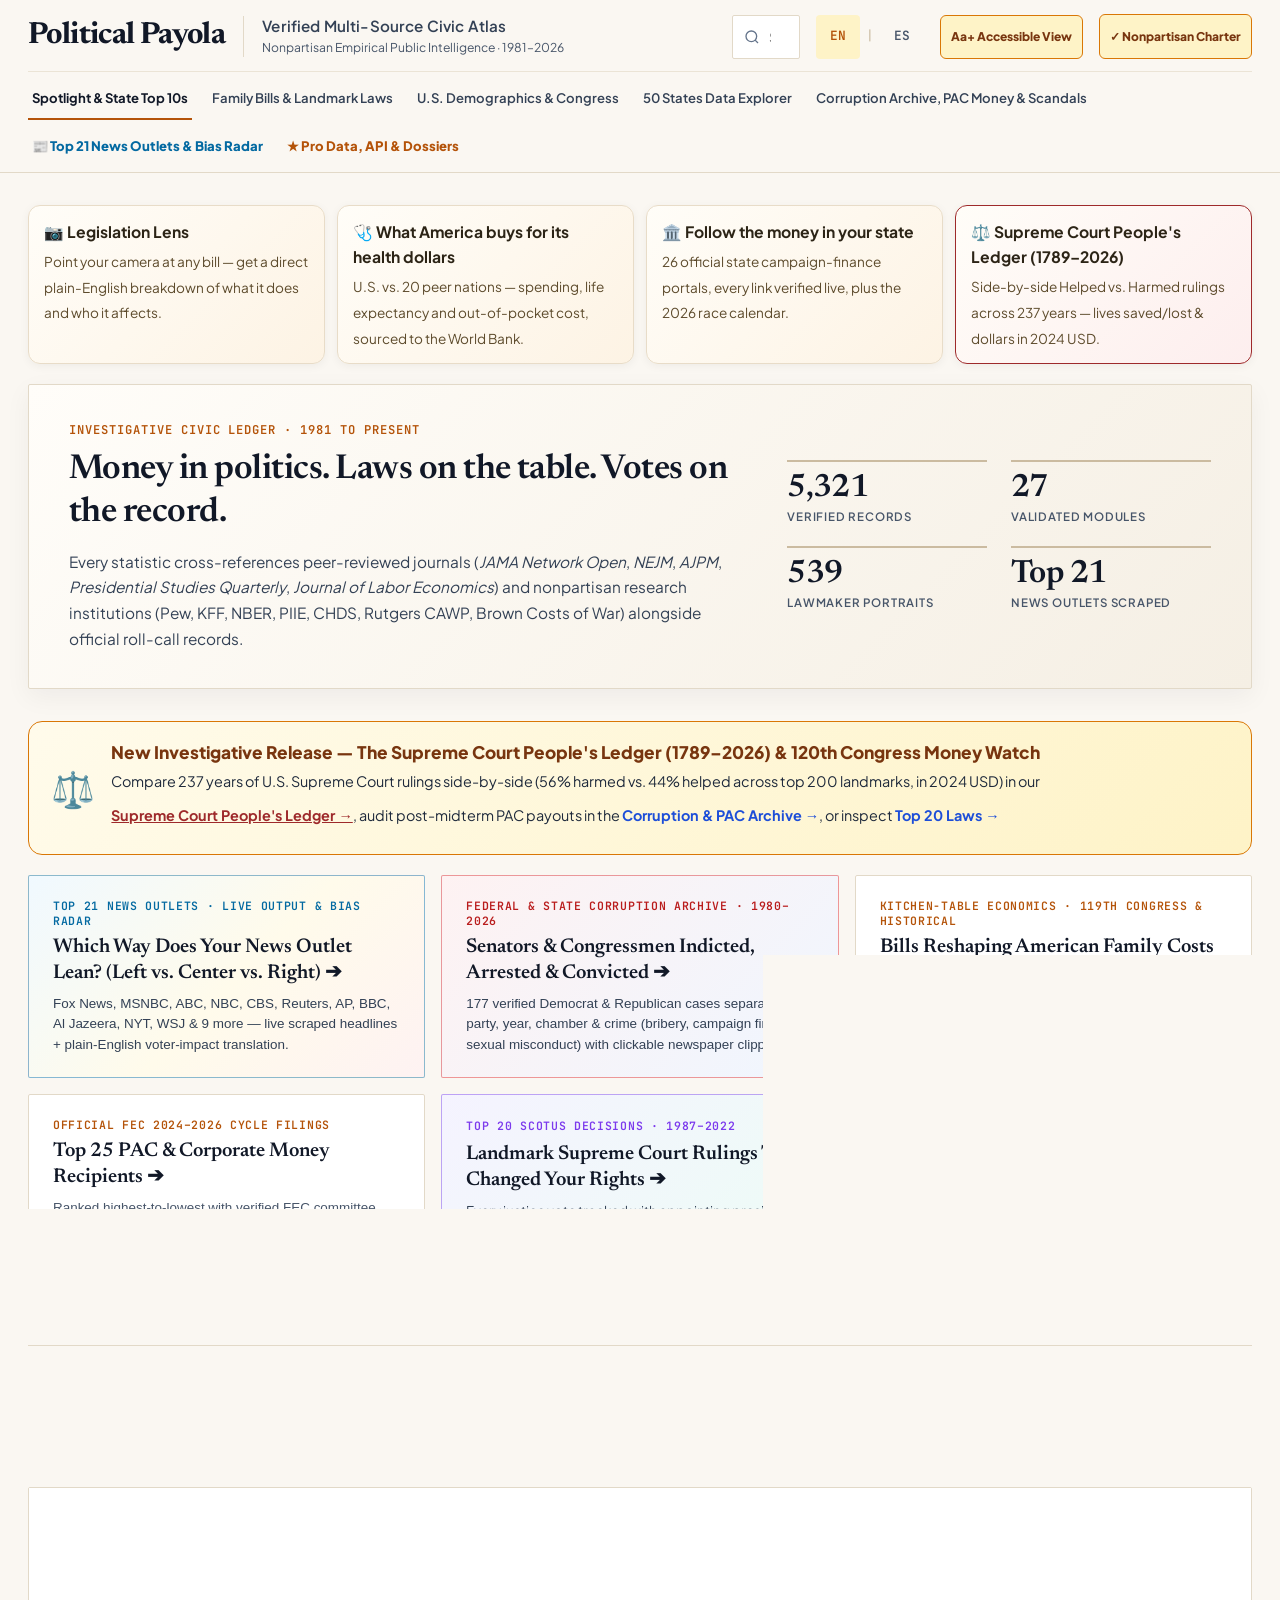
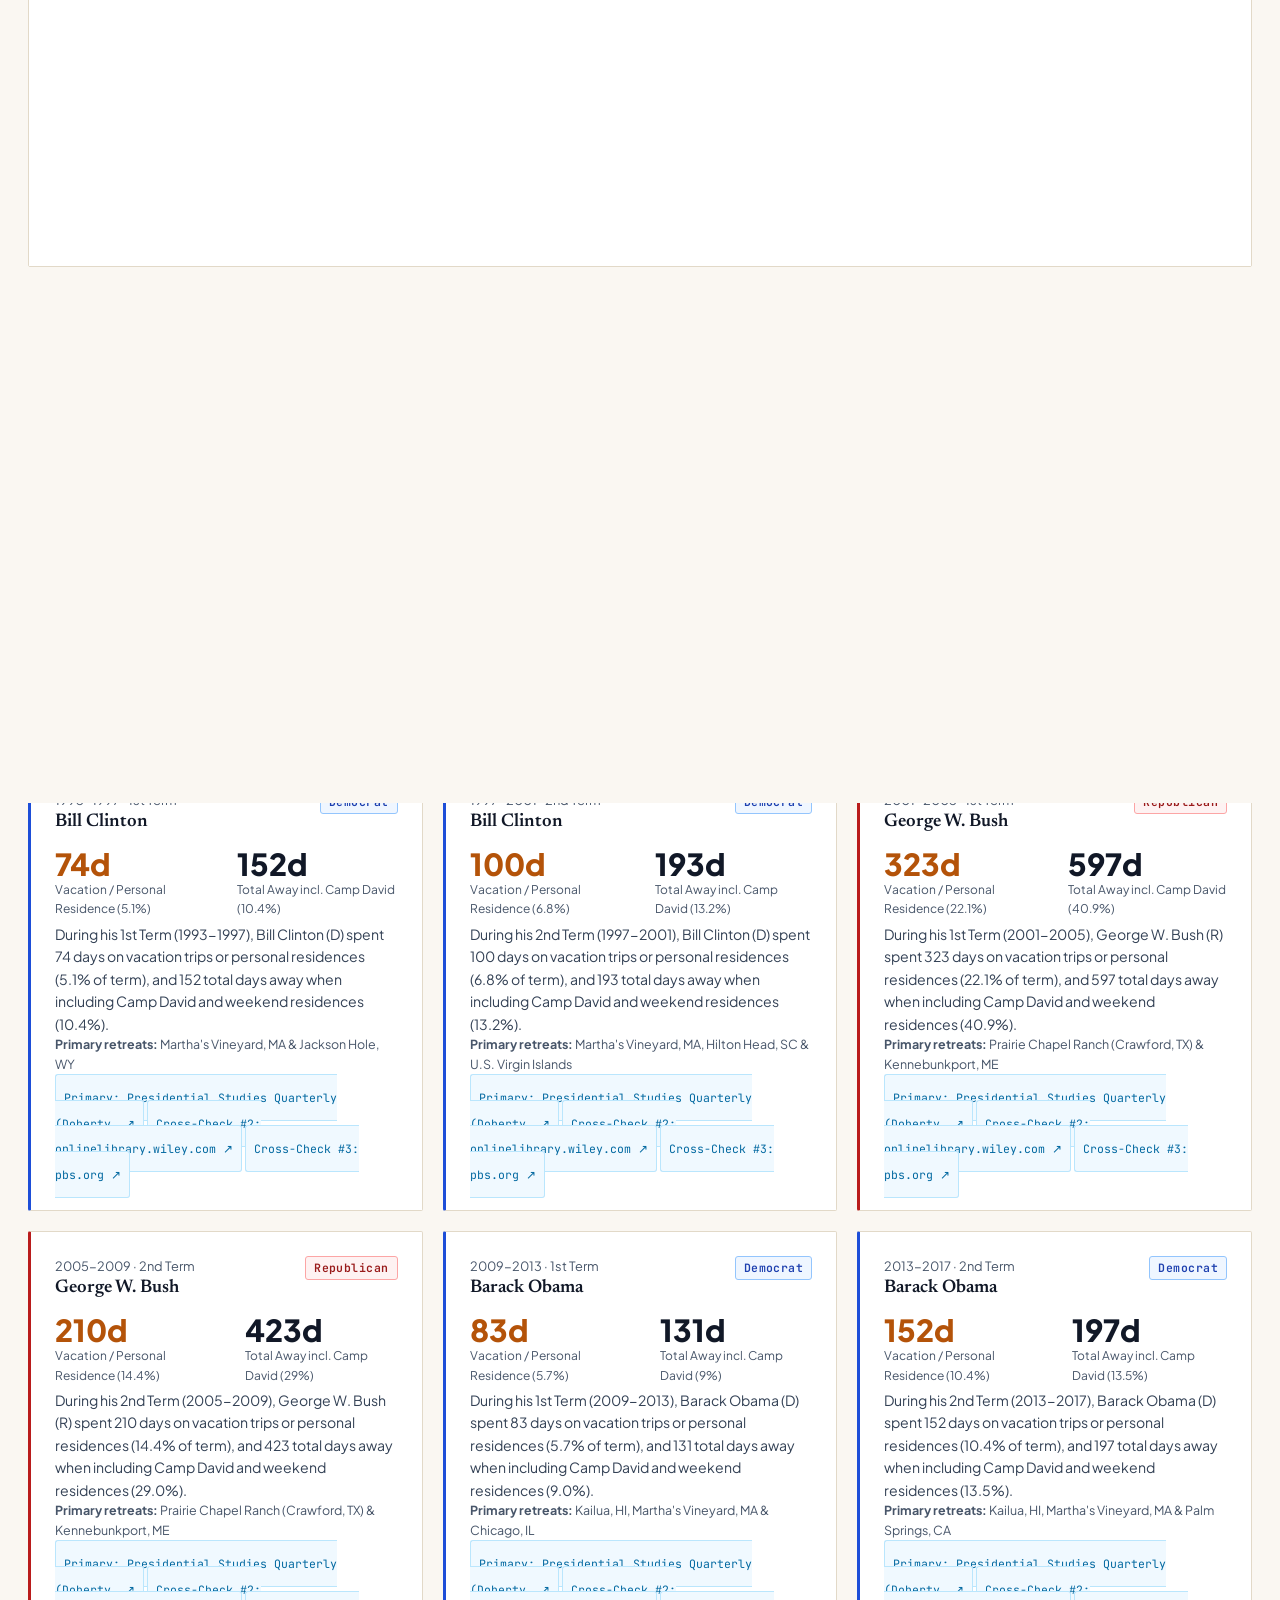
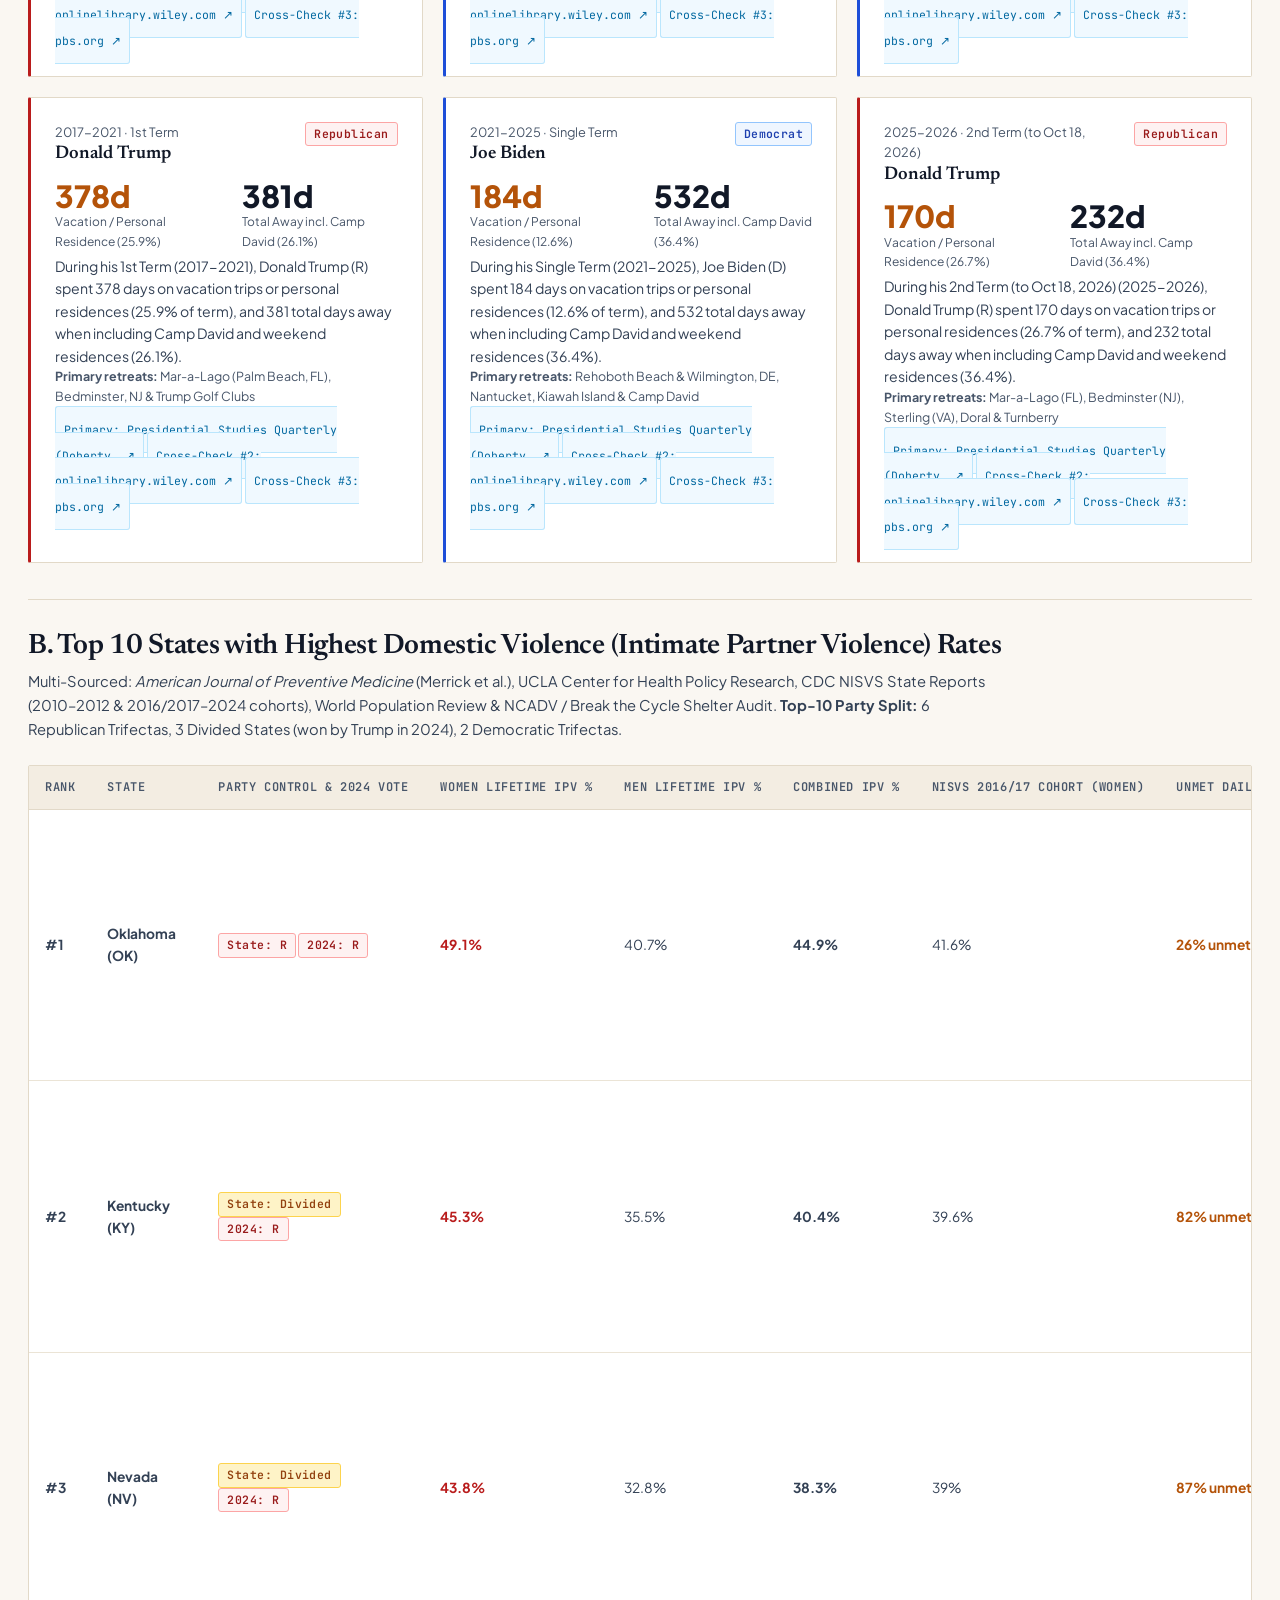
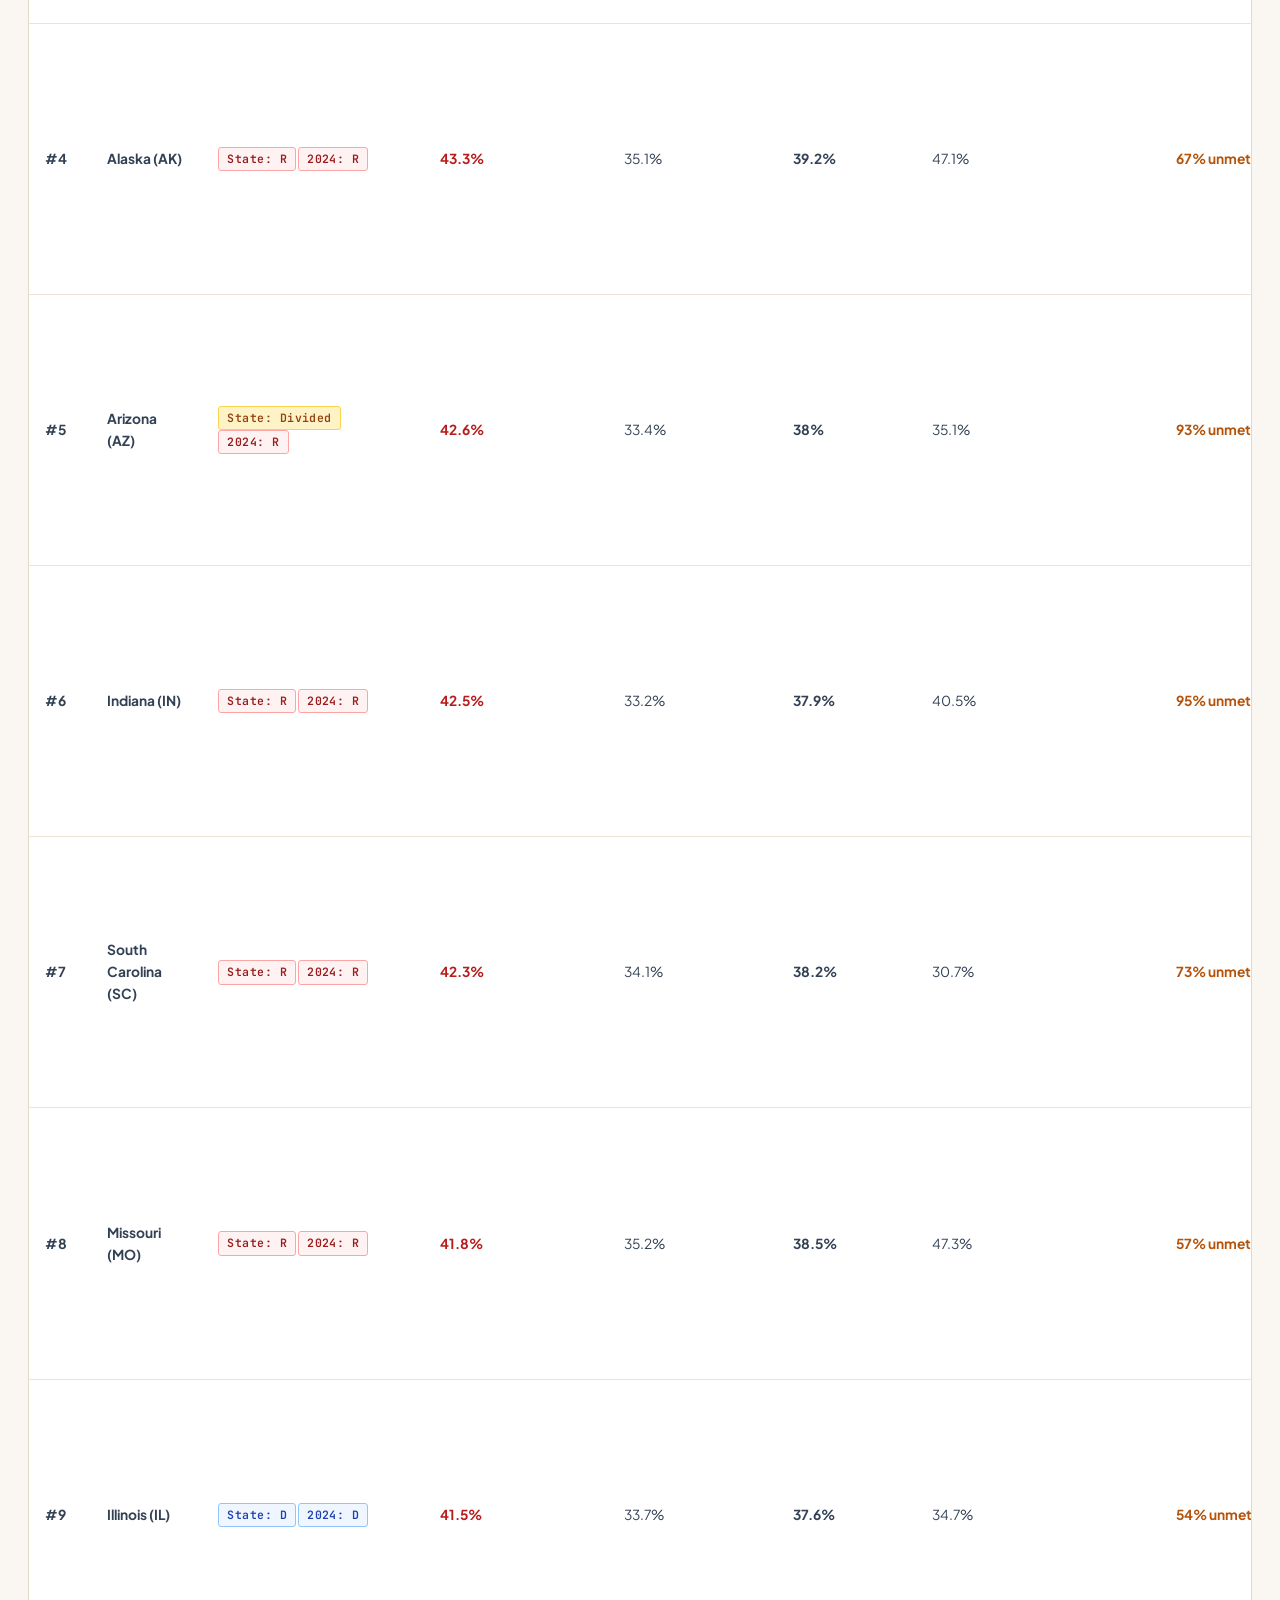
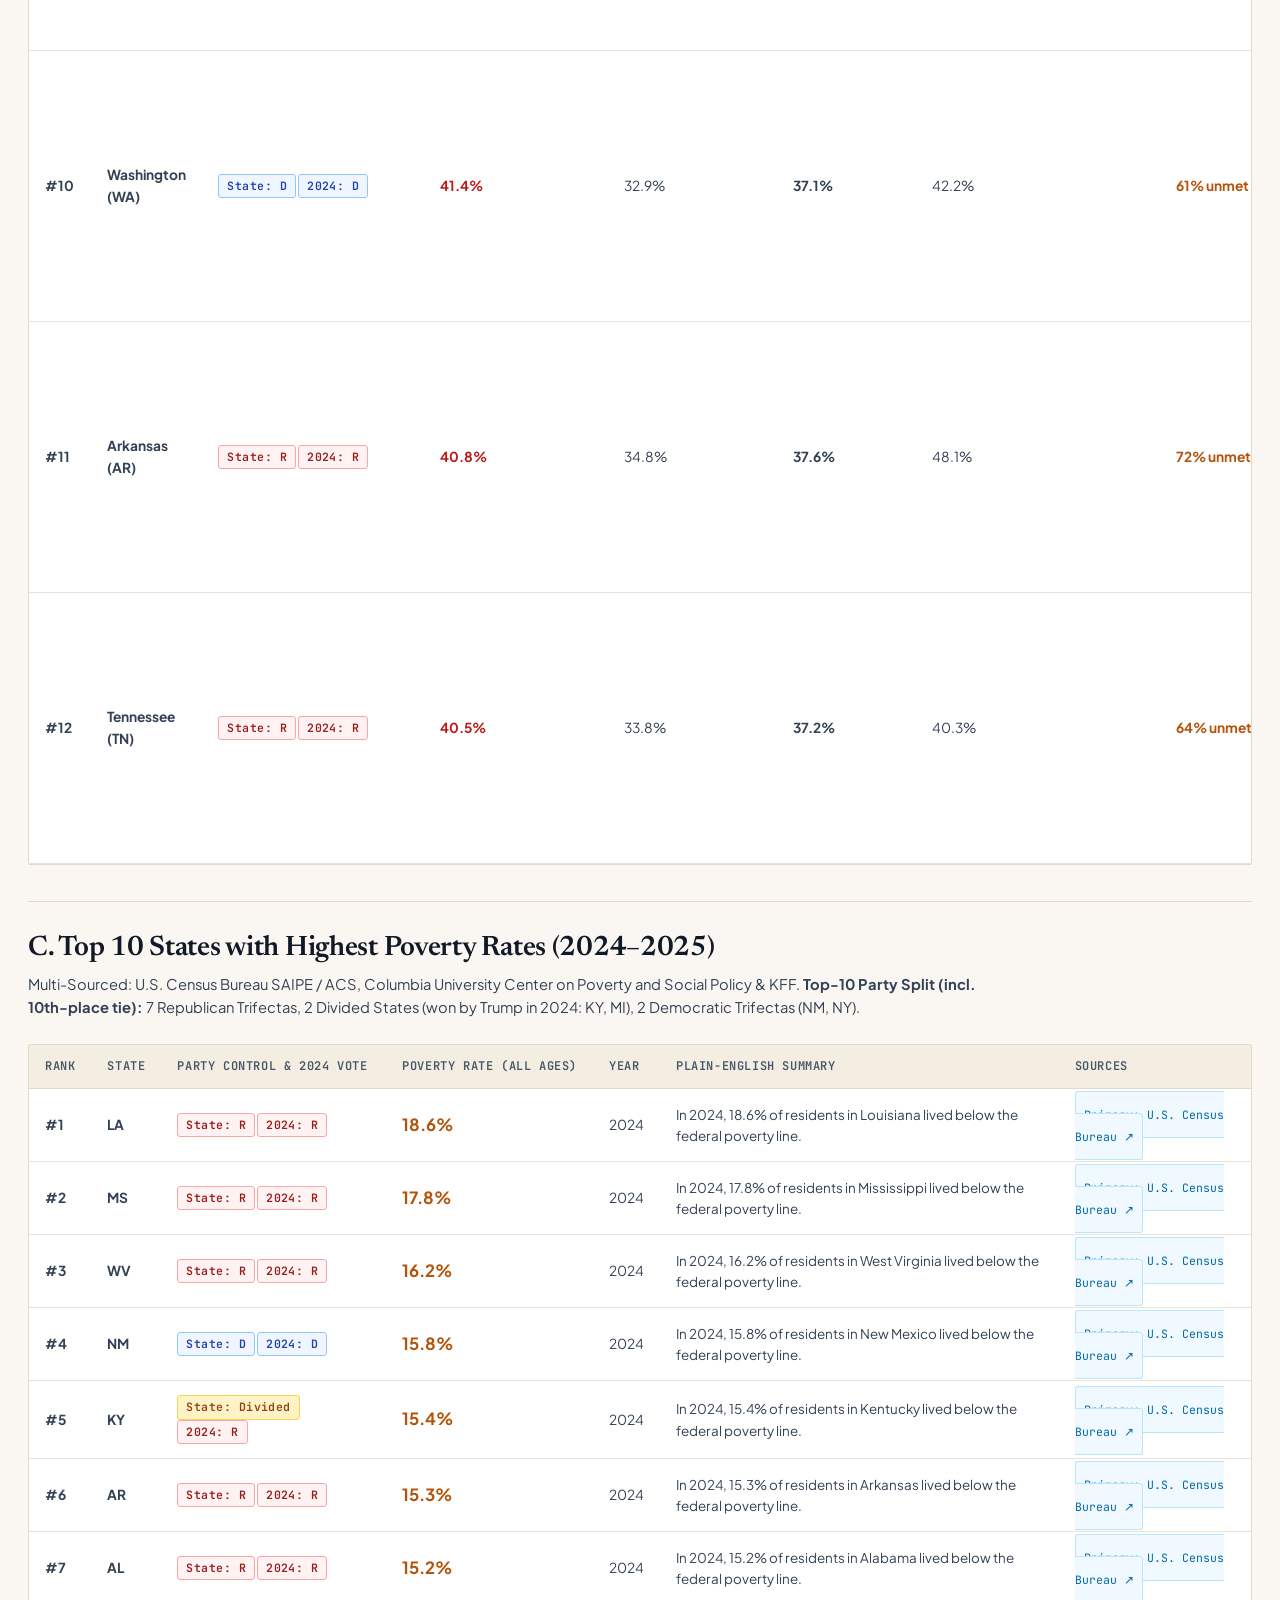
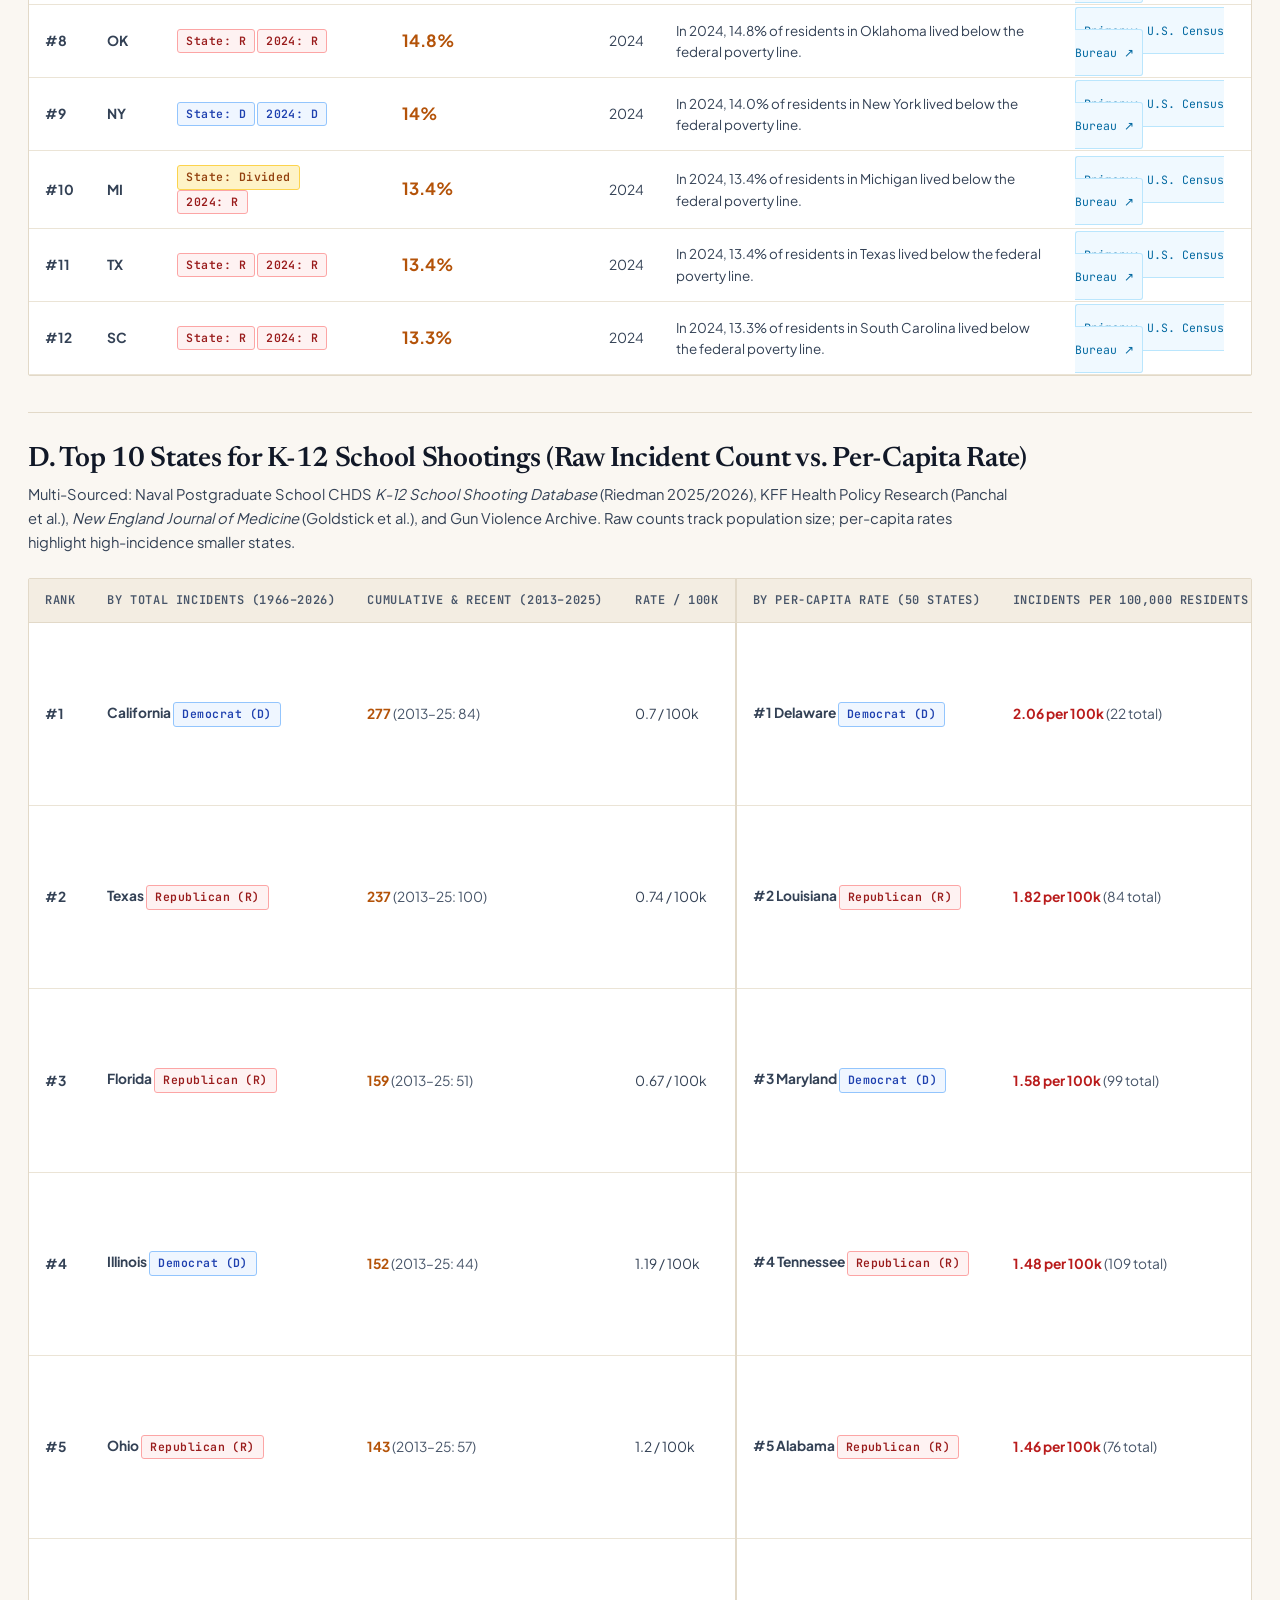
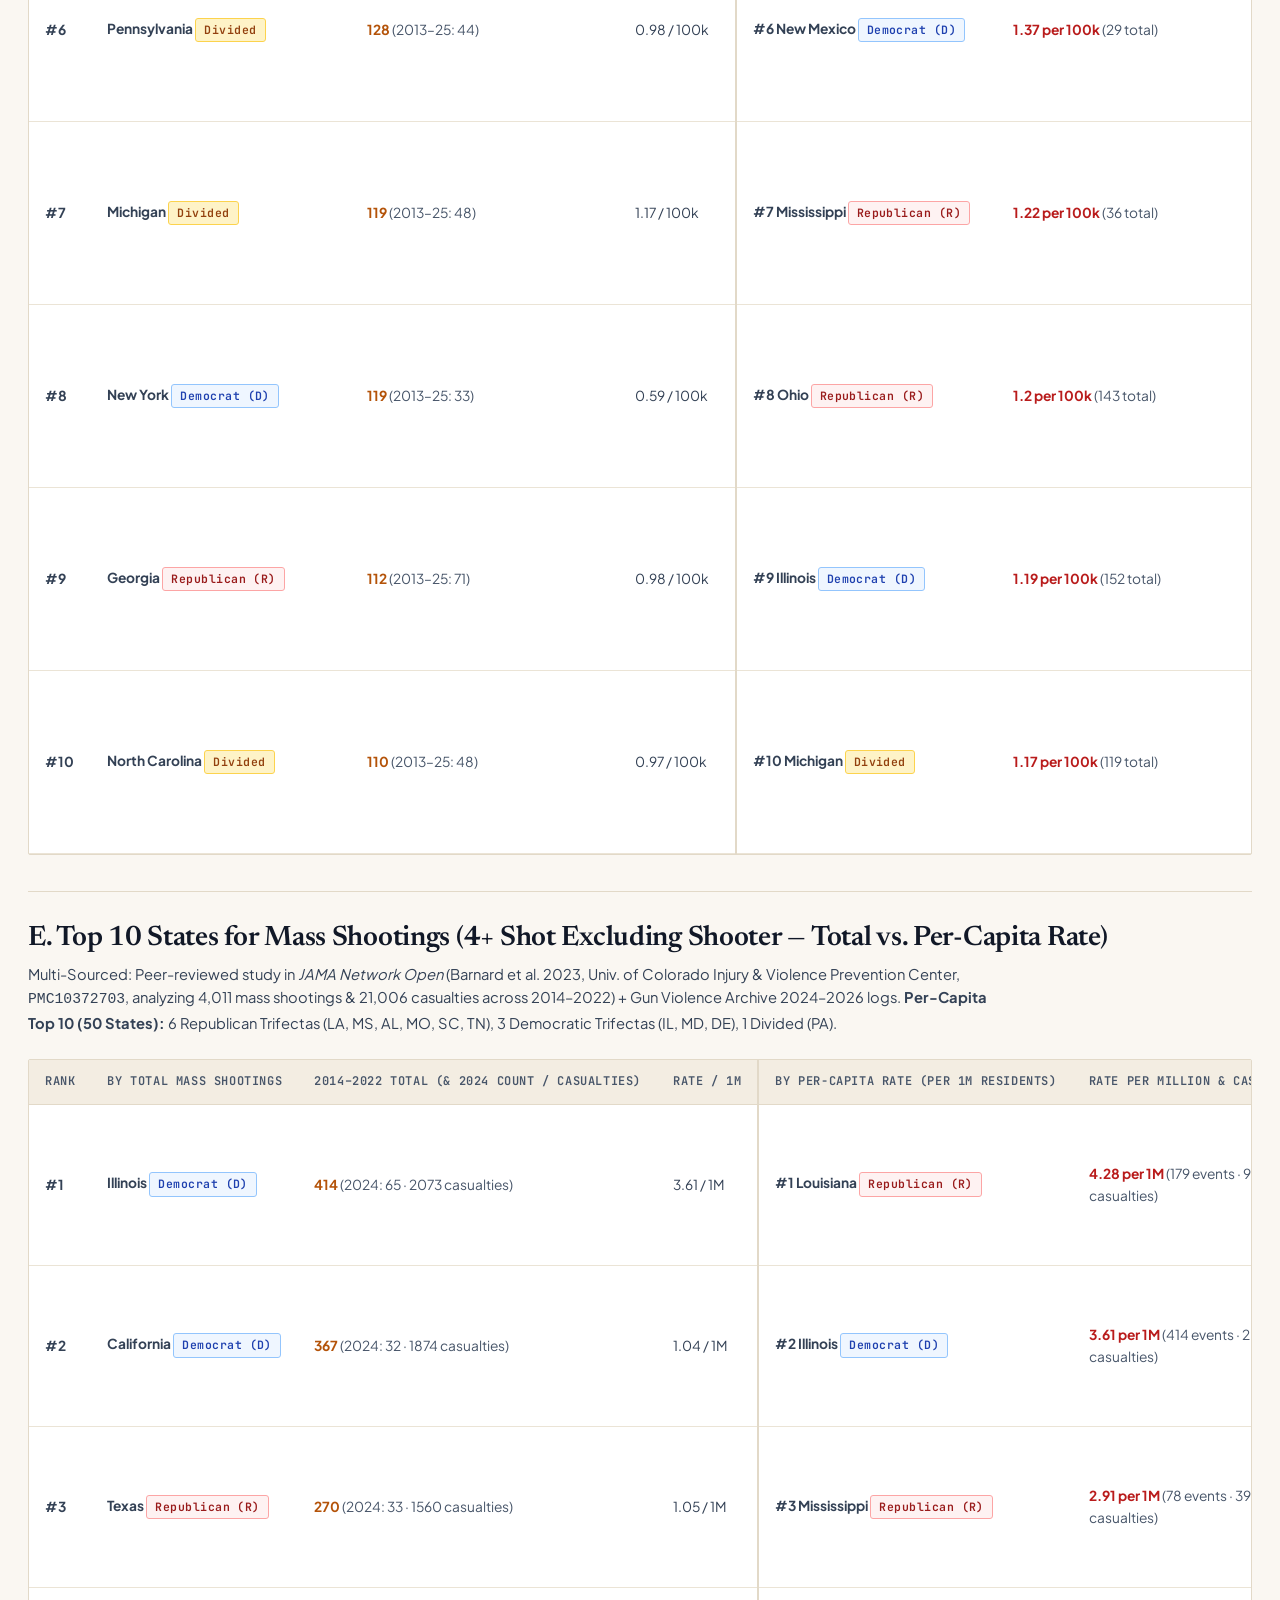
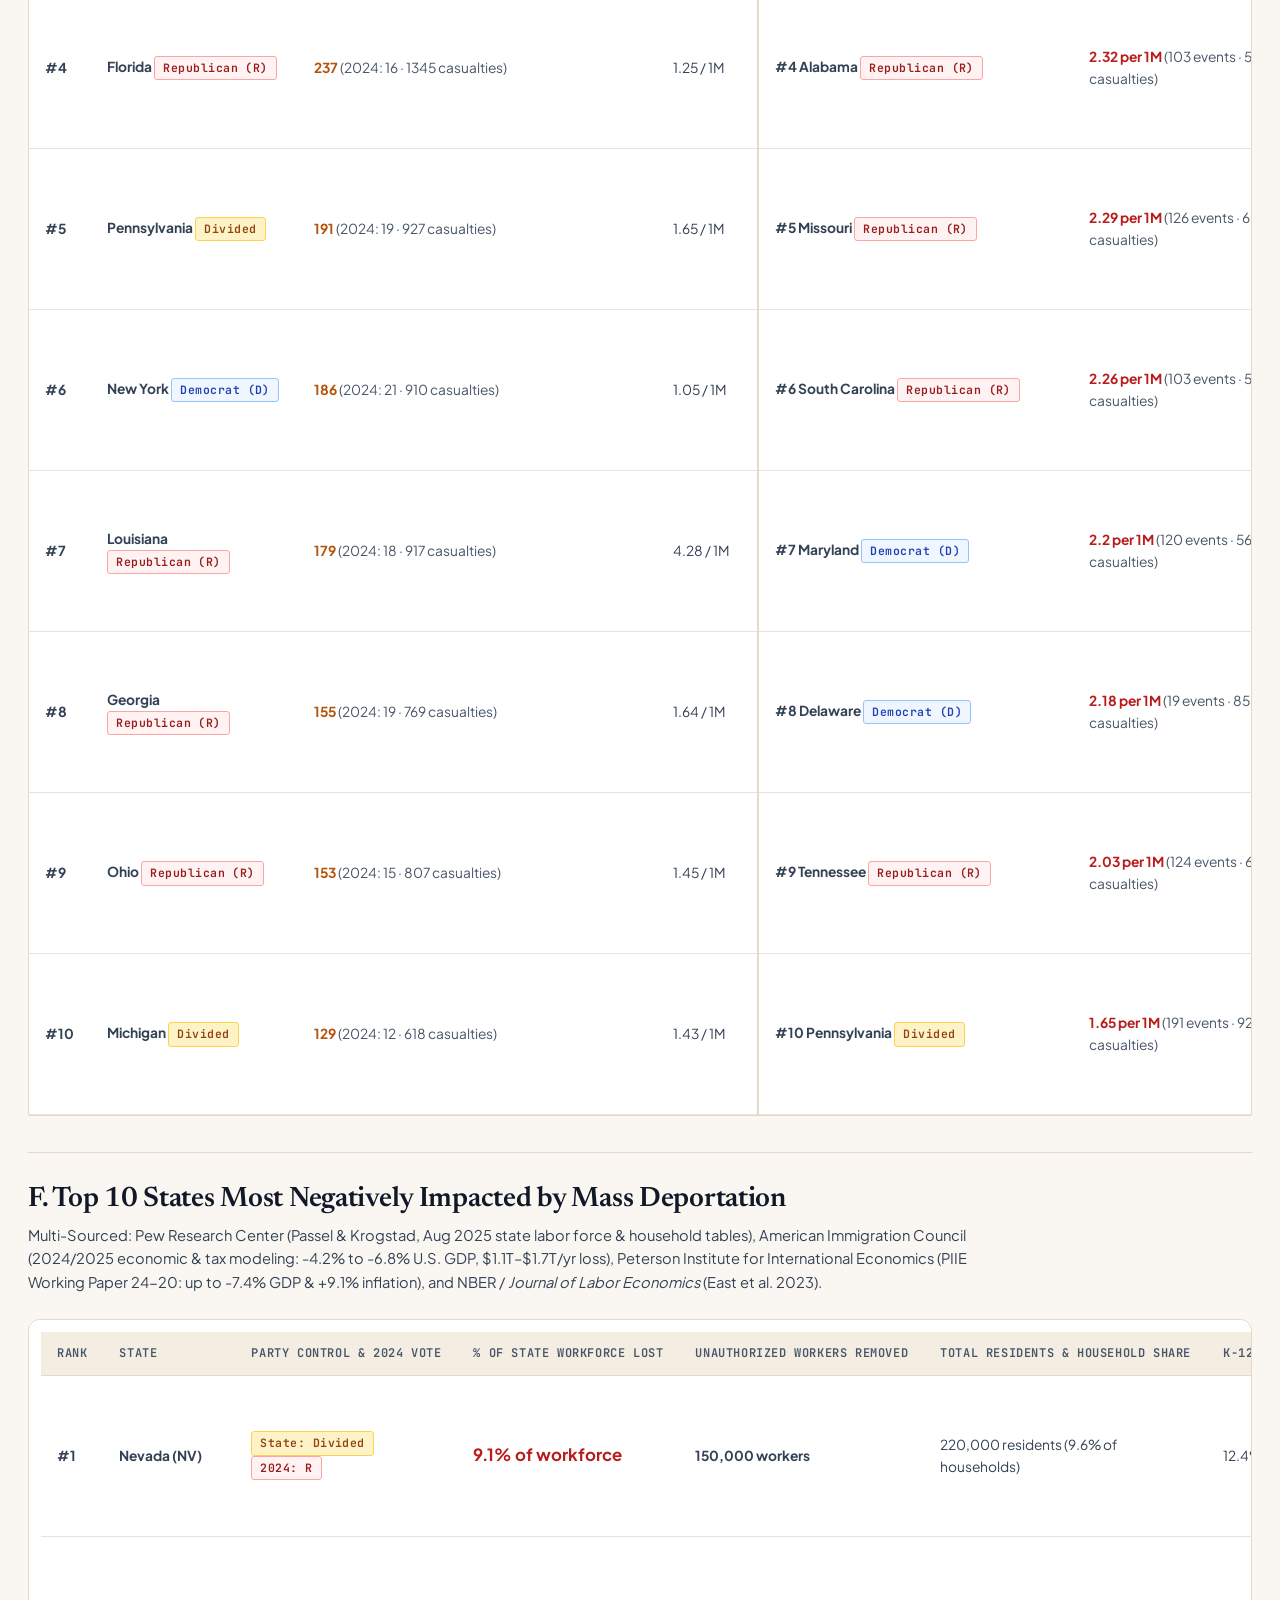
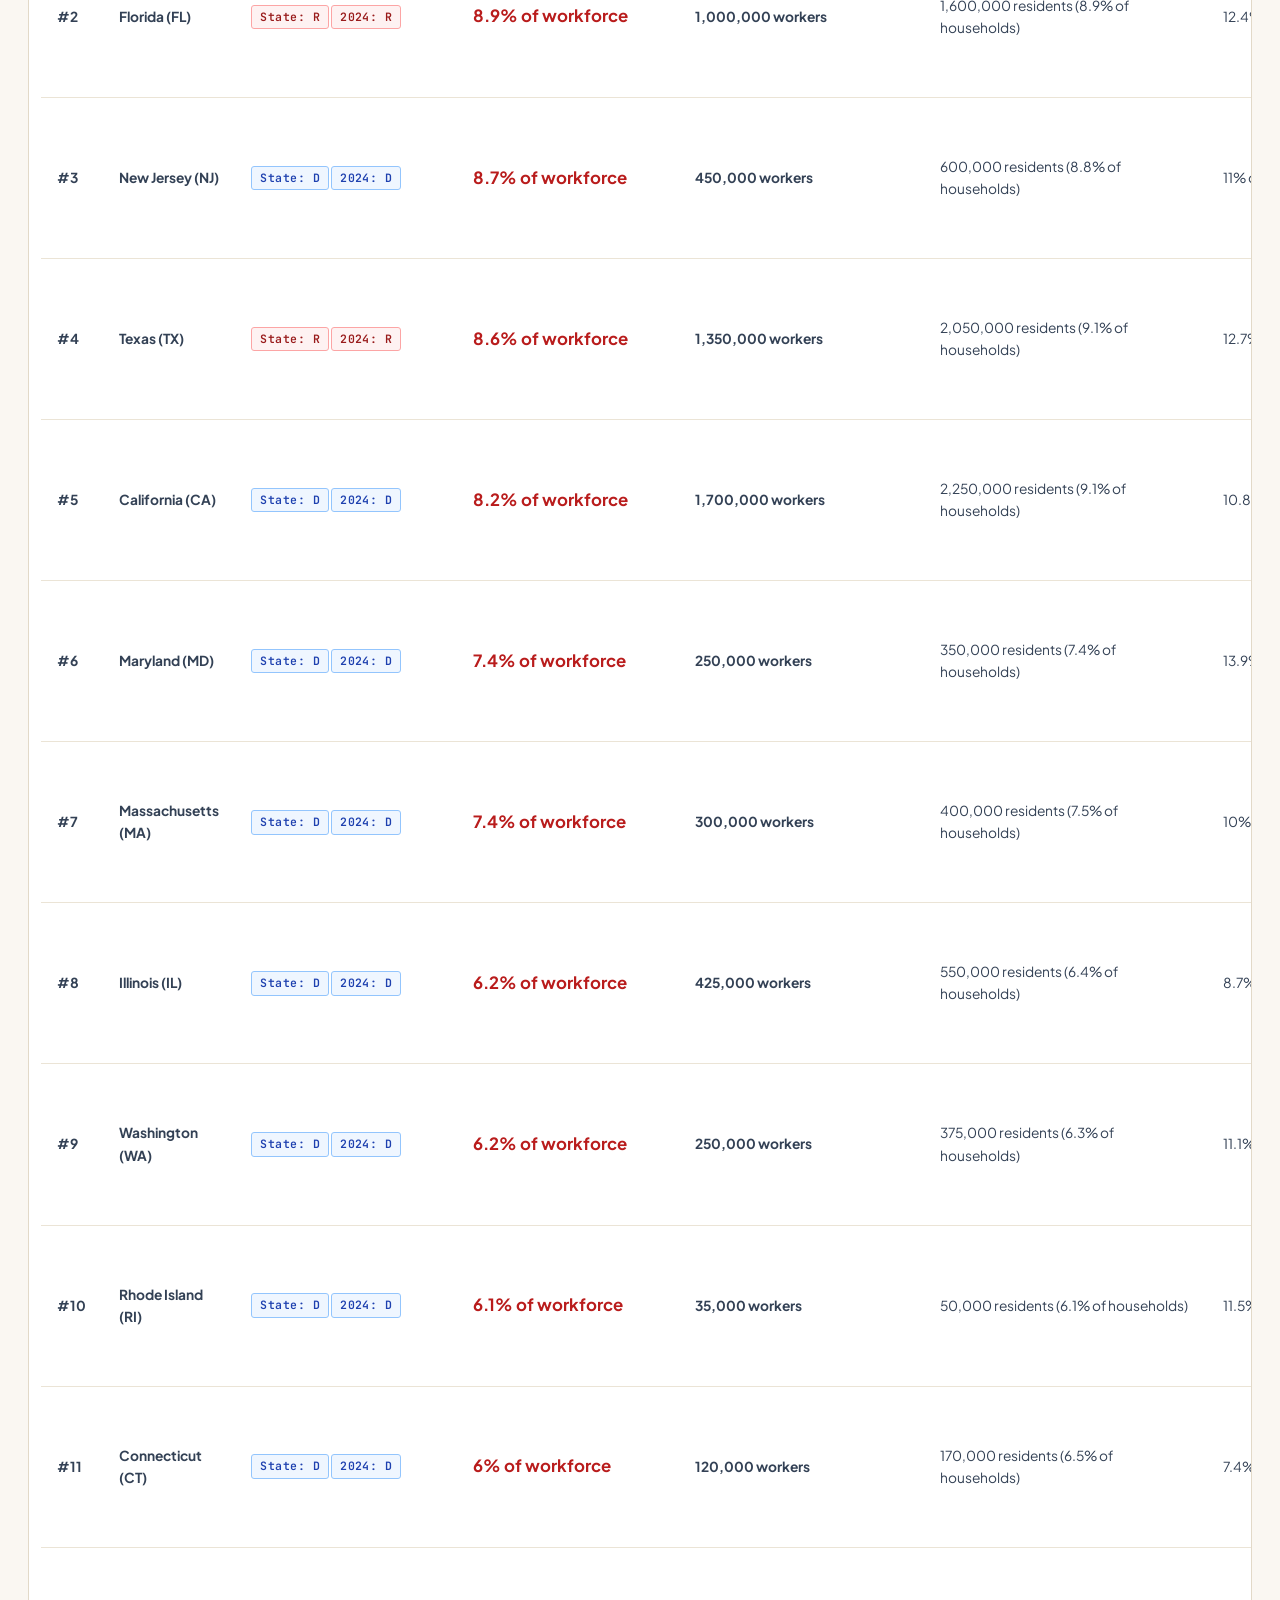
==== commit e9c654e9: "Self-host fonts: drop Google Fonts stalls; CSP font/style sources now self-only" ====
--- a/index.html
+++ b/index.html
@@ -1,7 +1,8 @@
 <!DOCTYPE html>
 <html lang="en">
 <head>
-<meta http-equiv="Content-Security-Policy" content="default-src 'self'; script-src 'self' 'unsafe-inline'; style-src 'self' 'unsafe-inline' https://fonts.googleapis.com; font-src 'self' https://fonts.gstatic.com; img-src 'self' data: blob: https:; connect-src 'self'; form-action 'self'; frame-ancestors 'self'; base-uri 'self'; object-src 'none'; upgrade-insecure-requests">
+  <link rel="stylesheet" href="assets/fonts/fonts.css">
+<meta http-equiv="Content-Security-Policy" content="default-src 'self'; script-src 'self' 'unsafe-inline'; style-src 'self' 'unsafe-inline'; font-src 'self'; img-src 'self' data: blob: https:; connect-src 'self'; form-action 'self'; frame-ancestors 'self'; base-uri 'self'; object-src 'none'; upgrade-insecure-requests">
 <meta name="referrer" content="strict-origin-when-cross-origin">
 
   <meta charset="UTF-8">
@@ -63,9 +64,6 @@
   }
   </script>
   <link rel="manifest" href="manifest.json">
-  <link rel="preconnect" href="https://fonts.googleapis.com">
-  <link rel="preconnect" href="https://fonts.gstatic.com" crossorigin>
-  <link href="https://fonts.googleapis.com/css2?family=Newsreader:ital,opsz,wght@0,6..72,400;0,6..72,500;0,6..72,600;0,6..72,700;1,6..72,400;1,6..72,600&family=Plus+Jakarta+Sans:wght@400;500;600;700;800&family=JetBrains+Mono:wght@400;500;600&display=swap" rel="stylesheet">
   <link rel="stylesheet" href="styles.css?v=20261112a">
 </head>
 <body>
--- a/assets/fonts/fonts.css
+++ b/assets/fonts/fonts.css
@@ -0,0 +1,504 @@
+/* cyrillic-ext */
+@font-face {
+  font-family: 'JetBrains Mono';
+  font-style: normal;
+  font-weight: 400;
+  font-display: swap;
+  src: url(font_10.woff2) format('woff2');
+  unicode-range: U+0460-052F, U+1C80-1C8A, U+20B4, U+2DE0-2DFF, U+A640-A69F, U+FE2E-FE2F;
+}
+/* cyrillic */
+@font-face {
+  font-family: 'JetBrains Mono';
+  font-style: normal;
+  font-weight: 400;
+  font-display: swap;
+  src: url(font_14.woff2) format('woff2');
+  unicode-range: U+0301, U+0400-045F, U+0490-0491, U+04B0-04B1, U+2116;
+}
+/* greek */
+@font-face {
+  font-family: 'JetBrains Mono';
+  font-style: normal;
+  font-weight: 400;
+  font-display: swap;
+  src: url(font_13.woff2) format('woff2');
+  unicode-range: U+0370-0377, U+037A-037F, U+0384-038A, U+038C, U+038E-03A1, U+03A3-03FF;
+}
+/* vietnamese */
+@font-face {
+  font-family: 'JetBrains Mono';
+  font-style: normal;
+  font-weight: 400;
+  font-display: swap;
+  src: url(font_15.woff2) format('woff2');
+  unicode-range: U+0102-0103, U+0110-0111, U+0128-0129, U+0168-0169, U+01A0-01A1, U+01AF-01B0, U+0300-0301, U+0303-0304, U+0308-0309, U+0323, U+0329, U+1EA0-1EF9, U+20AB;
+}
+/* latin-ext */
+@font-face {
+  font-family: 'JetBrains Mono';
+  font-style: normal;
+  font-weight: 400;
+  font-display: swap;
+  src: url(font_11.woff2) format('woff2');
+  unicode-range: U+0100-02BA, U+02BD-02C5, U+02C7-02CC, U+02CE-02D7, U+02DD-02FF, U+0304, U+0308, U+0329, U+1D00-1DBF, U+1E00-1E9F, U+1EF2-1EFF, U+2020, U+20A0-20AB, U+20AD-20C4, U+2113, U+2C60-2C7F, U+A720-A7FF;
+}
+/* latin */
+@font-face {
+  font-family: 'JetBrains Mono';
+  font-style: normal;
+  font-weight: 400;
+  font-display: swap;
+  src: url(font_12.woff2) format('woff2');
+  unicode-range: U+0000-00FF, U+0131, U+0152-0153, U+02BB-02BC, U+02C6, U+02DA, U+02DC, U+0304, U+0308, U+0329, U+2000-206F, U+20AC, U+2122, U+2191, U+2193, U+2212, U+2215, U+FEFF, U+FFFD;
+}
+/* cyrillic-ext */
+@font-face {
+  font-family: 'JetBrains Mono';
+  font-style: normal;
+  font-weight: 500;
+  font-display: swap;
+  src: url(font_10.woff2) format('woff2');
+  unicode-range: U+0460-052F, U+1C80-1C8A, U+20B4, U+2DE0-2DFF, U+A640-A69F, U+FE2E-FE2F;
+}
+/* cyrillic */
+@font-face {
+  font-family: 'JetBrains Mono';
+  font-style: normal;
+  font-weight: 500;
+  font-display: swap;
+  src: url(font_14.woff2) format('woff2');
+  unicode-range: U+0301, U+0400-045F, U+0490-0491, U+04B0-04B1, U+2116;
+}
+/* greek */
+@font-face {
+  font-family: 'JetBrains Mono';
+  font-style: normal;
+  font-weight: 500;
+  font-display: swap;
+  src: url(font_13.woff2) format('woff2');
+  unicode-range: U+0370-0377, U+037A-037F, U+0384-038A, U+038C, U+038E-03A1, U+03A3-03FF;
+}
+/* vietnamese */
+@font-face {
+  font-family: 'JetBrains Mono';
+  font-style: normal;
+  font-weight: 500;
+  font-display: swap;
+  src: url(font_15.woff2) format('woff2');
+  unicode-range: U+0102-0103, U+0110-0111, U+0128-0129, U+0168-0169, U+01A0-01A1, U+01AF-01B0, U+0300-0301, U+0303-0304, U+0308-0309, U+0323, U+0329, U+1EA0-1EF9, U+20AB;
+}
+/* latin-ext */
+@font-face {
+  font-family: 'JetBrains Mono';
+  font-style: normal;
+  font-weight: 500;
+  font-display: swap;
+  src: url(font_11.woff2) format('woff2');
+  unicode-range: U+0100-02BA, U+02BD-02C5, U+02C7-02CC, U+02CE-02D7, U+02DD-02FF, U+0304, U+0308, U+0329, U+1D00-1DBF, U+1E00-1E9F, U+1EF2-1EFF, U+2020, U+20A0-20AB, U+20AD-20C4, U+2113, U+2C60-2C7F, U+A720-A7FF;
+}
+/* latin */
+@font-face {
+  font-family: 'JetBrains Mono';
+  font-style: normal;
+  font-weight: 500;
+  font-display: swap;
+  src: url(font_12.woff2) format('woff2');
+  unicode-range: U+0000-00FF, U+0131, U+0152-0153, U+02BB-02BC, U+02C6, U+02DA, U+02DC, U+0304, U+0308, U+0329, U+2000-206F, U+20AC, U+2122, U+2191, U+2193, U+2212, U+2215, U+FEFF, U+FFFD;
+}
+/* cyrillic-ext */
+@font-face {
+  font-family: 'JetBrains Mono';
+  font-style: normal;
+  font-weight: 600;
+  font-display: swap;
+  src: url(font_10.woff2) format('woff2');
+  unicode-range: U+0460-052F, U+1C80-1C8A, U+20B4, U+2DE0-2DFF, U+A640-A69F, U+FE2E-FE2F;
+}
+/* cyrillic */
+@font-face {
+  font-family: 'JetBrains Mono';
+  font-style: normal;
+  font-weight: 600;
+  font-display: swap;
+  src: url(font_14.woff2) format('woff2');
+  unicode-range: U+0301, U+0400-045F, U+0490-0491, U+04B0-04B1, U+2116;
+}
+/* greek */
+@font-face {
+  font-family: 'JetBrains Mono';
+  font-style: normal;
+  font-weight: 600;
+  font-display: swap;
+  src: url(font_13.woff2) format('woff2');
+  unicode-range: U+0370-0377, U+037A-037F, U+0384-038A, U+038C, U+038E-03A1, U+03A3-03FF;
+}
+/* vietnamese */
+@font-face {
+  font-family: 'JetBrains Mono';
+  font-style: normal;
+  font-weight: 600;
+  font-display: swap;
+  src: url(font_15.woff2) format('woff2');
+  unicode-range: U+0102-0103, U+0110-0111, U+0128-0129, U+0168-0169, U+01A0-01A1, U+01AF-01B0, U+0300-0301, U+0303-0304, U+0308-0309, U+0323, U+0329, U+1EA0-1EF9, U+20AB;
+}
+/* latin-ext */
+@font-face {
+  font-family: 'JetBrains Mono';
+  font-style: normal;
+  font-weight: 600;
+  font-display: swap;
+  src: url(font_11.woff2) format('woff2');
+  unicode-range: U+0100-02BA, U+02BD-02C5, U+02C7-02CC, U+02CE-02D7, U+02DD-02FF, U+0304, U+0308, U+0329, U+1D00-1DBF, U+1E00-1E9F, U+1EF2-1EFF, U+2020, U+20A0-20AB, U+20AD-20C4, U+2113, U+2C60-2C7F, U+A720-A7FF;
+}
+/* latin */
+@font-face {
+  font-family: 'JetBrains Mono';
+  font-style: normal;
+  font-weight: 600;
+  font-display: swap;
+  src: url(font_12.woff2) format('woff2');
+  unicode-range: U+0000-00FF, U+0131, U+0152-0153, U+02BB-02BC, U+02C6, U+02DA, U+02DC, U+0304, U+0308, U+0329, U+2000-206F, U+20AC, U+2122, U+2191, U+2193, U+2212, U+2215, U+FEFF, U+FFFD;
+}
+/* vietnamese */
+@font-face {
+  font-family: 'Newsreader';
+  font-style: italic;
+  font-weight: 400;
+  font-display: swap;
+  src: url(font_05.woff2) format('woff2');
+  unicode-range: U+0102-0103, U+0110-0111, U+0128-0129, U+0168-0169, U+01A0-01A1, U+01AF-01B0, U+0300-0301, U+0303-0304, U+0308-0309, U+0323, U+0329, U+1EA0-1EF9, U+20AB;
+}
+/* latin-ext */
+@font-face {
+  font-family: 'Newsreader';
+  font-style: italic;
+  font-weight: 400;
+  font-display: swap;
+  src: url(font_06.woff2) format('woff2');
+  unicode-range: U+0100-02BA, U+02BD-02C5, U+02C7-02CC, U+02CE-02D7, U+02DD-02FF, U+0304, U+0308, U+0329, U+1D00-1DBF, U+1E00-1E9F, U+1EF2-1EFF, U+2020, U+20A0-20AB, U+20AD-20C4, U+2113, U+2C60-2C7F, U+A720-A7FF;
+}
+/* latin */
+@font-face {
+  font-family: 'Newsreader';
+  font-style: italic;
+  font-weight: 400;
+  font-display: swap;
+  src: url(font_04.woff2) format('woff2');
+  unicode-range: U+0000-00FF, U+0131, U+0152-0153, U+02BB-02BC, U+02C6, U+02DA, U+02DC, U+0304, U+0308, U+0329, U+2000-206F, U+20AC, U+2122, U+2191, U+2193, U+2212, U+2215, U+FEFF, U+FFFD;
+}
+/* vietnamese */
+@font-face {
+  font-family: 'Newsreader';
+  font-style: italic;
+  font-weight: 600;
+  font-display: swap;
+  src: url(font_05.woff2) format('woff2');
+  unicode-range: U+0102-0103, U+0110-0111, U+0128-0129, U+0168-0169, U+01A0-01A1, U+01AF-01B0, U+0300-0301, U+0303-0304, U+0308-0309, U+0323, U+0329, U+1EA0-1EF9, U+20AB;
+}
+/* latin-ext */
+@font-face {
+  font-family: 'Newsreader';
+  font-style: italic;
+  font-weight: 600;
+  font-display: swap;
+  src: url(font_06.woff2) format('woff2');
+  unicode-range: U+0100-02BA, U+02BD-02C5, U+02C7-02CC, U+02CE-02D7, U+02DD-02FF, U+0304, U+0308, U+0329, U+1D00-1DBF, U+1E00-1E9F, U+1EF2-1EFF, U+2020, U+20A0-20AB, U+20AD-20C4, U+2113, U+2C60-2C7F, U+A720-A7FF;
+}
+/* latin */
+@font-face {
+  font-family: 'Newsreader';
+  font-style: italic;
+  font-weight: 600;
+  font-display: swap;
+  src: url(font_04.woff2) format('woff2');
+  unicode-range: U+0000-00FF, U+0131, U+0152-0153, U+02BB-02BC, U+02C6, U+02DA, U+02DC, U+0304, U+0308, U+0329, U+2000-206F, U+20AC, U+2122, U+2191, U+2193, U+2212, U+2215, U+FEFF, U+FFFD;
+}
+/* vietnamese */
+@font-face {
+  font-family: 'Newsreader';
+  font-style: normal;
+  font-weight: 400;
+  font-display: swap;
+  src: url(font_07.woff2) format('woff2');
+  unicode-range: U+0102-0103, U+0110-0111, U+0128-0129, U+0168-0169, U+01A0-01A1, U+01AF-01B0, U+0300-0301, U+0303-0304, U+0308-0309, U+0323, U+0329, U+1EA0-1EF9, U+20AB;
+}
+/* latin-ext */
+@font-face {
+  font-family: 'Newsreader';
+  font-style: normal;
+  font-weight: 400;
+  font-display: swap;
+  src: url(font_08.woff2) format('woff2');
+  unicode-range: U+0100-02BA, U+02BD-02C5, U+02C7-02CC, U+02CE-02D7, U+02DD-02FF, U+0304, U+0308, U+0329, U+1D00-1DBF, U+1E00-1E9F, U+1EF2-1EFF, U+2020, U+20A0-20AB, U+20AD-20C4, U+2113, U+2C60-2C7F, U+A720-A7FF;
+}
+/* latin */
+@font-face {
+  font-family: 'Newsreader';
+  font-style: normal;
+  font-weight: 400;
+  font-display: swap;
+  src: url(font_09.woff2) format('woff2');
+  unicode-range: U+0000-00FF, U+0131, U+0152-0153, U+02BB-02BC, U+02C6, U+02DA, U+02DC, U+0304, U+0308, U+0329, U+2000-206F, U+20AC, U+2122, U+2191, U+2193, U+2212, U+2215, U+FEFF, U+FFFD;
+}
+/* vietnamese */
+@font-face {
+  font-family: 'Newsreader';
+  font-style: normal;
+  font-weight: 500;
+  font-display: swap;
+  src: url(font_07.woff2) format('woff2');
+  unicode-range: U+0102-0103, U+0110-0111, U+0128-0129, U+0168-0169, U+01A0-01A1, U+01AF-01B0, U+0300-0301, U+0303-0304, U+0308-0309, U+0323, U+0329, U+1EA0-1EF9, U+20AB;
+}
+/* latin-ext */
+@font-face {
+  font-family: 'Newsreader';
+  font-style: normal;
+  font-weight: 500;
+  font-display: swap;
+  src: url(font_08.woff2) format('woff2');
+  unicode-range: U+0100-02BA, U+02BD-02C5, U+02C7-02CC, U+02CE-02D7, U+02DD-02FF, U+0304, U+0308, U+0329, U+1D00-1DBF, U+1E00-1E9F, U+1EF2-1EFF, U+2020, U+20A0-20AB, U+20AD-20C4, U+2113, U+2C60-2C7F, U+A720-A7FF;
+}
+/* latin */
+@font-face {
+  font-family: 'Newsreader';
+  font-style: normal;
+  font-weight: 500;
+  font-display: swap;
+  src: url(font_09.woff2) format('woff2');
+  unicode-range: U+0000-00FF, U+0131, U+0152-0153, U+02BB-02BC, U+02C6, U+02DA, U+02DC, U+0304, U+0308, U+0329, U+2000-206F, U+20AC, U+2122, U+2191, U+2193, U+2212, U+2215, U+FEFF, U+FFFD;
+}
+/* vietnamese */
+@font-face {
+  font-family: 'Newsreader';
+  font-style: normal;
+  font-weight: 600;
+  font-display: swap;
+  src: url(font_07.woff2) format('woff2');
+  unicode-range: U+0102-0103, U+0110-0111, U+0128-0129, U+0168-0169, U+01A0-01A1, U+01AF-01B0, U+0300-0301, U+0303-0304, U+0308-0309, U+0323, U+0329, U+1EA0-1EF9, U+20AB;
+}
+/* latin-ext */
+@font-face {
+  font-family: 'Newsreader';
+  font-style: normal;
+  font-weight: 600;
+  font-display: swap;
+  src: url(font_08.woff2) format('woff2');
+  unicode-range: U+0100-02BA, U+02BD-02C5, U+02C7-02CC, U+02CE-02D7, U+02DD-02FF, U+0304, U+0308, U+0329, U+1D00-1DBF, U+1E00-1E9F, U+1EF2-1EFF, U+2020, U+20A0-20AB, U+20AD-20C4, U+2113, U+2C60-2C7F, U+A720-A7FF;
+}
+/* latin */
+@font-face {
+  font-family: 'Newsreader';
+  font-style: normal;
+  font-weight: 600;
+  font-display: swap;
+  src: url(font_09.woff2) format('woff2');
+  unicode-range: U+0000-00FF, U+0131, U+0152-0153, U+02BB-02BC, U+02C6, U+02DA, U+02DC, U+0304, U+0308, U+0329, U+2000-206F, U+20AC, U+2122, U+2191, U+2193, U+2212, U+2215, U+FEFF, U+FFFD;
+}
+/* vietnamese */
+@font-face {
+  font-family: 'Newsreader';
+  font-style: normal;
+  font-weight: 700;
+  font-display: swap;
+  src: url(font_07.woff2) format('woff2');
+  unicode-range: U+0102-0103, U+0110-0111, U+0128-0129, U+0168-0169, U+01A0-01A1, U+01AF-01B0, U+0300-0301, U+0303-0304, U+0308-0309, U+0323, U+0329, U+1EA0-1EF9, U+20AB;
+}
+/* latin-ext */
+@font-face {
+  font-family: 'Newsreader';
+  font-style: normal;
+  font-weight: 700;
+  font-display: swap;
+  src: url(font_08.woff2) format('woff2');
+  unicode-range: U+0100-02BA, U+02BD-02C5, U+02C7-02CC, U+02CE-02D7, U+02DD-02FF, U+0304, U+0308, U+0329, U+1D00-1DBF, U+1E00-1E9F, U+1EF2-1EFF, U+2020, U+20A0-20AB, U+20AD-20C4, U+2113, U+2C60-2C7F, U+A720-A7FF;
+}
+/* latin */
+@font-face {
+  font-family: 'Newsreader';
+  font-style: normal;
+  font-weight: 700;
+  font-display: swap;
+  src: url(font_09.woff2) format('woff2');
+  unicode-range: U+0000-00FF, U+0131, U+0152-0153, U+02BB-02BC, U+02C6, U+02DA, U+02DC, U+0304, U+0308, U+0329, U+2000-206F, U+20AC, U+2122, U+2191, U+2193, U+2212, U+2215, U+FEFF, U+FFFD;
+}
+/* cyrillic-ext */
+@font-face {
+  font-family: 'Plus Jakarta Sans';
+  font-style: normal;
+  font-weight: 400;
+  font-display: swap;
+  src: url(font_03.woff2) format('woff2');
+  unicode-range: U+0460-052F, U+1C80-1C8A, U+20B4, U+2DE0-2DFF, U+A640-A69F, U+FE2E-FE2F;
+}
+/* vietnamese */
+@font-face {
+  font-family: 'Plus Jakarta Sans';
+  font-style: normal;
+  font-weight: 400;
+  font-display: swap;
+  src: url(font_00.woff2) format('woff2');
+  unicode-range: U+0102-0103, U+0110-0111, U+0128-0129, U+0168-0169, U+01A0-01A1, U+01AF-01B0, U+0300-0301, U+0303-0304, U+0308-0309, U+0323, U+0329, U+1EA0-1EF9, U+20AB;
+}
+/* latin-ext */
+@font-face {
+  font-family: 'Plus Jakarta Sans';
+  font-style: normal;
+  font-weight: 400;
+  font-display: swap;
+  src: url(font_02.woff2) format('woff2');
+  unicode-range: U+0100-02BA, U+02BD-02C5, U+02C7-02CC, U+02CE-02D7, U+02DD-02FF, U+0304, U+0308, U+0329, U+1D00-1DBF, U+1E00-1E9F, U+1EF2-1EFF, U+2020, U+20A0-20AB, U+20AD-20C4, U+2113, U+2C60-2C7F, U+A720-A7FF;
+}
+/* latin */
+@font-face {
+  font-family: 'Plus Jakarta Sans';
+  font-style: normal;
+  font-weight: 400;
+  font-display: swap;
+  src: url(font_01.woff2) format('woff2');
+  unicode-range: U+0000-00FF, U+0131, U+0152-0153, U+02BB-02BC, U+02C6, U+02DA, U+02DC, U+0304, U+0308, U+0329, U+2000-206F, U+20AC, U+2122, U+2191, U+2193, U+2212, U+2215, U+FEFF, U+FFFD;
+}
+/* cyrillic-ext */
+@font-face {
+  font-family: 'Plus Jakarta Sans';
+  font-style: normal;
+  font-weight: 500;
+  font-display: swap;
+  src: url(font_03.woff2) format('woff2');
+  unicode-range: U+0460-052F, U+1C80-1C8A, U+20B4, U+2DE0-2DFF, U+A640-A69F, U+FE2E-FE2F;
+}
+/* vietnamese */
+@font-face {
+  font-family: 'Plus Jakarta Sans';
+  font-style: normal;
+  font-weight: 500;
+  font-display: swap;
+  src: url(font_00.woff2) format('woff2');
+  unicode-range: U+0102-0103, U+0110-0111, U+0128-0129, U+0168-0169, U+01A0-01A1, U+01AF-01B0, U+0300-0301, U+0303-0304, U+0308-0309, U+0323, U+0329, U+1EA0-1EF9, U+20AB;
+}
+/* latin-ext */
+@font-face {
+  font-family: 'Plus Jakarta Sans';
+  font-style: normal;
+  font-weight: 500;
+  font-display: swap;
+  src: url(font_02.woff2) format('woff2');
+  unicode-range: U+0100-02BA, U+02BD-02C5, U+02C7-02CC, U+02CE-02D7, U+02DD-02FF, U+0304, U+0308, U+0329, U+1D00-1DBF, U+1E00-1E9F, U+1EF2-1EFF, U+2020, U+20A0-20AB, U+20AD-20C4, U+2113, U+2C60-2C7F, U+A720-A7FF;
+}
+/* latin */
+@font-face {
+  font-family: 'Plus Jakarta Sans';
+  font-style: normal;
+  font-weight: 500;
+  font-display: swap;
+  src: url(font_01.woff2) format('woff2');
+  unicode-range: U+0000-00FF, U+0131, U+0152-0153, U+02BB-02BC, U+02C6, U+02DA, U+02DC, U+0304, U+0308, U+0329, U+2000-206F, U+20AC, U+2122, U+2191, U+2193, U+2212, U+2215, U+FEFF, U+FFFD;
+}
+/* cyrillic-ext */
+@font-face {
+  font-family: 'Plus Jakarta Sans';
+  font-style: normal;
+  font-weight: 600;
+  font-display: swap;
+  src: url(font_03.woff2) format('woff2');
+  unicode-range: U+0460-052F, U+1C80-1C8A, U+20B4, U+2DE0-2DFF, U+A640-A69F, U+FE2E-FE2F;
+}
+/* vietnamese */
+@font-face {
+  font-family: 'Plus Jakarta Sans';
+  font-style: normal;
+  font-weight: 600;
+  font-display: swap;
+  src: url(font_00.woff2) format('woff2');
+  unicode-range: U+0102-0103, U+0110-0111, U+0128-0129, U+0168-0169, U+01A0-01A1, U+01AF-01B0, U+0300-0301, U+0303-0304, U+0308-0309, U+0323, U+0329, U+1EA0-1EF9, U+20AB;
+}
+/* latin-ext */
+@font-face {
+  font-family: 'Plus Jakarta Sans';
+  font-style: normal;
+  font-weight: 600;
+  font-display: swap;
+  src: url(font_02.woff2) format('woff2');
+  unicode-range: U+0100-02BA, U+02BD-02C5, U+02C7-02CC, U+02CE-02D7, U+02DD-02FF, U+0304, U+0308, U+0329, U+1D00-1DBF, U+1E00-1E9F, U+1EF2-1EFF, U+2020, U+20A0-20AB, U+20AD-20C4, U+2113, U+2C60-2C7F, U+A720-A7FF;
+}
+/* latin */
+@font-face {
+  font-family: 'Plus Jakarta Sans';
+  font-style: normal;
+  font-weight: 600;
+  font-display: swap;
+  src: url(font_01.woff2) format('woff2');
+  unicode-range: U+0000-00FF, U+0131, U+0152-0153, U+02BB-02BC, U+02C6, U+02DA, U+02DC, U+0304, U+0308, U+0329, U+2000-206F, U+20AC, U+2122, U+2191, U+2193, U+2212, U+2215, U+FEFF, U+FFFD;
+}
+/* cyrillic-ext */
+@font-face {
+  font-family: 'Plus Jakarta Sans';
+  font-style: normal;
+  font-weight: 700;
+  font-display: swap;
+  src: url(font_03.woff2) format('woff2');
+  unicode-range: U+0460-052F, U+1C80-1C8A, U+20B4, U+2DE0-2DFF, U+A640-A69F, U+FE2E-FE2F;
+}
+/* vietnamese */
+@font-face {
+  font-family: 'Plus Jakarta Sans';
+  font-style: normal;
+  font-weight: 700;
+  font-display: swap;
+  src: url(font_00.woff2) format('woff2');
+  unicode-range: U+0102-0103, U+0110-0111, U+0128-0129, U+0168-0169, U+01A0-01A1, U+01AF-01B0, U+0300-0301, U+0303-0304, U+0308-0309, U+0323, U+0329, U+1EA0-1EF9, U+20AB;
+}
+/* latin-ext */
+@font-face {
+  font-family: 'Plus Jakarta Sans';
+  font-style: normal;
+  font-weight: 700;
+  font-display: swap;
+  src: url(font_02.woff2) format('woff2');
+  unicode-range: U+0100-02BA, U+02BD-02C5, U+02C7-02CC, U+02CE-02D7, U+02DD-02FF, U+0304, U+0308, U+0329, U+1D00-1DBF, U+1E00-1E9F, U+1EF2-1EFF, U+2020, U+20A0-20AB, U+20AD-20C4, U+2113, U+2C60-2C7F, U+A720-A7FF;
+}
+/* latin */
+@font-face {
+  font-family: 'Plus Jakarta Sans';
+  font-style: normal;
+  font-weight: 700;
+  font-display: swap;
+  src: url(font_01.woff2) format('woff2');
+  unicode-range: U+0000-00FF, U+0131, U+0152-0153, U+02BB-02BC, U+02C6, U+02DA, U+02DC, U+0304, U+0308, U+0329, U+2000-206F, U+20AC, U+2122, U+2191, U+2193, U+2212, U+2215, U+FEFF, U+FFFD;
+}
+/* cyrillic-ext */
+@font-face {
+  font-family: 'Plus Jakarta Sans';
+  font-style: normal;
+  font-weight: 800;
+  font-display: swap;
+  src: url(font_03.woff2) format('woff2');
+  unicode-range: U+0460-052F, U+1C80-1C8A, U+20B4, U+2DE0-2DFF, U+A640-A69F, U+FE2E-FE2F;
+}
+/* vietnamese */
+@font-face {
+  font-family: 'Plus Jakarta Sans';
+  font-style: normal;
+  font-weight: 800;
+  font-display: swap;
+  src: url(font_00.woff2) format('woff2');
+  unicode-range: U+0102-0103, U+0110-0111, U+0128-0129, U+0168-0169, U+01A0-01A1, U+01AF-01B0, U+0300-0301, U+0303-0304, U+0308-0309, U+0323, U+0329, U+1EA0-1EF9, U+20AB;
+}
+/* latin-ext */
+@font-face {
+  font-family: 'Plus Jakarta Sans';
+  font-style: normal;
+  font-weight: 800;
+  font-display: swap;
+  src: url(font_02.woff2) format('woff2');
+  unicode-range: U+0100-02BA, U+02BD-02C5, U+02C7-02CC, U+02CE-02D7, U+02DD-02FF, U+0304, U+0308, U+0329, U+1D00-1DBF, U+1E00-1E9F, U+1EF2-1EFF, U+2020, U+20A0-20AB, U+20AD-20C4, U+2113, U+2C60-2C7F, U+A720-A7FF;
+}
+/* latin */
+@font-face {
+  font-family: 'Plus Jakarta Sans';
+  font-style: normal;
+  font-weight: 800;
+  font-display: swap;
+  src: url(font_01.woff2) format('woff2');
+  unicode-range: U+0000-00FF, U+0131, U+0152-0153, U+02BB-02BC, U+02C6, U+02DA, U+02DC, U+0304, U+0308, U+0329, U+2000-206F, U+20AC, U+2122, U+2191, U+2193, U+2212, U+2215, U+FEFF, U+FFFD;
+}
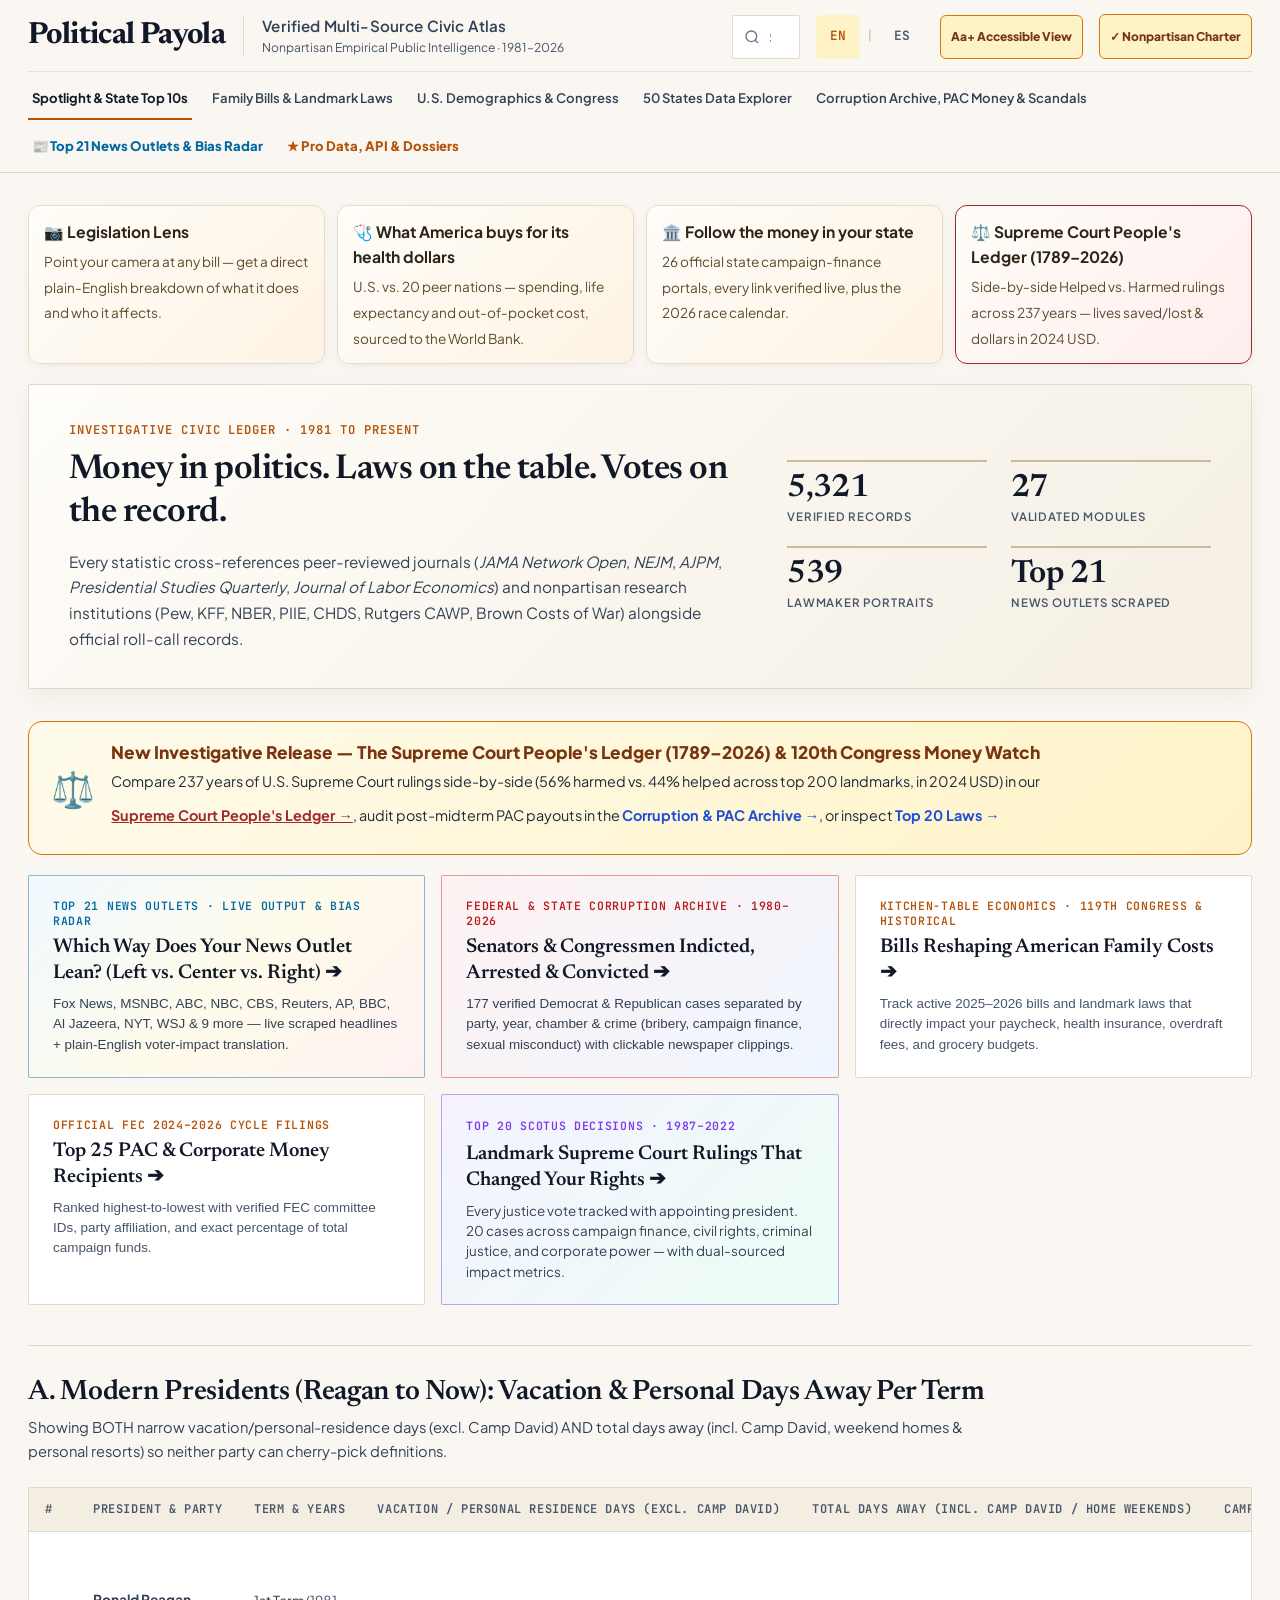
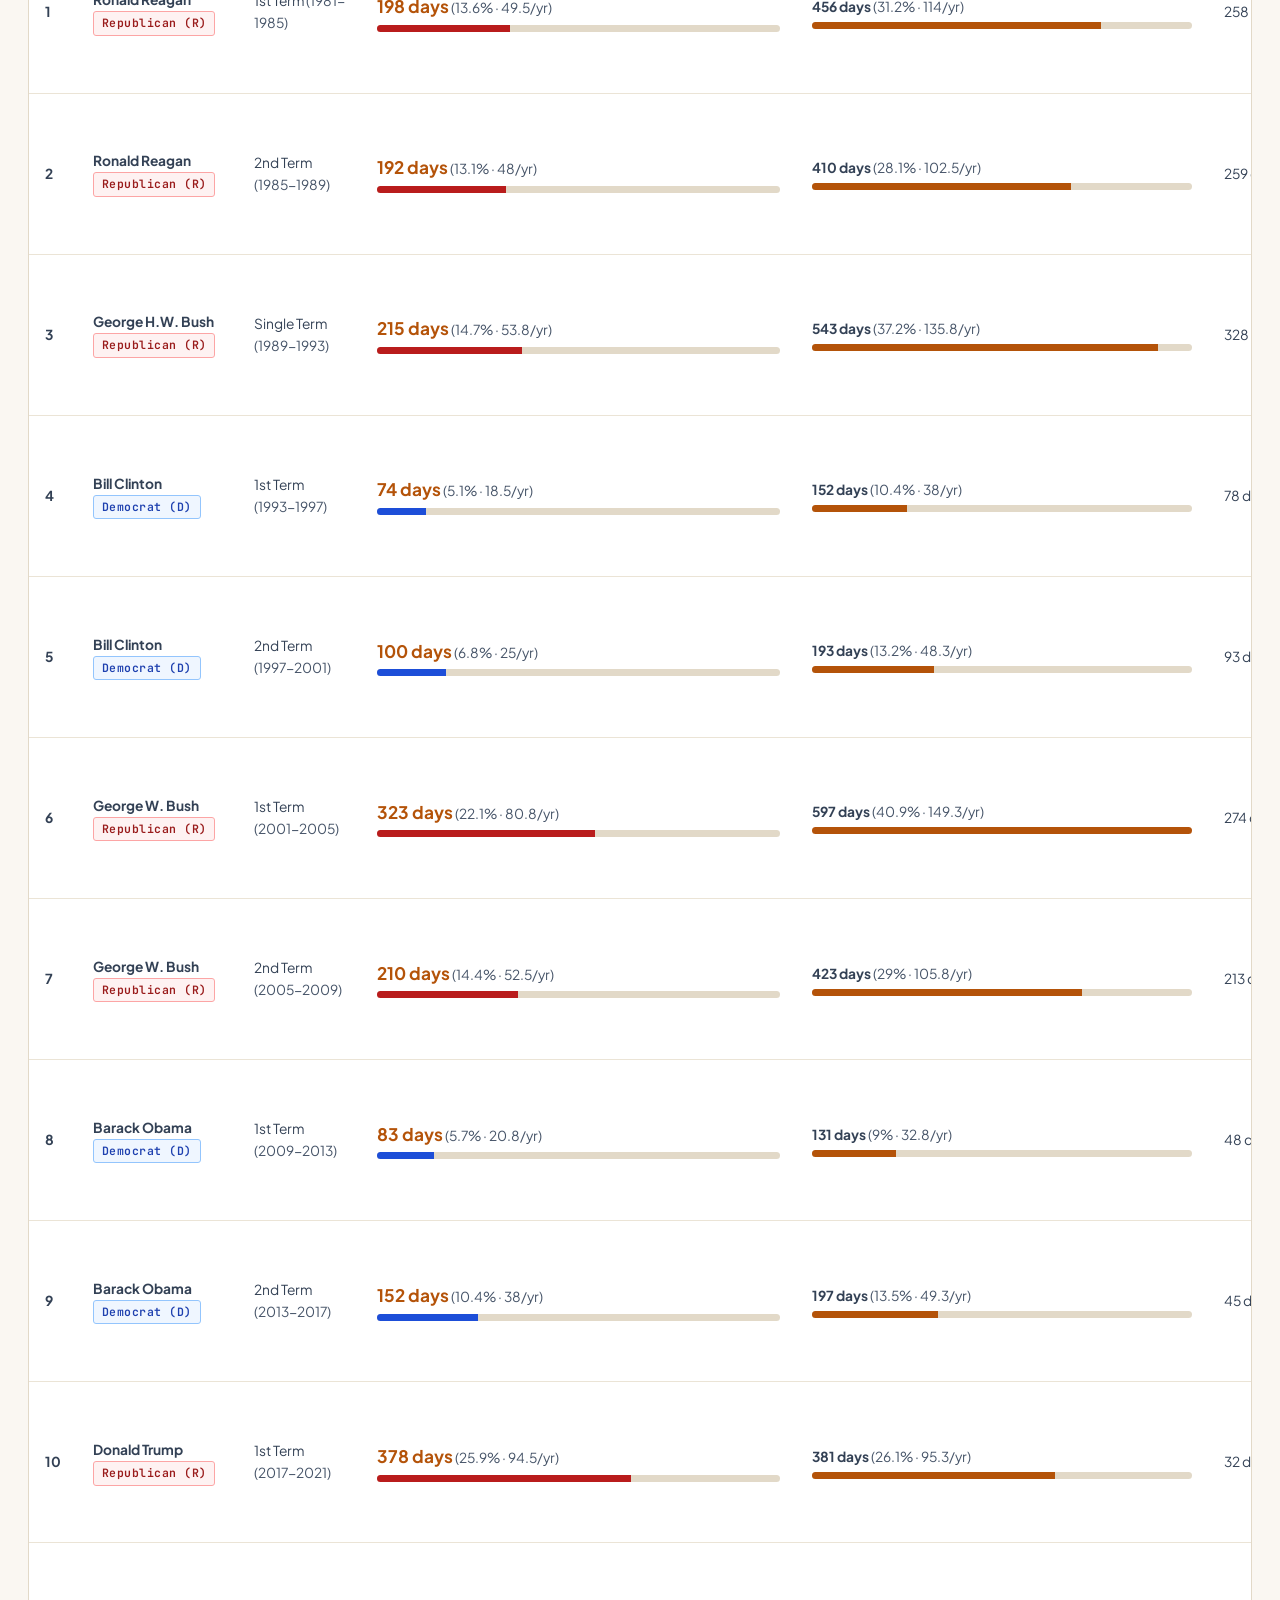
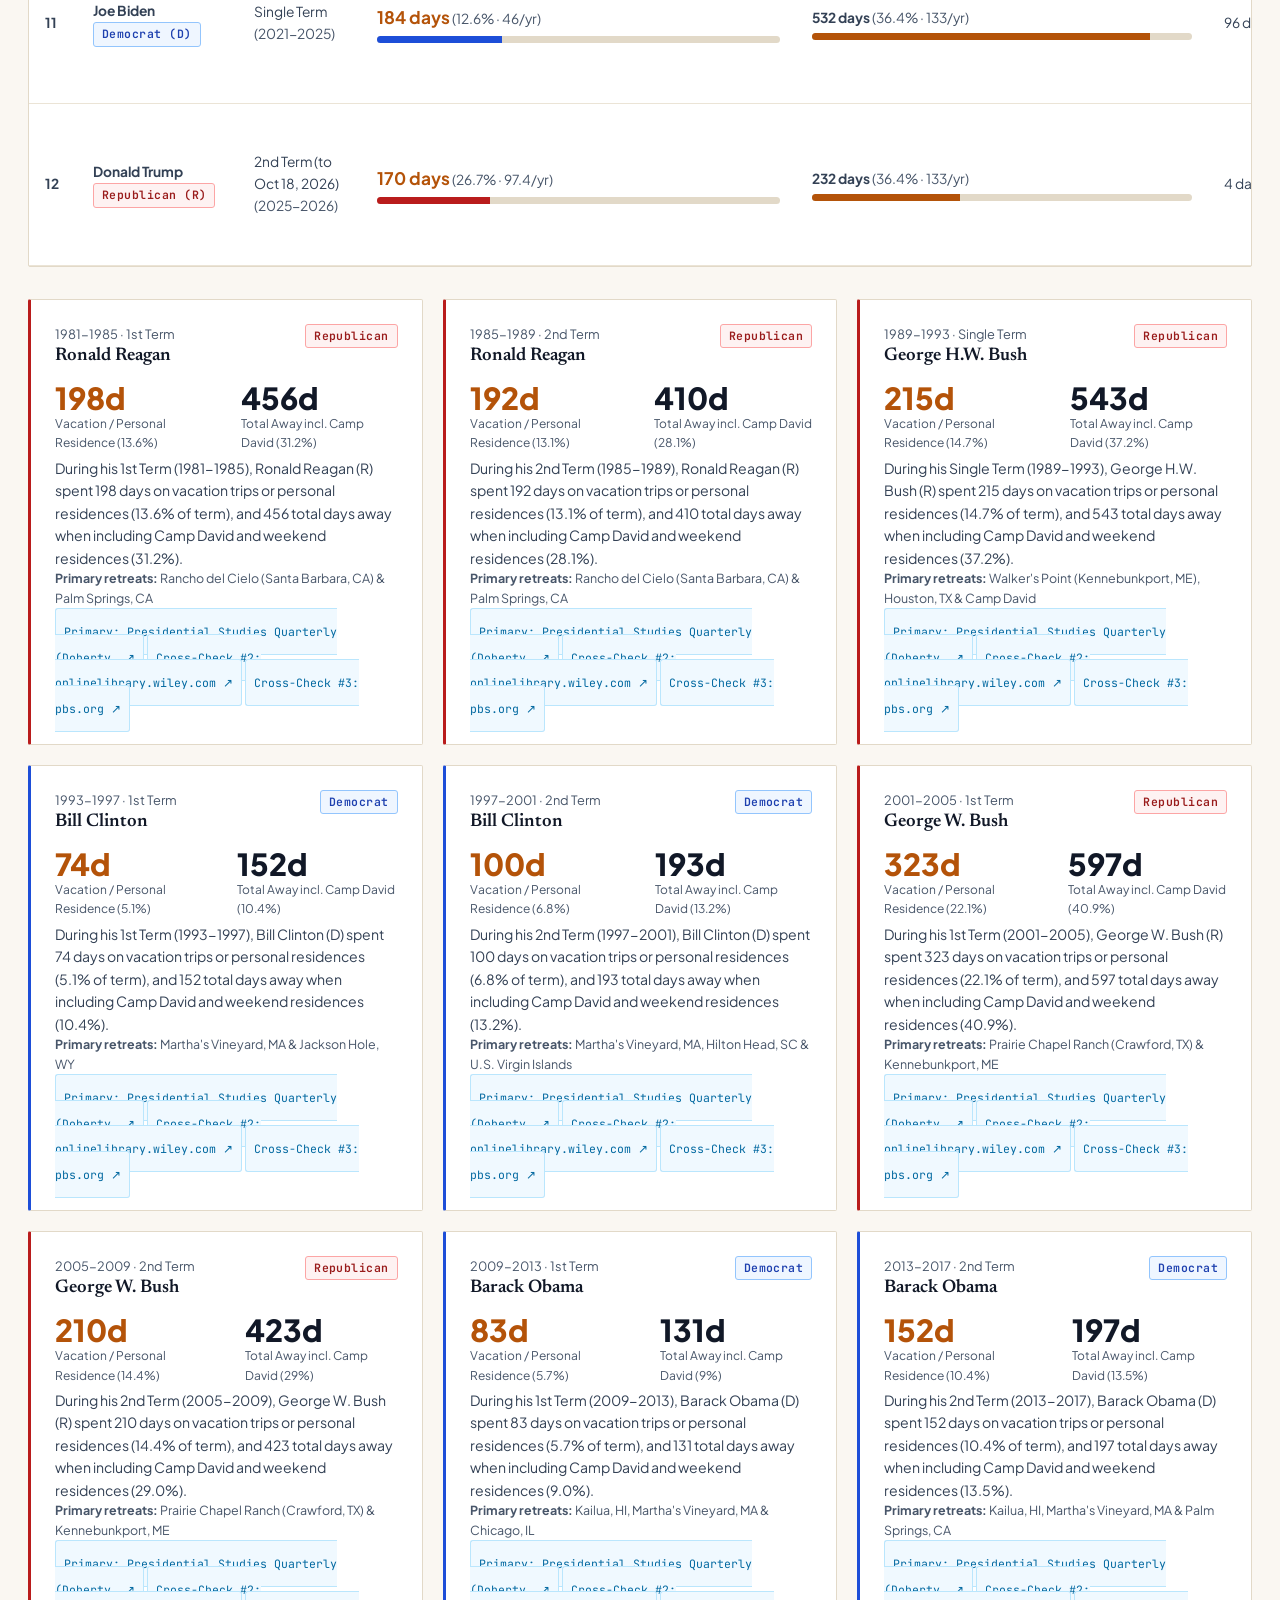
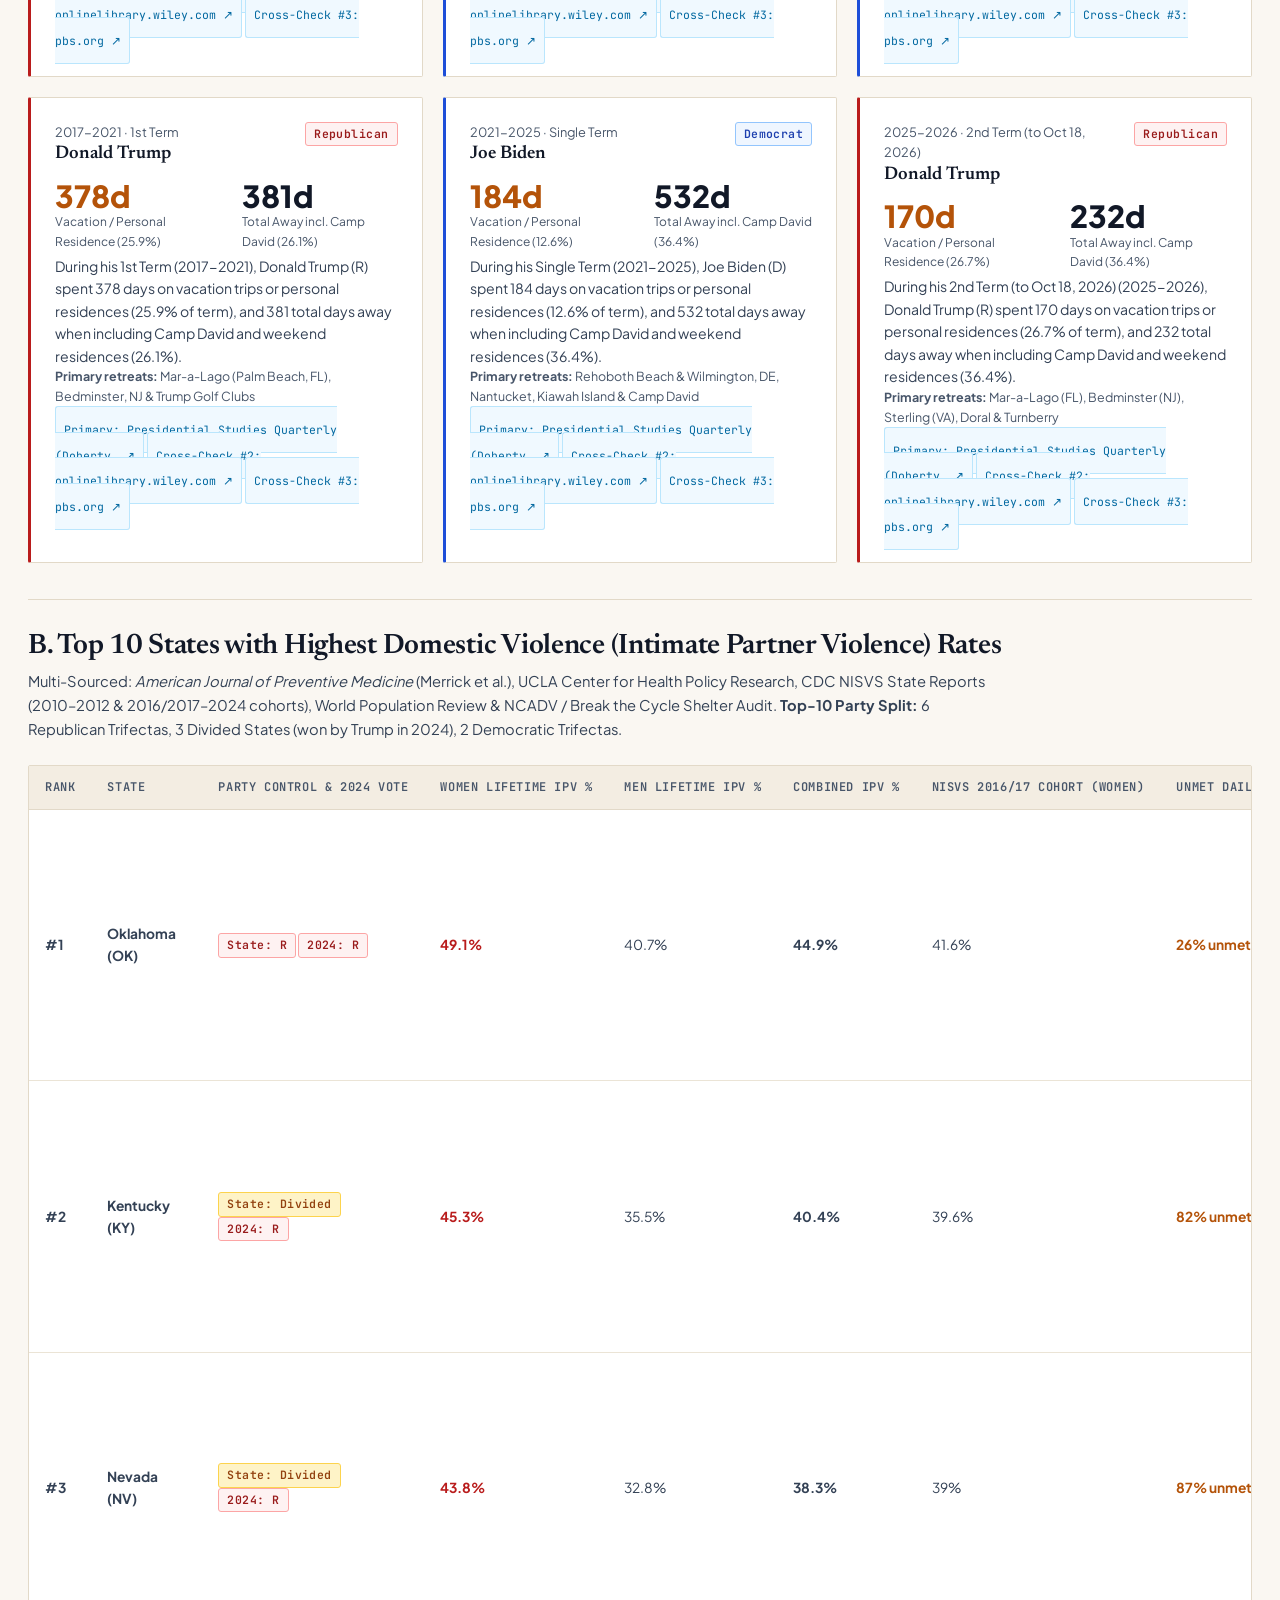
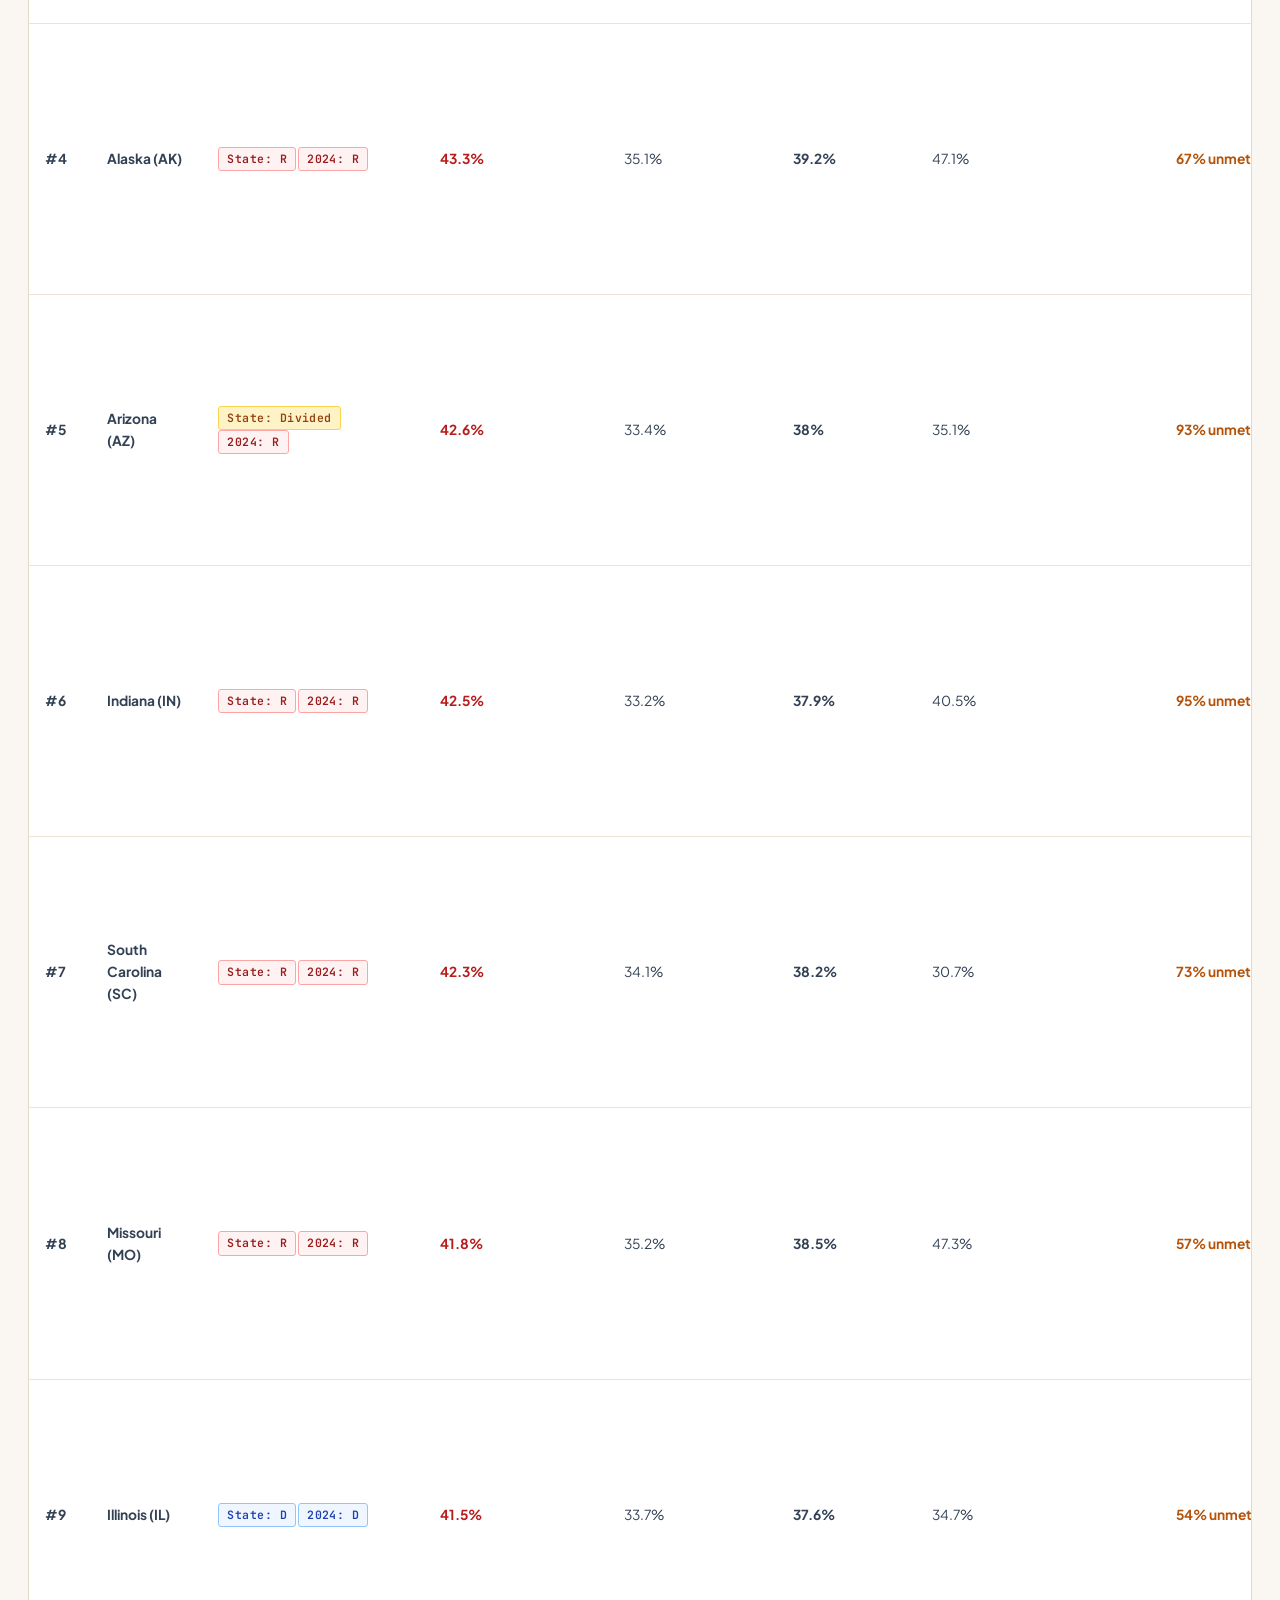
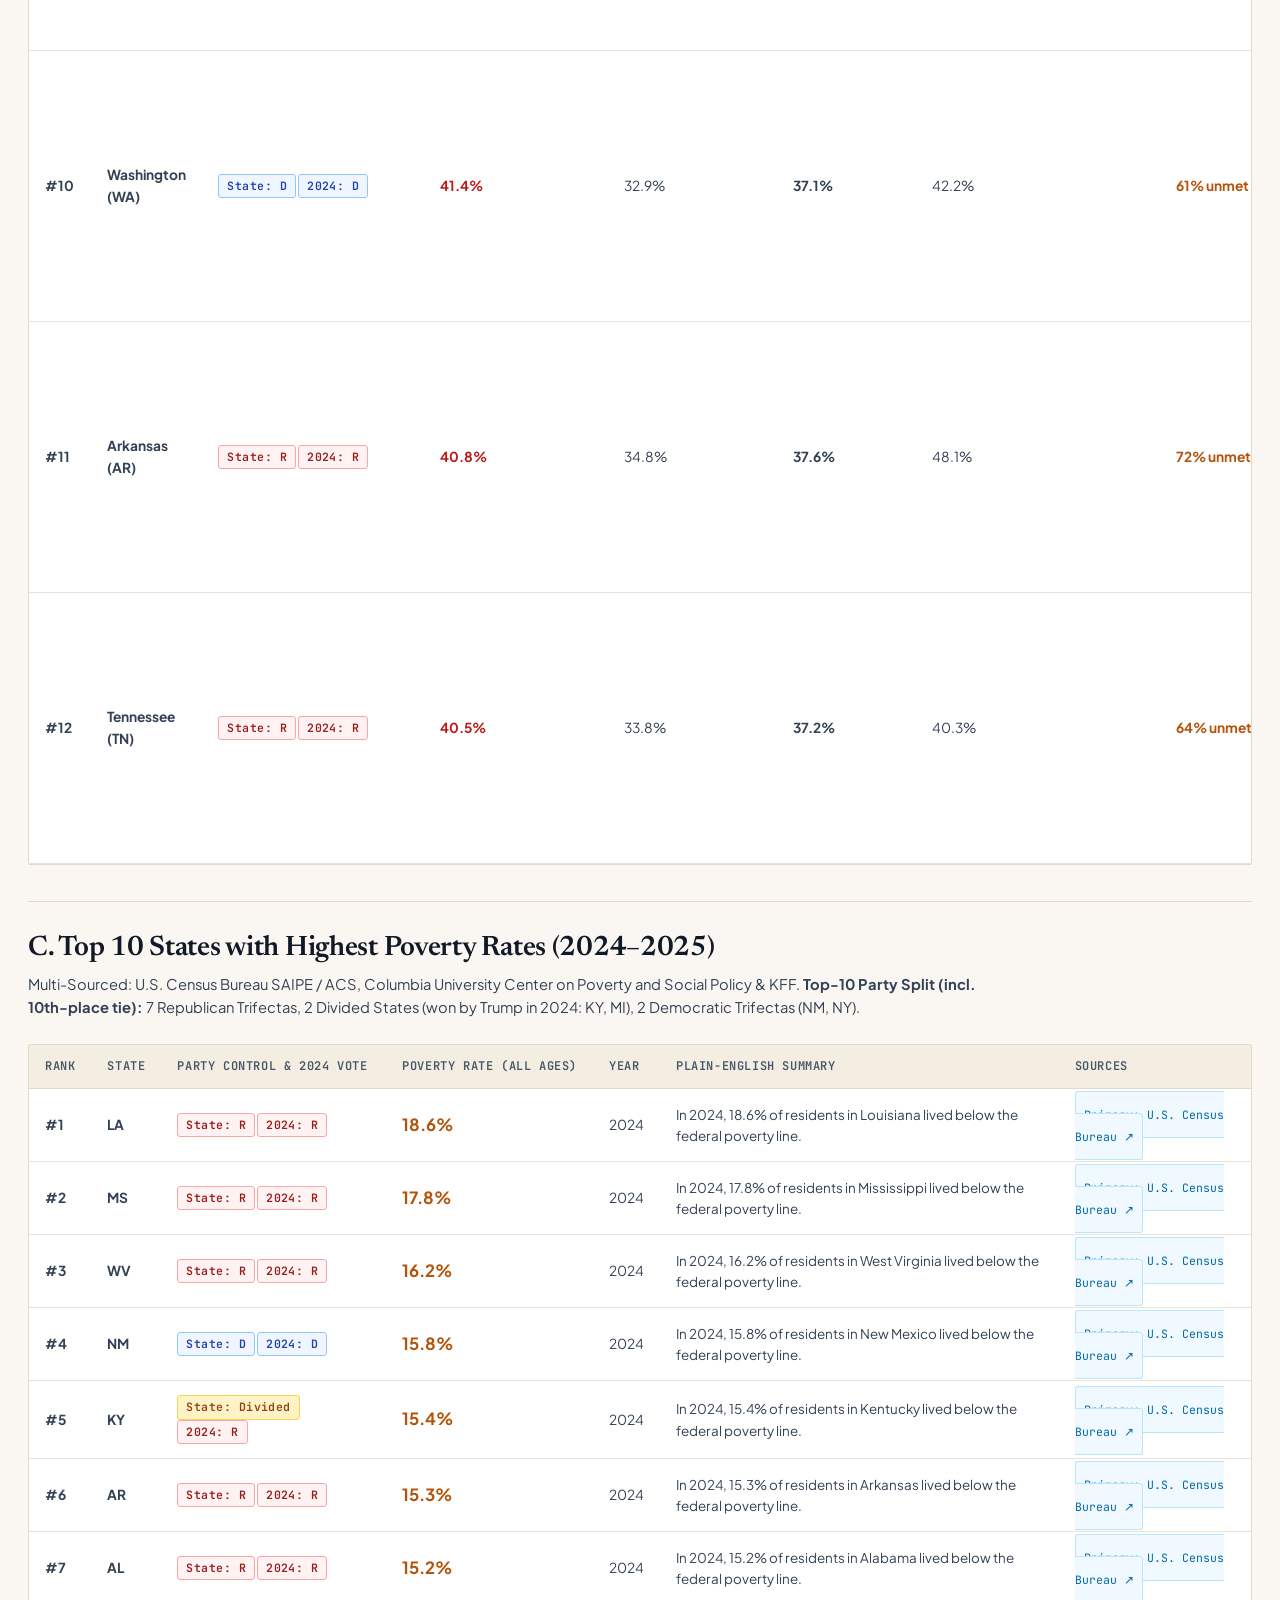
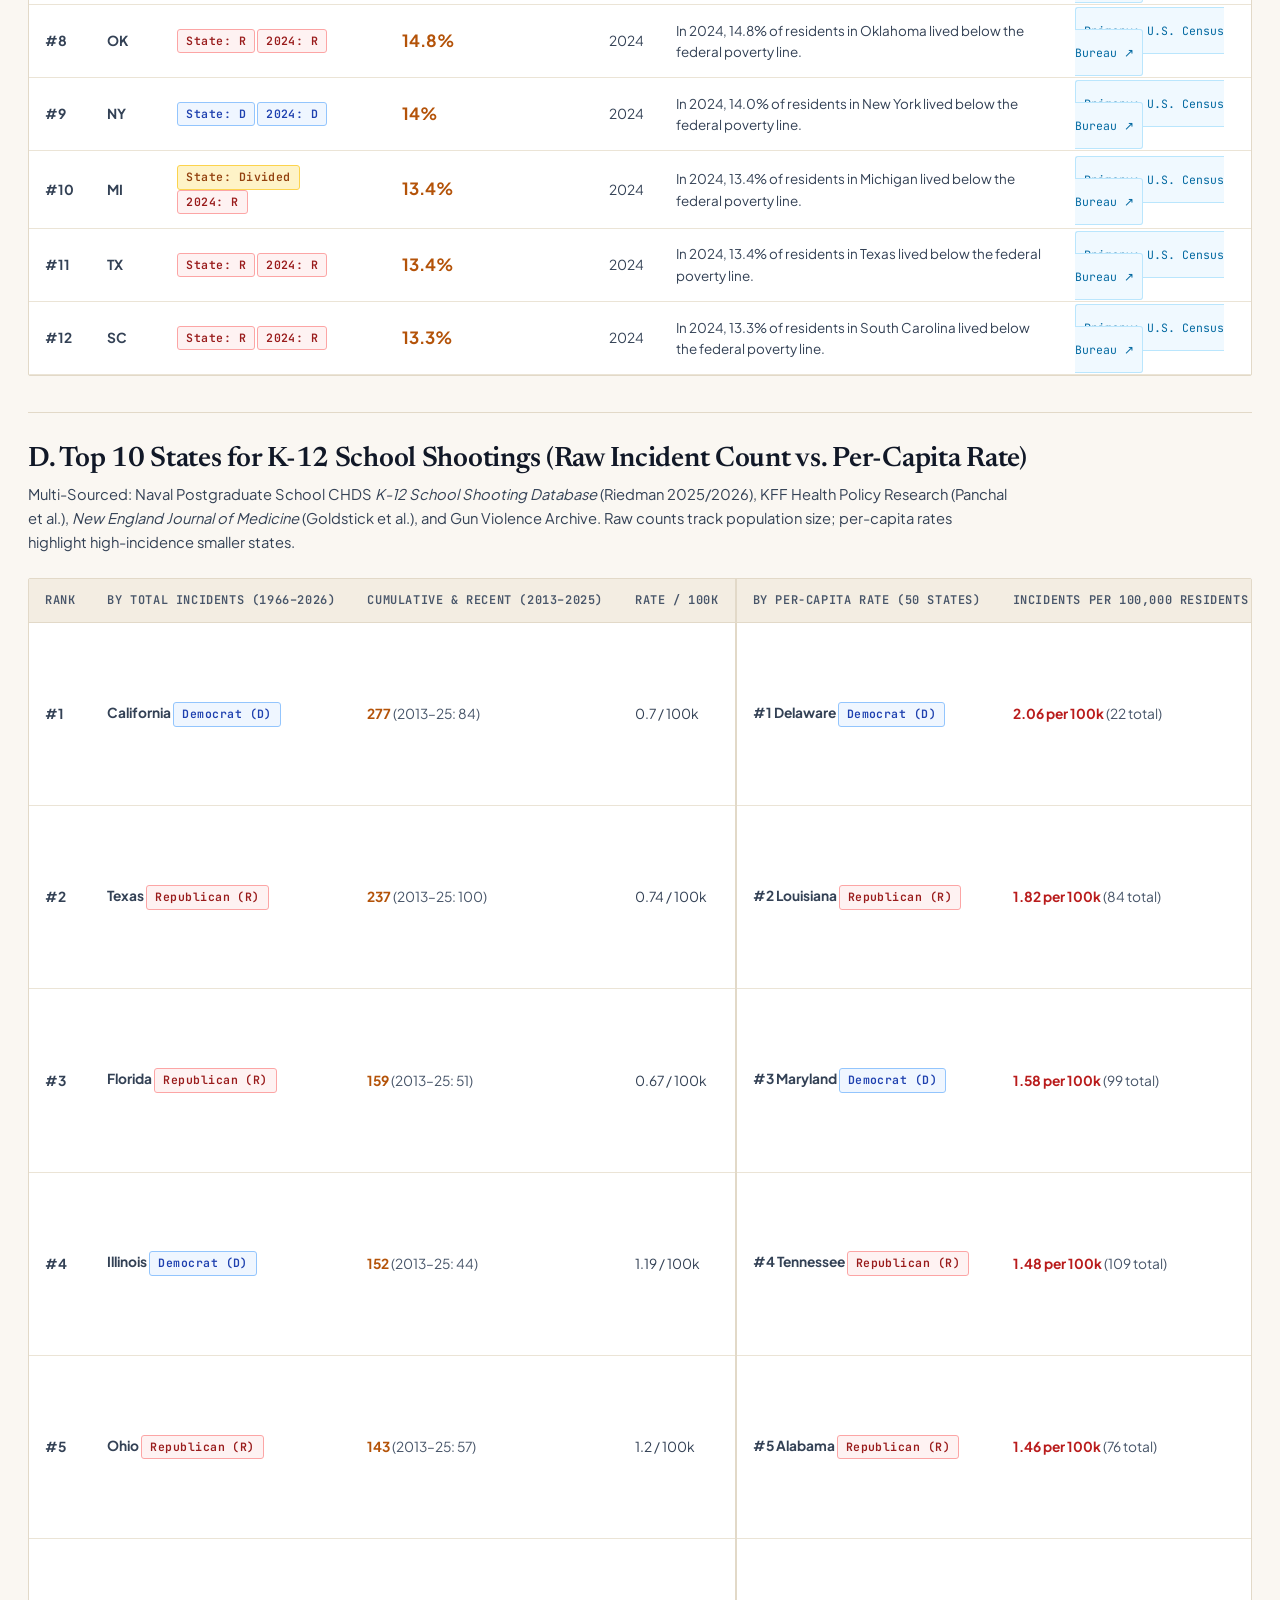
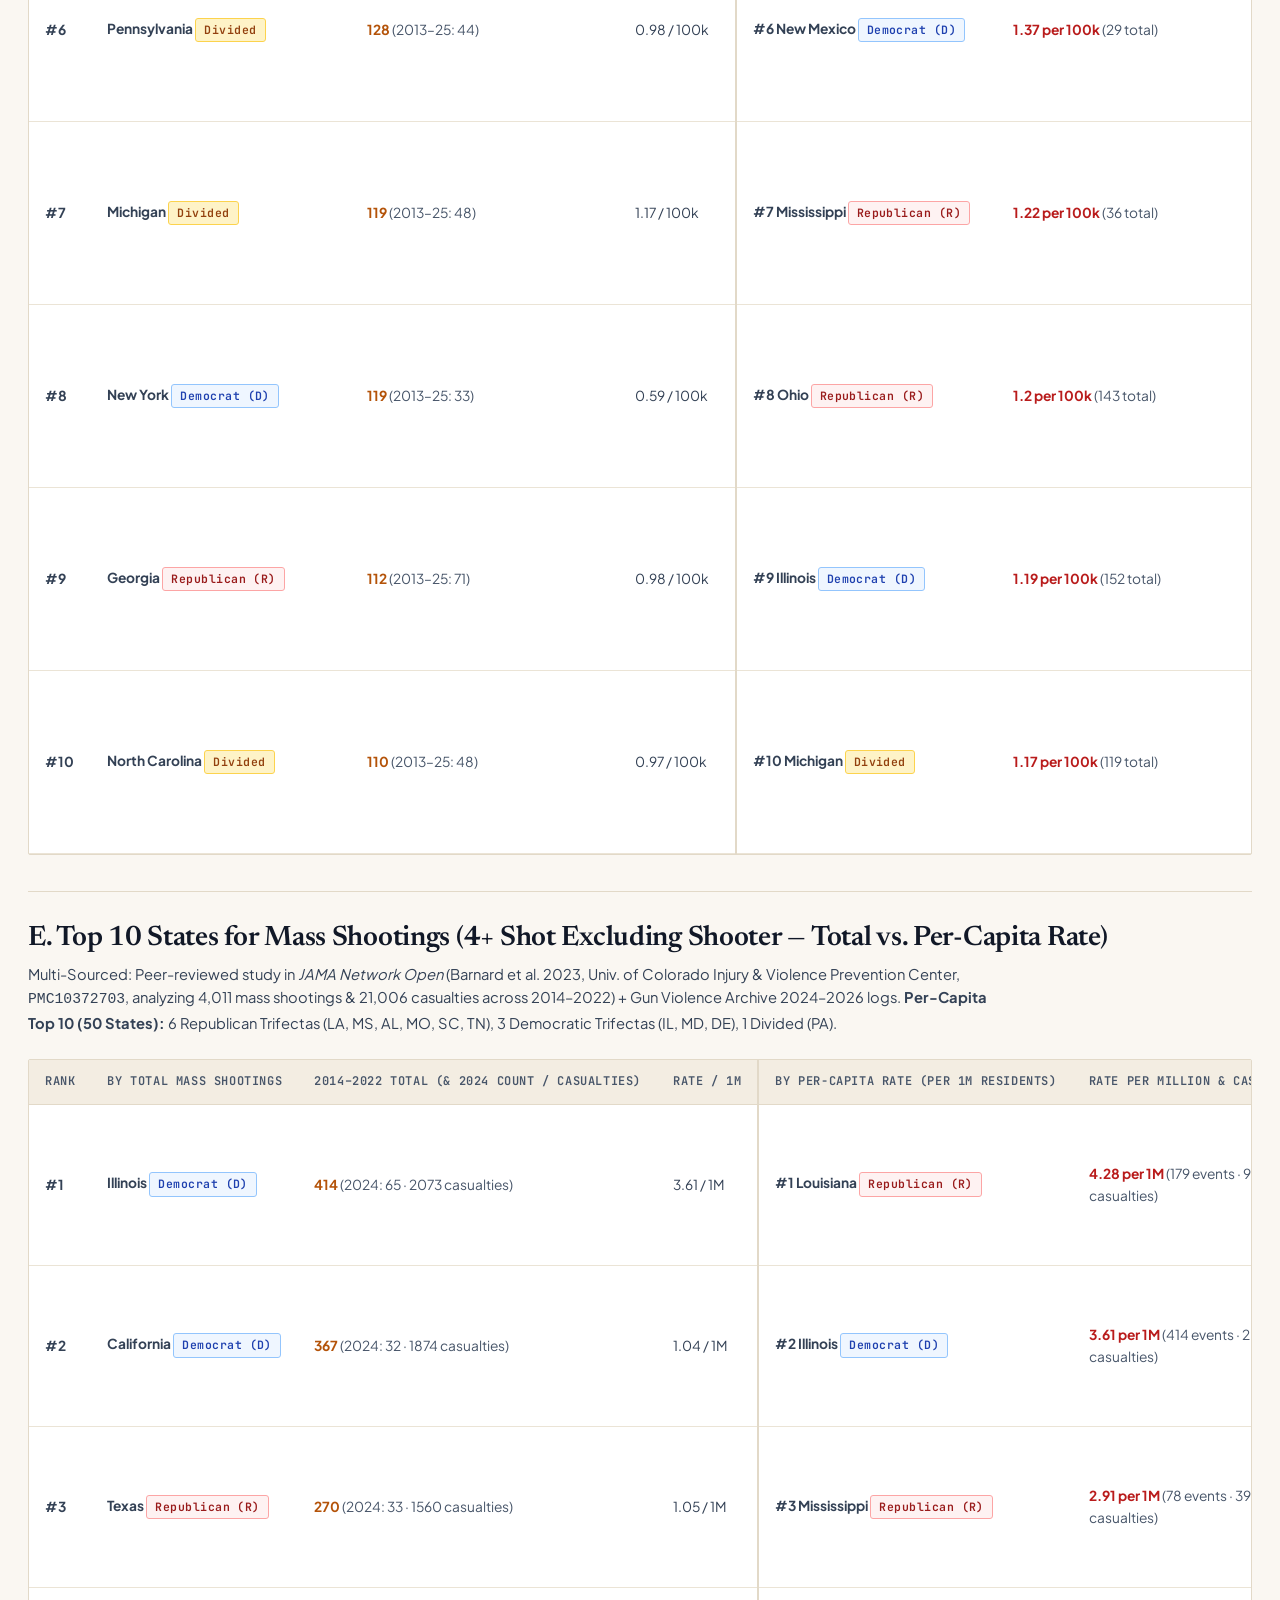
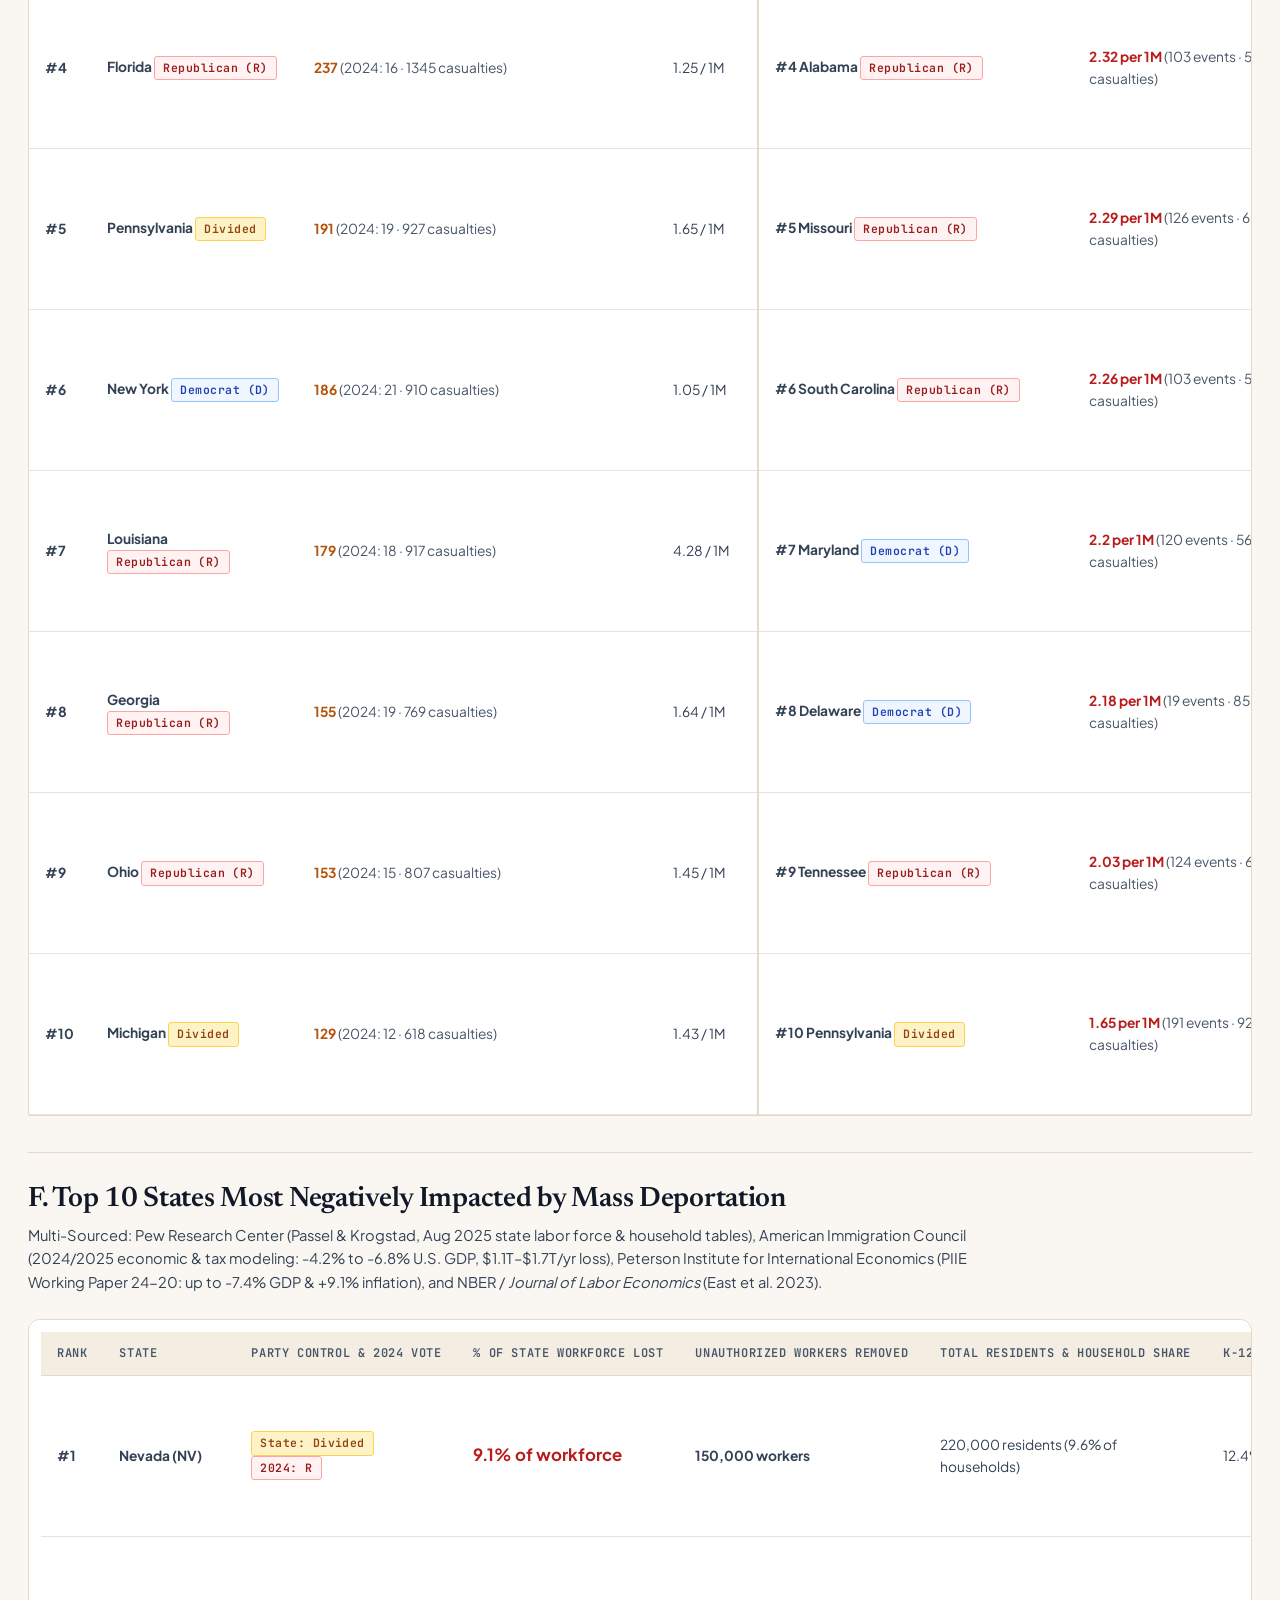
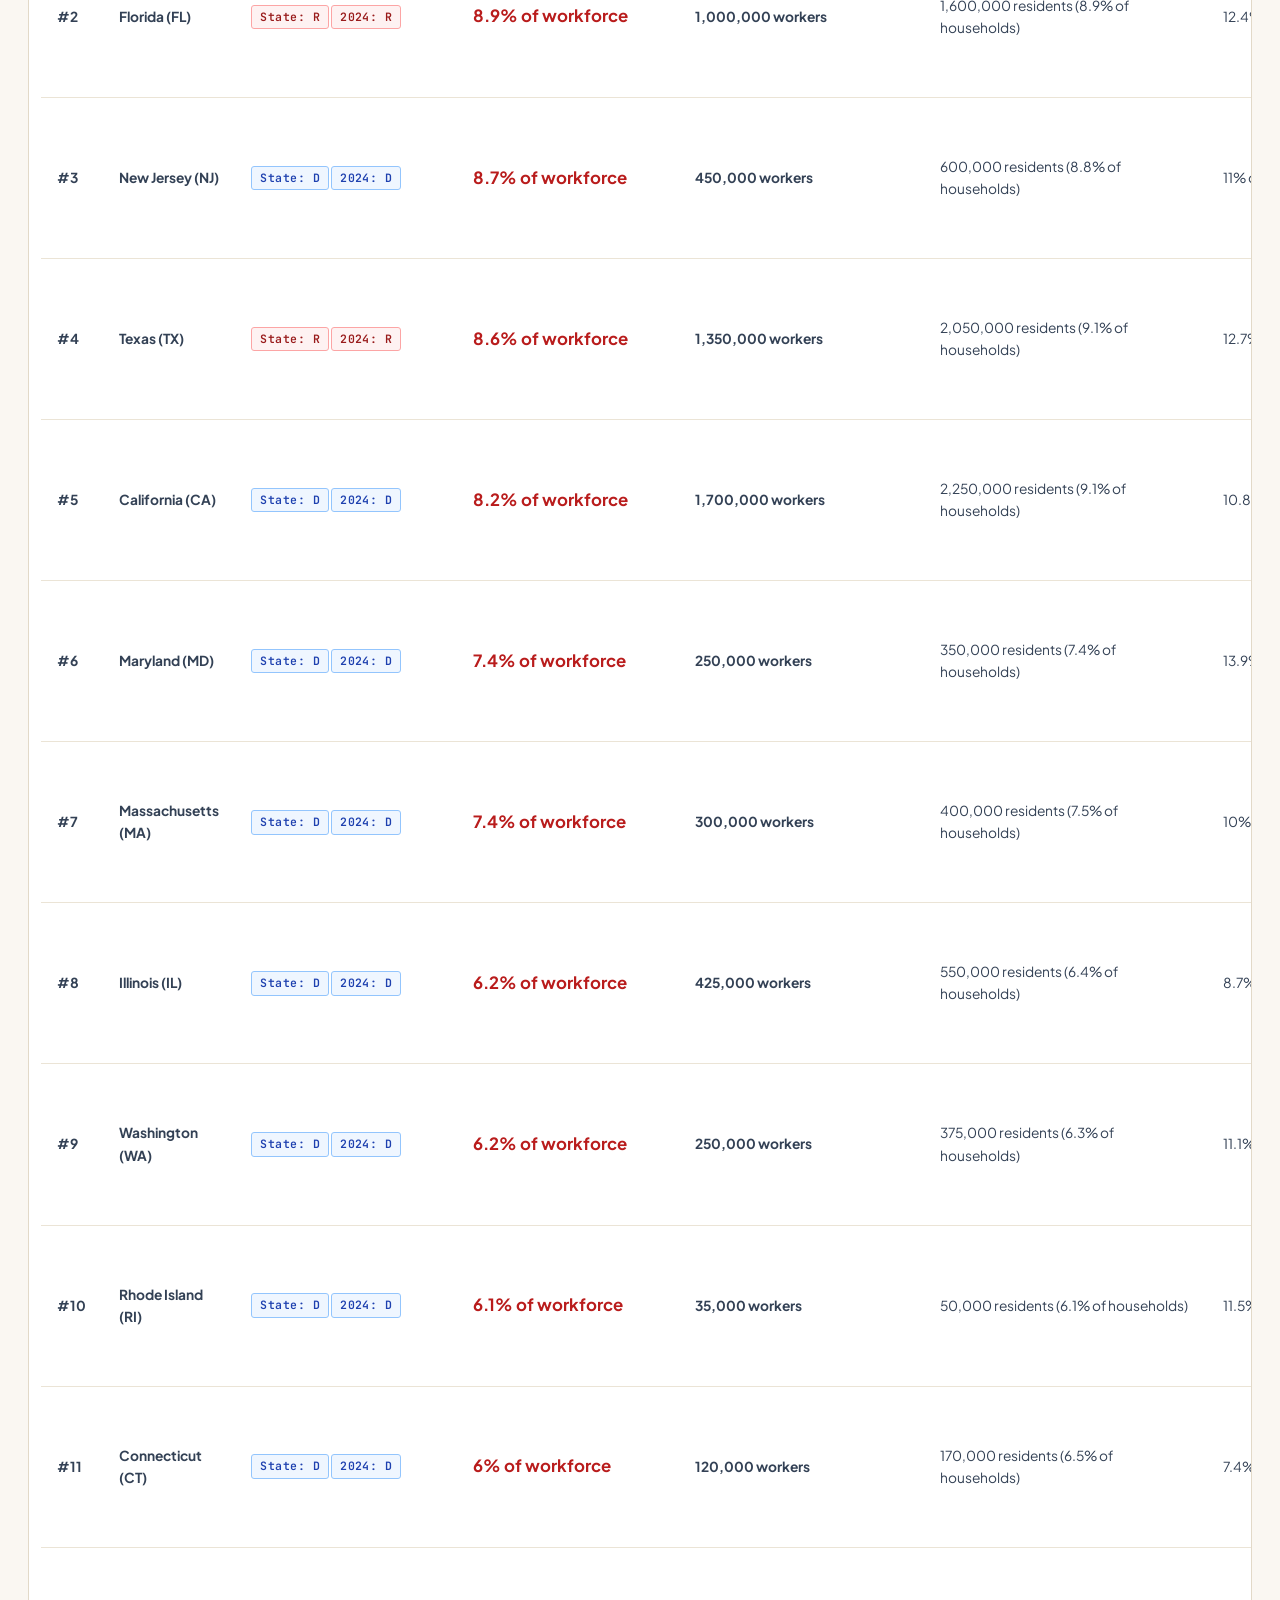
==== commit e0ce7cc2: "CSP: drop frame-ancestors from meta (ignored there; console noise)" ====
--- a/index.html
+++ b/index.html
@@ -2,7 +2,7 @@
 <html lang="en">
 <head>
   <link rel="stylesheet" href="assets/fonts/fonts.css">
-<meta http-equiv="Content-Security-Policy" content="default-src 'self'; script-src 'self' 'unsafe-inline'; style-src 'self' 'unsafe-inline'; font-src 'self'; img-src 'self' data: blob: https:; connect-src 'self'; form-action 'self'; frame-ancestors 'self'; base-uri 'self'; object-src 'none'; upgrade-insecure-requests">
+<meta http-equiv="Content-Security-Policy" content="default-src 'self'; script-src 'self' 'unsafe-inline'; style-src 'self' 'unsafe-inline'; font-src 'self'; img-src 'self' data: blob: https:; connect-src 'self'; form-action 'self'; base-uri 'self'; object-src 'none'; upgrade-insecure-requests">
 <meta name="referrer" content="strict-origin-when-cross-origin">
 
   <meta charset="UTF-8">
